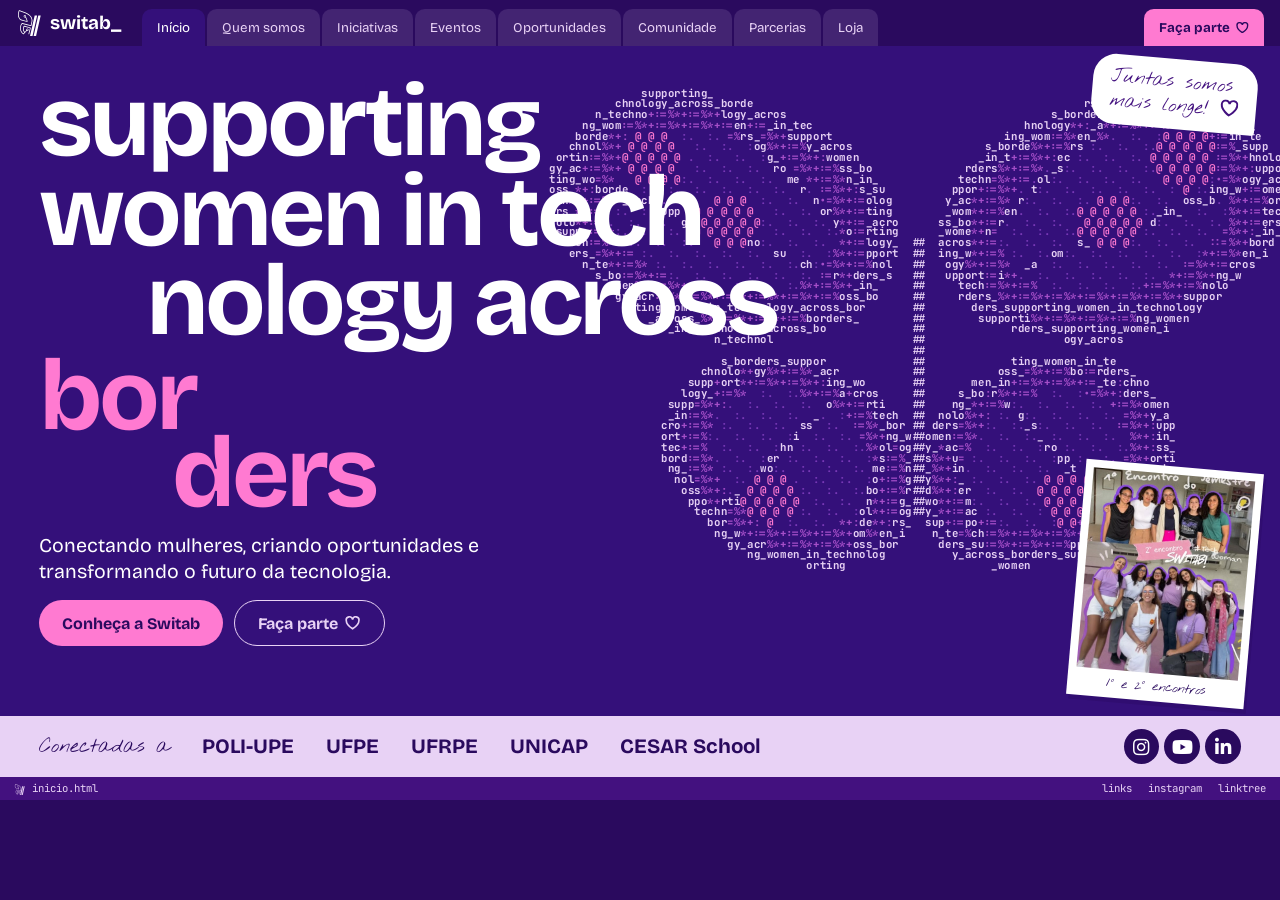
==== index.html @ 82c86a0a "Add files via upload" ====
<!doctype html><html lang="pt-BR"><head><meta charset="utf-8"><meta name="viewport" content="width=device-width,initial-scale=1"><title>SWITAB: Supporting Women in Technology Across Borders</title><meta name="description" content="Conectando mulheres, criando oportunidades e transformando o futuro da tecnologia."><link rel="stylesheet" href="style.css"></head><body><div id="app"><div id="hd" class="hd noite"><nav class="bar" aria-label="Seções do site"><a href="#inicio" class="brand" aria-label="Início"><svg class="lg " width="30" height="30" viewBox="367 392 1078 1244"><path fill="currentColor" fill-rule="evenodd" d="M633.4 1529.0L643.0 1524.0L663.1 1505.0L786.0 1374.3L796.0 1369.8L826.0 1368.9L842.0 1362.6L860.9 1343.0L868.8 1321.0L868.3 1306.0L864.0 1292.0L856.3 1278.0L846.0 1268.3L833.0 1261.2L820.0 1258.3L804.0 1258.8L790.0 1263.3L773.5 1275.0L760.3 1294.0L756.1 1313.0L760.2 1340.0L754.2 1354.0L709.0 1403.5L699.0 1408.1L689.5 1405.0L675.7 1389.0L659.7 1360.0L649.4 1326.0L646.2 1304.0L646.2 1264.0L653.4 1219.0L670.2 1176.0L678.0 1172.3L690.0 1173.7L913.0 1232.0L922.0 1235.8L927.2 1241.0L929.3 1252.0L923.5 1279.0L866.2 1506.0L868.3 1521.0L880.0 1528.8L887.0 1528.2L893.8 1524.0L902.4 1508.0L965.5 1262.0L972.0 1222.0L965.0 1210.9L947.0 1203.5L675.0 1131.8L660.0 1130.4L650.3 1134.0L643.3 1143.0L633.3 1166.0L617.4 1216.0L610.3 1262.0L610.0 1301.0L615.0 1337.0L626.8 1377.0L638.4 1399.0L664.8 1435.0L666.8 1443.0L662.5 1453.0L639.0 1477.3L631.0 1482.4L623.0 1482.3L611.0 1474.6L587.0 1450.4L564.9 1424.0L549.1 1400.0L529.7 1359.0L512.5 1299.0L507.8 1243.0L512.3 1188.0L529.8 1119.0L546.9 1081.0L569.0 1048.8L578.0 1042.5L588.0 1041.2L960.0 1138.4L982.0 1142.2L993.0 1140.3L1000.4 1134.0L1005.1 1122.0L1046.7 917.0L1049.6 879.0L1045.4 834.0L1028.9 773.0L1013.0 734.0L996.9 708.0L956.0 654.8L920.0 620.0L881.9 590.0L804.0 540.6L734.3 509.0L480.1 412.0L451.0 402.8L441.0 402.2L426.4 408.0L416.0 416.5L400.6 452.0L387.8 507.0L381.5 548.0L376.8 600.0L378.9 659.0L383.9 691.0L394.7 728.0L414.2 770.0L449.1 819.0L492.0 858.7L512.0 871.3L545.9 882.0L785.0 945.7L812.0 948.5L819.0 944.8L823.4 937.0L819.5 896.0L805.3 844.0L777.7 773.0L750.5 721.0L750.1 708.0L754.5 686.0L751.1 668.0L740.3 648.0L725.0 635.0L709.0 630.1L693.0 629.1L678.0 632.6L665.6 639.0L653.6 651.0L646.8 663.0L642.7 679.0L643.1 694.0L651.0 714.3L664.0 728.3L687.0 740.1L717.0 743.8L726.5 752.0L756.0 813.0L768.7 847.0L780.4 890.0L779.5 896.0L775.0 900.5L760.0 900.8L529.0 839.5L508.0 825.0L489.0 807.6L458.0 771.5L442.4 747.0L422.2 694.0L414.7 658.0L412.4 625.0L413.7 583.0L423.6 515.0L439.0 452.0L443.5 445.0L451.0 442.1L470.0 445.9L720.0 541.7L811.0 587.1L861.2 620.0L900.8 652.0L932.0 682.0L968.0 728.6L995.2 785.0L1009.2 833.0L1013.2 877.0L1010.8 914.0L974.6 1087.0L967.0 1097.4L956.0 1098.6L932.0 1093.3L579.0 1001.2L563.0 1004.1L548.0 1016.6L531.4 1037.0L512.2 1070.0L496.0 1106.6L483.0 1150.0L473.5 1210.0L473.1 1264.0L483.5 1334.0L493.0 1365.7L507.2 1399.0L542.0 1453.7L561.0 1476.5L591.0 1505.5L618.0 1526.1ZM1034.1 1626.0L1043.0 1623.1L1050.0 1616.7L1057.9 1590.0L1260.3 691.0L1266.4 657.0L1263.8 651.0L1257.0 647.5L1170.0 647.1L1162.0 649.2L1156.2 654.0L1112.4 834.0L938.0 1610.0L941.0 1621.0L950.0 1625.7ZM1174.4 1626.0L1208.0 1624.0L1216.0 1618.0L1220.4 1608.0L1434.3 664.0L1433.9 654.0L1425.0 647.6L1334.0 647.4L1325.3 651.0L1320.6 660.0L1106.2 1608.0L1107.9 1619.0L1117.0 1625.1ZM701.0 713.0L691.0 712.3L682.0 707.5L674.0 698.0L670.2 688.0L671.5 678.0L677.0 667.8L685.0 660.9L695.0 657.4L706.0 658.8L717.0 664.8L722.8 672.0L726.1 683.0L725.0 693.4L720.0 703.0L712.0 709.4ZM819.0 1341.2L809.0 1341.8L799.0 1338.4L791.1 1331.0L786.3 1321.0L785.8 1311.0L789.7 1300.0L796.0 1292.3L805.0 1287.9L816.8 1287.0L827.0 1290.7L834.0 1297.4L839.4 1309.0L840.1 1319.0L836.0 1330.0L829.0 1337.0Z"/></svg><span>switab_</span></a><div class="tabs"><a href="#inicio" class="tab" data-t="inicio">Início</a><a href="#quem" class="tab" data-t="quem">Quem somos</a><a href="#iniciativas" class="tab" data-t="iniciativas">Iniciativas</a><a href="#eventos" class="tab" data-t="eventos">Eventos</a><a href="#oportunidades" class="tab" data-t="oportunidades">Oportunidades</a><a href="#comunidade" class="tab" data-t="comunidade">Comunidade</a><a href="#parcerias" class="tab" data-t="parcerias">Parcerias</a><a href="#loja" class="tab" data-t="loja">Loja</a><a href="#parte" class="tab join" data-t="parte">Faça parte <svg class="hrt" viewBox="0 0 24 22" width=".95em" height=".88em"><path fill="none" stroke="currentColor" stroke-width="2.6" d="M12 20S2 14 2 7a5 5 0 0 1 10-1.6A5 5 0 0 1 22 7c0 7-10 13-10 13z"/></svg></a></div></nav></div><section class="page noite" id="inicio" data-c="noite" hidden>
<main>
<div class="hero-bf"><pre class="bf">                                                                                                                
                                                                                                                
              <b class="a0">s</b><b class="a0">u</b><b class="a0">p</b><b class="a0">p</b><b class="a0">o</b><b class="a0">r</b><b class="a0">t</b><b class="a0">i</b><b class="a0">n</b><b class="a0">g</b><b class="a0">_</b>                                                              <b class="a0">w</b><b class="a0">o</b><b class="a0">m</b><b class="a0">e</b><b class="a0">n</b><b class="a0">_</b><b class="a0">i</b><b class="a0">n</b><b class="a0">_</b><b class="a0">t</b><b class="a0">e</b>              
          <b class="a0">c</b><b class="a0">h</b><b class="a0">n</b><b class="a0">o</b><b class="a0">l</b><b class="a0">o</b><b class="a0">g</b><b class="a0">y</b><b class="a0">_</b><b class="a0">a</b><b class="a0">c</b><b class="a0">r</b><b class="a0">o</b><b class="a0">s</b><b class="a0">s</b><b class="a0">_</b><b class="a0">b</b><b class="a0">o</b><b class="a0">r</b><b class="a0">d</b><b class="a0">e</b>                                                  <b class="a0">r</b><b class="a0">s</b><b class="a0">_</b><b class="a0">s</b><b class="a0">u</b><b class="a0">p</b><b class="a0">p</b><b class="a0">o</b><b class="a0">r</b><b class="a0">t</b><b class="a0">i</b><b class="a0">n</b><b class="a0">g</b><b class="a0">_</b><b class="a0">w</b><b class="a0">o</b><b class="a0">m</b><b class="a0">e</b><b class="a0">n</b><b class="a0">_</b><b class="a0">i</b>          
       <b class="a0">n</b><b class="a0">_</b><b class="a0">t</b><b class="a0">e</b><b class="a0">c</b><b class="a0">h</b><b class="a0">n</b><b class="a0">o</b><b class="a1">+</b><b class="a1">:</b><b class="a1">=</b><b class="a1">%</b><b class="a1">*</b><b class="a1">+</b><b class="a1">:</b><b class="a1">=</b><b class="a1">%</b><b class="a1">*</b><b class="a1">+</b><b class="a0">l</b><b class="a0">o</b><b class="a0">g</b><b class="a0">y</b><b class="a0">_</b><b class="a0">a</b><b class="a0">c</b><b class="a0">r</b><b class="a0">o</b><b class="a0">s</b>                                        <b class="a0">s</b><b class="a0">_</b><b class="a0">b</b><b class="a0">o</b><b class="a0">r</b><b class="a0">d</b><b class="a0">e</b><b class="a0">r</b><b class="a0">s</b><b class="a0">_</b><b class="a1">:</b><b class="a1">=</b><b class="a1">%</b><b class="a1">*</b><b class="a1">+</b><b class="a1">:</b><b class="a1">=</b><b class="a1">%</b><b class="a1">*</b><b class="a1">+</b><b class="a1">:</b><b class="a0">s</b><b class="a0">u</b><b class="a0">p</b><b class="a0">p</b><b class="a0">o</b><b class="a0">r</b><b class="a0">t</b><b class="a0">i</b>       
     <b class="a0">n</b><b class="a0">g</b><b class="a0">_</b><b class="a0">w</b><b class="a0">o</b><b class="a0">m</b><b class="a1">:</b><b class="a1">=</b><b class="a1">%</b><b class="a1">*</b><b class="a1">+</b><b class="a1">:</b><b class="a1">=</b><b class="a1">%</b><b class="a1">*</b><b class="a1">+</b><b class="a1">:</b><b class="a1">=</b><b class="a1">%</b><b class="a1">*</b><b class="a1">+</b><b class="a1">:</b><b class="a1">=</b><b class="a0">e</b><b class="a0">n</b><b class="a1">+</b><b class="a1">:</b><b class="a1">=</b><b class="a0">_</b><b class="a0">i</b><b class="a0">n</b><b class="a0">_</b><b class="a0">t</b><b class="a0">e</b><b class="a0">c</b>                                <b class="a0">h</b><b class="a0">n</b><b class="a0">o</b><b class="a0">l</b><b class="a0">o</b><b class="a0">g</b><b class="a0">y</b><b class="a1">*</b><b class="a1">+</b><b class="a1">:</b><b class="a0">_</b><b class="a0">a</b><b class="a1">*</b><b class="a1">+</b><b class="a1">:</b><b class="a1">=</b><b class="a1">%</b><b class="a1">*</b><b class="a1">+</b><b class="a1">:</b><b class="a1">=</b><b class="a1">%</b><b class="a1">*</b><b class="a1">+</b><b class="a1">:</b><b class="a1">=</b><b class="a1">%</b><b class="a1">*</b><b class="a1">+</b><b class="a0">c</b><b class="a0">r</b><b class="a0">o</b><b class="a0">s</b><b class="a0">s</b><b class="a0">_</b>     
    <b class="a0">b</b><b class="a0">o</b><b class="a0">r</b><b class="a0">d</b><b class="a0">e</b><b class="a1">*</b><b class="a1">+</b><b class="a1">:</b> <b class="a3">@</b> <b class="a3">@</b> <b class="a3">@</b> <b class="a2"> </b><b class="a2">:</b><b class="a2">.</b><b class="a2"> </b><b class="a2"> </b><b class="a2">:</b><b class="a2">.</b><b class="a2"> </b><b class="a1">=</b><b class="a1">%</b><b class="a0">r</b><b class="a0">s</b><b class="a0">_</b><b class="a1">=</b><b class="a1">%</b><b class="a1">*</b><b class="a1">+</b><b class="a0">s</b><b class="a0">u</b><b class="a0">p</b><b class="a0">p</b><b class="a0">o</b><b class="a0">r</b><b class="a0">t</b>                          <b class="a0">i</b><b class="a0">n</b><b class="a0">g</b><b class="a0">_</b><b class="a0">w</b><b class="a0">o</b><b class="a0">m</b><b class="a1">:</b><b class="a1">=</b><b class="a1">%</b><b class="a1">*</b><b class="a0">e</b><b class="a0">n</b><b class="a0">_</b><b class="a1">%</b><b class="a1">*</b><b class="a2">.</b><b class="a2"> </b><b class="a2"> </b><b class="a2">:</b><b class="a2">.</b><b class="a2"> </b><b class="a2"> </b><b class="a2">:</b><b class="a3">@</b> <b class="a3">@</b> <b class="a3">@</b> <b class="a3">@</b><b class="a1">+</b><b class="a1">:</b><b class="a1">=</b><b class="a0">i</b><b class="a0">n</b><b class="a0">_</b><b class="a0">t</b><b class="a0">e</b>    
   <b class="a0">c</b><b class="a0">h</b><b class="a0">n</b><b class="a0">o</b><b class="a0">l</b><b class="a1">%</b><b class="a1">*</b><b class="a1">+</b> <b class="a3">@</b> <b class="a3">@</b> <b class="a3">@</b> <b class="a3">@</b> <b class="a2"> </b><b class="a2"> </b><b class="a2">:</b><b class="a2">.</b><b class="a2"> </b><b class="a2"> </b><b class="a2">:</b><b class="a2">.</b><b class="a2"> </b><b class="a2"> </b><b class="a2">:</b><b class="a0">o</b><b class="a0">g</b><b class="a1">%</b><b class="a1">*</b><b class="a1">+</b><b class="a1">:</b><b class="a1">=</b><b class="a1">%</b><b class="a0">y</b><b class="a0">_</b><b class="a0">a</b><b class="a0">c</b><b class="a0">r</b><b class="a0">o</b><b class="a0">s</b>                    <b class="a0">s</b><b class="a0">_</b><b class="a0">b</b><b class="a0">o</b><b class="a0">r</b><b class="a0">d</b><b class="a0">e</b><b class="a1">%</b><b class="a1">*</b><b class="a1">+</b><b class="a1">:</b><b class="a1">=</b><b class="a1">%</b><b class="a0">r</b><b class="a0">s</b><b class="a2"> </b><b class="a2">:</b><b class="a2">.</b><b class="a2"> </b><b class="a2"> </b><b class="a2">:</b><b class="a2">.</b><b class="a2"> </b><b class="a2"> </b><b class="a2">:</b><b class="a2">.</b><b class="a3">@</b> <b class="a3">@</b> <b class="a3">@</b> <b class="a3">@</b> <b class="a3">@</b><b class="a1">:</b><b class="a1">=</b><b class="a1">%</b><b class="a0">_</b><b class="a0">s</b><b class="a0">u</b><b class="a0">p</b><b class="a0">p</b>   
 <b class="a0">o</b><b class="a0">r</b><b class="a0">t</b><b class="a0">i</b><b class="a0">n</b><b class="a1">:</b><b class="a1">=</b><b class="a1">%</b><b class="a1">*</b><b class="a1">+</b><b class="a3">@</b> <b class="a3">@</b> <b class="a3">@</b> <b class="a3">@</b> <b class="a3">@</b> <b class="a2">.</b><b class="a2"> </b><b class="a2"> </b><b class="a2">:</b><b class="a2">.</b><b class="a2"> </b><b class="a2"> </b><b class="a2">:</b><b class="a2">.</b><b class="a2"> </b><b class="a2"> </b><b class="a2">:</b><b class="a0">g</b><b class="a0">_</b><b class="a1">+</b><b class="a1">:</b><b class="a1">=</b><b class="a1">%</b><b class="a1">*</b><b class="a1">+</b><b class="a1">:</b><b class="a0">w</b><b class="a0">o</b><b class="a0">m</b><b class="a0">e</b><b class="a0">n</b>                  <b class="a0">_</b><b class="a0">i</b><b class="a0">n</b><b class="a0">_</b><b class="a0">t</b><b class="a1">+</b><b class="a1">:</b><b class="a1">=</b><b class="a1">%</b><b class="a1">*</b><b class="a1">+</b><b class="a1">:</b><b class="a0">e</b><b class="a0">c</b><b class="a2"> </b><b class="a2">:</b><b class="a2">.</b><b class="a2"> </b><b class="a2"> </b><b class="a2">:</b><b class="a2">.</b><b class="a2"> </b><b class="a2"> </b><b class="a2">:</b><b class="a2">.</b><b class="a2"> </b><b class="a3">@</b> <b class="a3">@</b> <b class="a3">@</b> <b class="a3">@</b> <b class="a3">@</b> <b class="a1">:</b><b class="a1">=</b><b class="a1">%</b><b class="a1">*</b><b class="a1">+</b><b class="a0">h</b><b class="a0">n</b><b class="a0">o</b><b class="a0">l</b><b class="a0">o</b> 
<b class="a0">g</b><b class="a0">y</b><b class="a0">_</b><b class="a0">a</b><b class="a0">c</b><b class="a1">+</b><b class="a1">:</b><b class="a1">=</b><b class="a1">%</b><b class="a1">*</b><b class="a1">+</b> <b class="a3">@</b> <b class="a3">@</b> <b class="a3">@</b> <b class="a3">@</b> <b class="a2"> </b><b class="a2"> </b><b class="a2">:</b><b class="a2">.</b><b class="a2"> </b><b class="a2"> </b><b class="a2">:</b><b class="a2">.</b><b class="a2"> </b><b class="a2"> </b><b class="a2">:</b><b class="a2">.</b><b class="a2"> </b><b class="a2"> </b><b class="a0">r</b><b class="a0">o</b><b class="a2"> </b><b class="a1">=</b><b class="a1">%</b><b class="a1">*</b><b class="a1">+</b><b class="a1">:</b><b class="a1">=</b><b class="a1">%</b><b class="a0">s</b><b class="a0">s</b><b class="a0">_</b><b class="a0">b</b><b class="a0">o</b>              <b class="a0">r</b><b class="a0">d</b><b class="a0">e</b><b class="a0">r</b><b class="a0">s</b><b class="a1">%</b><b class="a1">*</b><b class="a1">+</b><b class="a1">:</b><b class="a1">=</b><b class="a1">%</b><b class="a1">*</b><b class="a2">.</b><b class="a0">_</b><b class="a0">s</b><b class="a2">:</b><b class="a2">.</b><b class="a2"> </b><b class="a2"> </b><b class="a2">:</b><b class="a2">.</b><b class="a2"> </b><b class="a2"> </b><b class="a2">:</b><b class="a2">.</b><b class="a2"> </b><b class="a2"> </b><b class="a2">:</b><b class="a2">.</b><b class="a3">@</b> <b class="a3">@</b> <b class="a3">@</b> <b class="a3">@</b> <b class="a3">@</b><b class="a1">:</b><b class="a1">=</b><b class="a1">%</b><b class="a1">*</b><b class="a1">+</b><b class="a1">:</b><b class="a0">u</b><b class="a0">p</b><b class="a0">p</b><b class="a0">o</b><b class="a0">r</b>
<b class="a0">t</b><b class="a0">i</b><b class="a0">n</b><b class="a0">g</b><b class="a0">_</b><b class="a0">w</b><b class="a0">o</b><b class="a1">=</b><b class="a1">%</b><b class="a1">*</b><b class="a2"> </b><b class="a2"> </b> <b class="a3">@</b> <b class="a3">@</b> <b class="a3">@</b> <b class="a3">@</b><b class="a2">:</b><b class="a2">.</b><b class="a2"> </b><b class="a2"> </b><b class="a2">:</b><b class="a2">.</b><b class="a2"> </b><b class="a2"> </b><b class="a2">:</b><b class="a2">.</b><b class="a2"> </b><b class="a2"> </b><b class="a2">:</b><b class="a2">.</b><b class="a2"> </b><b class="a2"> </b><b class="a0">m</b><b class="a0">e</b><b class="a2"> </b><b class="a1">*</b><b class="a1">+</b><b class="a1">:</b><b class="a1">=</b><b class="a1">%</b><b class="a1">*</b><b class="a0">n</b><b class="a0">_</b><b class="a0">i</b><b class="a0">n</b><b class="a0">_</b>            <b class="a0">t</b><b class="a0">e</b><b class="a0">c</b><b class="a0">h</b><b class="a0">n</b><b class="a1">=</b><b class="a1">%</b><b class="a1">*</b><b class="a1">+</b><b class="a1">:</b><b class="a1">=</b><b class="a2">.</b><b class="a0">o</b><b class="a0">l</b><b class="a2">:</b><b class="a2">.</b><b class="a2"> </b><b class="a2"> </b><b class="a2">:</b><b class="a2">.</b><b class="a2"> </b><b class="a2"> </b><b class="a2">:</b><b class="a2">.</b><b class="a2"> </b><b class="a2"> </b><b class="a2">:</b><b class="a2">.</b><b class="a2"> </b><b class="a2"> </b> <b class="a3">@</b> <b class="a3">@</b> <b class="a3">@</b> <b class="a3">@</b><b class="a2">:</b><b class="a2">.</b><b class="a1">=</b><b class="a1">%</b><b class="a1">*</b><b class="a0">o</b><b class="a0">g</b><b class="a0">y</b><b class="a0">_</b><b class="a0">a</b><b class="a0">c</b><b class="a0">r</b>
<b class="a0">o</b><b class="a0">s</b><b class="a0">s</b><b class="a0">_</b><b class="a1">*</b><b class="a1">+</b><b class="a1">:</b><b class="a0">b</b><b class="a0">o</b><b class="a0">r</b><b class="a0">d</b><b class="a0">e</b><b class="a2"> </b><b class="a2"> </b><b class="a2">:</b> <b class="a3">@</b><b class="a2"> </b><b class="a2">:</b><b class="a2">.</b><b class="a2"> </b><b class="a2"> </b><b class="a2">:</b><b class="a2">.</b><b class="a2"> </b><b class="a2"> </b><b class="a2">:</b><b class="a2">.</b><b class="a2"> </b><b class="a2"> </b><b class="a2">:</b><b class="a2">.</b><b class="a2"> </b><b class="a2"> </b><b class="a2">:</b><b class="a2">.</b><b class="a2"> </b><b class="a2"> </b><b class="a0">r</b><b class="a2">.</b><b class="a2"> </b><b class="a1">:</b><b class="a1">=</b><b class="a1">%</b><b class="a1">*</b><b class="a1">+</b><b class="a1">:</b><b class="a0">s</b><b class="a0">_</b><b class="a0">s</b><b class="a0">u</b>          <b class="a0">p</b><b class="a0">p</b><b class="a0">o</b><b class="a0">r</b><b class="a1">+</b><b class="a1">:</b><b class="a1">=</b><b class="a1">%</b><b class="a1">*</b><b class="a1">+</b><b class="a2">.</b><b class="a2"> </b><b class="a0">t</b><b class="a2">:</b><b class="a2">.</b><b class="a2"> </b><b class="a2"> </b><b class="a2">:</b><b class="a2">.</b><b class="a2"> </b><b class="a2"> </b><b class="a2">:</b><b class="a2">.</b><b class="a2"> </b><b class="a2"> </b><b class="a2">:</b><b class="a2">.</b><b class="a2"> </b><b class="a2"> </b><b class="a2">:</b><b class="a2">.</b><b class="a2"> </b><b class="a2"> </b><b class="a2">:</b> <b class="a3">@</b><b class="a2"> </b><b class="a2">:</b><b class="a2">.</b><b class="a0">i</b><b class="a0">n</b><b class="a0">g</b><b class="a0">_</b><b class="a0">w</b><b class="a1">+</b><b class="a1">:</b><b class="a1">=</b><b class="a0">o</b><b class="a0">m</b><b class="a0">e</b><b class="a0">n</b>
<b class="a0">_</b><b class="a0">i</b><b class="a0">n</b><b class="a1">%</b><b class="a1">*</b><b class="a1">+</b><b class="a1">:</b><b class="a1">=</b><b class="a1">%</b><b class="a2">.</b><b class="a2"> </b><b class="a0">_</b><b class="a0">t</b><b class="a0">e</b><b class="a0">c</b><b class="a0">h</b><b class="a2">:</b><b class="a2">.</b><b class="a2"> </b><b class="a2"> </b><b class="a2">:</b><b class="a2">.</b><b class="a2"> </b><b class="a2"> </b> <b class="a3">@</b> <b class="a3">@</b> <b class="a3">@</b><b class="a2"> </b><b class="a2"> </b><b class="a2">:</b><b class="a2">.</b><b class="a2"> </b><b class="a2"> </b><b class="a2">:</b><b class="a2">.</b><b class="a2"> </b><b class="a2"> </b><b class="a0">n</b><b class="a2">.</b><b class="a1">=</b><b class="a1">%</b><b class="a1">*</b><b class="a1">+</b><b class="a1">:</b><b class="a1">=</b><b class="a0">o</b><b class="a0">l</b><b class="a0">o</b><b class="a0">g</b>        <b class="a0">y</b><b class="a0">_</b><b class="a0">a</b><b class="a0">c</b><b class="a1">*</b><b class="a1">+</b><b class="a1">:</b><b class="a1">=</b><b class="a1">%</b><b class="a1">*</b><b class="a2"> </b><b class="a0">r</b><b class="a2">:</b><b class="a2">.</b><b class="a2"> </b><b class="a2"> </b><b class="a2">:</b><b class="a2">.</b><b class="a2"> </b><b class="a2"> </b><b class="a2">:</b><b class="a2">.</b> <b class="a3">@</b> <b class="a3">@</b> <b class="a3">@</b><b class="a2">:</b><b class="a2">.</b><b class="a2"> </b><b class="a2"> </b><b class="a2">:</b><b class="a2">.</b><b class="a2"> </b><b class="a2"> </b><b class="a0">o</b><b class="a0">s</b><b class="a0">s</b><b class="a0">_</b><b class="a0">b</b><b class="a2">.</b><b class="a2"> </b><b class="a1">%</b><b class="a1">*</b><b class="a1">+</b><b class="a1">:</b><b class="a1">=</b><b class="a1">%</b><b class="a0">o</b><b class="a0">r</b><b class="a0">d</b>
<b class="a0">e</b><b class="a0">r</b><b class="a0">s</b><b class="a0">_</b><b class="a1">*</b><b class="a1">+</b><b class="a1">:</b><b class="a1">=</b><b class="a1">%</b><b class="a2"> </b><b class="a2">:</b><b class="a2">.</b><b class="a2"> </b><b class="a2"> </b><b class="a2">:</b><b class="a2">.</b><b class="a0">s</b><b class="a0">u</b><b class="a0">p</b><b class="a0">p</b><b class="a2"> </b><b class="a2"> </b><b class="a3">@</b> <b class="a3">@</b> <b class="a3">@</b> <b class="a3">@</b> <b class="a3">@</b> <b class="a2"> </b><b class="a2"> </b><b class="a2">:</b><b class="a2">.</b><b class="a2"> </b><b class="a2"> </b><b class="a2">:</b><b class="a2">.</b><b class="a2"> </b><b class="a0">o</b><b class="a0">r</b><b class="a1">%</b><b class="a1">*</b><b class="a1">+</b><b class="a1">:</b><b class="a1">=</b><b class="a0">t</b><b class="a0">i</b><b class="a0">n</b><b class="a0">g</b>        <b class="a0">_</b><b class="a0">w</b><b class="a0">o</b><b class="a0">m</b><b class="a1">*</b><b class="a1">+</b><b class="a1">:</b><b class="a1">=</b><b class="a1">%</b><b class="a0">e</b><b class="a0">n</b><b class="a2">.</b><b class="a2"> </b><b class="a2"> </b><b class="a2">:</b><b class="a2">.</b><b class="a2"> </b><b class="a2"> </b><b class="a2">:</b><b class="a2">.</b><b class="a3">@</b> <b class="a3">@</b> <b class="a3">@</b> <b class="a3">@</b> <b class="a3">@</b> <b class="a2">:</b><b class="a2">.</b><b class="a0">_</b><b class="a0">i</b><b class="a0">n</b><b class="a0">_</b><b class="a2"> </b><b class="a2"> </b><b class="a2">:</b><b class="a2">.</b><b class="a2"> </b><b class="a2"> </b><b class="a2">:</b><b class="a1">%</b><b class="a1">*</b><b class="a1">+</b><b class="a1">:</b><b class="a1">=</b><b class="a0">t</b><b class="a0">e</b><b class="a0">c</b><b class="a0">h</b>
<b class="a0">n</b><b class="a0">o</b><b class="a0">l</b><b class="a0">o</b><b class="a1">*</b><b class="a1">+</b><b class="a1">:</b><b class="a1">=</b><b class="a1">%</b><b class="a2">.</b><b class="a2"> </b><b class="a2"> </b><b class="a2">:</b><b class="a2">.</b><b class="a2"> </b><b class="a2"> </b><b class="a2">:</b><b class="a2">.</b><b class="a2"> </b><b class="a2"> </b><b class="a0">g</b><b class="a3">@</b> <b class="a3">@</b> <b class="a3">@</b> <b class="a3">@</b> <b class="a3">@</b> <b class="a3">@</b><b class="a2">:</b><b class="a2">.</b><b class="a2"> </b><b class="a2"> </b><b class="a2">:</b><b class="a2">.</b><b class="a2"> </b><b class="a2"> </b><b class="a2">:</b><b class="a2">.</b><b class="a2"> </b><b class="a0">y</b><b class="a1">*</b><b class="a1">+</b><b class="a1">:</b><b class="a1">=</b><b class="a0">_</b><b class="a0">a</b><b class="a0">c</b><b class="a0">r</b><b class="a0">o</b>      <b class="a0">s</b><b class="a0">s</b><b class="a0">_</b><b class="a0">b</b><b class="a0">o</b><b class="a1">*</b><b class="a1">+</b><b class="a1">:</b><b class="a1">=</b><b class="a0">r</b><b class="a2">.</b><b class="a2"> </b><b class="a2"> </b><b class="a2">:</b><b class="a2">.</b><b class="a2"> </b><b class="a2"> </b><b class="a2">:</b><b class="a2">.</b><b class="a2"> </b><b class="a2"> </b> <b class="a3">@</b> <b class="a3">@</b> <b class="a3">@</b> <b class="a3">@</b> <b class="a3">@</b> <b class="a0">d</b><b class="a2">:</b><b class="a2">.</b><b class="a2"> </b><b class="a2"> </b><b class="a2">:</b><b class="a2">.</b><b class="a2"> </b><b class="a2"> </b><b class="a2">:</b><b class="a2">.</b><b class="a2"> </b><b class="a1">%</b><b class="a1">*</b><b class="a1">+</b><b class="a1">:</b><b class="a1">=</b><b class="a0">e</b><b class="a0">r</b><b class="a0">s</b><b class="a0">_</b>
 <b class="a0">s</b><b class="a0">u</b><b class="a0">p</b><b class="a0">p</b><b class="a1">+</b><b class="a1">:</b><b class="a1">=</b><b class="a1">%</b><b class="a1">*</b><b class="a2">:</b><b class="a2">.</b><b class="a2"> </b><b class="a2"> </b><b class="a2">:</b><b class="a2">.</b><b class="a2"> </b><b class="a2"> </b><b class="a2">:</b><b class="a2">.</b><b class="a2"> </b><b class="a2"> </b><b class="a3">@</b> <b class="a3">@</b> <b class="a3">@</b> <b class="a3">@</b> <b class="a3">@</b> <b class="a2"> </b><b class="a2"> </b><b class="a2">:</b><b class="a2">.</b><b class="a2"> </b><b class="a2"> </b><b class="a2">:</b><b class="a2">.</b><b class="a2"> </b><b class="a2"> </b><b class="a2">:</b><b class="a2">.</b><b class="a1">*</b><b class="a0">o</b><b class="a1">:</b><b class="a1">=</b><b class="a0">r</b><b class="a0">t</b><b class="a0">i</b><b class="a0">n</b><b class="a0">g</b>      <b class="a0">_</b><b class="a0">w</b><b class="a0">o</b><b class="a0">m</b><b class="a0">e</b><b class="a1">*</b><b class="a1">+</b><b class="a0">n</b><b class="a1">=</b><b class="a2"> </b><b class="a2"> </b><b class="a2">:</b><b class="a2">.</b><b class="a2"> </b><b class="a2"> </b><b class="a2">:</b><b class="a2">.</b><b class="a2"> </b><b class="a2"> </b><b class="a2">:</b><b class="a2">.</b><b class="a3">@</b> <b class="a3">@</b> <b class="a3">@</b> <b class="a3">@</b> <b class="a3">@</b> <b class="a2">:</b><b class="a2">.</b><b class="a2"> </b><b class="a2"> </b><b class="a2">:</b><b class="a2">.</b><b class="a2"> </b><b class="a2"> </b><b class="a2">:</b><b class="a2">.</b><b class="a2"> </b><b class="a2"> </b><b class="a1">=</b><b class="a1">%</b><b class="a1">*</b><b class="a1">+</b><b class="a1">:</b><b class="a0">_</b><b class="a0">i</b><b class="a0">n</b><b class="a0">_</b> 
  <b class="a0">t</b><b class="a0">e</b><b class="a0">c</b><b class="a0">h</b><b class="a1">:</b><b class="a1">=</b><b class="a1">%</b><b class="a1">*</b><b class="a1">+</b><b class="a2"> </b><b class="a2">:</b><b class="a2">.</b><b class="a2"> </b><b class="a2"> </b><b class="a2">:</b><b class="a2">.</b><b class="a2"> </b><b class="a2"> </b><b class="a2">:</b><b class="a2">.</b><b class="a2"> </b><b class="a2"> </b> <b class="a3">@</b> <b class="a3">@</b> <b class="a3">@</b><b class="a0">n</b><b class="a0">o</b><b class="a2">:</b><b class="a2">.</b><b class="a2"> </b><b class="a2"> </b><b class="a2">:</b><b class="a2">.</b><b class="a2"> </b><b class="a2"> </b><b class="a2">:</b><b class="a2">.</b><b class="a2"> </b><b class="a2"> </b><b class="a1">*</b><b class="a1">+</b><b class="a1">:</b><b class="a1">=</b><b class="a0">l</b><b class="a0">o</b><b class="a0">g</b><b class="a0">y</b><b class="a0">_</b>  <b class="a0">#</b><b class="a0">#</b>  <b class="a0">a</b><b class="a0">c</b><b class="a0">r</b><b class="a0">o</b><b class="a0">s</b><b class="a1">*</b><b class="a1">+</b><b class="a1">:</b><b class="a1">=</b><b class="a2">:</b><b class="a2">.</b><b class="a2"> </b><b class="a2"> </b><b class="a2">:</b><b class="a2">.</b><b class="a2"> </b><b class="a2"> </b><b class="a2">:</b><b class="a2">.</b><b class="a2"> </b><b class="a2"> </b><b class="a0">s</b><b class="a0">_</b> <b class="a3">@</b> <b class="a3">@</b> <b class="a3">@</b><b class="a2">:</b><b class="a2">.</b><b class="a2"> </b><b class="a2"> </b><b class="a2">:</b><b class="a2">.</b><b class="a2"> </b><b class="a2"> </b><b class="a2">:</b><b class="a2">.</b><b class="a2"> </b><b class="a2"> </b><b class="a2">:</b><b class="a1">:</b><b class="a1">=</b><b class="a1">%</b><b class="a1">*</b><b class="a1">+</b><b class="a0">b</b><b class="a0">o</b><b class="a0">r</b><b class="a0">d</b>  
   <b class="a0">e</b><b class="a0">r</b><b class="a0">s</b><b class="a0">_</b><b class="a1">=</b><b class="a1">%</b><b class="a1">*</b><b class="a1">+</b><b class="a1">:</b><b class="a1">=</b><b class="a2"> </b><b class="a2">:</b><b class="a2">.</b><b class="a2"> </b><b class="a2"> </b><b class="a2">:</b><b class="a2">.</b><b class="a2"> </b><b class="a2"> </b><b class="a2">:</b><b class="a2">.</b><b class="a2"> </b><b class="a2"> </b><b class="a2">:</b><b class="a2">.</b><b class="a2"> </b><b class="a2"> </b><b class="a2">:</b><b class="a2">.</b><b class="a2"> </b><b class="a2"> </b><b class="a0">s</b><b class="a0">u</b><b class="a2"> </b><b class="a2"> </b><b class="a2">:</b><b class="a2">.</b><b class="a2"> </b><b class="a2"> </b><b class="a2">:</b><b class="a1">%</b><b class="a1">*</b><b class="a1">+</b><b class="a1">:</b><b class="a1">=</b><b class="a0">p</b><b class="a0">p</b><b class="a0">o</b><b class="a0">r</b><b class="a0">t</b>  <b class="a0">#</b><b class="a0">#</b>  <b class="a0">i</b><b class="a0">n</b><b class="a0">g</b><b class="a0">_</b><b class="a0">w</b><b class="a1">*</b><b class="a1">+</b><b class="a1">:</b><b class="a1">=</b><b class="a1">%</b><b class="a2"> </b><b class="a2">:</b><b class="a2">.</b><b class="a2"> </b><b class="a2"> </b><b class="a2">:</b><b class="a2">.</b><b class="a0">o</b><b class="a0">m</b><b class="a2">:</b><b class="a2">.</b><b class="a2"> </b><b class="a2"> </b><b class="a2">:</b><b class="a2">.</b><b class="a2"> </b><b class="a2"> </b><b class="a2">:</b><b class="a2">.</b><b class="a2"> </b><b class="a2"> </b><b class="a2">:</b><b class="a2">.</b><b class="a2"> </b><b class="a2"> </b><b class="a2">:</b><b class="a2">.</b><b class="a2"> </b><b class="a2"> </b><b class="a2">:</b><b class="a1">*</b><b class="a1">+</b><b class="a1">:</b><b class="a1">=</b><b class="a1">%</b><b class="a1">*</b><b class="a0">e</b><b class="a0">n</b><b class="a0">_</b><b class="a0">i</b>   
     <b class="a0">n</b><b class="a0">_</b><b class="a0">t</b><b class="a0">e</b><b class="a1">*</b><b class="a1">+</b><b class="a1">:</b><b class="a1">=</b><b class="a1">%</b><b class="a1">*</b><b class="a2"> </b><b class="a2">:</b><b class="a2">.</b><b class="a2"> </b><b class="a2"> </b><b class="a2">:</b><b class="a2">.</b><b class="a2"> </b><b class="a2"> </b><b class="a2">:</b><b class="a2">.</b><b class="a2"> </b><b class="a2"> </b><b class="a2">:</b><b class="a2">.</b><b class="a2"> </b><b class="a2"> </b><b class="a2">:</b><b class="a2">.</b><b class="a2"> </b><b class="a2"> </b><b class="a2">:</b><b class="a2">.</b><b class="a0">c</b><b class="a0">h</b><b class="a2">:</b><b class="a2">.</b><b class="a1">=</b><b class="a1">%</b><b class="a1">*</b><b class="a1">+</b><b class="a1">:</b><b class="a1">=</b><b class="a1">%</b><b class="a0">n</b><b class="a0">o</b><b class="a0">l</b>   <b class="a0">#</b><b class="a0">#</b>   <b class="a0">o</b><b class="a0">g</b><b class="a0">y</b><b class="a1">%</b><b class="a1">*</b><b class="a1">+</b><b class="a1">:</b><b class="a1">=</b><b class="a1">%</b><b class="a1">*</b><b class="a2"> </b><b class="a2"> </b><b class="a0">_</b><b class="a0">a</b><b class="a2"> </b><b class="a2"> </b><b class="a2">:</b><b class="a2">.</b><b class="a2"> </b><b class="a2"> </b><b class="a2">:</b><b class="a2">.</b><b class="a2"> </b><b class="a2"> </b><b class="a2">:</b><b class="a2">.</b><b class="a2"> </b><b class="a2"> </b><b class="a2">:</b><b class="a2">.</b><b class="a2"> </b><b class="a2"> </b><b class="a2">:</b><b class="a2">.</b><b class="a2"> </b><b class="a2"> </b><b class="a2">:</b><b class="a1">=</b><b class="a1">%</b><b class="a1">*</b><b class="a1">+</b><b class="a1">:</b><b class="a1">=</b><b class="a0">c</b><b class="a0">r</b><b class="a0">o</b><b class="a0">s</b>     
       <b class="a0">s</b><b class="a0">_</b><b class="a0">b</b><b class="a0">o</b><b class="a1">:</b><b class="a1">=</b><b class="a1">%</b><b class="a1">*</b><b class="a1">+</b><b class="a1">:</b><b class="a1">=</b><b class="a2">:</b><b class="a2">.</b><b class="a2"> </b><b class="a2"> </b><b class="a2">:</b><b class="a2">.</b><b class="a2"> </b><b class="a2"> </b><b class="a2">:</b><b class="a2">.</b><b class="a2"> </b><b class="a2"> </b><b class="a2">:</b><b class="a2">.</b><b class="a2"> </b><b class="a2"> </b><b class="a2">:</b><b class="a2">.</b><b class="a2"> </b><b class="a2"> </b><b class="a2">:</b><b class="a2">.</b><b class="a2"> </b><b class="a1">:</b><b class="a1">=</b><b class="a0">r</b><b class="a1">*</b><b class="a1">+</b><b class="a0">d</b><b class="a0">e</b><b class="a0">r</b><b class="a0">s</b><b class="a0">_</b><b class="a0">s</b>   <b class="a0">#</b><b class="a0">#</b>   <b class="a0">u</b><b class="a0">p</b><b class="a0">p</b><b class="a0">o</b><b class="a0">r</b><b class="a0">t</b><b class="a1">:</b><b class="a1">=</b><b class="a0">i</b><b class="a1">*</b><b class="a1">+</b><b class="a2">.</b><b class="a2"> </b><b class="a2"> </b><b class="a2">:</b><b class="a2">.</b><b class="a2"> </b><b class="a2"> </b><b class="a2">:</b><b class="a2">.</b><b class="a2"> </b><b class="a2"> </b><b class="a2">:</b><b class="a2">.</b><b class="a2"> </b><b class="a2"> </b><b class="a2">:</b><b class="a2">.</b><b class="a2"> </b><b class="a2"> </b><b class="a2">:</b><b class="a2">.</b><b class="a2"> </b><b class="a2"> </b><b class="a1">*</b><b class="a1">+</b><b class="a1">:</b><b class="a1">=</b><b class="a1">%</b><b class="a1">*</b><b class="a1">+</b><b class="a0">n</b><b class="a0">g</b><b class="a0">_</b><b class="a0">w</b>       
         <b class="a0">o</b><b class="a0">m</b><b class="a0">e</b><b class="a0">n</b><b class="a1">%</b><b class="a1">*</b><b class="a1">+</b><b class="a1">:</b><b class="a1">=</b><b class="a1">%</b><b class="a1">*</b><b class="a1">+</b><b class="a1">:</b><b class="a2"> </b><b class="a2"> </b><b class="a2">:</b><b class="a2">.</b><b class="a2"> </b><b class="a2"> </b><b class="a2">:</b><b class="a2">.</b><b class="a2"> </b><b class="a2"> </b><b class="a2">:</b><b class="a2">.</b><b class="a2"> </b><b class="a2"> </b><b class="a2">:</b><b class="a2">.</b><b class="a1">%</b><b class="a1">*</b><b class="a1">+</b><b class="a1">:</b><b class="a1">=</b><b class="a1">%</b><b class="a1">*</b><b class="a1">+</b><b class="a0">_</b><b class="a0">i</b><b class="a0">n</b><b class="a0">_</b>     <b class="a0">#</b><b class="a0">#</b>     <b class="a0">t</b><b class="a0">e</b><b class="a0">c</b><b class="a0">h</b><b class="a1">:</b><b class="a1">=</b><b class="a1">%</b><b class="a1">*</b><b class="a1">+</b><b class="a1">:</b><b class="a1">=</b><b class="a1">%</b><b class="a2"> </b><b class="a2"> </b><b class="a2">:</b><b class="a2">.</b><b class="a2"> </b><b class="a2"> </b><b class="a2">:</b><b class="a2">.</b><b class="a2"> </b><b class="a2"> </b><b class="a2">:</b><b class="a2">.</b><b class="a2"> </b><b class="a2"> </b><b class="a2">:</b><b class="a2">.</b><b class="a1">+</b><b class="a1">:</b><b class="a1">=</b><b class="a1">%</b><b class="a1">*</b><b class="a1">+</b><b class="a1">:</b><b class="a1">=</b><b class="a1">%</b><b class="a0">n</b><b class="a0">o</b><b class="a0">l</b><b class="a0">o</b>         
          <b class="a0">g</b><b class="a0">y</b><b class="a0">_</b><b class="a0">a</b><b class="a0">c</b><b class="a0">r</b><b class="a1">:</b><b class="a1">=</b><b class="a1">%</b><b class="a1">*</b><b class="a1">+</b><b class="a1">:</b><b class="a1">=</b><b class="a1">%</b><b class="a1">*</b><b class="a1">+</b><b class="a1">:</b><b class="a1">=</b><b class="a1">%</b><b class="a1">*</b><b class="a1">+</b><b class="a1">:</b><b class="a1">=</b><b class="a1">%</b><b class="a1">*</b><b class="a1">+</b><b class="a1">:</b><b class="a1">=</b><b class="a1">%</b><b class="a1">*</b><b class="a1">+</b><b class="a1">:</b><b class="a1">=</b><b class="a1">%</b><b class="a0">o</b><b class="a0">s</b><b class="a0">s</b><b class="a0">_</b><b class="a0">b</b><b class="a0">o</b>     <b class="a0">#</b><b class="a0">#</b>     <b class="a0">r</b><b class="a0">d</b><b class="a0">e</b><b class="a0">r</b><b class="a0">s</b><b class="a0">_</b><b class="a1">%</b><b class="a1">*</b><b class="a1">+</b><b class="a1">:</b><b class="a1">=</b><b class="a1">%</b><b class="a1">*</b><b class="a1">+</b><b class="a1">:</b><b class="a1">=</b><b class="a1">%</b><b class="a1">*</b><b class="a1">+</b><b class="a1">:</b><b class="a1">=</b><b class="a1">%</b><b class="a1">*</b><b class="a1">+</b><b class="a1">:</b><b class="a1">=</b><b class="a1">%</b><b class="a1">*</b><b class="a1">+</b><b class="a1">:</b><b class="a1">=</b><b class="a1">%</b><b class="a1">*</b><b class="a1">+</b><b class="a0">s</b><b class="a0">u</b><b class="a0">p</b><b class="a0">p</b><b class="a0">o</b><b class="a0">r</b>          
             <b class="a0">t</b><b class="a0">i</b><b class="a0">n</b><b class="a0">g</b><b class="a0">_</b><b class="a0">w</b><b class="a0">o</b><b class="a0">m</b><b class="a0">e</b><b class="a0">n</b><b class="a0">_</b><b class="a0">i</b><b class="a0">n</b><b class="a0">_</b><b class="a0">t</b><b class="a0">e</b><b class="a0">c</b><b class="a0">h</b><b class="a0">n</b><b class="a0">o</b><b class="a0">l</b><b class="a0">o</b><b class="a0">g</b><b class="a0">y</b><b class="a0">_</b><b class="a0">a</b><b class="a0">c</b><b class="a0">r</b><b class="a0">o</b><b class="a0">s</b><b class="a0">s</b><b class="a0">_</b><b class="a0">b</b><b class="a0">o</b><b class="a0">r</b>       <b class="a0">#</b><b class="a0">#</b>       <b class="a0">d</b><b class="a0">e</b><b class="a0">r</b><b class="a0">s</b><b class="a0">_</b><b class="a0">s</b><b class="a0">u</b><b class="a0">p</b><b class="a0">p</b><b class="a0">o</b><b class="a0">r</b><b class="a0">t</b><b class="a0">i</b><b class="a0">n</b><b class="a0">g</b><b class="a0">_</b><b class="a0">w</b><b class="a0">o</b><b class="a0">m</b><b class="a0">e</b><b class="a0">n</b><b class="a0">_</b><b class="a0">i</b><b class="a0">n</b><b class="a0">_</b><b class="a0">t</b><b class="a0">e</b><b class="a0">c</b><b class="a0">h</b><b class="a0">n</b><b class="a0">o</b><b class="a0">l</b><b class="a0">o</b><b class="a0">g</b><b class="a0">y</b>             
               <b class="a0">_</b><b class="a0">a</b><b class="a0">c</b><b class="a0">r</b><b class="a0">o</b><b class="a0">s</b><b class="a0">s</b><b class="a0">_</b><b class="a1">%</b><b class="a1">*</b><b class="a1">+</b><b class="a1">:</b><b class="a1">=</b><b class="a1">%</b><b class="a1">*</b><b class="a1">+</b><b class="a1">:</b><b class="a1">=</b><b class="a1">%</b><b class="a1">*</b><b class="a1">+</b><b class="a1">:</b><b class="a1">=</b><b class="a1">%</b><b class="a0">b</b><b class="a0">o</b><b class="a0">r</b><b class="a0">d</b><b class="a0">e</b><b class="a0">r</b><b class="a0">s</b><b class="a0">_</b>        <b class="a0">#</b><b class="a0">#</b>        <b class="a0">s</b><b class="a0">u</b><b class="a0">p</b><b class="a0">p</b><b class="a0">o</b><b class="a0">r</b><b class="a0">t</b><b class="a0">i</b><b class="a1">%</b><b class="a1">*</b><b class="a1">+</b><b class="a1">:</b><b class="a1">=</b><b class="a1">%</b><b class="a1">*</b><b class="a1">+</b><b class="a1">:</b><b class="a1">=</b><b class="a1">%</b><b class="a1">*</b><b class="a1">+</b><b class="a1">:</b><b class="a1">=</b><b class="a1">%</b><b class="a0">n</b><b class="a0">g</b><b class="a0">_</b><b class="a0">w</b><b class="a0">o</b><b class="a0">m</b><b class="a0">e</b><b class="a0">n</b>               
                  <b class="a0">_</b><b class="a0">i</b><b class="a0">n</b><b class="a0">_</b><b class="a0">t</b><b class="a0">e</b><b class="a0">c</b><b class="a0">h</b><b class="a0">n</b><b class="a0">o</b><b class="a0">l</b><b class="a0">o</b><b class="a0">g</b><b class="a0">y</b><b class="a0">_</b><b class="a0">a</b><b class="a0">c</b><b class="a0">r</b><b class="a0">o</b><b class="a0">s</b><b class="a0">s</b><b class="a0">_</b><b class="a0">b</b><b class="a0">o</b>             <b class="a0">#</b><b class="a0">#</b>             <b class="a0">r</b><b class="a0">d</b><b class="a0">e</b><b class="a0">r</b><b class="a0">s</b><b class="a0">_</b><b class="a0">s</b><b class="a0">u</b><b class="a0">p</b><b class="a0">p</b><b class="a0">o</b><b class="a0">r</b><b class="a0">t</b><b class="a0">i</b><b class="a0">n</b><b class="a0">g</b><b class="a0">_</b><b class="a0">w</b><b class="a0">o</b><b class="a0">m</b><b class="a0">e</b><b class="a0">n</b><b class="a0">_</b><b class="a0">i</b>                  
                         <b class="a0">n</b><b class="a0">_</b><b class="a0">t</b><b class="a0">e</b><b class="a0">c</b><b class="a0">h</b><b class="a0">n</b><b class="a0">o</b><b class="a0">l</b>                     <b class="a0">#</b><b class="a0">#</b>                     <b class="a0">o</b><b class="a0">g</b><b class="a0">y</b><b class="a0">_</b><b class="a0">a</b><b class="a0">c</b><b class="a0">r</b><b class="a0">o</b><b class="a0">s</b>                         
                                                       <b class="a0">#</b><b class="a0">#</b>                                                       
                          <b class="a0">s</b><b class="a0">_</b><b class="a0">b</b><b class="a0">o</b><b class="a0">r</b><b class="a0">d</b><b class="a0">e</b><b class="a0">r</b><b class="a0">s</b><b class="a0">_</b><b class="a0">s</b><b class="a0">u</b><b class="a0">p</b><b class="a0">p</b><b class="a0">o</b><b class="a0">r</b>             <b class="a0">#</b><b class="a0">#</b>             <b class="a0">t</b><b class="a0">i</b><b class="a0">n</b><b class="a0">g</b><b class="a0">_</b><b class="a0">w</b><b class="a0">o</b><b class="a0">m</b><b class="a0">e</b><b class="a0">n</b><b class="a0">_</b><b class="a0">i</b><b class="a0">n</b><b class="a0">_</b><b class="a0">t</b><b class="a0">e</b>                          
                       <b class="a0">c</b><b class="a0">h</b><b class="a0">n</b><b class="a0">o</b><b class="a0">l</b><b class="a0">o</b><b class="a1">*</b><b class="a1">+</b><b class="a0">g</b><b class="a0">y</b><b class="a1">%</b><b class="a1">*</b><b class="a1">+</b><b class="a1">:</b><b class="a1">=</b><b class="a1">%</b><b class="a1">*</b><b class="a0">_</b><b class="a0">a</b><b class="a0">c</b><b class="a0">r</b>           <b class="a0">#</b><b class="a0">#</b>           <b class="a0">o</b><b class="a0">s</b><b class="a0">s</b><b class="a0">_</b><b class="a1">=</b><b class="a1">%</b><b class="a1">*</b><b class="a1">+</b><b class="a1">:</b><b class="a1">=</b><b class="a1">%</b><b class="a0">b</b><b class="a0">o</b><b class="a1">:</b><b class="a1">=</b><b class="a0">r</b><b class="a0">d</b><b class="a0">e</b><b class="a0">r</b><b class="a0">s</b><b class="a0">_</b>                       
                     <b class="a0">s</b><b class="a0">u</b><b class="a0">p</b><b class="a0">p</b><b class="a1">+</b><b class="a0">o</b><b class="a0">r</b><b class="a0">t</b><b class="a1">*</b><b class="a1">+</b><b class="a1">:</b><b class="a1">=</b><b class="a1">%</b><b class="a1">*</b><b class="a1">+</b><b class="a1">:</b><b class="a1">=</b><b class="a1">%</b><b class="a1">*</b><b class="a1">+</b><b class="a1">:</b><b class="a0">i</b><b class="a0">n</b><b class="a0">g</b><b class="a0">_</b><b class="a0">w</b><b class="a0">o</b>       <b class="a0">#</b><b class="a0">#</b>       <b class="a0">m</b><b class="a0">e</b><b class="a0">n</b><b class="a0">_</b><b class="a0">i</b><b class="a0">n</b><b class="a1">+</b><b class="a1">:</b><b class="a1">=</b><b class="a1">%</b><b class="a1">*</b><b class="a1">+</b><b class="a1">:</b><b class="a1">=</b><b class="a1">%</b><b class="a1">*</b><b class="a1">+</b><b class="a1">:</b><b class="a1">=</b><b class="a0">_</b><b class="a0">t</b><b class="a0">e</b><b class="a1">:</b><b class="a0">c</b><b class="a0">h</b><b class="a0">n</b><b class="a0">o</b>                     
                    <b class="a0">l</b><b class="a0">o</b><b class="a0">g</b><b class="a0">y</b><b class="a0">_</b><b class="a1">+</b><b class="a1">:</b><b class="a1">=</b><b class="a1">%</b><b class="a1">*</b><b class="a2"> </b><b class="a2"> </b><b class="a2">:</b><b class="a2">.</b><b class="a2"> </b><b class="a2"> </b><b class="a2">:</b><b class="a2">.</b><b class="a1">%</b><b class="a1">*</b><b class="a1">+</b><b class="a1">:</b><b class="a1">=</b><b class="a1">%</b><b class="a0">a</b><b class="a1">+</b><b class="a0">c</b><b class="a0">r</b><b class="a0">o</b><b class="a0">s</b>     <b class="a0">#</b><b class="a0">#</b>     <b class="a0">s</b><b class="a0">_</b><b class="a0">b</b><b class="a0">o</b><b class="a1">:</b><b class="a0">r</b><b class="a1">%</b><b class="a1">*</b><b class="a1">+</b><b class="a1">:</b><b class="a1">=</b><b class="a1">%</b><b class="a2"> </b><b class="a2"> </b><b class="a2">:</b><b class="a2">.</b><b class="a2"> </b><b class="a2"> </b><b class="a2">:</b><b class="a2">.</b><b class="a1">=</b><b class="a1">%</b><b class="a1">*</b><b class="a1">+</b><b class="a1">:</b><b class="a0">d</b><b class="a0">e</b><b class="a0">r</b><b class="a0">s</b><b class="a0">_</b>                    
                  <b class="a0">s</b><b class="a0">u</b><b class="a0">p</b><b class="a0">p</b><b class="a1">=</b><b class="a1">%</b><b class="a1">*</b><b class="a1">+</b><b class="a1">:</b><b class="a2">.</b><b class="a2"> </b><b class="a2"> </b><b class="a2">:</b><b class="a2">.</b><b class="a2"> </b><b class="a2"> </b><b class="a2">:</b><b class="a2">.</b><b class="a2"> </b><b class="a2"> </b><b class="a2">:</b><b class="a2">.</b><b class="a2"> </b><b class="a2"> </b><b class="a0">o</b><b class="a1">%</b><b class="a1">*</b><b class="a1">+</b><b class="a1">:</b><b class="a1">=</b><b class="a0">r</b><b class="a0">t</b><b class="a0">i</b>    <b class="a0">#</b><b class="a0">#</b>    <b class="a0">n</b><b class="a0">g</b><b class="a0">_</b><b class="a1">*</b><b class="a1">+</b><b class="a1">:</b><b class="a1">=</b><b class="a1">%</b><b class="a0">w</b><b class="a2">:</b><b class="a2">.</b><b class="a2"> </b><b class="a2"> </b><b class="a2">:</b><b class="a2">.</b><b class="a2"> </b><b class="a2"> </b><b class="a2">:</b><b class="a2">.</b><b class="a2"> </b><b class="a2"> </b><b class="a2">:</b><b class="a2">.</b><b class="a2"> </b><b class="a1">+</b><b class="a1">:</b><b class="a1">=</b><b class="a1">%</b><b class="a1">*</b><b class="a0">o</b><b class="a0">m</b><b class="a0">e</b><b class="a0">n</b>                  
                  <b class="a0">_</b><b class="a0">i</b><b class="a0">n</b><b class="a1">:</b><b class="a1">=</b><b class="a1">%</b><b class="a1">*</b><b class="a2">.</b><b class="a2"> </b><b class="a2"> </b><b class="a2">:</b><b class="a2">.</b><b class="a2"> </b><b class="a2"> </b><b class="a2">:</b><b class="a2">.</b><b class="a2"> </b><b class="a2"> </b><b class="a2">:</b><b class="a2">.</b><b class="a2"> </b><b class="a2"> </b><b class="a0">_</b><b class="a2">.</b><b class="a2"> </b><b class="a2"> </b><b class="a2">:</b><b class="a1">+</b><b class="a1">:</b><b class="a1">=</b><b class="a1">%</b><b class="a0">t</b><b class="a0">e</b><b class="a0">c</b><b class="a0">h</b>  <b class="a0">#</b><b class="a0">#</b>  <b class="a0">n</b><b class="a0">o</b><b class="a0">l</b><b class="a0">o</b><b class="a1">%</b><b class="a1">*</b><b class="a1">+</b><b class="a1">:</b><b class="a2"> </b><b class="a2">:</b><b class="a2">.</b><b class="a2"> </b><b class="a0">g</b><b class="a2">:</b><b class="a2">.</b><b class="a2"> </b><b class="a2"> </b><b class="a2">:</b><b class="a2">.</b><b class="a2"> </b><b class="a2"> </b><b class="a2">:</b><b class="a2">.</b><b class="a2"> </b><b class="a2"> </b><b class="a2">:</b><b class="a2">.</b><b class="a2"> </b><b class="a1">=</b><b class="a1">%</b><b class="a1">*</b><b class="a1">+</b><b class="a0">y</b><b class="a0">_</b><b class="a0">a</b>                  
                 <b class="a0">c</b><b class="a0">r</b><b class="a0">o</b><b class="a1">+</b><b class="a1">:</b><b class="a1">=</b><b class="a1">%</b><b class="a1">*</b><b class="a2"> </b><b class="a2">:</b><b class="a2">.</b><b class="a2"> </b><b class="a2"> </b><b class="a2">:</b><b class="a2">.</b><b class="a2"> </b><b class="a2"> </b><b class="a2">:</b><b class="a2">.</b><b class="a2"> </b><b class="a2"> </b><b class="a0">s</b><b class="a0">s</b><b class="a2"> </b><b class="a2"> </b><b class="a2">:</b><b class="a2">.</b><b class="a2"> </b><b class="a2"> </b><b class="a1">:</b><b class="a1">=</b><b class="a1">%</b><b class="a1">*</b><b class="a0">_</b><b class="a0">b</b><b class="a0">o</b><b class="a0">r</b> <b class="a0">#</b><b class="a0">#</b> <b class="a0">d</b><b class="a0">e</b><b class="a0">r</b><b class="a0">s</b><b class="a1">=</b><b class="a1">%</b><b class="a1">*</b><b class="a1">+</b><b class="a2">:</b><b class="a2">.</b><b class="a2"> </b><b class="a2"> </b><b class="a2">:</b><b class="a2">.</b><b class="a0">_</b><b class="a0">s</b><b class="a2">:</b><b class="a2">.</b><b class="a2"> </b><b class="a2"> </b><b class="a2">:</b><b class="a2">.</b><b class="a2"> </b><b class="a2"> </b><b class="a2">:</b><b class="a2">.</b><b class="a2"> </b><b class="a2"> </b><b class="a2">:</b><b class="a1">=</b><b class="a1">%</b><b class="a1">*</b><b class="a1">+</b><b class="a1">:</b><b class="a0">u</b><b class="a0">p</b><b class="a0">p</b>                 
                 <b class="a0">o</b><b class="a0">r</b><b class="a0">t</b><b class="a1">+</b><b class="a1">:</b><b class="a1">=</b><b class="a1">%</b><b class="a2">:</b><b class="a2">.</b><b class="a2"> </b><b class="a2"> </b><b class="a2">:</b><b class="a2">.</b><b class="a2"> </b><b class="a2"> </b><b class="a2">:</b><b class="a2">.</b><b class="a2"> </b><b class="a2"> </b><b class="a2">:</b><b class="a0">i</b><b class="a2"> </b><b class="a2"> </b><b class="a2">:</b><b class="a2">.</b><b class="a2"> </b><b class="a2"> </b><b class="a2">:</b><b class="a2">.</b><b class="a2"> </b><b class="a1">=</b><b class="a1">%</b><b class="a1">*</b><b class="a1">+</b><b class="a0">n</b><b class="a0">g</b><b class="a0">_</b><b class="a0">w</b><b class="a0">#</b><b class="a0">#</b><b class="a0">o</b><b class="a0">m</b><b class="a0">e</b><b class="a0">n</b><b class="a1">:</b><b class="a1">=</b><b class="a1">%</b><b class="a1">*</b><b class="a2">.</b><b class="a2"> </b><b class="a2"> </b><b class="a2">:</b><b class="a2">.</b><b class="a2"> </b><b class="a2"> </b><b class="a2">:</b><b class="a2">.</b><b class="a0">_</b><b class="a2"> </b><b class="a2">:</b><b class="a2">.</b><b class="a2"> </b><b class="a2"> </b><b class="a2">:</b><b class="a2">.</b><b class="a2"> </b><b class="a2"> </b><b class="a2">:</b><b class="a2">.</b><b class="a2"> </b><b class="a2"> </b><b class="a1">%</b><b class="a1">*</b><b class="a1">+</b><b class="a1">:</b><b class="a0">i</b><b class="a0">n</b><b class="a0">_</b>                 
                 <b class="a0">t</b><b class="a0">e</b><b class="a0">c</b><b class="a1">+</b><b class="a1">:</b><b class="a1">=</b><b class="a1">%</b><b class="a2"> </b><b class="a2"> </b><b class="a2">:</b><b class="a2">.</b><b class="a2"> </b><b class="a2"> </b><b class="a2">:</b><b class="a2">.</b><b class="a2"> </b><b class="a2"> </b><b class="a2">:</b><b class="a0">h</b><b class="a0">n</b><b class="a2"> </b><b class="a2">:</b><b class="a2">.</b><b class="a2"> </b><b class="a2"> </b><b class="a2">:</b><b class="a2">.</b><b class="a2"> </b><b class="a2"> </b><b class="a2">:</b><b class="a2">.</b><b class="a1">%</b><b class="a1">*</b><b class="a0">o</b><b class="a0">l</b><b class="a1">=</b><b class="a0">o</b><b class="a0">g</b><b class="a0">#</b><b class="a0">#</b><b class="a0">y</b><b class="a0">_</b><b class="a1">*</b><b class="a0">a</b><b class="a0">c</b><b class="a1">=</b><b class="a1">%</b><b class="a2"> </b><b class="a2"> </b><b class="a2">:</b><b class="a2">.</b><b class="a2"> </b><b class="a2"> </b><b class="a2">:</b><b class="a2">.</b><b class="a2"> </b><b class="a2"> </b><b class="a2">:</b><b class="a0">r</b><b class="a0">o</b><b class="a2"> </b><b class="a2">:</b><b class="a2">.</b><b class="a2"> </b><b class="a2"> </b><b class="a2">:</b><b class="a2">.</b><b class="a2"> </b><b class="a2"> </b><b class="a2">:</b><b class="a2">.</b><b class="a1">%</b><b class="a1">*</b><b class="a1">+</b><b class="a1">:</b><b class="a0">s</b><b class="a0">s</b><b class="a0">_</b>                 
                 <b class="a0">b</b><b class="a0">o</b><b class="a0">r</b><b class="a0">d</b><b class="a1">:</b><b class="a1">=</b><b class="a1">%</b><b class="a1">*</b><b class="a2">.</b><b class="a2"> </b><b class="a2"> </b><b class="a2">:</b><b class="a2">.</b><b class="a2"> </b><b class="a2"> </b><b class="a2">:</b><b class="a0">e</b><b class="a0">r</b><b class="a2"> </b><b class="a2">:</b><b class="a2">.</b><b class="a2"> </b><b class="a2"> </b><b class="a2">:</b><b class="a2">.</b><b class="a2"> </b><b class="a2"> </b><b class="a2">:</b><b class="a2">.</b><b class="a2"> </b><b class="a2"> </b><b class="a2">:</b><b class="a1">*</b><b class="a0">s</b><b class="a1">:</b><b class="a1">=</b><b class="a1">%</b><b class="a0">_</b><b class="a0">#</b><b class="a0">#</b><b class="a0">s</b><b class="a1">%</b><b class="a1">*</b><b class="a1">+</b><b class="a0">u</b><b class="a1">=</b><b class="a2"> </b><b class="a2">:</b><b class="a2">.</b><b class="a2"> </b><b class="a2"> </b><b class="a2">:</b><b class="a2">.</b><b class="a2"> </b><b class="a2"> </b><b class="a2">:</b><b class="a2">.</b><b class="a2"> </b><b class="a2"> </b><b class="a2">:</b><b class="a0">p</b><b class="a0">p</b><b class="a2"> </b><b class="a2">:</b><b class="a2">.</b><b class="a2"> </b><b class="a2"> </b><b class="a2">:</b><b class="a2">.</b><b class="a2"> </b><b class="a1">=</b><b class="a1">%</b><b class="a1">*</b><b class="a1">+</b><b class="a0">o</b><b class="a0">r</b><b class="a0">t</b><b class="a0">i</b>                 
                  <b class="a0">n</b><b class="a0">g</b><b class="a0">_</b><b class="a1">:</b><b class="a1">=</b><b class="a1">%</b><b class="a1">*</b><b class="a2"> </b><b class="a2">:</b><b class="a2">.</b><b class="a2"> </b><b class="a2"> </b><b class="a2">:</b><b class="a2">.</b><b class="a0">w</b><b class="a0">o</b><b class="a2">:</b><b class="a2">.</b><b class="a2"> </b><b class="a2"> </b><b class="a2">:</b><b class="a2">.</b><b class="a2"> </b><b class="a2"> </b><b class="a2">:</b><b class="a2">.</b><b class="a2"> </b><b class="a2"> </b><b class="a2">:</b><b class="a2">.</b><b class="a2"> </b><b class="a0">m</b><b class="a0">e</b><b class="a1">:</b><b class="a1">=</b><b class="a1">%</b><b class="a0">n</b><b class="a0">#</b><b class="a0">#</b><b class="a0">_</b><b class="a1">%</b><b class="a1">*</b><b class="a1">+</b><b class="a0">i</b><b class="a0">n</b><b class="a2">.</b><b class="a2"> </b><b class="a2"> </b><b class="a2">:</b><b class="a2">.</b><b class="a2"> </b><b class="a2"> </b><b class="a2">:</b><b class="a2">.</b><b class="a2"> </b><b class="a2"> </b><b class="a2">:</b><b class="a2">.</b><b class="a2"> </b><b class="a2"> </b><b class="a0">_</b><b class="a0">t</b><b class="a2"> </b><b class="a2"> </b><b class="a2">:</b><b class="a2">.</b><b class="a2"> </b><b class="a2"> </b><b class="a2">:</b><b class="a1">=</b><b class="a1">%</b><b class="a1">*</b><b class="a1">+</b><b class="a0">e</b><b class="a0">c</b><b class="a0">h</b>                  
                   <b class="a0">n</b><b class="a0">o</b><b class="a0">l</b><b class="a1">=</b><b class="a1">%</b><b class="a1">*</b><b class="a1">+</b><b class="a2"> </b><b class="a2"> </b><b class="a2">:</b><b class="a2">.</b> <b class="a3">@</b> <b class="a3">@</b> <b class="a3">@</b> <b class="a2">.</b><b class="a2"> </b><b class="a2"> </b><b class="a2">:</b><b class="a2">.</b><b class="a2"> </b><b class="a2"> </b><b class="a2">:</b><b class="a2">.</b><b class="a2"> </b><b class="a2"> </b><b class="a2">:</b><b class="a0">o</b><b class="a1">+</b><b class="a1">:</b><b class="a1">=</b><b class="a1">%</b><b class="a0">g</b><b class="a0">#</b><b class="a0">#</b><b class="a0">y</b><b class="a1">%</b><b class="a1">*</b><b class="a1">+</b><b class="a1">:</b><b class="a0">_</b><b class="a2"> </b><b class="a2">:</b><b class="a2">.</b><b class="a2"> </b><b class="a2"> </b><b class="a2">:</b><b class="a2">.</b><b class="a2"> </b><b class="a2"> </b><b class="a2">:</b><b class="a2">.</b><b class="a2"> </b><b class="a3">@</b> <b class="a3">@</b> <b class="a3">@</b> <b class="a3">@</b><b class="a2"> </b><b class="a2"> </b><b class="a2">:</b><b class="a2">.</b><b class="a1">:</b><b class="a1">=</b><b class="a1">%</b><b class="a1">*</b><b class="a0">a</b><b class="a0">c</b><b class="a0">r</b>                   
                    <b class="a0">o</b><b class="a0">s</b><b class="a0">s</b><b class="a1">%</b><b class="a1">*</b><b class="a1">+</b><b class="a1">:</b><b class="a2">.</b><b class="a0">_</b> <b class="a3">@</b> <b class="a3">@</b> <b class="a3">@</b> <b class="a3">@</b> <b class="a2">:</b><b class="a2">.</b><b class="a2"> </b><b class="a2"> </b><b class="a2">:</b><b class="a2">.</b><b class="a2"> </b><b class="a2"> </b><b class="a2">:</b><b class="a2">.</b><b class="a0">b</b><b class="a0">o</b><b class="a1">+</b><b class="a1">:</b><b class="a1">=</b><b class="a1">%</b><b class="a0">r</b><b class="a0">#</b><b class="a0">#</b><b class="a0">d</b><b class="a1">%</b><b class="a1">*</b><b class="a1">+</b><b class="a1">:</b><b class="a0">e</b><b class="a0">r</b><b class="a2"> </b><b class="a2"> </b><b class="a2">:</b><b class="a2">.</b><b class="a2"> </b><b class="a2"> </b><b class="a2">:</b><b class="a2">.</b><b class="a2"> </b><b class="a2"> </b><b class="a3">@</b> <b class="a3">@</b> <b class="a3">@</b> <b class="a3">@</b> <b class="a3">@</b><b class="a0">s</b><b class="a2"> </b><b class="a1">+</b><b class="a1">:</b><b class="a1">=</b><b class="a1">%</b><b class="a0">_</b><b class="a0">s</b><b class="a0">u</b>                    
                     <b class="a0">p</b><b class="a0">p</b><b class="a0">o</b><b class="a1">*</b><b class="a1">+</b><b class="a0">r</b><b class="a0">t</b><b class="a0">i</b><b class="a3">@</b> <b class="a3">@</b> <b class="a3">@</b> <b class="a3">@</b> <b class="a3">@</b><b class="a2"> </b><b class="a2"> </b><b class="a2">:</b><b class="a2">.</b><b class="a2"> </b><b class="a2"> </b><b class="a2">:</b><b class="a2">.</b><b class="a2"> </b><b class="a2"> </b><b class="a0">n</b><b class="a1">*</b><b class="a1">+</b><b class="a1">:</b><b class="a1">=</b><b class="a0">g</b><b class="a0">_</b><b class="a0">#</b><b class="a0">#</b><b class="a0">w</b><b class="a0">o</b><b class="a1">*</b><b class="a1">+</b><b class="a1">:</b><b class="a1">=</b><b class="a0">m</b><b class="a2">:</b><b class="a2">.</b><b class="a2"> </b><b class="a2"> </b><b class="a2">:</b><b class="a2">.</b><b class="a2"> </b><b class="a2"> </b><b class="a2">:</b><b class="a2">.</b> <b class="a3">@</b> <b class="a3">@</b> <b class="a3">@</b> <b class="a3">@</b> <b class="a0">e</b><b class="a0">n</b><b class="a0">_</b><b class="a1">:</b><b class="a1">=</b><b class="a0">i</b><b class="a0">n</b><b class="a0">_</b>                     
                      <b class="a0">t</b><b class="a0">e</b><b class="a0">c</b><b class="a0">h</b><b class="a0">n</b><b class="a1">=</b><b class="a1">%</b><b class="a1">*</b><b class="a3">@</b> <b class="a3">@</b> <b class="a3">@</b> <b class="a3">@</b><b class="a2"> </b><b class="a2">:</b><b class="a2">.</b><b class="a2"> </b><b class="a2"> </b><b class="a2">:</b><b class="a2">.</b><b class="a2"> </b><b class="a2"> </b><b class="a2">:</b><b class="a0">o</b><b class="a0">l</b><b class="a1">*</b><b class="a1">+</b><b class="a1">:</b><b class="a1">=</b><b class="a0">o</b><b class="a0">g</b><b class="a0">#</b><b class="a0">#</b><b class="a0">y</b><b class="a0">_</b><b class="a1">*</b><b class="a1">+</b><b class="a1">:</b><b class="a1">=</b><b class="a0">a</b><b class="a0">c</b><b class="a2"> </b><b class="a2">:</b><b class="a2">.</b><b class="a2"> </b><b class="a2"> </b><b class="a2">:</b><b class="a2">.</b><b class="a2"> </b><b class="a2"> </b><b class="a2">:</b> <b class="a3">@</b> <b class="a3">@</b> <b class="a3">@</b> <b class="a1">=</b><b class="a1">%</b><b class="a1">*</b><b class="a0">r</b><b class="a0">o</b><b class="a0">s</b><b class="a0">s</b><b class="a0">_</b>                      
                        <b class="a0">b</b><b class="a0">o</b><b class="a0">r</b><b class="a1">=</b><b class="a1">%</b><b class="a1">*</b><b class="a1">+</b><b class="a1">:</b> <b class="a3">@</b> <b class="a2"> </b><b class="a2">:</b><b class="a2">.</b><b class="a2"> </b><b class="a2"> </b><b class="a2">:</b><b class="a2">.</b><b class="a2"> </b><b class="a2"> </b><b class="a1">*</b><b class="a1">+</b><b class="a1">:</b><b class="a0">d</b><b class="a0">e</b><b class="a1">*</b><b class="a1">+</b><b class="a1">:</b><b class="a0">r</b><b class="a0">s</b><b class="a0">_</b>  <b class="a0">s</b><b class="a0">u</b><b class="a0">p</b><b class="a1">+</b><b class="a1">:</b><b class="a1">=</b><b class="a0">p</b><b class="a0">o</b><b class="a1">+</b><b class="a1">:</b><b class="a1">=</b><b class="a2">:</b><b class="a2">.</b><b class="a2"> </b><b class="a2"> </b><b class="a2">:</b><b class="a2">.</b><b class="a2"> </b><b class="a2"> </b><b class="a2">:</b><b class="a3">@</b> <b class="a3">@</b><b class="a1">+</b><b class="a1">:</b><b class="a1">=</b><b class="a1">%</b><b class="a1">*</b><b class="a0">r</b><b class="a0">t</b><b class="a0">i</b>                        
                         <b class="a0">n</b><b class="a0">g</b><b class="a0">_</b><b class="a0">w</b><b class="a1">*</b><b class="a1">+</b><b class="a1">:</b><b class="a1">=</b><b class="a1">%</b><b class="a1">*</b><b class="a1">+</b><b class="a1">:</b><b class="a1">=</b><b class="a1">%</b><b class="a1">*</b><b class="a1">+</b><b class="a1">:</b><b class="a1">=</b><b class="a1">%</b><b class="a1">*</b><b class="a1">+</b><b class="a0">o</b><b class="a0">m</b><b class="a1">%</b><b class="a1">*</b><b class="a0">e</b><b class="a0">n</b><b class="a0">_</b><b class="a0">i</b>    <b class="a0">n</b><b class="a0">_</b><b class="a0">t</b><b class="a0">e</b><b class="a1">=</b><b class="a1">%</b><b class="a0">c</b><b class="a0">h</b><b class="a1">:</b><b class="a1">=</b><b class="a1">%</b><b class="a1">*</b><b class="a1">+</b><b class="a1">:</b><b class="a1">=</b><b class="a1">%</b><b class="a1">*</b><b class="a1">+</b><b class="a1">:</b><b class="a1">=</b><b class="a1">%</b><b class="a1">*</b><b class="a1">+</b><b class="a1">:</b><b class="a1">=</b><b class="a0">n</b><b class="a0">o</b><b class="a0">l</b><b class="a0">o</b>                         
                           <b class="a0">g</b><b class="a0">y</b><b class="a0">_</b><b class="a0">a</b><b class="a0">c</b><b class="a0">r</b><b class="a1">%</b><b class="a1">*</b><b class="a1">+</b><b class="a1">:</b><b class="a1">=</b><b class="a1">%</b><b class="a1">*</b><b class="a1">+</b><b class="a1">:</b><b class="a1">=</b><b class="a1">%</b><b class="a1">*</b><b class="a1">+</b><b class="a0">o</b><b class="a0">s</b><b class="a0">s</b><b class="a0">_</b><b class="a0">b</b><b class="a0">o</b><b class="a0">r</b>      <b class="a0">d</b><b class="a0">e</b><b class="a0">r</b><b class="a0">s</b><b class="a0">_</b><b class="a0">s</b><b class="a0">u</b><b class="a1">:</b><b class="a1">=</b><b class="a1">%</b><b class="a1">*</b><b class="a1">+</b><b class="a1">:</b><b class="a1">=</b><b class="a1">%</b><b class="a1">*</b><b class="a1">+</b><b class="a1">:</b><b class="a1">=</b><b class="a1">%</b><b class="a0">p</b><b class="a0">p</b><b class="a0">o</b><b class="a0">r</b><b class="a0">t</b><b class="a0">i</b>                           
                              <b class="a0">n</b><b class="a0">g</b><b class="a0">_</b><b class="a0">w</b><b class="a0">o</b><b class="a0">m</b><b class="a0">e</b><b class="a0">n</b><b class="a0">_</b><b class="a0">i</b><b class="a0">n</b><b class="a0">_</b><b class="a0">t</b><b class="a0">e</b><b class="a0">c</b><b class="a0">h</b><b class="a0">n</b><b class="a0">o</b><b class="a0">l</b><b class="a0">o</b><b class="a0">g</b>          <b class="a0">y</b><b class="a0">_</b><b class="a0">a</b><b class="a0">c</b><b class="a0">r</b><b class="a0">o</b><b class="a0">s</b><b class="a0">s</b><b class="a0">_</b><b class="a0">b</b><b class="a0">o</b><b class="a0">r</b><b class="a0">d</b><b class="a0">e</b><b class="a0">r</b><b class="a0">s</b><b class="a0">_</b><b class="a0">s</b><b class="a0">u</b><b class="a0">p</b><b class="a0">p</b>                              
                                       <b class="a0">o</b><b class="a0">r</b><b class="a0">t</b><b class="a0">i</b><b class="a0">n</b><b class="a0">g</b>                      <b class="a0">_</b><b class="a0">w</b><b class="a0">o</b><b class="a0">m</b><b class="a0">e</b><b class="a0">n</b>                                       
                                                                                                                
                                                                                                                
                                                                                                                
                                                                                                                
                                                                                                                
                                                                                                                
                                                                                                                </pre></div>
<h1 class="tee"><span>supporting</span><span>women in tech</span><span class="indent">nology across</span><span class="bor">bor</span><span class="bor2">ders</span></h1>
<div class="hero-sub"><p>Conectando mulheres, criando oportunidades e transformando o futuro da tecnologia.</p>
<div class="btns"><a class="btn pink" href="#quem">Conheça a Switab</a><a class="btn ghost" href="#parte">Faça parte <svg class="hrt" viewBox="0 0 24 22" width=".95em" height=".88em"><path fill="none" stroke="currentColor" stroke-width="2.6" d="M12 20S2 14 2 7a5 5 0 0 1 10-1.6A5 5 0 0 1 22 7c0 7-10 13-10 13z"/></svg></a></div></div>
<div class="bubble">Juntas somos<br>mais longe! <svg class="hrt" viewBox="0 0 24 22" width=".95em" height=".88em"><path fill="none" stroke="currentColor" stroke-width="2.6" d="M12 20S2 14 2 7a5 5 0 0 1 10-1.6A5 5 0 0 1 22 7c0 7-10 13-10 13z"/></svg></div>
<figure class="pol hero-pol" style=""><img src="img/encontro.jpg"><figcaption>1º e 2º encontros</figcaption></figure>
<div class="unis"><span>Conectadas a</span><b>POLI-UPE</b><b>UFPE</b><b>UFRPE</b><b>UNICAP</b><b>CESAR School</b><span class="ru"><a class="soc" href="https://www.instagram.com/switab_/">&#xf16d;</a><a class="soc" href="https://linktr.ee/switabproject">&#xf167;</a><a class="soc" href="https://linktr.ee/switabproject">&#xf0e1;</a></span></div>
</main>
<footer class="status"><span><svg class="lg " width="13" height="13" viewBox="367 392 1078 1244"><path fill="currentColor" fill-rule="evenodd" d="M633.4 1529.0L643.0 1524.0L663.1 1505.0L786.0 1374.3L796.0 1369.8L826.0 1368.9L842.0 1362.6L860.9 1343.0L868.8 1321.0L868.3 1306.0L864.0 1292.0L856.3 1278.0L846.0 1268.3L833.0 1261.2L820.0 1258.3L804.0 1258.8L790.0 1263.3L773.5 1275.0L760.3 1294.0L756.1 1313.0L760.2 1340.0L754.2 1354.0L709.0 1403.5L699.0 1408.1L689.5 1405.0L675.7 1389.0L659.7 1360.0L649.4 1326.0L646.2 1304.0L646.2 1264.0L653.4 1219.0L670.2 1176.0L678.0 1172.3L690.0 1173.7L913.0 1232.0L922.0 1235.8L927.2 1241.0L929.3 1252.0L923.5 1279.0L866.2 1506.0L868.3 1521.0L880.0 1528.8L887.0 1528.2L893.8 1524.0L902.4 1508.0L965.5 1262.0L972.0 1222.0L965.0 1210.9L947.0 1203.5L675.0 1131.8L660.0 1130.4L650.3 1134.0L643.3 1143.0L633.3 1166.0L617.4 1216.0L610.3 1262.0L610.0 1301.0L615.0 1337.0L626.8 1377.0L638.4 1399.0L664.8 1435.0L666.8 1443.0L662.5 1453.0L639.0 1477.3L631.0 1482.4L623.0 1482.3L611.0 1474.6L587.0 1450.4L564.9 1424.0L549.1 1400.0L529.7 1359.0L512.5 1299.0L507.8 1243.0L512.3 1188.0L529.8 1119.0L546.9 1081.0L569.0 1048.8L578.0 1042.5L588.0 1041.2L960.0 1138.4L982.0 1142.2L993.0 1140.3L1000.4 1134.0L1005.1 1122.0L1046.7 917.0L1049.6 879.0L1045.4 834.0L1028.9 773.0L1013.0 734.0L996.9 708.0L956.0 654.8L920.0 620.0L881.9 590.0L804.0 540.6L734.3 509.0L480.1 412.0L451.0 402.8L441.0 402.2L426.4 408.0L416.0 416.5L400.6 452.0L387.8 507.0L381.5 548.0L376.8 600.0L378.9 659.0L383.9 691.0L394.7 728.0L414.2 770.0L449.1 819.0L492.0 858.7L512.0 871.3L545.9 882.0L785.0 945.7L812.0 948.5L819.0 944.8L823.4 937.0L819.5 896.0L805.3 844.0L777.7 773.0L750.5 721.0L750.1 708.0L754.5 686.0L751.1 668.0L740.3 648.0L725.0 635.0L709.0 630.1L693.0 629.1L678.0 632.6L665.6 639.0L653.6 651.0L646.8 663.0L642.7 679.0L643.1 694.0L651.0 714.3L664.0 728.3L687.0 740.1L717.0 743.8L726.5 752.0L756.0 813.0L768.7 847.0L780.4 890.0L779.5 896.0L775.0 900.5L760.0 900.8L529.0 839.5L508.0 825.0L489.0 807.6L458.0 771.5L442.4 747.0L422.2 694.0L414.7 658.0L412.4 625.0L413.7 583.0L423.6 515.0L439.0 452.0L443.5 445.0L451.0 442.1L470.0 445.9L720.0 541.7L811.0 587.1L861.2 620.0L900.8 652.0L932.0 682.0L968.0 728.6L995.2 785.0L1009.2 833.0L1013.2 877.0L1010.8 914.0L974.6 1087.0L967.0 1097.4L956.0 1098.6L932.0 1093.3L579.0 1001.2L563.0 1004.1L548.0 1016.6L531.4 1037.0L512.2 1070.0L496.0 1106.6L483.0 1150.0L473.5 1210.0L473.1 1264.0L483.5 1334.0L493.0 1365.7L507.2 1399.0L542.0 1453.7L561.0 1476.5L591.0 1505.5L618.0 1526.1ZM1034.1 1626.0L1043.0 1623.1L1050.0 1616.7L1057.9 1590.0L1260.3 691.0L1266.4 657.0L1263.8 651.0L1257.0 647.5L1170.0 647.1L1162.0 649.2L1156.2 654.0L1112.4 834.0L938.0 1610.0L941.0 1621.0L950.0 1625.7ZM1174.4 1626.0L1208.0 1624.0L1216.0 1618.0L1220.4 1608.0L1434.3 664.0L1433.9 654.0L1425.0 647.6L1334.0 647.4L1325.3 651.0L1320.6 660.0L1106.2 1608.0L1107.9 1619.0L1117.0 1625.1ZM701.0 713.0L691.0 712.3L682.0 707.5L674.0 698.0L670.2 688.0L671.5 678.0L677.0 667.8L685.0 660.9L695.0 657.4L706.0 658.8L717.0 664.8L722.8 672.0L726.1 683.0L725.0 693.4L720.0 703.0L712.0 709.4ZM819.0 1341.2L809.0 1341.8L799.0 1338.4L791.1 1331.0L786.3 1321.0L785.8 1311.0L789.7 1300.0L796.0 1292.3L805.0 1287.9L816.8 1287.0L827.0 1290.7L834.0 1297.4L839.4 1309.0L840.1 1319.0L836.0 1330.0L829.0 1337.0Z"/></svg> inicio.html</span><span class="st-r"><a href="#links">links</a><a href="https://www.instagram.com/switab_/">instagram</a><a href="https://linktr.ee/switabproject">linktree</a></span></footer></section><section class="page papel" id="quem" data-c="papel" hidden>
<main>
<div class="q-left"><h2>Uma comunidade que acredita no poder da mulher na tecnologia.</h2>
<p class="lead">A Switab promove conexões, compartilha conhecimento e abre portas para meninas e mulheres na tecnologia, dentro e além das fronteiras universitárias.</p></div>
<div class="editor"><div class="ed-tab"><i></i><i></i><i></i><span>switab.config</span></div>
<ol>
<li><c>// quem a gente é, em poucas linhas</c></li>
<li><k>const</k> switab = {</li>
<li class="in"><v>missao</v>: <s>"Incentivar e apoiar mulheres na tecnologia, criando acesso a experiências e oportunidades."</s>,</li>
<li class="in"><v>valores</v>: [<s>"inclusão"</s>, <s>"inovação"</s>, <s>"colaboração"</s>, <s>"aprendizagem"</s>, <s>"impacto"</s>],</li>
<li class="in"><v>ondeEstamos</v>: [<s>"POLI-UPE"</s>, <s>"UFPE"</s>, <s>"UFRPE"</s>, <s>"UNICAP"</s>, <s>"CESAR School"</s>],</li>
<li class="in"><v>parcerias</v>: <s>"Universidades, instituições, empresas e pessoas que fortalecem a iniciativa."</s>,</li>
<li>};</li>
<li>&nbsp;</li>
<li><c>// da universidade para o mercado</c></li>
<li><f>conectar</f>(); <f>compartilhar</f>(); <f>desenvolver</f>(); <f>inspirar</f>();</li>
</ol></div>
<div class="q-photos">
<figure class="pol " style="transform:rotate(-3deg);width:400px"><img src="img/acc.jpg"><figcaption>na Accenture</figcaption></figure>
<figure class="pol " style="transform:rotate(2deg);width:360px;margin-left:-26px;margin-top:-14px"><img src="img/pitang.jpg"><figcaption>um dia por dentro da Pitang</figcaption></figure>
<div class="q-note">The SWITAB Project: conectar, empoderar, inspirar.</div>
</div>
<div class="q-spk"><svg class="spk" viewBox="0 0 40 40"><path fill="currentColor" d="M20 0c1.5 12 7 18 20 20-13 2-18.500 8-20 20-1.500-12-7-18-20-20C13 18 18.500 12 20 0z"/></svg></div>
</main>
<footer class="status"><span><svg class="lg " width="13" height="13" viewBox="367 392 1078 1244"><path fill="currentColor" fill-rule="evenodd" d="M633.4 1529.0L643.0 1524.0L663.1 1505.0L786.0 1374.3L796.0 1369.8L826.0 1368.9L842.0 1362.6L860.9 1343.0L868.8 1321.0L868.3 1306.0L864.0 1292.0L856.3 1278.0L846.0 1268.3L833.0 1261.2L820.0 1258.3L804.0 1258.8L790.0 1263.3L773.5 1275.0L760.3 1294.0L756.1 1313.0L760.2 1340.0L754.2 1354.0L709.0 1403.5L699.0 1408.1L689.5 1405.0L675.7 1389.0L659.7 1360.0L649.4 1326.0L646.2 1304.0L646.2 1264.0L653.4 1219.0L670.2 1176.0L678.0 1172.3L690.0 1173.7L913.0 1232.0L922.0 1235.8L927.2 1241.0L929.3 1252.0L923.5 1279.0L866.2 1506.0L868.3 1521.0L880.0 1528.8L887.0 1528.2L893.8 1524.0L902.4 1508.0L965.5 1262.0L972.0 1222.0L965.0 1210.9L947.0 1203.5L675.0 1131.8L660.0 1130.4L650.3 1134.0L643.3 1143.0L633.3 1166.0L617.4 1216.0L610.3 1262.0L610.0 1301.0L615.0 1337.0L626.8 1377.0L638.4 1399.0L664.8 1435.0L666.8 1443.0L662.5 1453.0L639.0 1477.3L631.0 1482.4L623.0 1482.3L611.0 1474.6L587.0 1450.4L564.9 1424.0L549.1 1400.0L529.7 1359.0L512.5 1299.0L507.8 1243.0L512.3 1188.0L529.8 1119.0L546.9 1081.0L569.0 1048.8L578.0 1042.5L588.0 1041.2L960.0 1138.4L982.0 1142.2L993.0 1140.3L1000.4 1134.0L1005.1 1122.0L1046.7 917.0L1049.6 879.0L1045.4 834.0L1028.9 773.0L1013.0 734.0L996.9 708.0L956.0 654.8L920.0 620.0L881.9 590.0L804.0 540.6L734.3 509.0L480.1 412.0L451.0 402.8L441.0 402.2L426.4 408.0L416.0 416.5L400.6 452.0L387.8 507.0L381.5 548.0L376.8 600.0L378.9 659.0L383.9 691.0L394.7 728.0L414.2 770.0L449.1 819.0L492.0 858.7L512.0 871.3L545.9 882.0L785.0 945.7L812.0 948.5L819.0 944.8L823.4 937.0L819.5 896.0L805.3 844.0L777.7 773.0L750.5 721.0L750.1 708.0L754.5 686.0L751.1 668.0L740.3 648.0L725.0 635.0L709.0 630.1L693.0 629.1L678.0 632.6L665.6 639.0L653.6 651.0L646.8 663.0L642.7 679.0L643.1 694.0L651.0 714.3L664.0 728.3L687.0 740.1L717.0 743.8L726.5 752.0L756.0 813.0L768.7 847.0L780.4 890.0L779.5 896.0L775.0 900.5L760.0 900.8L529.0 839.5L508.0 825.0L489.0 807.6L458.0 771.5L442.4 747.0L422.2 694.0L414.7 658.0L412.4 625.0L413.7 583.0L423.6 515.0L439.0 452.0L443.5 445.0L451.0 442.1L470.0 445.9L720.0 541.7L811.0 587.1L861.2 620.0L900.8 652.0L932.0 682.0L968.0 728.6L995.2 785.0L1009.2 833.0L1013.2 877.0L1010.8 914.0L974.6 1087.0L967.0 1097.4L956.0 1098.6L932.0 1093.3L579.0 1001.2L563.0 1004.1L548.0 1016.6L531.4 1037.0L512.2 1070.0L496.0 1106.6L483.0 1150.0L473.5 1210.0L473.1 1264.0L483.5 1334.0L493.0 1365.7L507.2 1399.0L542.0 1453.7L561.0 1476.5L591.0 1505.5L618.0 1526.1ZM1034.1 1626.0L1043.0 1623.1L1050.0 1616.7L1057.9 1590.0L1260.3 691.0L1266.4 657.0L1263.8 651.0L1257.0 647.5L1170.0 647.1L1162.0 649.2L1156.2 654.0L1112.4 834.0L938.0 1610.0L941.0 1621.0L950.0 1625.7ZM1174.4 1626.0L1208.0 1624.0L1216.0 1618.0L1220.4 1608.0L1434.3 664.0L1433.9 654.0L1425.0 647.6L1334.0 647.4L1325.3 651.0L1320.6 660.0L1106.2 1608.0L1107.9 1619.0L1117.0 1625.1ZM701.0 713.0L691.0 712.3L682.0 707.5L674.0 698.0L670.2 688.0L671.5 678.0L677.0 667.8L685.0 660.9L695.0 657.4L706.0 658.8L717.0 664.8L722.8 672.0L726.1 683.0L725.0 693.4L720.0 703.0L712.0 709.4ZM819.0 1341.2L809.0 1341.8L799.0 1338.4L791.1 1331.0L786.3 1321.0L785.8 1311.0L789.7 1300.0L796.0 1292.3L805.0 1287.9L816.8 1287.0L827.0 1290.7L834.0 1297.4L839.4 1309.0L840.1 1319.0L836.0 1330.0L829.0 1337.0Z"/></svg> quem-somos.html</span><span class="st-r"><a href="#links">links</a><a href="https://www.instagram.com/switab_/">instagram</a><a href="https://linktr.ee/switabproject">linktree</a></span></footer></section><section class="page lilas" id="iniciativas" data-c="lilas" hidden>
<main>
<header class="i-head"><h2>Projetos que conectam, empoderam e inspiram.</h2><p class="lead">Experiências para aproximar mulheres da tecnologia, fortalecer habilidades e construir redes de apoio.</p></header>
<div class="rows"><a href="#oportunidades" class="row r0"><h3>Mentorias</h3><p>Conexão entre universitárias e profissionais: troca de experiências, orientação e desenvolvimento de carreira.</p><span class="tag">pessoas</span><span class="rlogo"><svg class="lg " width="52" height="52" viewBox="367 392 1078 1244"><path fill="currentColor" fill-rule="evenodd" d="M633.4 1529.0L643.0 1524.0L663.1 1505.0L786.0 1374.3L796.0 1369.8L826.0 1368.9L842.0 1362.6L860.9 1343.0L868.8 1321.0L868.3 1306.0L864.0 1292.0L856.3 1278.0L846.0 1268.3L833.0 1261.2L820.0 1258.3L804.0 1258.8L790.0 1263.3L773.5 1275.0L760.3 1294.0L756.1 1313.0L760.2 1340.0L754.2 1354.0L709.0 1403.5L699.0 1408.1L689.5 1405.0L675.7 1389.0L659.7 1360.0L649.4 1326.0L646.2 1304.0L646.2 1264.0L653.4 1219.0L670.2 1176.0L678.0 1172.3L690.0 1173.7L913.0 1232.0L922.0 1235.8L927.2 1241.0L929.3 1252.0L923.5 1279.0L866.2 1506.0L868.3 1521.0L880.0 1528.8L887.0 1528.2L893.8 1524.0L902.4 1508.0L965.5 1262.0L972.0 1222.0L965.0 1210.9L947.0 1203.5L675.0 1131.8L660.0 1130.4L650.3 1134.0L643.3 1143.0L633.3 1166.0L617.4 1216.0L610.3 1262.0L610.0 1301.0L615.0 1337.0L626.8 1377.0L638.4 1399.0L664.8 1435.0L666.8 1443.0L662.5 1453.0L639.0 1477.3L631.0 1482.4L623.0 1482.3L611.0 1474.6L587.0 1450.4L564.9 1424.0L549.1 1400.0L529.7 1359.0L512.5 1299.0L507.8 1243.0L512.3 1188.0L529.8 1119.0L546.9 1081.0L569.0 1048.8L578.0 1042.5L588.0 1041.2L960.0 1138.4L982.0 1142.2L993.0 1140.3L1000.4 1134.0L1005.1 1122.0L1046.7 917.0L1049.6 879.0L1045.4 834.0L1028.9 773.0L1013.0 734.0L996.9 708.0L956.0 654.8L920.0 620.0L881.9 590.0L804.0 540.6L734.3 509.0L480.1 412.0L451.0 402.8L441.0 402.2L426.4 408.0L416.0 416.5L400.6 452.0L387.8 507.0L381.5 548.0L376.8 600.0L378.9 659.0L383.9 691.0L394.7 728.0L414.2 770.0L449.1 819.0L492.0 858.7L512.0 871.3L545.9 882.0L785.0 945.7L812.0 948.5L819.0 944.8L823.4 937.0L819.5 896.0L805.3 844.0L777.7 773.0L750.5 721.0L750.1 708.0L754.5 686.0L751.1 668.0L740.3 648.0L725.0 635.0L709.0 630.1L693.0 629.1L678.0 632.6L665.6 639.0L653.6 651.0L646.8 663.0L642.7 679.0L643.1 694.0L651.0 714.3L664.0 728.3L687.0 740.1L717.0 743.8L726.5 752.0L756.0 813.0L768.7 847.0L780.4 890.0L779.5 896.0L775.0 900.5L760.0 900.8L529.0 839.5L508.0 825.0L489.0 807.6L458.0 771.5L442.4 747.0L422.2 694.0L414.7 658.0L412.4 625.0L413.7 583.0L423.6 515.0L439.0 452.0L443.5 445.0L451.0 442.1L470.0 445.9L720.0 541.7L811.0 587.1L861.2 620.0L900.8 652.0L932.0 682.0L968.0 728.6L995.2 785.0L1009.2 833.0L1013.2 877.0L1010.8 914.0L974.6 1087.0L967.0 1097.4L956.0 1098.6L932.0 1093.3L579.0 1001.2L563.0 1004.1L548.0 1016.6L531.4 1037.0L512.2 1070.0L496.0 1106.6L483.0 1150.0L473.5 1210.0L473.1 1264.0L483.5 1334.0L493.0 1365.7L507.2 1399.0L542.0 1453.7L561.0 1476.5L591.0 1505.5L618.0 1526.1ZM1034.1 1626.0L1043.0 1623.1L1050.0 1616.7L1057.9 1590.0L1260.3 691.0L1266.4 657.0L1263.8 651.0L1257.0 647.5L1170.0 647.1L1162.0 649.2L1156.2 654.0L1112.4 834.0L938.0 1610.0L941.0 1621.0L950.0 1625.7ZM1174.4 1626.0L1208.0 1624.0L1216.0 1618.0L1220.4 1608.0L1434.3 664.0L1433.9 654.0L1425.0 647.6L1334.0 647.4L1325.3 651.0L1320.6 660.0L1106.2 1608.0L1107.9 1619.0L1117.0 1625.1ZM701.0 713.0L691.0 712.3L682.0 707.5L674.0 698.0L670.2 688.0L671.5 678.0L677.0 667.8L685.0 660.9L695.0 657.4L706.0 658.8L717.0 664.8L722.8 672.0L726.1 683.0L725.0 693.4L720.0 703.0L712.0 709.4ZM819.0 1341.2L809.0 1341.8L799.0 1338.4L791.1 1331.0L786.3 1321.0L785.8 1311.0L789.7 1300.0L796.0 1292.3L805.0 1287.9L816.8 1287.0L827.0 1290.7L834.0 1297.4L839.4 1309.0L840.1 1319.0L836.0 1330.0L829.0 1337.0Z"/></svg></span></a><a href="#oportunidades" class="row r1"><h3>Visitas técnicas</h3><p>Empresas, equipes e ambientes reais de tecnologia, com diferentes trajetórias vistas de perto.</p><span class="tag">já fomos à Pitang</span><img src="img/pitang.jpg"></a><a href="#oportunidades" class="row r2"><h3>Eventos</h3><p>Palestras, encontros, Career Days, rodas de conversa e hackathons para aprender e criar conexões.</p><span class="tag">Career Day e Career Night</span><img src="img/day.jpg"></a><a href="#oportunidades" class="row r3"><h3>Capacitação</h3><p>Workshops, treinamentos e atividades práticas para ampliar conhecimentos e experimentar novas áreas.</p><span class="tag">Treinamento Technovation</span><img src="img/tech.jpg"></a><a href="#oportunidades" class="row r4"><h3>Inclusão tecnológica</h3><p>Ações que incentivam meninas das escolas e universitárias a descobrir possibilidades na tecnologia.</p><span class="tag">futuro</span><span class="rlogo"><svg class="lg " width="52" height="52" viewBox="367 392 1078 1244"><path fill="currentColor" fill-rule="evenodd" d="M633.4 1529.0L643.0 1524.0L663.1 1505.0L786.0 1374.3L796.0 1369.8L826.0 1368.9L842.0 1362.6L860.9 1343.0L868.8 1321.0L868.3 1306.0L864.0 1292.0L856.3 1278.0L846.0 1268.3L833.0 1261.2L820.0 1258.3L804.0 1258.8L790.0 1263.3L773.5 1275.0L760.3 1294.0L756.1 1313.0L760.2 1340.0L754.2 1354.0L709.0 1403.5L699.0 1408.1L689.5 1405.0L675.7 1389.0L659.7 1360.0L649.4 1326.0L646.2 1304.0L646.2 1264.0L653.4 1219.0L670.2 1176.0L678.0 1172.3L690.0 1173.7L913.0 1232.0L922.0 1235.8L927.2 1241.0L929.3 1252.0L923.5 1279.0L866.2 1506.0L868.3 1521.0L880.0 1528.8L887.0 1528.2L893.8 1524.0L902.4 1508.0L965.5 1262.0L972.0 1222.0L965.0 1210.9L947.0 1203.5L675.0 1131.8L660.0 1130.4L650.3 1134.0L643.3 1143.0L633.3 1166.0L617.4 1216.0L610.3 1262.0L610.0 1301.0L615.0 1337.0L626.8 1377.0L638.4 1399.0L664.8 1435.0L666.8 1443.0L662.5 1453.0L639.0 1477.3L631.0 1482.4L623.0 1482.3L611.0 1474.6L587.0 1450.4L564.9 1424.0L549.1 1400.0L529.7 1359.0L512.5 1299.0L507.8 1243.0L512.3 1188.0L529.8 1119.0L546.9 1081.0L569.0 1048.8L578.0 1042.5L588.0 1041.2L960.0 1138.4L982.0 1142.2L993.0 1140.3L1000.4 1134.0L1005.1 1122.0L1046.7 917.0L1049.6 879.0L1045.4 834.0L1028.9 773.0L1013.0 734.0L996.9 708.0L956.0 654.8L920.0 620.0L881.9 590.0L804.0 540.6L734.3 509.0L480.1 412.0L451.0 402.8L441.0 402.2L426.4 408.0L416.0 416.5L400.6 452.0L387.8 507.0L381.5 548.0L376.8 600.0L378.9 659.0L383.9 691.0L394.7 728.0L414.2 770.0L449.1 819.0L492.0 858.7L512.0 871.3L545.9 882.0L785.0 945.7L812.0 948.5L819.0 944.8L823.4 937.0L819.5 896.0L805.3 844.0L777.7 773.0L750.5 721.0L750.1 708.0L754.5 686.0L751.1 668.0L740.3 648.0L725.0 635.0L709.0 630.1L693.0 629.1L678.0 632.6L665.6 639.0L653.6 651.0L646.8 663.0L642.7 679.0L643.1 694.0L651.0 714.3L664.0 728.3L687.0 740.1L717.0 743.8L726.5 752.0L756.0 813.0L768.7 847.0L780.4 890.0L779.5 896.0L775.0 900.5L760.0 900.8L529.0 839.5L508.0 825.0L489.0 807.6L458.0 771.5L442.4 747.0L422.2 694.0L414.7 658.0L412.4 625.0L413.7 583.0L423.6 515.0L439.0 452.0L443.5 445.0L451.0 442.1L470.0 445.9L720.0 541.7L811.0 587.1L861.2 620.0L900.8 652.0L932.0 682.0L968.0 728.6L995.2 785.0L1009.2 833.0L1013.2 877.0L1010.8 914.0L974.6 1087.0L967.0 1097.4L956.0 1098.6L932.0 1093.3L579.0 1001.2L563.0 1004.1L548.0 1016.6L531.4 1037.0L512.2 1070.0L496.0 1106.6L483.0 1150.0L473.5 1210.0L473.1 1264.0L483.5 1334.0L493.0 1365.7L507.2 1399.0L542.0 1453.7L561.0 1476.5L591.0 1505.5L618.0 1526.1ZM1034.1 1626.0L1043.0 1623.1L1050.0 1616.7L1057.9 1590.0L1260.3 691.0L1266.4 657.0L1263.8 651.0L1257.0 647.5L1170.0 647.1L1162.0 649.2L1156.2 654.0L1112.4 834.0L938.0 1610.0L941.0 1621.0L950.0 1625.7ZM1174.4 1626.0L1208.0 1624.0L1216.0 1618.0L1220.4 1608.0L1434.3 664.0L1433.9 654.0L1425.0 647.6L1334.0 647.4L1325.3 651.0L1320.6 660.0L1106.2 1608.0L1107.9 1619.0L1117.0 1625.1ZM701.0 713.0L691.0 712.3L682.0 707.5L674.0 698.0L670.2 688.0L671.5 678.0L677.0 667.8L685.0 660.9L695.0 657.4L706.0 658.8L717.0 664.8L722.8 672.0L726.1 683.0L725.0 693.4L720.0 703.0L712.0 709.4ZM819.0 1341.2L809.0 1341.8L799.0 1338.4L791.1 1331.0L786.3 1321.0L785.8 1311.0L789.7 1300.0L796.0 1292.3L805.0 1287.9L816.8 1287.0L827.0 1290.7L834.0 1297.4L839.4 1309.0L840.1 1319.0L836.0 1330.0L829.0 1337.0Z"/></svg></span></a></div>
<div class="i-cta"><b>Quer participar de uma iniciativa?</b><span>Novas atividades e inscrições aparecem nos canais da Switab.</span><a class="btn dark" href="#oportunidades">Ver oportunidades</a></div>
</main>
<footer class="status"><span><svg class="lg " width="13" height="13" viewBox="367 392 1078 1244"><path fill="currentColor" fill-rule="evenodd" d="M633.4 1529.0L643.0 1524.0L663.1 1505.0L786.0 1374.3L796.0 1369.8L826.0 1368.9L842.0 1362.6L860.9 1343.0L868.8 1321.0L868.3 1306.0L864.0 1292.0L856.3 1278.0L846.0 1268.3L833.0 1261.2L820.0 1258.3L804.0 1258.8L790.0 1263.3L773.5 1275.0L760.3 1294.0L756.1 1313.0L760.2 1340.0L754.2 1354.0L709.0 1403.5L699.0 1408.1L689.5 1405.0L675.7 1389.0L659.7 1360.0L649.4 1326.0L646.2 1304.0L646.2 1264.0L653.4 1219.0L670.2 1176.0L678.0 1172.3L690.0 1173.7L913.0 1232.0L922.0 1235.8L927.2 1241.0L929.3 1252.0L923.5 1279.0L866.2 1506.0L868.3 1521.0L880.0 1528.8L887.0 1528.2L893.8 1524.0L902.4 1508.0L965.5 1262.0L972.0 1222.0L965.0 1210.9L947.0 1203.5L675.0 1131.8L660.0 1130.4L650.3 1134.0L643.3 1143.0L633.3 1166.0L617.4 1216.0L610.3 1262.0L610.0 1301.0L615.0 1337.0L626.8 1377.0L638.4 1399.0L664.8 1435.0L666.8 1443.0L662.5 1453.0L639.0 1477.3L631.0 1482.4L623.0 1482.3L611.0 1474.6L587.0 1450.4L564.9 1424.0L549.1 1400.0L529.7 1359.0L512.5 1299.0L507.8 1243.0L512.3 1188.0L529.8 1119.0L546.9 1081.0L569.0 1048.8L578.0 1042.5L588.0 1041.2L960.0 1138.4L982.0 1142.2L993.0 1140.3L1000.4 1134.0L1005.1 1122.0L1046.7 917.0L1049.6 879.0L1045.4 834.0L1028.9 773.0L1013.0 734.0L996.9 708.0L956.0 654.8L920.0 620.0L881.9 590.0L804.0 540.6L734.3 509.0L480.1 412.0L451.0 402.8L441.0 402.2L426.4 408.0L416.0 416.5L400.6 452.0L387.8 507.0L381.5 548.0L376.8 600.0L378.9 659.0L383.9 691.0L394.7 728.0L414.2 770.0L449.1 819.0L492.0 858.7L512.0 871.3L545.9 882.0L785.0 945.7L812.0 948.5L819.0 944.8L823.4 937.0L819.5 896.0L805.3 844.0L777.7 773.0L750.5 721.0L750.1 708.0L754.5 686.0L751.1 668.0L740.3 648.0L725.0 635.0L709.0 630.1L693.0 629.1L678.0 632.6L665.6 639.0L653.6 651.0L646.8 663.0L642.7 679.0L643.1 694.0L651.0 714.3L664.0 728.3L687.0 740.1L717.0 743.8L726.5 752.0L756.0 813.0L768.7 847.0L780.4 890.0L779.5 896.0L775.0 900.5L760.0 900.8L529.0 839.5L508.0 825.0L489.0 807.6L458.0 771.5L442.4 747.0L422.2 694.0L414.7 658.0L412.4 625.0L413.7 583.0L423.6 515.0L439.0 452.0L443.5 445.0L451.0 442.1L470.0 445.9L720.0 541.7L811.0 587.1L861.2 620.0L900.8 652.0L932.0 682.0L968.0 728.6L995.2 785.0L1009.2 833.0L1013.2 877.0L1010.8 914.0L974.6 1087.0L967.0 1097.4L956.0 1098.6L932.0 1093.3L579.0 1001.2L563.0 1004.1L548.0 1016.6L531.4 1037.0L512.2 1070.0L496.0 1106.6L483.0 1150.0L473.5 1210.0L473.1 1264.0L483.5 1334.0L493.0 1365.7L507.2 1399.0L542.0 1453.7L561.0 1476.5L591.0 1505.5L618.0 1526.1ZM1034.1 1626.0L1043.0 1623.1L1050.0 1616.7L1057.9 1590.0L1260.3 691.0L1266.4 657.0L1263.8 651.0L1257.0 647.5L1170.0 647.1L1162.0 649.2L1156.2 654.0L1112.4 834.0L938.0 1610.0L941.0 1621.0L950.0 1625.7ZM1174.4 1626.0L1208.0 1624.0L1216.0 1618.0L1220.4 1608.0L1434.3 664.0L1433.9 654.0L1425.0 647.6L1334.0 647.4L1325.3 651.0L1320.6 660.0L1106.2 1608.0L1107.9 1619.0L1117.0 1625.1ZM701.0 713.0L691.0 712.3L682.0 707.5L674.0 698.0L670.2 688.0L671.5 678.0L677.0 667.8L685.0 660.9L695.0 657.4L706.0 658.8L717.0 664.8L722.8 672.0L726.1 683.0L725.0 693.4L720.0 703.0L712.0 709.4ZM819.0 1341.2L809.0 1341.8L799.0 1338.4L791.1 1331.0L786.3 1321.0L785.8 1311.0L789.7 1300.0L796.0 1292.3L805.0 1287.9L816.8 1287.0L827.0 1290.7L834.0 1297.4L839.4 1309.0L840.1 1319.0L836.0 1330.0L829.0 1337.0Z"/></svg> iniciativas.html</span><span class="st-r"><a href="#links">links</a><a href="https://www.instagram.com/switab_/">instagram</a><a href="https://linktr.ee/switabproject">linktree</a></span></footer></section><section class="page azul" id="eventos" data-c="azul" hidden>
<main>
<div class="e-left"><h2>Vem viver essa experiência com a gente!</h2>
<div class="hack"><span class="hk-tag">destaque</span><div class="hk-t">Hackathon<br>Switab</div><p>Uma experiência colaborativa para transformar desafios em soluções, desenvolver habilidades e fazer networking.</p><div class="hk-big">IDEIAS EM AÇÃO</div><a class="btn pink sm" href="#oportunidades">Saiba mais</a></div></div>
<div class="agenda"><h4>Próximos encontros <em>datas de exemplo</em></h4>
<div class="ag"><b>17</b><div><strong>Career Day</strong><span>Conversas sobre trajetórias e carreiras em TI.</span></div></div>
<div class="ag"><b>24</b><div><strong>Encontro da comunidade</strong><span>Networking, troca de experiências e integração.</span></div></div></div>
<div class="wall"><h4>Já aconteceu por aqui</h4>
<figure class="pol w1" style=""><img src="img/night.jpg"><figcaption>Career Night</figcaption></figure><figure class="pol w2" style=""><img src="img/day.jpg"><figcaption>Career Day Pitang x Switab</figcaption></figure><figure class="pol w3" style=""><img src="img/pitangpost.jpg"><figcaption>Visita à Pitang</figcaption></figure><figure class="pol w4" style=""><img src="img/tech.jpg"><figcaption>Treinamento Technovation</figcaption></figure>
</div>
</main>
<footer class="status"><span><svg class="lg " width="13" height="13" viewBox="367 392 1078 1244"><path fill="currentColor" fill-rule="evenodd" d="M633.4 1529.0L643.0 1524.0L663.1 1505.0L786.0 1374.3L796.0 1369.8L826.0 1368.9L842.0 1362.6L860.9 1343.0L868.8 1321.0L868.3 1306.0L864.0 1292.0L856.3 1278.0L846.0 1268.3L833.0 1261.2L820.0 1258.3L804.0 1258.8L790.0 1263.3L773.5 1275.0L760.3 1294.0L756.1 1313.0L760.2 1340.0L754.2 1354.0L709.0 1403.5L699.0 1408.1L689.5 1405.0L675.7 1389.0L659.7 1360.0L649.4 1326.0L646.2 1304.0L646.2 1264.0L653.4 1219.0L670.2 1176.0L678.0 1172.3L690.0 1173.7L913.0 1232.0L922.0 1235.8L927.2 1241.0L929.3 1252.0L923.5 1279.0L866.2 1506.0L868.3 1521.0L880.0 1528.8L887.0 1528.2L893.8 1524.0L902.4 1508.0L965.5 1262.0L972.0 1222.0L965.0 1210.9L947.0 1203.5L675.0 1131.8L660.0 1130.4L650.3 1134.0L643.3 1143.0L633.3 1166.0L617.4 1216.0L610.3 1262.0L610.0 1301.0L615.0 1337.0L626.8 1377.0L638.4 1399.0L664.8 1435.0L666.8 1443.0L662.5 1453.0L639.0 1477.3L631.0 1482.4L623.0 1482.3L611.0 1474.6L587.0 1450.4L564.9 1424.0L549.1 1400.0L529.7 1359.0L512.5 1299.0L507.8 1243.0L512.3 1188.0L529.8 1119.0L546.9 1081.0L569.0 1048.8L578.0 1042.5L588.0 1041.2L960.0 1138.4L982.0 1142.2L993.0 1140.3L1000.4 1134.0L1005.1 1122.0L1046.7 917.0L1049.6 879.0L1045.4 834.0L1028.9 773.0L1013.0 734.0L996.9 708.0L956.0 654.8L920.0 620.0L881.9 590.0L804.0 540.6L734.3 509.0L480.1 412.0L451.0 402.8L441.0 402.2L426.4 408.0L416.0 416.5L400.6 452.0L387.8 507.0L381.5 548.0L376.8 600.0L378.9 659.0L383.9 691.0L394.7 728.0L414.2 770.0L449.1 819.0L492.0 858.7L512.0 871.3L545.9 882.0L785.0 945.7L812.0 948.5L819.0 944.8L823.4 937.0L819.5 896.0L805.3 844.0L777.7 773.0L750.5 721.0L750.1 708.0L754.5 686.0L751.1 668.0L740.3 648.0L725.0 635.0L709.0 630.1L693.0 629.1L678.0 632.6L665.6 639.0L653.6 651.0L646.8 663.0L642.7 679.0L643.1 694.0L651.0 714.3L664.0 728.3L687.0 740.1L717.0 743.8L726.5 752.0L756.0 813.0L768.7 847.0L780.4 890.0L779.5 896.0L775.0 900.5L760.0 900.8L529.0 839.5L508.0 825.0L489.0 807.6L458.0 771.5L442.4 747.0L422.2 694.0L414.7 658.0L412.4 625.0L413.7 583.0L423.6 515.0L439.0 452.0L443.5 445.0L451.0 442.1L470.0 445.9L720.0 541.7L811.0 587.1L861.2 620.0L900.8 652.0L932.0 682.0L968.0 728.6L995.2 785.0L1009.2 833.0L1013.2 877.0L1010.8 914.0L974.6 1087.0L967.0 1097.4L956.0 1098.6L932.0 1093.3L579.0 1001.2L563.0 1004.1L548.0 1016.6L531.4 1037.0L512.2 1070.0L496.0 1106.6L483.0 1150.0L473.5 1210.0L473.1 1264.0L483.5 1334.0L493.0 1365.7L507.2 1399.0L542.0 1453.7L561.0 1476.5L591.0 1505.5L618.0 1526.1ZM1034.1 1626.0L1043.0 1623.1L1050.0 1616.7L1057.9 1590.0L1260.3 691.0L1266.4 657.0L1263.8 651.0L1257.0 647.5L1170.0 647.1L1162.0 649.2L1156.2 654.0L1112.4 834.0L938.0 1610.0L941.0 1621.0L950.0 1625.7ZM1174.4 1626.0L1208.0 1624.0L1216.0 1618.0L1220.4 1608.0L1434.3 664.0L1433.9 654.0L1425.0 647.6L1334.0 647.4L1325.3 651.0L1320.6 660.0L1106.2 1608.0L1107.9 1619.0L1117.0 1625.1ZM701.0 713.0L691.0 712.3L682.0 707.5L674.0 698.0L670.2 688.0L671.5 678.0L677.0 667.8L685.0 660.9L695.0 657.4L706.0 658.8L717.0 664.8L722.8 672.0L726.1 683.0L725.0 693.4L720.0 703.0L712.0 709.4ZM819.0 1341.2L809.0 1341.8L799.0 1338.4L791.1 1331.0L786.3 1321.0L785.8 1311.0L789.7 1300.0L796.0 1292.3L805.0 1287.9L816.8 1287.0L827.0 1290.7L834.0 1297.4L839.4 1309.0L840.1 1319.0L836.0 1330.0L829.0 1337.0Z"/></svg> eventos.html</span><span class="st-r"><a href="#links">links</a><a href="https://www.instagram.com/switab_/">instagram</a><a href="https://linktr.ee/switabproject">linktree</a></span></footer></section><section class="page term" id="oportunidades" data-c="term" hidden>
<main>
<div class="prompt">switab@comunidade:~$ <b>oportunidades --filtro todas</b></div>
<div class="o-grid"><div class="o-l"><h2>Explore novas possibilidades!</h2><p class="lead">Experiências, programas e conteúdos que podem impulsionar sua jornada na tecnologia.</p>
<div class="chips"><span class="chl">Filtrar por</span><button type="button" class="chip on" data-f="todas">todas</button><button type="button" class="chip" data-f="eventos">eventos</button><button type="button" class="chip" data-f="cursos">cursos</button><button type="button" class="chip" data-f="bolsas">bolsas</button><button type="button" class="chip" data-f="visitas">visitas</button><button type="button" class="chip" data-f="carreira">carreira</button></div>
<div class="dica">Dica: acompanhe os canais oficiais para não perder prazos e novas divulgações.</div><div class="o-lg"><svg class="lg " width="170" height="170" viewBox="367 392 1078 1244"><path fill="currentColor" fill-rule="evenodd" d="M633.4 1529.0L643.0 1524.0L663.1 1505.0L786.0 1374.3L796.0 1369.8L826.0 1368.9L842.0 1362.6L860.9 1343.0L868.8 1321.0L868.3 1306.0L864.0 1292.0L856.3 1278.0L846.0 1268.3L833.0 1261.2L820.0 1258.3L804.0 1258.8L790.0 1263.3L773.5 1275.0L760.3 1294.0L756.1 1313.0L760.2 1340.0L754.2 1354.0L709.0 1403.5L699.0 1408.1L689.5 1405.0L675.7 1389.0L659.7 1360.0L649.4 1326.0L646.2 1304.0L646.2 1264.0L653.4 1219.0L670.2 1176.0L678.0 1172.3L690.0 1173.7L913.0 1232.0L922.0 1235.8L927.2 1241.0L929.3 1252.0L923.5 1279.0L866.2 1506.0L868.3 1521.0L880.0 1528.8L887.0 1528.2L893.8 1524.0L902.4 1508.0L965.5 1262.0L972.0 1222.0L965.0 1210.9L947.0 1203.5L675.0 1131.8L660.0 1130.4L650.3 1134.0L643.3 1143.0L633.3 1166.0L617.4 1216.0L610.3 1262.0L610.0 1301.0L615.0 1337.0L626.8 1377.0L638.4 1399.0L664.8 1435.0L666.8 1443.0L662.5 1453.0L639.0 1477.3L631.0 1482.4L623.0 1482.3L611.0 1474.6L587.0 1450.4L564.9 1424.0L549.1 1400.0L529.7 1359.0L512.5 1299.0L507.8 1243.0L512.3 1188.0L529.8 1119.0L546.9 1081.0L569.0 1048.8L578.0 1042.5L588.0 1041.2L960.0 1138.4L982.0 1142.2L993.0 1140.3L1000.4 1134.0L1005.1 1122.0L1046.7 917.0L1049.6 879.0L1045.4 834.0L1028.9 773.0L1013.0 734.0L996.9 708.0L956.0 654.8L920.0 620.0L881.9 590.0L804.0 540.6L734.3 509.0L480.1 412.0L451.0 402.8L441.0 402.2L426.4 408.0L416.0 416.5L400.6 452.0L387.8 507.0L381.5 548.0L376.8 600.0L378.9 659.0L383.9 691.0L394.7 728.0L414.2 770.0L449.1 819.0L492.0 858.7L512.0 871.3L545.9 882.0L785.0 945.7L812.0 948.5L819.0 944.8L823.4 937.0L819.5 896.0L805.3 844.0L777.7 773.0L750.5 721.0L750.1 708.0L754.5 686.0L751.1 668.0L740.3 648.0L725.0 635.0L709.0 630.1L693.0 629.1L678.0 632.6L665.6 639.0L653.6 651.0L646.8 663.0L642.7 679.0L643.1 694.0L651.0 714.3L664.0 728.3L687.0 740.1L717.0 743.8L726.5 752.0L756.0 813.0L768.7 847.0L780.4 890.0L779.5 896.0L775.0 900.5L760.0 900.8L529.0 839.5L508.0 825.0L489.0 807.6L458.0 771.5L442.4 747.0L422.2 694.0L414.7 658.0L412.4 625.0L413.7 583.0L423.6 515.0L439.0 452.0L443.5 445.0L451.0 442.1L470.0 445.9L720.0 541.7L811.0 587.1L861.2 620.0L900.8 652.0L932.0 682.0L968.0 728.6L995.2 785.0L1009.2 833.0L1013.2 877.0L1010.8 914.0L974.6 1087.0L967.0 1097.4L956.0 1098.6L932.0 1093.3L579.0 1001.2L563.0 1004.1L548.0 1016.6L531.4 1037.0L512.2 1070.0L496.0 1106.6L483.0 1150.0L473.5 1210.0L473.1 1264.0L483.5 1334.0L493.0 1365.7L507.2 1399.0L542.0 1453.7L561.0 1476.5L591.0 1505.5L618.0 1526.1ZM1034.1 1626.0L1043.0 1623.1L1050.0 1616.7L1057.9 1590.0L1260.3 691.0L1266.4 657.0L1263.8 651.0L1257.0 647.5L1170.0 647.1L1162.0 649.2L1156.2 654.0L1112.4 834.0L938.0 1610.0L941.0 1621.0L950.0 1625.7ZM1174.4 1626.0L1208.0 1624.0L1216.0 1618.0L1220.4 1608.0L1434.3 664.0L1433.9 654.0L1425.0 647.6L1334.0 647.4L1325.3 651.0L1320.6 660.0L1106.2 1608.0L1107.9 1619.0L1117.0 1625.1ZM701.0 713.0L691.0 712.3L682.0 707.5L674.0 698.0L670.2 688.0L671.5 678.0L677.0 667.8L685.0 660.9L695.0 657.4L706.0 658.8L717.0 664.8L722.8 672.0L726.1 683.0L725.0 693.4L720.0 703.0L712.0 709.4ZM819.0 1341.2L809.0 1341.8L799.0 1338.4L791.1 1331.0L786.3 1321.0L785.8 1311.0L789.7 1300.0L796.0 1292.3L805.0 1287.9L816.8 1287.0L827.0 1290.7L834.0 1297.4L839.4 1309.0L840.1 1319.0L836.0 1330.0L829.0 1337.0Z"/></svg></div></div>
<div class="ops"><a href="https://www.instagram.com/switab_/" class="op" data-k="evento"><em class="t-evento">evento</em><div><h3>Eventos gratuitos</h3><p>Encontros, palestras e atividades abertas à comunidade.</p></div><span class="abrir">abrir</span></a><a href="https://www.instagram.com/switab_/" class="op" data-k="bolsa"><em class="t-bolsa">bolsa</em><div><h3>Bolsas e programas</h3><p>Programas de formação e desenvolvimento profissional.</p></div><span class="abrir">abrir</span></a><a href="https://www.instagram.com/switab_/" class="op" data-k="curso"><em class="t-curso">curso</em><div><h3>Cursos e workshops</h3><p>Conteúdos para aprender, praticar e ampliar repertório.</p></div><span class="abrir">abrir</span></a><a href="https://www.instagram.com/switab_/" class="op" data-k="visita"><em class="t-visita">visita</em><div><h3>Visitas a empresas</h3><p>Oportunidades de conhecer ambientes e equipes de tecnologia.</p></div><span class="abrir">abrir</span></a><a href="https://www.instagram.com/switab_/" class="op" data-k="carreira"><em class="t-carreira">carreira</em><div><h3>Processos seletivos</h3><p>Divulgação de oportunidades de entrada e desenvolvimento de carreira.</p></div><span class="abrir">abrir</span></a><a href="https://www.instagram.com/switab_/" class="op" data-k="trilha"><em class="t-trilha">trilha</em><div><h3>Conteúdos e trilhas</h3><p>Materiais e indicações para explorar diferentes áreas de TI.</p></div><span class="abrir">abrir</span></a></div></div>
</main>
<footer class="status"><span><svg class="lg " width="13" height="13" viewBox="367 392 1078 1244"><path fill="currentColor" fill-rule="evenodd" d="M633.4 1529.0L643.0 1524.0L663.1 1505.0L786.0 1374.3L796.0 1369.8L826.0 1368.9L842.0 1362.6L860.9 1343.0L868.8 1321.0L868.3 1306.0L864.0 1292.0L856.3 1278.0L846.0 1268.3L833.0 1261.2L820.0 1258.3L804.0 1258.8L790.0 1263.3L773.5 1275.0L760.3 1294.0L756.1 1313.0L760.2 1340.0L754.2 1354.0L709.0 1403.5L699.0 1408.1L689.5 1405.0L675.7 1389.0L659.7 1360.0L649.4 1326.0L646.2 1304.0L646.2 1264.0L653.4 1219.0L670.2 1176.0L678.0 1172.3L690.0 1173.7L913.0 1232.0L922.0 1235.8L927.2 1241.0L929.3 1252.0L923.5 1279.0L866.2 1506.0L868.3 1521.0L880.0 1528.8L887.0 1528.2L893.8 1524.0L902.4 1508.0L965.5 1262.0L972.0 1222.0L965.0 1210.9L947.0 1203.5L675.0 1131.8L660.0 1130.4L650.3 1134.0L643.3 1143.0L633.3 1166.0L617.4 1216.0L610.3 1262.0L610.0 1301.0L615.0 1337.0L626.8 1377.0L638.4 1399.0L664.8 1435.0L666.8 1443.0L662.5 1453.0L639.0 1477.3L631.0 1482.4L623.0 1482.3L611.0 1474.6L587.0 1450.4L564.9 1424.0L549.1 1400.0L529.7 1359.0L512.5 1299.0L507.8 1243.0L512.3 1188.0L529.8 1119.0L546.9 1081.0L569.0 1048.8L578.0 1042.5L588.0 1041.2L960.0 1138.4L982.0 1142.2L993.0 1140.3L1000.4 1134.0L1005.1 1122.0L1046.7 917.0L1049.6 879.0L1045.4 834.0L1028.9 773.0L1013.0 734.0L996.9 708.0L956.0 654.8L920.0 620.0L881.9 590.0L804.0 540.6L734.3 509.0L480.1 412.0L451.0 402.8L441.0 402.2L426.4 408.0L416.0 416.5L400.6 452.0L387.8 507.0L381.5 548.0L376.8 600.0L378.9 659.0L383.9 691.0L394.7 728.0L414.2 770.0L449.1 819.0L492.0 858.7L512.0 871.3L545.9 882.0L785.0 945.7L812.0 948.5L819.0 944.8L823.4 937.0L819.5 896.0L805.3 844.0L777.7 773.0L750.5 721.0L750.1 708.0L754.5 686.0L751.1 668.0L740.3 648.0L725.0 635.0L709.0 630.1L693.0 629.1L678.0 632.6L665.6 639.0L653.6 651.0L646.8 663.0L642.7 679.0L643.1 694.0L651.0 714.3L664.0 728.3L687.0 740.1L717.0 743.8L726.5 752.0L756.0 813.0L768.7 847.0L780.4 890.0L779.5 896.0L775.0 900.5L760.0 900.8L529.0 839.5L508.0 825.0L489.0 807.6L458.0 771.5L442.4 747.0L422.2 694.0L414.7 658.0L412.4 625.0L413.7 583.0L423.6 515.0L439.0 452.0L443.5 445.0L451.0 442.1L470.0 445.9L720.0 541.7L811.0 587.1L861.2 620.0L900.8 652.0L932.0 682.0L968.0 728.6L995.2 785.0L1009.2 833.0L1013.2 877.0L1010.8 914.0L974.6 1087.0L967.0 1097.4L956.0 1098.6L932.0 1093.3L579.0 1001.2L563.0 1004.1L548.0 1016.6L531.4 1037.0L512.2 1070.0L496.0 1106.6L483.0 1150.0L473.5 1210.0L473.1 1264.0L483.5 1334.0L493.0 1365.7L507.2 1399.0L542.0 1453.7L561.0 1476.5L591.0 1505.5L618.0 1526.1ZM1034.1 1626.0L1043.0 1623.1L1050.0 1616.7L1057.9 1590.0L1260.3 691.0L1266.4 657.0L1263.8 651.0L1257.0 647.5L1170.0 647.1L1162.0 649.2L1156.2 654.0L1112.4 834.0L938.0 1610.0L941.0 1621.0L950.0 1625.7ZM1174.4 1626.0L1208.0 1624.0L1216.0 1618.0L1220.4 1608.0L1434.3 664.0L1433.9 654.0L1425.0 647.6L1334.0 647.4L1325.3 651.0L1320.6 660.0L1106.2 1608.0L1107.9 1619.0L1117.0 1625.1ZM701.0 713.0L691.0 712.3L682.0 707.5L674.0 698.0L670.2 688.0L671.5 678.0L677.0 667.8L685.0 660.9L695.0 657.4L706.0 658.8L717.0 664.8L722.8 672.0L726.1 683.0L725.0 693.4L720.0 703.0L712.0 709.4ZM819.0 1341.2L809.0 1341.8L799.0 1338.4L791.1 1331.0L786.3 1321.0L785.8 1311.0L789.7 1300.0L796.0 1292.3L805.0 1287.9L816.8 1287.0L827.0 1290.7L834.0 1297.4L839.4 1309.0L840.1 1319.0L836.0 1330.0L829.0 1337.0Z"/></svg> oportunidades.html</span><span class="st-r"><a href="#links">links</a><a href="https://www.instagram.com/switab_/">instagram</a><a href="https://linktr.ee/switabproject">linktree</a></span></footer></section><section class="page orq" id="comunidade" data-c="orq" hidden>
<main>
<div class="c-txt"><h2>Por trás de cada oportunidade, existem pessoas.</h2><p class="lead">Estudantes, mentoras, voluntárias e parceiras que acreditam na força da colaboração.</p></div>
<div class="mos">
<figure class="pol m1" style=""><img src="img/encontro.jpg"><figcaption>encontros do semestre</figcaption></figure><figure class="pol m2" style=""><img src="img/acc.jpg"><figcaption>visita à Accenture</figcaption></figure><figure class="pol m3" style=""><img src="img/pitang.jpg"><figcaption>visita à Pitang</figcaption></figure><figure class="pol m4" style=""><img src="img/vlog.jpg"><figcaption>vlog da comunidade</figcaption></figure><figure class="pol m5" style=""><img src="img/person.jpg"><figcaption>a camiseta oficial</figcaption></figure>
</div>
<div class="hedy"><img src="img/hedy.jpg"><div><h3>Você já viu Hedy Lamarr por aqui?</h3><p>O rosto dela está na nossa camiseta. Atriz e inventora, ela coinventou o salto de frequência, técnica que inspirou tecnologias sem fio.</p></div></div>
<blockquote>“A tecnologia também é feita pelas histórias que construímos juntas.”<a class="btn dark sm" href="#parte">Faça parte <svg class="hrt" viewBox="0 0 24 22" width=".95em" height=".88em"><path fill="none" stroke="currentColor" stroke-width="2.6" d="M12 20S2 14 2 7a5 5 0 0 1 10-1.6A5 5 0 0 1 22 7c0 7-10 13-10 13z"/></svg></a></blockquote>
</main>
<footer class="status"><span><svg class="lg " width="13" height="13" viewBox="367 392 1078 1244"><path fill="currentColor" fill-rule="evenodd" d="M633.4 1529.0L643.0 1524.0L663.1 1505.0L786.0 1374.3L796.0 1369.8L826.0 1368.9L842.0 1362.6L860.9 1343.0L868.8 1321.0L868.3 1306.0L864.0 1292.0L856.3 1278.0L846.0 1268.3L833.0 1261.2L820.0 1258.3L804.0 1258.8L790.0 1263.3L773.5 1275.0L760.3 1294.0L756.1 1313.0L760.2 1340.0L754.2 1354.0L709.0 1403.5L699.0 1408.1L689.5 1405.0L675.7 1389.0L659.7 1360.0L649.4 1326.0L646.2 1304.0L646.2 1264.0L653.4 1219.0L670.2 1176.0L678.0 1172.3L690.0 1173.7L913.0 1232.0L922.0 1235.8L927.2 1241.0L929.3 1252.0L923.5 1279.0L866.2 1506.0L868.3 1521.0L880.0 1528.8L887.0 1528.2L893.8 1524.0L902.4 1508.0L965.5 1262.0L972.0 1222.0L965.0 1210.9L947.0 1203.5L675.0 1131.8L660.0 1130.4L650.3 1134.0L643.3 1143.0L633.3 1166.0L617.4 1216.0L610.3 1262.0L610.0 1301.0L615.0 1337.0L626.8 1377.0L638.4 1399.0L664.8 1435.0L666.8 1443.0L662.5 1453.0L639.0 1477.3L631.0 1482.4L623.0 1482.3L611.0 1474.6L587.0 1450.4L564.9 1424.0L549.1 1400.0L529.7 1359.0L512.5 1299.0L507.8 1243.0L512.3 1188.0L529.8 1119.0L546.9 1081.0L569.0 1048.8L578.0 1042.5L588.0 1041.2L960.0 1138.4L982.0 1142.2L993.0 1140.3L1000.4 1134.0L1005.1 1122.0L1046.7 917.0L1049.6 879.0L1045.4 834.0L1028.9 773.0L1013.0 734.0L996.9 708.0L956.0 654.8L920.0 620.0L881.9 590.0L804.0 540.6L734.3 509.0L480.1 412.0L451.0 402.8L441.0 402.2L426.4 408.0L416.0 416.5L400.6 452.0L387.8 507.0L381.5 548.0L376.8 600.0L378.9 659.0L383.9 691.0L394.7 728.0L414.2 770.0L449.1 819.0L492.0 858.7L512.0 871.3L545.9 882.0L785.0 945.7L812.0 948.5L819.0 944.8L823.4 937.0L819.5 896.0L805.3 844.0L777.7 773.0L750.5 721.0L750.1 708.0L754.5 686.0L751.1 668.0L740.3 648.0L725.0 635.0L709.0 630.1L693.0 629.1L678.0 632.6L665.6 639.0L653.6 651.0L646.8 663.0L642.7 679.0L643.1 694.0L651.0 714.3L664.0 728.3L687.0 740.1L717.0 743.8L726.5 752.0L756.0 813.0L768.7 847.0L780.4 890.0L779.5 896.0L775.0 900.5L760.0 900.8L529.0 839.5L508.0 825.0L489.0 807.6L458.0 771.5L442.4 747.0L422.2 694.0L414.7 658.0L412.4 625.0L413.7 583.0L423.6 515.0L439.0 452.0L443.5 445.0L451.0 442.1L470.0 445.9L720.0 541.7L811.0 587.1L861.2 620.0L900.8 652.0L932.0 682.0L968.0 728.6L995.2 785.0L1009.2 833.0L1013.2 877.0L1010.8 914.0L974.6 1087.0L967.0 1097.4L956.0 1098.6L932.0 1093.3L579.0 1001.2L563.0 1004.1L548.0 1016.6L531.4 1037.0L512.2 1070.0L496.0 1106.6L483.0 1150.0L473.5 1210.0L473.1 1264.0L483.5 1334.0L493.0 1365.7L507.2 1399.0L542.0 1453.7L561.0 1476.5L591.0 1505.5L618.0 1526.1ZM1034.1 1626.0L1043.0 1623.1L1050.0 1616.7L1057.9 1590.0L1260.3 691.0L1266.4 657.0L1263.8 651.0L1257.0 647.5L1170.0 647.1L1162.0 649.2L1156.2 654.0L1112.4 834.0L938.0 1610.0L941.0 1621.0L950.0 1625.7ZM1174.4 1626.0L1208.0 1624.0L1216.0 1618.0L1220.4 1608.0L1434.3 664.0L1433.9 654.0L1425.0 647.6L1334.0 647.4L1325.3 651.0L1320.6 660.0L1106.2 1608.0L1107.9 1619.0L1117.0 1625.1ZM701.0 713.0L691.0 712.3L682.0 707.5L674.0 698.0L670.2 688.0L671.5 678.0L677.0 667.8L685.0 660.9L695.0 657.4L706.0 658.8L717.0 664.8L722.8 672.0L726.1 683.0L725.0 693.4L720.0 703.0L712.0 709.4ZM819.0 1341.2L809.0 1341.8L799.0 1338.4L791.1 1331.0L786.3 1321.0L785.8 1311.0L789.7 1300.0L796.0 1292.3L805.0 1287.9L816.8 1287.0L827.0 1290.7L834.0 1297.4L839.4 1309.0L840.1 1319.0L836.0 1330.0L829.0 1337.0Z"/></svg> comunidade.html</span><span class="st-r"><a href="#links">links</a><a href="https://www.instagram.com/switab_/">instagram</a><a href="https://linktr.ee/switabproject">linktree</a></span></footer></section><section class="page papel" id="parcerias" data-c="papel" hidden>
<main>
<div class="pa-l"><h2>Juntos, podemos ir ainda mais longe.</h2><p class="lead">Sua empresa ou instituição pode apoiar nossa missão e ampliar o acesso de meninas e mulheres a experiências na tecnologia.</p>
<h4>Por que apoiar?</h4><ul class="why"><li>Fortalecimento da diversidade no setor</li><li>Visibilidade da marca em ações e eventos</li><li>Conexão com talentos universitários</li><li>Impacto social e educacional</li></ul>
<div class="doors">Já abriram as portas para a gente em encontros e visitas: <b>Pitang</b>, <b>Accenture</b> e <b>Liferay</b>.</div></div>
<div class="pa-r"><h4>Formas de colaborar</h4><div class="fold f0"><span class="ftab">Apoio financeiro</span><p>Patrocínio de eventos, premiações e iniciativas.</p></div><div class="fold f1"><span class="ftab">Apoio institucional</span><p>Divulgação, certificação e fortalecimento da rede.</p></div><div class="fold f2"><span class="ftab">Apoio estrutural</span><p>Espaços, equipamentos, brindes e serviços.</p></div><div class="fold f3"><span class="ftab">Conhecimento</span><p>Mentorias, palestras, oficinas e visitas técnicas.</p></div>
<div class="pa-cta"><div><b>Vamos construir uma parceria?</b><span>Converse com a equipe e descubra como sua organização pode participar.</span></div><a class="btn pink" href="#parte">Quero ser parceiro(a)</a></div></div>
</main>
<footer class="status"><span><svg class="lg " width="13" height="13" viewBox="367 392 1078 1244"><path fill="currentColor" fill-rule="evenodd" d="M633.4 1529.0L643.0 1524.0L663.1 1505.0L786.0 1374.3L796.0 1369.8L826.0 1368.9L842.0 1362.6L860.9 1343.0L868.8 1321.0L868.3 1306.0L864.0 1292.0L856.3 1278.0L846.0 1268.3L833.0 1261.2L820.0 1258.3L804.0 1258.8L790.0 1263.3L773.5 1275.0L760.3 1294.0L756.1 1313.0L760.2 1340.0L754.2 1354.0L709.0 1403.5L699.0 1408.1L689.5 1405.0L675.7 1389.0L659.7 1360.0L649.4 1326.0L646.2 1304.0L646.2 1264.0L653.4 1219.0L670.2 1176.0L678.0 1172.3L690.0 1173.7L913.0 1232.0L922.0 1235.8L927.2 1241.0L929.3 1252.0L923.5 1279.0L866.2 1506.0L868.3 1521.0L880.0 1528.8L887.0 1528.2L893.8 1524.0L902.4 1508.0L965.5 1262.0L972.0 1222.0L965.0 1210.9L947.0 1203.5L675.0 1131.8L660.0 1130.4L650.3 1134.0L643.3 1143.0L633.3 1166.0L617.4 1216.0L610.3 1262.0L610.0 1301.0L615.0 1337.0L626.8 1377.0L638.4 1399.0L664.8 1435.0L666.8 1443.0L662.5 1453.0L639.0 1477.3L631.0 1482.4L623.0 1482.3L611.0 1474.6L587.0 1450.4L564.9 1424.0L549.1 1400.0L529.7 1359.0L512.5 1299.0L507.8 1243.0L512.3 1188.0L529.8 1119.0L546.9 1081.0L569.0 1048.8L578.0 1042.5L588.0 1041.2L960.0 1138.4L982.0 1142.2L993.0 1140.3L1000.4 1134.0L1005.1 1122.0L1046.7 917.0L1049.6 879.0L1045.4 834.0L1028.9 773.0L1013.0 734.0L996.9 708.0L956.0 654.8L920.0 620.0L881.9 590.0L804.0 540.6L734.3 509.0L480.1 412.0L451.0 402.8L441.0 402.2L426.4 408.0L416.0 416.5L400.6 452.0L387.8 507.0L381.5 548.0L376.8 600.0L378.9 659.0L383.9 691.0L394.7 728.0L414.2 770.0L449.1 819.0L492.0 858.7L512.0 871.3L545.9 882.0L785.0 945.7L812.0 948.5L819.0 944.8L823.4 937.0L819.5 896.0L805.3 844.0L777.7 773.0L750.5 721.0L750.1 708.0L754.5 686.0L751.1 668.0L740.3 648.0L725.0 635.0L709.0 630.1L693.0 629.1L678.0 632.6L665.6 639.0L653.6 651.0L646.8 663.0L642.7 679.0L643.1 694.0L651.0 714.3L664.0 728.3L687.0 740.1L717.0 743.8L726.5 752.0L756.0 813.0L768.7 847.0L780.4 890.0L779.5 896.0L775.0 900.5L760.0 900.8L529.0 839.5L508.0 825.0L489.0 807.6L458.0 771.5L442.4 747.0L422.2 694.0L414.7 658.0L412.4 625.0L413.7 583.0L423.6 515.0L439.0 452.0L443.5 445.0L451.0 442.1L470.0 445.9L720.0 541.7L811.0 587.1L861.2 620.0L900.8 652.0L932.0 682.0L968.0 728.6L995.2 785.0L1009.2 833.0L1013.2 877.0L1010.8 914.0L974.6 1087.0L967.0 1097.4L956.0 1098.6L932.0 1093.3L579.0 1001.2L563.0 1004.1L548.0 1016.6L531.4 1037.0L512.2 1070.0L496.0 1106.6L483.0 1150.0L473.5 1210.0L473.1 1264.0L483.5 1334.0L493.0 1365.7L507.2 1399.0L542.0 1453.7L561.0 1476.5L591.0 1505.5L618.0 1526.1ZM1034.1 1626.0L1043.0 1623.1L1050.0 1616.7L1057.9 1590.0L1260.3 691.0L1266.4 657.0L1263.8 651.0L1257.0 647.5L1170.0 647.1L1162.0 649.2L1156.2 654.0L1112.4 834.0L938.0 1610.0L941.0 1621.0L950.0 1625.7ZM1174.4 1626.0L1208.0 1624.0L1216.0 1618.0L1220.4 1608.0L1434.3 664.0L1433.9 654.0L1425.0 647.6L1334.0 647.4L1325.3 651.0L1320.6 660.0L1106.2 1608.0L1107.9 1619.0L1117.0 1625.1ZM701.0 713.0L691.0 712.3L682.0 707.5L674.0 698.0L670.2 688.0L671.5 678.0L677.0 667.8L685.0 660.9L695.0 657.4L706.0 658.8L717.0 664.8L722.8 672.0L726.1 683.0L725.0 693.4L720.0 703.0L712.0 709.4ZM819.0 1341.2L809.0 1341.8L799.0 1338.4L791.1 1331.0L786.3 1321.0L785.8 1311.0L789.7 1300.0L796.0 1292.3L805.0 1287.9L816.8 1287.0L827.0 1290.7L834.0 1297.4L839.4 1309.0L840.1 1319.0L836.0 1330.0L829.0 1337.0Z"/></svg> parcerias.html</span><span class="st-r"><a href="#links">links</a><a href="https://www.instagram.com/switab_/">instagram</a><a href="https://linktr.ee/switabproject">linktree</a></span></footer></section><section class="page loja" id="loja" data-c="loja" hidden>
<main>
<header class="l-h"><h2>Leve a Switab com você.</h2><p class="lead">Produtos oficiais para celebrar a comunidade e apoiar a identidade da iniciativa.</p><div class="price"><span>2º lote</span><b>R$ 45,00</b></div></header>
<div class="shirts"><a class="shirt" href="https://linktr.ee/switabproject" style="background:#A64FC9"><img src="img/b.jpg"><div class="sh-t"><h3>Taking up space in STEM</h3><p>Borboleta feita de caracteres, nas costas.</p></div></a><a class="shirt" href="https://linktr.ee/switabproject" style="background:#3A1180"><img src="img/h.jpg"><div class="sh-t"><h3>Supporting women in technology across borders</h3><p>Hedy Lamarr e as universidades da rede.</p></div></a><a class="shirt" href="https://linktr.ee/switabproject" style="background:#1212E0"><img src="img/t.jpg"><div class="sh-t"><h3>Trust the processor</h3><p>Do not panic: o status atual é provavelmente ok.</p></div></a></div>
<div class="l-f"><a class="btn dark" href="https://linktr.ee/switabproject">Ver camisetas</a><div><b>Acompanhe nossa jornada</b><span>Vídeos, novidades e registros da comunidade.</span></div><div class="socs"><a class="soc" href="https://www.instagram.com/switab_/">&#xf16d;</a><a class="soc" href="https://linktr.ee/switabproject">&#xf167;</a><a class="soc" href="https://linktr.ee/switabproject">&#xf0e1;</a></div></div>
</main>
<footer class="status"><span><svg class="lg " width="13" height="13" viewBox="367 392 1078 1244"><path fill="currentColor" fill-rule="evenodd" d="M633.4 1529.0L643.0 1524.0L663.1 1505.0L786.0 1374.3L796.0 1369.8L826.0 1368.9L842.0 1362.6L860.9 1343.0L868.8 1321.0L868.3 1306.0L864.0 1292.0L856.3 1278.0L846.0 1268.3L833.0 1261.2L820.0 1258.3L804.0 1258.8L790.0 1263.3L773.5 1275.0L760.3 1294.0L756.1 1313.0L760.2 1340.0L754.2 1354.0L709.0 1403.5L699.0 1408.1L689.5 1405.0L675.7 1389.0L659.7 1360.0L649.4 1326.0L646.2 1304.0L646.2 1264.0L653.4 1219.0L670.2 1176.0L678.0 1172.3L690.0 1173.7L913.0 1232.0L922.0 1235.8L927.2 1241.0L929.3 1252.0L923.5 1279.0L866.2 1506.0L868.3 1521.0L880.0 1528.8L887.0 1528.2L893.8 1524.0L902.4 1508.0L965.5 1262.0L972.0 1222.0L965.0 1210.9L947.0 1203.5L675.0 1131.8L660.0 1130.4L650.3 1134.0L643.3 1143.0L633.3 1166.0L617.4 1216.0L610.3 1262.0L610.0 1301.0L615.0 1337.0L626.8 1377.0L638.4 1399.0L664.8 1435.0L666.8 1443.0L662.5 1453.0L639.0 1477.3L631.0 1482.4L623.0 1482.3L611.0 1474.6L587.0 1450.4L564.9 1424.0L549.1 1400.0L529.7 1359.0L512.5 1299.0L507.8 1243.0L512.3 1188.0L529.8 1119.0L546.9 1081.0L569.0 1048.8L578.0 1042.5L588.0 1041.2L960.0 1138.4L982.0 1142.2L993.0 1140.3L1000.4 1134.0L1005.1 1122.0L1046.7 917.0L1049.6 879.0L1045.4 834.0L1028.9 773.0L1013.0 734.0L996.9 708.0L956.0 654.8L920.0 620.0L881.9 590.0L804.0 540.6L734.3 509.0L480.1 412.0L451.0 402.8L441.0 402.2L426.4 408.0L416.0 416.5L400.6 452.0L387.8 507.0L381.5 548.0L376.8 600.0L378.9 659.0L383.9 691.0L394.7 728.0L414.2 770.0L449.1 819.0L492.0 858.7L512.0 871.3L545.9 882.0L785.0 945.7L812.0 948.5L819.0 944.8L823.4 937.0L819.5 896.0L805.3 844.0L777.7 773.0L750.5 721.0L750.1 708.0L754.5 686.0L751.1 668.0L740.3 648.0L725.0 635.0L709.0 630.1L693.0 629.1L678.0 632.6L665.6 639.0L653.6 651.0L646.8 663.0L642.7 679.0L643.1 694.0L651.0 714.3L664.0 728.3L687.0 740.1L717.0 743.8L726.5 752.0L756.0 813.0L768.7 847.0L780.4 890.0L779.5 896.0L775.0 900.5L760.0 900.8L529.0 839.5L508.0 825.0L489.0 807.6L458.0 771.5L442.4 747.0L422.2 694.0L414.7 658.0L412.4 625.0L413.7 583.0L423.6 515.0L439.0 452.0L443.5 445.0L451.0 442.1L470.0 445.9L720.0 541.7L811.0 587.1L861.2 620.0L900.8 652.0L932.0 682.0L968.0 728.6L995.2 785.0L1009.2 833.0L1013.2 877.0L1010.8 914.0L974.6 1087.0L967.0 1097.4L956.0 1098.6L932.0 1093.3L579.0 1001.2L563.0 1004.1L548.0 1016.6L531.4 1037.0L512.2 1070.0L496.0 1106.6L483.0 1150.0L473.5 1210.0L473.1 1264.0L483.5 1334.0L493.0 1365.7L507.2 1399.0L542.0 1453.7L561.0 1476.5L591.0 1505.5L618.0 1526.1ZM1034.1 1626.0L1043.0 1623.1L1050.0 1616.7L1057.9 1590.0L1260.3 691.0L1266.4 657.0L1263.8 651.0L1257.0 647.5L1170.0 647.1L1162.0 649.2L1156.2 654.0L1112.4 834.0L938.0 1610.0L941.0 1621.0L950.0 1625.7ZM1174.4 1626.0L1208.0 1624.0L1216.0 1618.0L1220.4 1608.0L1434.3 664.0L1433.9 654.0L1425.0 647.6L1334.0 647.4L1325.3 651.0L1320.6 660.0L1106.2 1608.0L1107.9 1619.0L1117.0 1625.1ZM701.0 713.0L691.0 712.3L682.0 707.5L674.0 698.0L670.2 688.0L671.5 678.0L677.0 667.8L685.0 660.9L695.0 657.4L706.0 658.8L717.0 664.8L722.8 672.0L726.1 683.0L725.0 693.4L720.0 703.0L712.0 709.4ZM819.0 1341.2L809.0 1341.8L799.0 1338.4L791.1 1331.0L786.3 1321.0L785.8 1311.0L789.7 1300.0L796.0 1292.3L805.0 1287.9L816.8 1287.0L827.0 1290.7L834.0 1297.4L839.4 1309.0L840.1 1319.0L836.0 1330.0L829.0 1337.0Z"/></svg> loja.html</span><span class="st-r"><a href="#links">links</a><a href="https://www.instagram.com/switab_/">instagram</a><a href="https://linktr.ee/switabproject">linktree</a></span></footer></section><section class="page rosa" id="parte" data-c="rosa" hidden>
<main>
<div class="pt-bf"><pre class="bf">                                                                                                                
                                                                                                                
              <b class="a0">s</b><b class="a0">u</b><b class="a0">p</b><b class="a0">p</b><b class="a0">o</b><b class="a0">r</b><b class="a0">t</b><b class="a0">i</b><b class="a0">n</b><b class="a0">g</b><b class="a0">_</b>                                                              <b class="a0">w</b><b class="a0">o</b><b class="a0">m</b><b class="a0">e</b><b class="a0">n</b><b class="a0">_</b><b class="a0">i</b><b class="a0">n</b><b class="a0">_</b><b class="a0">t</b><b class="a0">e</b>              
          <b class="a0">c</b><b class="a0">h</b><b class="a0">n</b><b class="a0">o</b><b class="a0">l</b><b class="a0">o</b><b class="a0">g</b><b class="a0">y</b><b class="a0">_</b><b class="a0">a</b><b class="a0">c</b><b class="a0">r</b><b class="a0">o</b><b class="a0">s</b><b class="a0">s</b><b class="a0">_</b><b class="a0">b</b><b class="a0">o</b><b class="a0">r</b><b class="a0">d</b><b class="a0">e</b>                                                  <b class="a0">r</b><b class="a0">s</b><b class="a0">_</b><b class="a0">s</b><b class="a0">u</b><b class="a0">p</b><b class="a0">p</b><b class="a0">o</b><b class="a0">r</b><b class="a0">t</b><b class="a0">i</b><b class="a0">n</b><b class="a0">g</b><b class="a0">_</b><b class="a0">w</b><b class="a0">o</b><b class="a0">m</b><b class="a0">e</b><b class="a0">n</b><b class="a0">_</b><b class="a0">i</b>          
       <b class="a0">n</b><b class="a0">_</b><b class="a0">t</b><b class="a0">e</b><b class="a0">c</b><b class="a0">h</b><b class="a0">n</b><b class="a0">o</b><b class="a1">+</b><b class="a1">:</b><b class="a1">=</b><b class="a1">%</b><b class="a1">*</b><b class="a1">+</b><b class="a1">:</b><b class="a1">=</b><b class="a1">%</b><b class="a1">*</b><b class="a1">+</b><b class="a0">l</b><b class="a0">o</b><b class="a0">g</b><b class="a0">y</b><b class="a0">_</b><b class="a0">a</b><b class="a0">c</b><b class="a0">r</b><b class="a0">o</b><b class="a0">s</b>                                        <b class="a0">s</b><b class="a0">_</b><b class="a0">b</b><b class="a0">o</b><b class="a0">r</b><b class="a0">d</b><b class="a0">e</b><b class="a0">r</b><b class="a0">s</b><b class="a0">_</b><b class="a1">:</b><b class="a1">=</b><b class="a1">%</b><b class="a1">*</b><b class="a1">+</b><b class="a1">:</b><b class="a1">=</b><b class="a1">%</b><b class="a1">*</b><b class="a1">+</b><b class="a1">:</b><b class="a0">s</b><b class="a0">u</b><b class="a0">p</b><b class="a0">p</b><b class="a0">o</b><b class="a0">r</b><b class="a0">t</b><b class="a0">i</b>       
     <b class="a0">n</b><b class="a0">g</b><b class="a0">_</b><b class="a0">w</b><b class="a0">o</b><b class="a0">m</b><b class="a1">:</b><b class="a1">=</b><b class="a1">%</b><b class="a1">*</b><b class="a1">+</b><b class="a1">:</b><b class="a1">=</b><b class="a1">%</b><b class="a1">*</b><b class="a1">+</b><b class="a1">:</b><b class="a1">=</b><b class="a1">%</b><b class="a1">*</b><b class="a1">+</b><b class="a1">:</b><b class="a1">=</b><b class="a0">e</b><b class="a0">n</b><b class="a1">+</b><b class="a1">:</b><b class="a1">=</b><b class="a0">_</b><b class="a0">i</b><b class="a0">n</b><b class="a0">_</b><b class="a0">t</b><b class="a0">e</b><b class="a0">c</b>                                <b class="a0">h</b><b class="a0">n</b><b class="a0">o</b><b class="a0">l</b><b class="a0">o</b><b class="a0">g</b><b class="a0">y</b><b class="a1">*</b><b class="a1">+</b><b class="a1">:</b><b class="a0">_</b><b class="a0">a</b><b class="a1">*</b><b class="a1">+</b><b class="a1">:</b><b class="a1">=</b><b class="a1">%</b><b class="a1">*</b><b class="a1">+</b><b class="a1">:</b><b class="a1">=</b><b class="a1">%</b><b class="a1">*</b><b class="a1">+</b><b class="a1">:</b><b class="a1">=</b><b class="a1">%</b><b class="a1">*</b><b class="a1">+</b><b class="a0">c</b><b class="a0">r</b><b class="a0">o</b><b class="a0">s</b><b class="a0">s</b><b class="a0">_</b>     
    <b class="a0">b</b><b class="a0">o</b><b class="a0">r</b><b class="a0">d</b><b class="a0">e</b><b class="a1">*</b><b class="a1">+</b><b class="a1">:</b> <b class="a3">@</b> <b class="a3">@</b> <b class="a3">@</b> <b class="a2"> </b><b class="a2">:</b><b class="a2">.</b><b class="a2"> </b><b class="a2"> </b><b class="a2">:</b><b class="a2">.</b><b class="a2"> </b><b class="a1">=</b><b class="a1">%</b><b class="a0">r</b><b class="a0">s</b><b class="a0">_</b><b class="a1">=</b><b class="a1">%</b><b class="a1">*</b><b class="a1">+</b><b class="a0">s</b><b class="a0">u</b><b class="a0">p</b><b class="a0">p</b><b class="a0">o</b><b class="a0">r</b><b class="a0">t</b>                          <b class="a0">i</b><b class="a0">n</b><b class="a0">g</b><b class="a0">_</b><b class="a0">w</b><b class="a0">o</b><b class="a0">m</b><b class="a1">:</b><b class="a1">=</b><b class="a1">%</b><b class="a1">*</b><b class="a0">e</b><b class="a0">n</b><b class="a0">_</b><b class="a1">%</b><b class="a1">*</b><b class="a2">.</b><b class="a2"> </b><b class="a2"> </b><b class="a2">:</b><b class="a2">.</b><b class="a2"> </b><b class="a2"> </b><b class="a2">:</b><b class="a3">@</b> <b class="a3">@</b> <b class="a3">@</b> <b class="a3">@</b><b class="a1">+</b><b class="a1">:</b><b class="a1">=</b><b class="a0">i</b><b class="a0">n</b><b class="a0">_</b><b class="a0">t</b><b class="a0">e</b>    
   <b class="a0">c</b><b class="a0">h</b><b class="a0">n</b><b class="a0">o</b><b class="a0">l</b><b class="a1">%</b><b class="a1">*</b><b class="a1">+</b> <b class="a3">@</b> <b class="a3">@</b> <b class="a3">@</b> <b class="a3">@</b> <b class="a2"> </b><b class="a2"> </b><b class="a2">:</b><b class="a2">.</b><b class="a2"> </b><b class="a2"> </b><b class="a2">:</b><b class="a2">.</b><b class="a2"> </b><b class="a2"> </b><b class="a2">:</b><b class="a0">o</b><b class="a0">g</b><b class="a1">%</b><b class="a1">*</b><b class="a1">+</b><b class="a1">:</b><b class="a1">=</b><b class="a1">%</b><b class="a0">y</b><b class="a0">_</b><b class="a0">a</b><b class="a0">c</b><b class="a0">r</b><b class="a0">o</b><b class="a0">s</b>                    <b class="a0">s</b><b class="a0">_</b><b class="a0">b</b><b class="a0">o</b><b class="a0">r</b><b class="a0">d</b><b class="a0">e</b><b class="a1">%</b><b class="a1">*</b><b class="a1">+</b><b class="a1">:</b><b class="a1">=</b><b class="a1">%</b><b class="a0">r</b><b class="a0">s</b><b class="a2"> </b><b class="a2">:</b><b class="a2">.</b><b class="a2"> </b><b class="a2"> </b><b class="a2">:</b><b class="a2">.</b><b class="a2"> </b><b class="a2"> </b><b class="a2">:</b><b class="a2">.</b><b class="a3">@</b> <b class="a3">@</b> <b class="a3">@</b> <b class="a3">@</b> <b class="a3">@</b><b class="a1">:</b><b class="a1">=</b><b class="a1">%</b><b class="a0">_</b><b class="a0">s</b><b class="a0">u</b><b class="a0">p</b><b class="a0">p</b>   
 <b class="a0">o</b><b class="a0">r</b><b class="a0">t</b><b class="a0">i</b><b class="a0">n</b><b class="a1">:</b><b class="a1">=</b><b class="a1">%</b><b class="a1">*</b><b class="a1">+</b><b class="a3">@</b> <b class="a3">@</b> <b class="a3">@</b> <b class="a3">@</b> <b class="a3">@</b> <b class="a2">.</b><b class="a2"> </b><b class="a2"> </b><b class="a2">:</b><b class="a2">.</b><b class="a2"> </b><b class="a2"> </b><b class="a2">:</b><b class="a2">.</b><b class="a2"> </b><b class="a2"> </b><b class="a2">:</b><b class="a0">g</b><b class="a0">_</b><b class="a1">+</b><b class="a1">:</b><b class="a1">=</b><b class="a1">%</b><b class="a1">*</b><b class="a1">+</b><b class="a1">:</b><b class="a0">w</b><b class="a0">o</b><b class="a0">m</b><b class="a0">e</b><b class="a0">n</b>                  <b class="a0">_</b><b class="a0">i</b><b class="a0">n</b><b class="a0">_</b><b class="a0">t</b><b class="a1">+</b><b class="a1">:</b><b class="a1">=</b><b class="a1">%</b><b class="a1">*</b><b class="a1">+</b><b class="a1">:</b><b class="a0">e</b><b class="a0">c</b><b class="a2"> </b><b class="a2">:</b><b class="a2">.</b><b class="a2"> </b><b class="a2"> </b><b class="a2">:</b><b class="a2">.</b><b class="a2"> </b><b class="a2"> </b><b class="a2">:</b><b class="a2">.</b><b class="a2"> </b><b class="a3">@</b> <b class="a3">@</b> <b class="a3">@</b> <b class="a3">@</b> <b class="a3">@</b> <b class="a1">:</b><b class="a1">=</b><b class="a1">%</b><b class="a1">*</b><b class="a1">+</b><b class="a0">h</b><b class="a0">n</b><b class="a0">o</b><b class="a0">l</b><b class="a0">o</b> 
<b class="a0">g</b><b class="a0">y</b><b class="a0">_</b><b class="a0">a</b><b class="a0">c</b><b class="a1">+</b><b class="a1">:</b><b class="a1">=</b><b class="a1">%</b><b class="a1">*</b><b class="a1">+</b> <b class="a3">@</b> <b class="a3">@</b> <b class="a3">@</b> <b class="a3">@</b> <b class="a2"> </b><b class="a2"> </b><b class="a2">:</b><b class="a2">.</b><b class="a2"> </b><b class="a2"> </b><b class="a2">:</b><b class="a2">.</b><b class="a2"> </b><b class="a2"> </b><b class="a2">:</b><b class="a2">.</b><b class="a2"> </b><b class="a2"> </b><b class="a0">r</b><b class="a0">o</b><b class="a2"> </b><b class="a1">=</b><b class="a1">%</b><b class="a1">*</b><b class="a1">+</b><b class="a1">:</b><b class="a1">=</b><b class="a1">%</b><b class="a0">s</b><b class="a0">s</b><b class="a0">_</b><b class="a0">b</b><b class="a0">o</b>              <b class="a0">r</b><b class="a0">d</b><b class="a0">e</b><b class="a0">r</b><b class="a0">s</b><b class="a1">%</b><b class="a1">*</b><b class="a1">+</b><b class="a1">:</b><b class="a1">=</b><b class="a1">%</b><b class="a1">*</b><b class="a2">.</b><b class="a0">_</b><b class="a0">s</b><b class="a2">:</b><b class="a2">.</b><b class="a2"> </b><b class="a2"> </b><b class="a2">:</b><b class="a2">.</b><b class="a2"> </b><b class="a2"> </b><b class="a2">:</b><b class="a2">.</b><b class="a2"> </b><b class="a2"> </b><b class="a2">:</b><b class="a2">.</b><b class="a3">@</b> <b class="a3">@</b> <b class="a3">@</b> <b class="a3">@</b> <b class="a3">@</b><b class="a1">:</b><b class="a1">=</b><b class="a1">%</b><b class="a1">*</b><b class="a1">+</b><b class="a1">:</b><b class="a0">u</b><b class="a0">p</b><b class="a0">p</b><b class="a0">o</b><b class="a0">r</b>
<b class="a0">t</b><b class="a0">i</b><b class="a0">n</b><b class="a0">g</b><b class="a0">_</b><b class="a0">w</b><b class="a0">o</b><b class="a1">=</b><b class="a1">%</b><b class="a1">*</b><b class="a2"> </b><b class="a2"> </b> <b class="a3">@</b> <b class="a3">@</b> <b class="a3">@</b> <b class="a3">@</b><b class="a2">:</b><b class="a2">.</b><b class="a2"> </b><b class="a2"> </b><b class="a2">:</b><b class="a2">.</b><b class="a2"> </b><b class="a2"> </b><b class="a2">:</b><b class="a2">.</b><b class="a2"> </b><b class="a2"> </b><b class="a2">:</b><b class="a2">.</b><b class="a2"> </b><b class="a2"> </b><b class="a0">m</b><b class="a0">e</b><b class="a2"> </b><b class="a1">*</b><b class="a1">+</b><b class="a1">:</b><b class="a1">=</b><b class="a1">%</b><b class="a1">*</b><b class="a0">n</b><b class="a0">_</b><b class="a0">i</b><b class="a0">n</b><b class="a0">_</b>            <b class="a0">t</b><b class="a0">e</b><b class="a0">c</b><b class="a0">h</b><b class="a0">n</b><b class="a1">=</b><b class="a1">%</b><b class="a1">*</b><b class="a1">+</b><b class="a1">:</b><b class="a1">=</b><b class="a2">.</b><b class="a0">o</b><b class="a0">l</b><b class="a2">:</b><b class="a2">.</b><b class="a2"> </b><b class="a2"> </b><b class="a2">:</b><b class="a2">.</b><b class="a2"> </b><b class="a2"> </b><b class="a2">:</b><b class="a2">.</b><b class="a2"> </b><b class="a2"> </b><b class="a2">:</b><b class="a2">.</b><b class="a2"> </b><b class="a2"> </b> <b class="a3">@</b> <b class="a3">@</b> <b class="a3">@</b> <b class="a3">@</b><b class="a2">:</b><b class="a2">.</b><b class="a1">=</b><b class="a1">%</b><b class="a1">*</b><b class="a0">o</b><b class="a0">g</b><b class="a0">y</b><b class="a0">_</b><b class="a0">a</b><b class="a0">c</b><b class="a0">r</b>
<b class="a0">o</b><b class="a0">s</b><b class="a0">s</b><b class="a0">_</b><b class="a1">*</b><b class="a1">+</b><b class="a1">:</b><b class="a0">b</b><b class="a0">o</b><b class="a0">r</b><b class="a0">d</b><b class="a0">e</b><b class="a2"> </b><b class="a2"> </b><b class="a2">:</b> <b class="a3">@</b><b class="a2"> </b><b class="a2">:</b><b class="a2">.</b><b class="a2"> </b><b class="a2"> </b><b class="a2">:</b><b class="a2">.</b><b class="a2"> </b><b class="a2"> </b><b class="a2">:</b><b class="a2">.</b><b class="a2"> </b><b class="a2"> </b><b class="a2">:</b><b class="a2">.</b><b class="a2"> </b><b class="a2"> </b><b class="a2">:</b><b class="a2">.</b><b class="a2"> </b><b class="a2"> </b><b class="a0">r</b><b class="a2">.</b><b class="a2"> </b><b class="a1">:</b><b class="a1">=</b><b class="a1">%</b><b class="a1">*</b><b class="a1">+</b><b class="a1">:</b><b class="a0">s</b><b class="a0">_</b><b class="a0">s</b><b class="a0">u</b>          <b class="a0">p</b><b class="a0">p</b><b class="a0">o</b><b class="a0">r</b><b class="a1">+</b><b class="a1">:</b><b class="a1">=</b><b class="a1">%</b><b class="a1">*</b><b class="a1">+</b><b class="a2">.</b><b class="a2"> </b><b class="a0">t</b><b class="a2">:</b><b class="a2">.</b><b class="a2"> </b><b class="a2"> </b><b class="a2">:</b><b class="a2">.</b><b class="a2"> </b><b class="a2"> </b><b class="a2">:</b><b class="a2">.</b><b class="a2"> </b><b class="a2"> </b><b class="a2">:</b><b class="a2">.</b><b class="a2"> </b><b class="a2"> </b><b class="a2">:</b><b class="a2">.</b><b class="a2"> </b><b class="a2"> </b><b class="a2">:</b> <b class="a3">@</b><b class="a2"> </b><b class="a2">:</b><b class="a2">.</b><b class="a0">i</b><b class="a0">n</b><b class="a0">g</b><b class="a0">_</b><b class="a0">w</b><b class="a1">+</b><b class="a1">:</b><b class="a1">=</b><b class="a0">o</b><b class="a0">m</b><b class="a0">e</b><b class="a0">n</b>
<b class="a0">_</b><b class="a0">i</b><b class="a0">n</b><b class="a1">%</b><b class="a1">*</b><b class="a1">+</b><b class="a1">:</b><b class="a1">=</b><b class="a1">%</b><b class="a2">.</b><b class="a2"> </b><b class="a0">_</b><b class="a0">t</b><b class="a0">e</b><b class="a0">c</b><b class="a0">h</b><b class="a2">:</b><b class="a2">.</b><b class="a2"> </b><b class="a2"> </b><b class="a2">:</b><b class="a2">.</b><b class="a2"> </b><b class="a2"> </b> <b class="a3">@</b> <b class="a3">@</b> <b class="a3">@</b><b class="a2"> </b><b class="a2"> </b><b class="a2">:</b><b class="a2">.</b><b class="a2"> </b><b class="a2"> </b><b class="a2">:</b><b class="a2">.</b><b class="a2"> </b><b class="a2"> </b><b class="a0">n</b><b class="a2">.</b><b class="a1">=</b><b class="a1">%</b><b class="a1">*</b><b class="a1">+</b><b class="a1">:</b><b class="a1">=</b><b class="a0">o</b><b class="a0">l</b><b class="a0">o</b><b class="a0">g</b>        <b class="a0">y</b><b class="a0">_</b><b class="a0">a</b><b class="a0">c</b><b class="a1">*</b><b class="a1">+</b><b class="a1">:</b><b class="a1">=</b><b class="a1">%</b><b class="a1">*</b><b class="a2"> </b><b class="a0">r</b><b class="a2">:</b><b class="a2">.</b><b class="a2"> </b><b class="a2"> </b><b class="a2">:</b><b class="a2">.</b><b class="a2"> </b><b class="a2"> </b><b class="a2">:</b><b class="a2">.</b> <b class="a3">@</b> <b class="a3">@</b> <b class="a3">@</b><b class="a2">:</b><b class="a2">.</b><b class="a2"> </b><b class="a2"> </b><b class="a2">:</b><b class="a2">.</b><b class="a2"> </b><b class="a2"> </b><b class="a0">o</b><b class="a0">s</b><b class="a0">s</b><b class="a0">_</b><b class="a0">b</b><b class="a2">.</b><b class="a2"> </b><b class="a1">%</b><b class="a1">*</b><b class="a1">+</b><b class="a1">:</b><b class="a1">=</b><b class="a1">%</b><b class="a0">o</b><b class="a0">r</b><b class="a0">d</b>
<b class="a0">e</b><b class="a0">r</b><b class="a0">s</b><b class="a0">_</b><b class="a1">*</b><b class="a1">+</b><b class="a1">:</b><b class="a1">=</b><b class="a1">%</b><b class="a2"> </b><b class="a2">:</b><b class="a2">.</b><b class="a2"> </b><b class="a2"> </b><b class="a2">:</b><b class="a2">.</b><b class="a0">s</b><b class="a0">u</b><b class="a0">p</b><b class="a0">p</b><b class="a2"> </b><b class="a2"> </b><b class="a3">@</b> <b class="a3">@</b> <b class="a3">@</b> <b class="a3">@</b> <b class="a3">@</b> <b class="a2"> </b><b class="a2"> </b><b class="a2">:</b><b class="a2">.</b><b class="a2"> </b><b class="a2"> </b><b class="a2">:</b><b class="a2">.</b><b class="a2"> </b><b class="a0">o</b><b class="a0">r</b><b class="a1">%</b><b class="a1">*</b><b class="a1">+</b><b class="a1">:</b><b class="a1">=</b><b class="a0">t</b><b class="a0">i</b><b class="a0">n</b><b class="a0">g</b>        <b class="a0">_</b><b class="a0">w</b><b class="a0">o</b><b class="a0">m</b><b class="a1">*</b><b class="a1">+</b><b class="a1">:</b><b class="a1">=</b><b class="a1">%</b><b class="a0">e</b><b class="a0">n</b><b class="a2">.</b><b class="a2"> </b><b class="a2"> </b><b class="a2">:</b><b class="a2">.</b><b class="a2"> </b><b class="a2"> </b><b class="a2">:</b><b class="a2">.</b><b class="a3">@</b> <b class="a3">@</b> <b class="a3">@</b> <b class="a3">@</b> <b class="a3">@</b> <b class="a2">:</b><b class="a2">.</b><b class="a0">_</b><b class="a0">i</b><b class="a0">n</b><b class="a0">_</b><b class="a2"> </b><b class="a2"> </b><b class="a2">:</b><b class="a2">.</b><b class="a2"> </b><b class="a2"> </b><b class="a2">:</b><b class="a1">%</b><b class="a1">*</b><b class="a1">+</b><b class="a1">:</b><b class="a1">=</b><b class="a0">t</b><b class="a0">e</b><b class="a0">c</b><b class="a0">h</b>
<b class="a0">n</b><b class="a0">o</b><b class="a0">l</b><b class="a0">o</b><b class="a1">*</b><b class="a1">+</b><b class="a1">:</b><b class="a1">=</b><b class="a1">%</b><b class="a2">.</b><b class="a2"> </b><b class="a2"> </b><b class="a2">:</b><b class="a2">.</b><b class="a2"> </b><b class="a2"> </b><b class="a2">:</b><b class="a2">.</b><b class="a2"> </b><b class="a2"> </b><b class="a0">g</b><b class="a3">@</b> <b class="a3">@</b> <b class="a3">@</b> <b class="a3">@</b> <b class="a3">@</b> <b class="a3">@</b><b class="a2">:</b><b class="a2">.</b><b class="a2"> </b><b class="a2"> </b><b class="a2">:</b><b class="a2">.</b><b class="a2"> </b><b class="a2"> </b><b class="a2">:</b><b class="a2">.</b><b class="a2"> </b><b class="a0">y</b><b class="a1">*</b><b class="a1">+</b><b class="a1">:</b><b class="a1">=</b><b class="a0">_</b><b class="a0">a</b><b class="a0">c</b><b class="a0">r</b><b class="a0">o</b>      <b class="a0">s</b><b class="a0">s</b><b class="a0">_</b><b class="a0">b</b><b class="a0">o</b><b class="a1">*</b><b class="a1">+</b><b class="a1">:</b><b class="a1">=</b><b class="a0">r</b><b class="a2">.</b><b class="a2"> </b><b class="a2"> </b><b class="a2">:</b><b class="a2">.</b><b class="a2"> </b><b class="a2"> </b><b class="a2">:</b><b class="a2">.</b><b class="a2"> </b><b class="a2"> </b> <b class="a3">@</b> <b class="a3">@</b> <b class="a3">@</b> <b class="a3">@</b> <b class="a3">@</b> <b class="a0">d</b><b class="a2">:</b><b class="a2">.</b><b class="a2"> </b><b class="a2"> </b><b class="a2">:</b><b class="a2">.</b><b class="a2"> </b><b class="a2"> </b><b class="a2">:</b><b class="a2">.</b><b class="a2"> </b><b class="a1">%</b><b class="a1">*</b><b class="a1">+</b><b class="a1">:</b><b class="a1">=</b><b class="a0">e</b><b class="a0">r</b><b class="a0">s</b><b class="a0">_</b>
 <b class="a0">s</b><b class="a0">u</b><b class="a0">p</b><b class="a0">p</b><b class="a1">+</b><b class="a1">:</b><b class="a1">=</b><b class="a1">%</b><b class="a1">*</b><b class="a2">:</b><b class="a2">.</b><b class="a2"> </b><b class="a2"> </b><b class="a2">:</b><b class="a2">.</b><b class="a2"> </b><b class="a2"> </b><b class="a2">:</b><b class="a2">.</b><b class="a2"> </b><b class="a2"> </b><b class="a3">@</b> <b class="a3">@</b> <b class="a3">@</b> <b class="a3">@</b> <b class="a3">@</b> <b class="a2"> </b><b class="a2"> </b><b class="a2">:</b><b class="a2">.</b><b class="a2"> </b><b class="a2"> </b><b class="a2">:</b><b class="a2">.</b><b class="a2"> </b><b class="a2"> </b><b class="a2">:</b><b class="a2">.</b><b class="a1">*</b><b class="a0">o</b><b class="a1">:</b><b class="a1">=</b><b class="a0">r</b><b class="a0">t</b><b class="a0">i</b><b class="a0">n</b><b class="a0">g</b>      <b class="a0">_</b><b class="a0">w</b><b class="a0">o</b><b class="a0">m</b><b class="a0">e</b><b class="a1">*</b><b class="a1">+</b><b class="a0">n</b><b class="a1">=</b><b class="a2"> </b><b class="a2"> </b><b class="a2">:</b><b class="a2">.</b><b class="a2"> </b><b class="a2"> </b><b class="a2">:</b><b class="a2">.</b><b class="a2"> </b><b class="a2"> </b><b class="a2">:</b><b class="a2">.</b><b class="a3">@</b> <b class="a3">@</b> <b class="a3">@</b> <b class="a3">@</b> <b class="a3">@</b> <b class="a2">:</b><b class="a2">.</b><b class="a2"> </b><b class="a2"> </b><b class="a2">:</b><b class="a2">.</b><b class="a2"> </b><b class="a2"> </b><b class="a2">:</b><b class="a2">.</b><b class="a2"> </b><b class="a2"> </b><b class="a1">=</b><b class="a1">%</b><b class="a1">*</b><b class="a1">+</b><b class="a1">:</b><b class="a0">_</b><b class="a0">i</b><b class="a0">n</b><b class="a0">_</b> 
  <b class="a0">t</b><b class="a0">e</b><b class="a0">c</b><b class="a0">h</b><b class="a1">:</b><b class="a1">=</b><b class="a1">%</b><b class="a1">*</b><b class="a1">+</b><b class="a2"> </b><b class="a2">:</b><b class="a2">.</b><b class="a2"> </b><b class="a2"> </b><b class="a2">:</b><b class="a2">.</b><b class="a2"> </b><b class="a2"> </b><b class="a2">:</b><b class="a2">.</b><b class="a2"> </b><b class="a2"> </b> <b class="a3">@</b> <b class="a3">@</b> <b class="a3">@</b><b class="a0">n</b><b class="a0">o</b><b class="a2">:</b><b class="a2">.</b><b class="a2"> </b><b class="a2"> </b><b class="a2">:</b><b class="a2">.</b><b class="a2"> </b><b class="a2"> </b><b class="a2">:</b><b class="a2">.</b><b class="a2"> </b><b class="a2"> </b><b class="a1">*</b><b class="a1">+</b><b class="a1">:</b><b class="a1">=</b><b class="a0">l</b><b class="a0">o</b><b class="a0">g</b><b class="a0">y</b><b class="a0">_</b>  <b class="a0">#</b><b class="a0">#</b>  <b class="a0">a</b><b class="a0">c</b><b class="a0">r</b><b class="a0">o</b><b class="a0">s</b><b class="a1">*</b><b class="a1">+</b><b class="a1">:</b><b class="a1">=</b><b class="a2">:</b><b class="a2">.</b><b class="a2"> </b><b class="a2"> </b><b class="a2">:</b><b class="a2">.</b><b class="a2"> </b><b class="a2"> </b><b class="a2">:</b><b class="a2">.</b><b class="a2"> </b><b class="a2"> </b><b class="a0">s</b><b class="a0">_</b> <b class="a3">@</b> <b class="a3">@</b> <b class="a3">@</b><b class="a2">:</b><b class="a2">.</b><b class="a2"> </b><b class="a2"> </b><b class="a2">:</b><b class="a2">.</b><b class="a2"> </b><b class="a2"> </b><b class="a2">:</b><b class="a2">.</b><b class="a2"> </b><b class="a2"> </b><b class="a2">:</b><b class="a1">:</b><b class="a1">=</b><b class="a1">%</b><b class="a1">*</b><b class="a1">+</b><b class="a0">b</b><b class="a0">o</b><b class="a0">r</b><b class="a0">d</b>  
   <b class="a0">e</b><b class="a0">r</b><b class="a0">s</b><b class="a0">_</b><b class="a1">=</b><b class="a1">%</b><b class="a1">*</b><b class="a1">+</b><b class="a1">:</b><b class="a1">=</b><b class="a2"> </b><b class="a2">:</b><b class="a2">.</b><b class="a2"> </b><b class="a2"> </b><b class="a2">:</b><b class="a2">.</b><b class="a2"> </b><b class="a2"> </b><b class="a2">:</b><b class="a2">.</b><b class="a2"> </b><b class="a2"> </b><b class="a2">:</b><b class="a2">.</b><b class="a2"> </b><b class="a2"> </b><b class="a2">:</b><b class="a2">.</b><b class="a2"> </b><b class="a2"> </b><b class="a0">s</b><b class="a0">u</b><b class="a2"> </b><b class="a2"> </b><b class="a2">:</b><b class="a2">.</b><b class="a2"> </b><b class="a2"> </b><b class="a2">:</b><b class="a1">%</b><b class="a1">*</b><b class="a1">+</b><b class="a1">:</b><b class="a1">=</b><b class="a0">p</b><b class="a0">p</b><b class="a0">o</b><b class="a0">r</b><b class="a0">t</b>  <b class="a0">#</b><b class="a0">#</b>  <b class="a0">i</b><b class="a0">n</b><b class="a0">g</b><b class="a0">_</b><b class="a0">w</b><b class="a1">*</b><b class="a1">+</b><b class="a1">:</b><b class="a1">=</b><b class="a1">%</b><b class="a2"> </b><b class="a2">:</b><b class="a2">.</b><b class="a2"> </b><b class="a2"> </b><b class="a2">:</b><b class="a2">.</b><b class="a0">o</b><b class="a0">m</b><b class="a2">:</b><b class="a2">.</b><b class="a2"> </b><b class="a2"> </b><b class="a2">:</b><b class="a2">.</b><b class="a2"> </b><b class="a2"> </b><b class="a2">:</b><b class="a2">.</b><b class="a2"> </b><b class="a2"> </b><b class="a2">:</b><b class="a2">.</b><b class="a2"> </b><b class="a2"> </b><b class="a2">:</b><b class="a2">.</b><b class="a2"> </b><b class="a2"> </b><b class="a2">:</b><b class="a1">*</b><b class="a1">+</b><b class="a1">:</b><b class="a1">=</b><b class="a1">%</b><b class="a1">*</b><b class="a0">e</b><b class="a0">n</b><b class="a0">_</b><b class="a0">i</b>   
     <b class="a0">n</b><b class="a0">_</b><b class="a0">t</b><b class="a0">e</b><b class="a1">*</b><b class="a1">+</b><b class="a1">:</b><b class="a1">=</b><b class="a1">%</b><b class="a1">*</b><b class="a2"> </b><b class="a2">:</b><b class="a2">.</b><b class="a2"> </b><b class="a2"> </b><b class="a2">:</b><b class="a2">.</b><b class="a2"> </b><b class="a2"> </b><b class="a2">:</b><b class="a2">.</b><b class="a2"> </b><b class="a2"> </b><b class="a2">:</b><b class="a2">.</b><b class="a2"> </b><b class="a2"> </b><b class="a2">:</b><b class="a2">.</b><b class="a2"> </b><b class="a2"> </b><b class="a2">:</b><b class="a2">.</b><b class="a0">c</b><b class="a0">h</b><b class="a2">:</b><b class="a2">.</b><b class="a1">=</b><b class="a1">%</b><b class="a1">*</b><b class="a1">+</b><b class="a1">:</b><b class="a1">=</b><b class="a1">%</b><b class="a0">n</b><b class="a0">o</b><b class="a0">l</b>   <b class="a0">#</b><b class="a0">#</b>   <b class="a0">o</b><b class="a0">g</b><b class="a0">y</b><b class="a1">%</b><b class="a1">*</b><b class="a1">+</b><b class="a1">:</b><b class="a1">=</b><b class="a1">%</b><b class="a1">*</b><b class="a2"> </b><b class="a2"> </b><b class="a0">_</b><b class="a0">a</b><b class="a2"> </b><b class="a2"> </b><b class="a2">:</b><b class="a2">.</b><b class="a2"> </b><b class="a2"> </b><b class="a2">:</b><b class="a2">.</b><b class="a2"> </b><b class="a2"> </b><b class="a2">:</b><b class="a2">.</b><b class="a2"> </b><b class="a2"> </b><b class="a2">:</b><b class="a2">.</b><b class="a2"> </b><b class="a2"> </b><b class="a2">:</b><b class="a2">.</b><b class="a2"> </b><b class="a2"> </b><b class="a2">:</b><b class="a1">=</b><b class="a1">%</b><b class="a1">*</b><b class="a1">+</b><b class="a1">:</b><b class="a1">=</b><b class="a0">c</b><b class="a0">r</b><b class="a0">o</b><b class="a0">s</b>     
       <b class="a0">s</b><b class="a0">_</b><b class="a0">b</b><b class="a0">o</b><b class="a1">:</b><b class="a1">=</b><b class="a1">%</b><b class="a1">*</b><b class="a1">+</b><b class="a1">:</b><b class="a1">=</b><b class="a2">:</b><b class="a2">.</b><b class="a2"> </b><b class="a2"> </b><b class="a2">:</b><b class="a2">.</b><b class="a2"> </b><b class="a2"> </b><b class="a2">:</b><b class="a2">.</b><b class="a2"> </b><b class="a2"> </b><b class="a2">:</b><b class="a2">.</b><b class="a2"> </b><b class="a2"> </b><b class="a2">:</b><b class="a2">.</b><b class="a2"> </b><b class="a2"> </b><b class="a2">:</b><b class="a2">.</b><b class="a2"> </b><b class="a1">:</b><b class="a1">=</b><b class="a0">r</b><b class="a1">*</b><b class="a1">+</b><b class="a0">d</b><b class="a0">e</b><b class="a0">r</b><b class="a0">s</b><b class="a0">_</b><b class="a0">s</b>   <b class="a0">#</b><b class="a0">#</b>   <b class="a0">u</b><b class="a0">p</b><b class="a0">p</b><b class="a0">o</b><b class="a0">r</b><b class="a0">t</b><b class="a1">:</b><b class="a1">=</b><b class="a0">i</b><b class="a1">*</b><b class="a1">+</b><b class="a2">.</b><b class="a2"> </b><b class="a2"> </b><b class="a2">:</b><b class="a2">.</b><b class="a2"> </b><b class="a2"> </b><b class="a2">:</b><b class="a2">.</b><b class="a2"> </b><b class="a2"> </b><b class="a2">:</b><b class="a2">.</b><b class="a2"> </b><b class="a2"> </b><b class="a2">:</b><b class="a2">.</b><b class="a2"> </b><b class="a2"> </b><b class="a2">:</b><b class="a2">.</b><b class="a2"> </b><b class="a2"> </b><b class="a1">*</b><b class="a1">+</b><b class="a1">:</b><b class="a1">=</b><b class="a1">%</b><b class="a1">*</b><b class="a1">+</b><b class="a0">n</b><b class="a0">g</b><b class="a0">_</b><b class="a0">w</b>       
         <b class="a0">o</b><b class="a0">m</b><b class="a0">e</b><b class="a0">n</b><b class="a1">%</b><b class="a1">*</b><b class="a1">+</b><b class="a1">:</b><b class="a1">=</b><b class="a1">%</b><b class="a1">*</b><b class="a1">+</b><b class="a1">:</b><b class="a2"> </b><b class="a2"> </b><b class="a2">:</b><b class="a2">.</b><b class="a2"> </b><b class="a2"> </b><b class="a2">:</b><b class="a2">.</b><b class="a2"> </b><b class="a2"> </b><b class="a2">:</b><b class="a2">.</b><b class="a2"> </b><b class="a2"> </b><b class="a2">:</b><b class="a2">.</b><b class="a1">%</b><b class="a1">*</b><b class="a1">+</b><b class="a1">:</b><b class="a1">=</b><b class="a1">%</b><b class="a1">*</b><b class="a1">+</b><b class="a0">_</b><b class="a0">i</b><b class="a0">n</b><b class="a0">_</b>     <b class="a0">#</b><b class="a0">#</b>     <b class="a0">t</b><b class="a0">e</b><b class="a0">c</b><b class="a0">h</b><b class="a1">:</b><b class="a1">=</b><b class="a1">%</b><b class="a1">*</b><b class="a1">+</b><b class="a1">:</b><b class="a1">=</b><b class="a1">%</b><b class="a2"> </b><b class="a2"> </b><b class="a2">:</b><b class="a2">.</b><b class="a2"> </b><b class="a2"> </b><b class="a2">:</b><b class="a2">.</b><b class="a2"> </b><b class="a2"> </b><b class="a2">:</b><b class="a2">.</b><b class="a2"> </b><b class="a2"> </b><b class="a2">:</b><b class="a2">.</b><b class="a1">+</b><b class="a1">:</b><b class="a1">=</b><b class="a1">%</b><b class="a1">*</b><b class="a1">+</b><b class="a1">:</b><b class="a1">=</b><b class="a1">%</b><b class="a0">n</b><b class="a0">o</b><b class="a0">l</b><b class="a0">o</b>         
          <b class="a0">g</b><b class="a0">y</b><b class="a0">_</b><b class="a0">a</b><b class="a0">c</b><b class="a0">r</b><b class="a1">:</b><b class="a1">=</b><b class="a1">%</b><b class="a1">*</b><b class="a1">+</b><b class="a1">:</b><b class="a1">=</b><b class="a1">%</b><b class="a1">*</b><b class="a1">+</b><b class="a1">:</b><b class="a1">=</b><b class="a1">%</b><b class="a1">*</b><b class="a1">+</b><b class="a1">:</b><b class="a1">=</b><b class="a1">%</b><b class="a1">*</b><b class="a1">+</b><b class="a1">:</b><b class="a1">=</b><b class="a1">%</b><b class="a1">*</b><b class="a1">+</b><b class="a1">:</b><b class="a1">=</b><b class="a1">%</b><b class="a0">o</b><b class="a0">s</b><b class="a0">s</b><b class="a0">_</b><b class="a0">b</b><b class="a0">o</b>     <b class="a0">#</b><b class="a0">#</b>     <b class="a0">r</b><b class="a0">d</b><b class="a0">e</b><b class="a0">r</b><b class="a0">s</b><b class="a0">_</b><b class="a1">%</b><b class="a1">*</b><b class="a1">+</b><b class="a1">:</b><b class="a1">=</b><b class="a1">%</b><b class="a1">*</b><b class="a1">+</b><b class="a1">:</b><b class="a1">=</b><b class="a1">%</b><b class="a1">*</b><b class="a1">+</b><b class="a1">:</b><b class="a1">=</b><b class="a1">%</b><b class="a1">*</b><b class="a1">+</b><b class="a1">:</b><b class="a1">=</b><b class="a1">%</b><b class="a1">*</b><b class="a1">+</b><b class="a1">:</b><b class="a1">=</b><b class="a1">%</b><b class="a1">*</b><b class="a1">+</b><b class="a0">s</b><b class="a0">u</b><b class="a0">p</b><b class="a0">p</b><b class="a0">o</b><b class="a0">r</b>          
             <b class="a0">t</b><b class="a0">i</b><b class="a0">n</b><b class="a0">g</b><b class="a0">_</b><b class="a0">w</b><b class="a0">o</b><b class="a0">m</b><b class="a0">e</b><b class="a0">n</b><b class="a0">_</b><b class="a0">i</b><b class="a0">n</b><b class="a0">_</b><b class="a0">t</b><b class="a0">e</b><b class="a0">c</b><b class="a0">h</b><b class="a0">n</b><b class="a0">o</b><b class="a0">l</b><b class="a0">o</b><b class="a0">g</b><b class="a0">y</b><b class="a0">_</b><b class="a0">a</b><b class="a0">c</b><b class="a0">r</b><b class="a0">o</b><b class="a0">s</b><b class="a0">s</b><b class="a0">_</b><b class="a0">b</b><b class="a0">o</b><b class="a0">r</b>       <b class="a0">#</b><b class="a0">#</b>       <b class="a0">d</b><b class="a0">e</b><b class="a0">r</b><b class="a0">s</b><b class="a0">_</b><b class="a0">s</b><b class="a0">u</b><b class="a0">p</b><b class="a0">p</b><b class="a0">o</b><b class="a0">r</b><b class="a0">t</b><b class="a0">i</b><b class="a0">n</b><b class="a0">g</b><b class="a0">_</b><b class="a0">w</b><b class="a0">o</b><b class="a0">m</b><b class="a0">e</b><b class="a0">n</b><b class="a0">_</b><b class="a0">i</b><b class="a0">n</b><b class="a0">_</b><b class="a0">t</b><b class="a0">e</b><b class="a0">c</b><b class="a0">h</b><b class="a0">n</b><b class="a0">o</b><b class="a0">l</b><b class="a0">o</b><b class="a0">g</b><b class="a0">y</b>             
               <b class="a0">_</b><b class="a0">a</b><b class="a0">c</b><b class="a0">r</b><b class="a0">o</b><b class="a0">s</b><b class="a0">s</b><b class="a0">_</b><b class="a1">%</b><b class="a1">*</b><b class="a1">+</b><b class="a1">:</b><b class="a1">=</b><b class="a1">%</b><b class="a1">*</b><b class="a1">+</b><b class="a1">:</b><b class="a1">=</b><b class="a1">%</b><b class="a1">*</b><b class="a1">+</b><b class="a1">:</b><b class="a1">=</b><b class="a1">%</b><b class="a0">b</b><b class="a0">o</b><b class="a0">r</b><b class="a0">d</b><b class="a0">e</b><b class="a0">r</b><b class="a0">s</b><b class="a0">_</b>        <b class="a0">#</b><b class="a0">#</b>        <b class="a0">s</b><b class="a0">u</b><b class="a0">p</b><b class="a0">p</b><b class="a0">o</b><b class="a0">r</b><b class="a0">t</b><b class="a0">i</b><b class="a1">%</b><b class="a1">*</b><b class="a1">+</b><b class="a1">:</b><b class="a1">=</b><b class="a1">%</b><b class="a1">*</b><b class="a1">+</b><b class="a1">:</b><b class="a1">=</b><b class="a1">%</b><b class="a1">*</b><b class="a1">+</b><b class="a1">:</b><b class="a1">=</b><b class="a1">%</b><b class="a0">n</b><b class="a0">g</b><b class="a0">_</b><b class="a0">w</b><b class="a0">o</b><b class="a0">m</b><b class="a0">e</b><b class="a0">n</b>               
                  <b class="a0">_</b><b class="a0">i</b><b class="a0">n</b><b class="a0">_</b><b class="a0">t</b><b class="a0">e</b><b class="a0">c</b><b class="a0">h</b><b class="a0">n</b><b class="a0">o</b><b class="a0">l</b><b class="a0">o</b><b class="a0">g</b><b class="a0">y</b><b class="a0">_</b><b class="a0">a</b><b class="a0">c</b><b class="a0">r</b><b class="a0">o</b><b class="a0">s</b><b class="a0">s</b><b class="a0">_</b><b class="a0">b</b><b class="a0">o</b>             <b class="a0">#</b><b class="a0">#</b>             <b class="a0">r</b><b class="a0">d</b><b class="a0">e</b><b class="a0">r</b><b class="a0">s</b><b class="a0">_</b><b class="a0">s</b><b class="a0">u</b><b class="a0">p</b><b class="a0">p</b><b class="a0">o</b><b class="a0">r</b><b class="a0">t</b><b class="a0">i</b><b class="a0">n</b><b class="a0">g</b><b class="a0">_</b><b class="a0">w</b><b class="a0">o</b><b class="a0">m</b><b class="a0">e</b><b class="a0">n</b><b class="a0">_</b><b class="a0">i</b>                  
                         <b class="a0">n</b><b class="a0">_</b><b class="a0">t</b><b class="a0">e</b><b class="a0">c</b><b class="a0">h</b><b class="a0">n</b><b class="a0">o</b><b class="a0">l</b>                     <b class="a0">#</b><b class="a0">#</b>                     <b class="a0">o</b><b class="a0">g</b><b class="a0">y</b><b class="a0">_</b><b class="a0">a</b><b class="a0">c</b><b class="a0">r</b><b class="a0">o</b><b class="a0">s</b>                         
                                                       <b class="a0">#</b><b class="a0">#</b>                                                       
                          <b class="a0">s</b><b class="a0">_</b><b class="a0">b</b><b class="a0">o</b><b class="a0">r</b><b class="a0">d</b><b class="a0">e</b><b class="a0">r</b><b class="a0">s</b><b class="a0">_</b><b class="a0">s</b><b class="a0">u</b><b class="a0">p</b><b class="a0">p</b><b class="a0">o</b><b class="a0">r</b>             <b class="a0">#</b><b class="a0">#</b>             <b class="a0">t</b><b class="a0">i</b><b class="a0">n</b><b class="a0">g</b><b class="a0">_</b><b class="a0">w</b><b class="a0">o</b><b class="a0">m</b><b class="a0">e</b><b class="a0">n</b><b class="a0">_</b><b class="a0">i</b><b class="a0">n</b><b class="a0">_</b><b class="a0">t</b><b class="a0">e</b>                          
                       <b class="a0">c</b><b class="a0">h</b><b class="a0">n</b><b class="a0">o</b><b class="a0">l</b><b class="a0">o</b><b class="a1">*</b><b class="a1">+</b><b class="a0">g</b><b class="a0">y</b><b class="a1">%</b><b class="a1">*</b><b class="a1">+</b><b class="a1">:</b><b class="a1">=</b><b class="a1">%</b><b class="a1">*</b><b class="a0">_</b><b class="a0">a</b><b class="a0">c</b><b class="a0">r</b>           <b class="a0">#</b><b class="a0">#</b>           <b class="a0">o</b><b class="a0">s</b><b class="a0">s</b><b class="a0">_</b><b class="a1">=</b><b class="a1">%</b><b class="a1">*</b><b class="a1">+</b><b class="a1">:</b><b class="a1">=</b><b class="a1">%</b><b class="a0">b</b><b class="a0">o</b><b class="a1">:</b><b class="a1">=</b><b class="a0">r</b><b class="a0">d</b><b class="a0">e</b><b class="a0">r</b><b class="a0">s</b><b class="a0">_</b>                       
                     <b class="a0">s</b><b class="a0">u</b><b class="a0">p</b><b class="a0">p</b><b class="a1">+</b><b class="a0">o</b><b class="a0">r</b><b class="a0">t</b><b class="a1">*</b><b class="a1">+</b><b class="a1">:</b><b class="a1">=</b><b class="a1">%</b><b class="a1">*</b><b class="a1">+</b><b class="a1">:</b><b class="a1">=</b><b class="a1">%</b><b class="a1">*</b><b class="a1">+</b><b class="a1">:</b><b class="a0">i</b><b class="a0">n</b><b class="a0">g</b><b class="a0">_</b><b class="a0">w</b><b class="a0">o</b>       <b class="a0">#</b><b class="a0">#</b>       <b class="a0">m</b><b class="a0">e</b><b class="a0">n</b><b class="a0">_</b><b class="a0">i</b><b class="a0">n</b><b class="a1">+</b><b class="a1">:</b><b class="a1">=</b><b class="a1">%</b><b class="a1">*</b><b class="a1">+</b><b class="a1">:</b><b class="a1">=</b><b class="a1">%</b><b class="a1">*</b><b class="a1">+</b><b class="a1">:</b><b class="a1">=</b><b class="a0">_</b><b class="a0">t</b><b class="a0">e</b><b class="a1">:</b><b class="a0">c</b><b class="a0">h</b><b class="a0">n</b><b class="a0">o</b>                     
                    <b class="a0">l</b><b class="a0">o</b><b class="a0">g</b><b class="a0">y</b><b class="a0">_</b><b class="a1">+</b><b class="a1">:</b><b class="a1">=</b><b class="a1">%</b><b class="a1">*</b><b class="a2"> </b><b class="a2"> </b><b class="a2">:</b><b class="a2">.</b><b class="a2"> </b><b class="a2"> </b><b class="a2">:</b><b class="a2">.</b><b class="a1">%</b><b class="a1">*</b><b class="a1">+</b><b class="a1">:</b><b class="a1">=</b><b class="a1">%</b><b class="a0">a</b><b class="a1">+</b><b class="a0">c</b><b class="a0">r</b><b class="a0">o</b><b class="a0">s</b>     <b class="a0">#</b><b class="a0">#</b>     <b class="a0">s</b><b class="a0">_</b><b class="a0">b</b><b class="a0">o</b><b class="a1">:</b><b class="a0">r</b><b class="a1">%</b><b class="a1">*</b><b class="a1">+</b><b class="a1">:</b><b class="a1">=</b><b class="a1">%</b><b class="a2"> </b><b class="a2"> </b><b class="a2">:</b><b class="a2">.</b><b class="a2"> </b><b class="a2"> </b><b class="a2">:</b><b class="a2">.</b><b class="a1">=</b><b class="a1">%</b><b class="a1">*</b><b class="a1">+</b><b class="a1">:</b><b class="a0">d</b><b class="a0">e</b><b class="a0">r</b><b class="a0">s</b><b class="a0">_</b>                    
                  <b class="a0">s</b><b class="a0">u</b><b class="a0">p</b><b class="a0">p</b><b class="a1">=</b><b class="a1">%</b><b class="a1">*</b><b class="a1">+</b><b class="a1">:</b><b class="a2">.</b><b class="a2"> </b><b class="a2"> </b><b class="a2">:</b><b class="a2">.</b><b class="a2"> </b><b class="a2"> </b><b class="a2">:</b><b class="a2">.</b><b class="a2"> </b><b class="a2"> </b><b class="a2">:</b><b class="a2">.</b><b class="a2"> </b><b class="a2"> </b><b class="a0">o</b><b class="a1">%</b><b class="a1">*</b><b class="a1">+</b><b class="a1">:</b><b class="a1">=</b><b class="a0">r</b><b class="a0">t</b><b class="a0">i</b>    <b class="a0">#</b><b class="a0">#</b>    <b class="a0">n</b><b class="a0">g</b><b class="a0">_</b><b class="a1">*</b><b class="a1">+</b><b class="a1">:</b><b class="a1">=</b><b class="a1">%</b><b class="a0">w</b><b class="a2">:</b><b class="a2">.</b><b class="a2"> </b><b class="a2"> </b><b class="a2">:</b><b class="a2">.</b><b class="a2"> </b><b class="a2"> </b><b class="a2">:</b><b class="a2">.</b><b class="a2"> </b><b class="a2"> </b><b class="a2">:</b><b class="a2">.</b><b class="a2"> </b><b class="a1">+</b><b class="a1">:</b><b class="a1">=</b><b class="a1">%</b><b class="a1">*</b><b class="a0">o</b><b class="a0">m</b><b class="a0">e</b><b class="a0">n</b>                  
                  <b class="a0">_</b><b class="a0">i</b><b class="a0">n</b><b class="a1">:</b><b class="a1">=</b><b class="a1">%</b><b class="a1">*</b><b class="a2">.</b><b class="a2"> </b><b class="a2"> </b><b class="a2">:</b><b class="a2">.</b><b class="a2"> </b><b class="a2"> </b><b class="a2">:</b><b class="a2">.</b><b class="a2"> </b><b class="a2"> </b><b class="a2">:</b><b class="a2">.</b><b class="a2"> </b><b class="a2"> </b><b class="a0">_</b><b class="a2">.</b><b class="a2"> </b><b class="a2"> </b><b class="a2">:</b><b class="a1">+</b><b class="a1">:</b><b class="a1">=</b><b class="a1">%</b><b class="a0">t</b><b class="a0">e</b><b class="a0">c</b><b class="a0">h</b>  <b class="a0">#</b><b class="a0">#</b>  <b class="a0">n</b><b class="a0">o</b><b class="a0">l</b><b class="a0">o</b><b class="a1">%</b><b class="a1">*</b><b class="a1">+</b><b class="a1">:</b><b class="a2"> </b><b class="a2">:</b><b class="a2">.</b><b class="a2"> </b><b class="a0">g</b><b class="a2">:</b><b class="a2">.</b><b class="a2"> </b><b class="a2"> </b><b class="a2">:</b><b class="a2">.</b><b class="a2"> </b><b class="a2"> </b><b class="a2">:</b><b class="a2">.</b><b class="a2"> </b><b class="a2"> </b><b class="a2">:</b><b class="a2">.</b><b class="a2"> </b><b class="a1">=</b><b class="a1">%</b><b class="a1">*</b><b class="a1">+</b><b class="a0">y</b><b class="a0">_</b><b class="a0">a</b>                  
                 <b class="a0">c</b><b class="a0">r</b><b class="a0">o</b><b class="a1">+</b><b class="a1">:</b><b class="a1">=</b><b class="a1">%</b><b class="a1">*</b><b class="a2"> </b><b class="a2">:</b><b class="a2">.</b><b class="a2"> </b><b class="a2"> </b><b class="a2">:</b><b class="a2">.</b><b class="a2"> </b><b class="a2"> </b><b class="a2">:</b><b class="a2">.</b><b class="a2"> </b><b class="a2"> </b><b class="a0">s</b><b class="a0">s</b><b class="a2"> </b><b class="a2"> </b><b class="a2">:</b><b class="a2">.</b><b class="a2"> </b><b class="a2"> </b><b class="a1">:</b><b class="a1">=</b><b class="a1">%</b><b class="a1">*</b><b class="a0">_</b><b class="a0">b</b><b class="a0">o</b><b class="a0">r</b> <b class="a0">#</b><b class="a0">#</b> <b class="a0">d</b><b class="a0">e</b><b class="a0">r</b><b class="a0">s</b><b class="a1">=</b><b class="a1">%</b><b class="a1">*</b><b class="a1">+</b><b class="a2">:</b><b class="a2">.</b><b class="a2"> </b><b class="a2"> </b><b class="a2">:</b><b class="a2">.</b><b class="a0">_</b><b class="a0">s</b><b class="a2">:</b><b class="a2">.</b><b class="a2"> </b><b class="a2"> </b><b class="a2">:</b><b class="a2">.</b><b class="a2"> </b><b class="a2"> </b><b class="a2">:</b><b class="a2">.</b><b class="a2"> </b><b class="a2"> </b><b class="a2">:</b><b class="a1">=</b><b class="a1">%</b><b class="a1">*</b><b class="a1">+</b><b class="a1">:</b><b class="a0">u</b><b class="a0">p</b><b class="a0">p</b>                 
                 <b class="a0">o</b><b class="a0">r</b><b class="a0">t</b><b class="a1">+</b><b class="a1">:</b><b class="a1">=</b><b class="a1">%</b><b class="a2">:</b><b class="a2">.</b><b class="a2"> </b><b class="a2"> </b><b class="a2">:</b><b class="a2">.</b><b class="a2"> </b><b class="a2"> </b><b class="a2">:</b><b class="a2">.</b><b class="a2"> </b><b class="a2"> </b><b class="a2">:</b><b class="a0">i</b><b class="a2"> </b><b class="a2"> </b><b class="a2">:</b><b class="a2">.</b><b class="a2"> </b><b class="a2"> </b><b class="a2">:</b><b class="a2">.</b><b class="a2"> </b><b class="a1">=</b><b class="a1">%</b><b class="a1">*</b><b class="a1">+</b><b class="a0">n</b><b class="a0">g</b><b class="a0">_</b><b class="a0">w</b><b class="a0">#</b><b class="a0">#</b><b class="a0">o</b><b class="a0">m</b><b class="a0">e</b><b class="a0">n</b><b class="a1">:</b><b class="a1">=</b><b class="a1">%</b><b class="a1">*</b><b class="a2">.</b><b class="a2"> </b><b class="a2"> </b><b class="a2">:</b><b class="a2">.</b><b class="a2"> </b><b class="a2"> </b><b class="a2">:</b><b class="a2">.</b><b class="a0">_</b><b class="a2"> </b><b class="a2">:</b><b class="a2">.</b><b class="a2"> </b><b class="a2"> </b><b class="a2">:</b><b class="a2">.</b><b class="a2"> </b><b class="a2"> </b><b class="a2">:</b><b class="a2">.</b><b class="a2"> </b><b class="a2"> </b><b class="a1">%</b><b class="a1">*</b><b class="a1">+</b><b class="a1">:</b><b class="a0">i</b><b class="a0">n</b><b class="a0">_</b>                 
                 <b class="a0">t</b><b class="a0">e</b><b class="a0">c</b><b class="a1">+</b><b class="a1">:</b><b class="a1">=</b><b class="a1">%</b><b class="a2"> </b><b class="a2"> </b><b class="a2">:</b><b class="a2">.</b><b class="a2"> </b><b class="a2"> </b><b class="a2">:</b><b class="a2">.</b><b class="a2"> </b><b class="a2"> </b><b class="a2">:</b><b class="a0">h</b><b class="a0">n</b><b class="a2"> </b><b class="a2">:</b><b class="a2">.</b><b class="a2"> </b><b class="a2"> </b><b class="a2">:</b><b class="a2">.</b><b class="a2"> </b><b class="a2"> </b><b class="a2">:</b><b class="a2">.</b><b class="a1">%</b><b class="a1">*</b><b class="a0">o</b><b class="a0">l</b><b class="a1">=</b><b class="a0">o</b><b class="a0">g</b><b class="a0">#</b><b class="a0">#</b><b class="a0">y</b><b class="a0">_</b><b class="a1">*</b><b class="a0">a</b><b class="a0">c</b><b class="a1">=</b><b class="a1">%</b><b class="a2"> </b><b class="a2"> </b><b class="a2">:</b><b class="a2">.</b><b class="a2"> </b><b class="a2"> </b><b class="a2">:</b><b class="a2">.</b><b class="a2"> </b><b class="a2"> </b><b class="a2">:</b><b class="a0">r</b><b class="a0">o</b><b class="a2"> </b><b class="a2">:</b><b class="a2">.</b><b class="a2"> </b><b class="a2"> </b><b class="a2">:</b><b class="a2">.</b><b class="a2"> </b><b class="a2"> </b><b class="a2">:</b><b class="a2">.</b><b class="a1">%</b><b class="a1">*</b><b class="a1">+</b><b class="a1">:</b><b class="a0">s</b><b class="a0">s</b><b class="a0">_</b>                 
                 <b class="a0">b</b><b class="a0">o</b><b class="a0">r</b><b class="a0">d</b><b class="a1">:</b><b class="a1">=</b><b class="a1">%</b><b class="a1">*</b><b class="a2">.</b><b class="a2"> </b><b class="a2"> </b><b class="a2">:</b><b class="a2">.</b><b class="a2"> </b><b class="a2"> </b><b class="a2">:</b><b class="a0">e</b><b class="a0">r</b><b class="a2"> </b><b class="a2">:</b><b class="a2">.</b><b class="a2"> </b><b class="a2"> </b><b class="a2">:</b><b class="a2">.</b><b class="a2"> </b><b class="a2"> </b><b class="a2">:</b><b class="a2">.</b><b class="a2"> </b><b class="a2"> </b><b class="a2">:</b><b class="a1">*</b><b class="a0">s</b><b class="a1">:</b><b class="a1">=</b><b class="a1">%</b><b class="a0">_</b><b class="a0">#</b><b class="a0">#</b><b class="a0">s</b><b class="a1">%</b><b class="a1">*</b><b class="a1">+</b><b class="a0">u</b><b class="a1">=</b><b class="a2"> </b><b class="a2">:</b><b class="a2">.</b><b class="a2"> </b><b class="a2"> </b><b class="a2">:</b><b class="a2">.</b><b class="a2"> </b><b class="a2"> </b><b class="a2">:</b><b class="a2">.</b><b class="a2"> </b><b class="a2"> </b><b class="a2">:</b><b class="a0">p</b><b class="a0">p</b><b class="a2"> </b><b class="a2">:</b><b class="a2">.</b><b class="a2"> </b><b class="a2"> </b><b class="a2">:</b><b class="a2">.</b><b class="a2"> </b><b class="a1">=</b><b class="a1">%</b><b class="a1">*</b><b class="a1">+</b><b class="a0">o</b><b class="a0">r</b><b class="a0">t</b><b class="a0">i</b>                 
                  <b class="a0">n</b><b class="a0">g</b><b class="a0">_</b><b class="a1">:</b><b class="a1">=</b><b class="a1">%</b><b class="a1">*</b><b class="a2"> </b><b class="a2">:</b><b class="a2">.</b><b class="a2"> </b><b class="a2"> </b><b class="a2">:</b><b class="a2">.</b><b class="a0">w</b><b class="a0">o</b><b class="a2">:</b><b class="a2">.</b><b class="a2"> </b><b class="a2"> </b><b class="a2">:</b><b class="a2">.</b><b class="a2"> </b><b class="a2"> </b><b class="a2">:</b><b class="a2">.</b><b class="a2"> </b><b class="a2"> </b><b class="a2">:</b><b class="a2">.</b><b class="a2"> </b><b class="a0">m</b><b class="a0">e</b><b class="a1">:</b><b class="a1">=</b><b class="a1">%</b><b class="a0">n</b><b class="a0">#</b><b class="a0">#</b><b class="a0">_</b><b class="a1">%</b><b class="a1">*</b><b class="a1">+</b><b class="a0">i</b><b class="a0">n</b><b class="a2">.</b><b class="a2"> </b><b class="a2"> </b><b class="a2">:</b><b class="a2">.</b><b class="a2"> </b><b class="a2"> </b><b class="a2">:</b><b class="a2">.</b><b class="a2"> </b><b class="a2"> </b><b class="a2">:</b><b class="a2">.</b><b class="a2"> </b><b class="a2"> </b><b class="a0">_</b><b class="a0">t</b><b class="a2"> </b><b class="a2"> </b><b class="a2">:</b><b class="a2">.</b><b class="a2"> </b><b class="a2"> </b><b class="a2">:</b><b class="a1">=</b><b class="a1">%</b><b class="a1">*</b><b class="a1">+</b><b class="a0">e</b><b class="a0">c</b><b class="a0">h</b>                  
                   <b class="a0">n</b><b class="a0">o</b><b class="a0">l</b><b class="a1">=</b><b class="a1">%</b><b class="a1">*</b><b class="a1">+</b><b class="a2"> </b><b class="a2"> </b><b class="a2">:</b><b class="a2">.</b> <b class="a3">@</b> <b class="a3">@</b> <b class="a3">@</b> <b class="a2">.</b><b class="a2"> </b><b class="a2"> </b><b class="a2">:</b><b class="a2">.</b><b class="a2"> </b><b class="a2"> </b><b class="a2">:</b><b class="a2">.</b><b class="a2"> </b><b class="a2"> </b><b class="a2">:</b><b class="a0">o</b><b class="a1">+</b><b class="a1">:</b><b class="a1">=</b><b class="a1">%</b><b class="a0">g</b><b class="a0">#</b><b class="a0">#</b><b class="a0">y</b><b class="a1">%</b><b class="a1">*</b><b class="a1">+</b><b class="a1">:</b><b class="a0">_</b><b class="a2"> </b><b class="a2">:</b><b class="a2">.</b><b class="a2"> </b><b class="a2"> </b><b class="a2">:</b><b class="a2">.</b><b class="a2"> </b><b class="a2"> </b><b class="a2">:</b><b class="a2">.</b><b class="a2"> </b><b class="a3">@</b> <b class="a3">@</b> <b class="a3">@</b> <b class="a3">@</b><b class="a2"> </b><b class="a2"> </b><b class="a2">:</b><b class="a2">.</b><b class="a1">:</b><b class="a1">=</b><b class="a1">%</b><b class="a1">*</b><b class="a0">a</b><b class="a0">c</b><b class="a0">r</b>                   
                    <b class="a0">o</b><b class="a0">s</b><b class="a0">s</b><b class="a1">%</b><b class="a1">*</b><b class="a1">+</b><b class="a1">:</b><b class="a2">.</b><b class="a0">_</b> <b class="a3">@</b> <b class="a3">@</b> <b class="a3">@</b> <b class="a3">@</b> <b class="a2">:</b><b class="a2">.</b><b class="a2"> </b><b class="a2"> </b><b class="a2">:</b><b class="a2">.</b><b class="a2"> </b><b class="a2"> </b><b class="a2">:</b><b class="a2">.</b><b class="a0">b</b><b class="a0">o</b><b class="a1">+</b><b class="a1">:</b><b class="a1">=</b><b class="a1">%</b><b class="a0">r</b><b class="a0">#</b><b class="a0">#</b><b class="a0">d</b><b class="a1">%</b><b class="a1">*</b><b class="a1">+</b><b class="a1">:</b><b class="a0">e</b><b class="a0">r</b><b class="a2"> </b><b class="a2"> </b><b class="a2">:</b><b class="a2">.</b><b class="a2"> </b><b class="a2"> </b><b class="a2">:</b><b class="a2">.</b><b class="a2"> </b><b class="a2"> </b><b class="a3">@</b> <b class="a3">@</b> <b class="a3">@</b> <b class="a3">@</b> <b class="a3">@</b><b class="a0">s</b><b class="a2"> </b><b class="a1">+</b><b class="a1">:</b><b class="a1">=</b><b class="a1">%</b><b class="a0">_</b><b class="a0">s</b><b class="a0">u</b>                    
                     <b class="a0">p</b><b class="a0">p</b><b class="a0">o</b><b class="a1">*</b><b class="a1">+</b><b class="a0">r</b><b class="a0">t</b><b class="a0">i</b><b class="a3">@</b> <b class="a3">@</b> <b class="a3">@</b> <b class="a3">@</b> <b class="a3">@</b><b class="a2"> </b><b class="a2"> </b><b class="a2">:</b><b class="a2">.</b><b class="a2"> </b><b class="a2"> </b><b class="a2">:</b><b class="a2">.</b><b class="a2"> </b><b class="a2"> </b><b class="a0">n</b><b class="a1">*</b><b class="a1">+</b><b class="a1">:</b><b class="a1">=</b><b class="a0">g</b><b class="a0">_</b><b class="a0">#</b><b class="a0">#</b><b class="a0">w</b><b class="a0">o</b><b class="a1">*</b><b class="a1">+</b><b class="a1">:</b><b class="a1">=</b><b class="a0">m</b><b class="a2">:</b><b class="a2">.</b><b class="a2"> </b><b class="a2"> </b><b class="a2">:</b><b class="a2">.</b><b class="a2"> </b><b class="a2"> </b><b class="a2">:</b><b class="a2">.</b> <b class="a3">@</b> <b class="a3">@</b> <b class="a3">@</b> <b class="a3">@</b> <b class="a0">e</b><b class="a0">n</b><b class="a0">_</b><b class="a1">:</b><b class="a1">=</b><b class="a0">i</b><b class="a0">n</b><b class="a0">_</b>                     
                      <b class="a0">t</b><b class="a0">e</b><b class="a0">c</b><b class="a0">h</b><b class="a0">n</b><b class="a1">=</b><b class="a1">%</b><b class="a1">*</b><b class="a3">@</b> <b class="a3">@</b> <b class="a3">@</b> <b class="a3">@</b><b class="a2"> </b><b class="a2">:</b><b class="a2">.</b><b class="a2"> </b><b class="a2"> </b><b class="a2">:</b><b class="a2">.</b><b class="a2"> </b><b class="a2"> </b><b class="a2">:</b><b class="a0">o</b><b class="a0">l</b><b class="a1">*</b><b class="a1">+</b><b class="a1">:</b><b class="a1">=</b><b class="a0">o</b><b class="a0">g</b><b class="a0">#</b><b class="a0">#</b><b class="a0">y</b><b class="a0">_</b><b class="a1">*</b><b class="a1">+</b><b class="a1">:</b><b class="a1">=</b><b class="a0">a</b><b class="a0">c</b><b class="a2"> </b><b class="a2">:</b><b class="a2">.</b><b class="a2"> </b><b class="a2"> </b><b class="a2">:</b><b class="a2">.</b><b class="a2"> </b><b class="a2"> </b><b class="a2">:</b> <b class="a3">@</b> <b class="a3">@</b> <b class="a3">@</b> <b class="a1">=</b><b class="a1">%</b><b class="a1">*</b><b class="a0">r</b><b class="a0">o</b><b class="a0">s</b><b class="a0">s</b><b class="a0">_</b>                      
                        <b class="a0">b</b><b class="a0">o</b><b class="a0">r</b><b class="a1">=</b><b class="a1">%</b><b class="a1">*</b><b class="a1">+</b><b class="a1">:</b> <b class="a3">@</b> <b class="a2"> </b><b class="a2">:</b><b class="a2">.</b><b class="a2"> </b><b class="a2"> </b><b class="a2">:</b><b class="a2">.</b><b class="a2"> </b><b class="a2"> </b><b class="a1">*</b><b class="a1">+</b><b class="a1">:</b><b class="a0">d</b><b class="a0">e</b><b class="a1">*</b><b class="a1">+</b><b class="a1">:</b><b class="a0">r</b><b class="a0">s</b><b class="a0">_</b>  <b class="a0">s</b><b class="a0">u</b><b class="a0">p</b><b class="a1">+</b><b class="a1">:</b><b class="a1">=</b><b class="a0">p</b><b class="a0">o</b><b class="a1">+</b><b class="a1">:</b><b class="a1">=</b><b class="a2">:</b><b class="a2">.</b><b class="a2"> </b><b class="a2"> </b><b class="a2">:</b><b class="a2">.</b><b class="a2"> </b><b class="a2"> </b><b class="a2">:</b><b class="a3">@</b> <b class="a3">@</b><b class="a1">+</b><b class="a1">:</b><b class="a1">=</b><b class="a1">%</b><b class="a1">*</b><b class="a0">r</b><b class="a0">t</b><b class="a0">i</b>                        
                         <b class="a0">n</b><b class="a0">g</b><b class="a0">_</b><b class="a0">w</b><b class="a1">*</b><b class="a1">+</b><b class="a1">:</b><b class="a1">=</b><b class="a1">%</b><b class="a1">*</b><b class="a1">+</b><b class="a1">:</b><b class="a1">=</b><b class="a1">%</b><b class="a1">*</b><b class="a1">+</b><b class="a1">:</b><b class="a1">=</b><b class="a1">%</b><b class="a1">*</b><b class="a1">+</b><b class="a0">o</b><b class="a0">m</b><b class="a1">%</b><b class="a1">*</b><b class="a0">e</b><b class="a0">n</b><b class="a0">_</b><b class="a0">i</b>    <b class="a0">n</b><b class="a0">_</b><b class="a0">t</b><b class="a0">e</b><b class="a1">=</b><b class="a1">%</b><b class="a0">c</b><b class="a0">h</b><b class="a1">:</b><b class="a1">=</b><b class="a1">%</b><b class="a1">*</b><b class="a1">+</b><b class="a1">:</b><b class="a1">=</b><b class="a1">%</b><b class="a1">*</b><b class="a1">+</b><b class="a1">:</b><b class="a1">=</b><b class="a1">%</b><b class="a1">*</b><b class="a1">+</b><b class="a1">:</b><b class="a1">=</b><b class="a0">n</b><b class="a0">o</b><b class="a0">l</b><b class="a0">o</b>                         
                           <b class="a0">g</b><b class="a0">y</b><b class="a0">_</b><b class="a0">a</b><b class="a0">c</b><b class="a0">r</b><b class="a1">%</b><b class="a1">*</b><b class="a1">+</b><b class="a1">:</b><b class="a1">=</b><b class="a1">%</b><b class="a1">*</b><b class="a1">+</b><b class="a1">:</b><b class="a1">=</b><b class="a1">%</b><b class="a1">*</b><b class="a1">+</b><b class="a0">o</b><b class="a0">s</b><b class="a0">s</b><b class="a0">_</b><b class="a0">b</b><b class="a0">o</b><b class="a0">r</b>      <b class="a0">d</b><b class="a0">e</b><b class="a0">r</b><b class="a0">s</b><b class="a0">_</b><b class="a0">s</b><b class="a0">u</b><b class="a1">:</b><b class="a1">=</b><b class="a1">%</b><b class="a1">*</b><b class="a1">+</b><b class="a1">:</b><b class="a1">=</b><b class="a1">%</b><b class="a1">*</b><b class="a1">+</b><b class="a1">:</b><b class="a1">=</b><b class="a1">%</b><b class="a0">p</b><b class="a0">p</b><b class="a0">o</b><b class="a0">r</b><b class="a0">t</b><b class="a0">i</b>                           
                              <b class="a0">n</b><b class="a0">g</b><b class="a0">_</b><b class="a0">w</b><b class="a0">o</b><b class="a0">m</b><b class="a0">e</b><b class="a0">n</b><b class="a0">_</b><b class="a0">i</b><b class="a0">n</b><b class="a0">_</b><b class="a0">t</b><b class="a0">e</b><b class="a0">c</b><b class="a0">h</b><b class="a0">n</b><b class="a0">o</b><b class="a0">l</b><b class="a0">o</b><b class="a0">g</b>          <b class="a0">y</b><b class="a0">_</b><b class="a0">a</b><b class="a0">c</b><b class="a0">r</b><b class="a0">o</b><b class="a0">s</b><b class="a0">s</b><b class="a0">_</b><b class="a0">b</b><b class="a0">o</b><b class="a0">r</b><b class="a0">d</b><b class="a0">e</b><b class="a0">r</b><b class="a0">s</b><b class="a0">_</b><b class="a0">s</b><b class="a0">u</b><b class="a0">p</b><b class="a0">p</b>                              
                                       <b class="a0">o</b><b class="a0">r</b><b class="a0">t</b><b class="a0">i</b><b class="a0">n</b><b class="a0">g</b>                      <b class="a0">_</b><b class="a0">w</b><b class="a0">o</b><b class="a0">m</b><b class="a0">e</b><b class="a0">n</b>                                       
                                                                                                                
                                                                                                                
                                                                                                                
                                                                                                                
                                                                                                                
                                                                                                                
                                                                                                                </pre></div>
<h2 class="pt-h">Vamos construir juntas?</h2>
<p class="lead pt-l">Se você é estudante, profissional, instituição ou empresa, existe um jeito de se conectar com a Switab.</p>
<div class="doors3"><a class="door d0" href="#oportunidades"><span class="dt">Estudantes</span><h3>Quero participar</h3><p>Acompanhe atividades, oportunidades e chamadas abertas à comunidade.</p><u>Ver oportunidades</u></a><a class="door d1" href="#parcerias"><span class="dt">Empresas</span><h3>Quero apoiar</h3><p>Conheça as possibilidades de parceria e colaboração com a Switab.</p><u>Ver parcerias</u></a><a class="door d2" href="https://www.instagram.com/switab_/"><span class="dt">Redes</span><h3>Quero acompanhar</h3><p>Siga nossos canais e fique por dentro de novidades, eventos e histórias.</p><u>Seguir a Switab</u></a></div>
<div class="foot"><svg class="lg " width="58" height="58" viewBox="367 392 1078 1244"><path fill="currentColor" fill-rule="evenodd" d="M633.4 1529.0L643.0 1524.0L663.1 1505.0L786.0 1374.3L796.0 1369.8L826.0 1368.9L842.0 1362.6L860.9 1343.0L868.8 1321.0L868.3 1306.0L864.0 1292.0L856.3 1278.0L846.0 1268.3L833.0 1261.2L820.0 1258.3L804.0 1258.8L790.0 1263.3L773.5 1275.0L760.3 1294.0L756.1 1313.0L760.2 1340.0L754.2 1354.0L709.0 1403.5L699.0 1408.1L689.5 1405.0L675.7 1389.0L659.7 1360.0L649.4 1326.0L646.2 1304.0L646.2 1264.0L653.4 1219.0L670.2 1176.0L678.0 1172.3L690.0 1173.7L913.0 1232.0L922.0 1235.8L927.2 1241.0L929.3 1252.0L923.5 1279.0L866.2 1506.0L868.3 1521.0L880.0 1528.8L887.0 1528.2L893.8 1524.0L902.4 1508.0L965.5 1262.0L972.0 1222.0L965.0 1210.9L947.0 1203.5L675.0 1131.8L660.0 1130.4L650.3 1134.0L643.3 1143.0L633.3 1166.0L617.4 1216.0L610.3 1262.0L610.0 1301.0L615.0 1337.0L626.8 1377.0L638.4 1399.0L664.8 1435.0L666.8 1443.0L662.5 1453.0L639.0 1477.3L631.0 1482.4L623.0 1482.3L611.0 1474.6L587.0 1450.4L564.9 1424.0L549.1 1400.0L529.7 1359.0L512.5 1299.0L507.8 1243.0L512.3 1188.0L529.8 1119.0L546.9 1081.0L569.0 1048.8L578.0 1042.5L588.0 1041.2L960.0 1138.4L982.0 1142.2L993.0 1140.3L1000.4 1134.0L1005.1 1122.0L1046.7 917.0L1049.6 879.0L1045.4 834.0L1028.9 773.0L1013.0 734.0L996.9 708.0L956.0 654.8L920.0 620.0L881.9 590.0L804.0 540.6L734.3 509.0L480.1 412.0L451.0 402.8L441.0 402.2L426.4 408.0L416.0 416.5L400.6 452.0L387.8 507.0L381.5 548.0L376.8 600.0L378.9 659.0L383.9 691.0L394.7 728.0L414.2 770.0L449.1 819.0L492.0 858.7L512.0 871.3L545.9 882.0L785.0 945.7L812.0 948.5L819.0 944.8L823.4 937.0L819.5 896.0L805.3 844.0L777.7 773.0L750.5 721.0L750.1 708.0L754.5 686.0L751.1 668.0L740.3 648.0L725.0 635.0L709.0 630.1L693.0 629.1L678.0 632.6L665.6 639.0L653.6 651.0L646.8 663.0L642.7 679.0L643.1 694.0L651.0 714.3L664.0 728.3L687.0 740.1L717.0 743.8L726.5 752.0L756.0 813.0L768.7 847.0L780.4 890.0L779.5 896.0L775.0 900.5L760.0 900.8L529.0 839.5L508.0 825.0L489.0 807.6L458.0 771.5L442.4 747.0L422.2 694.0L414.7 658.0L412.4 625.0L413.7 583.0L423.6 515.0L439.0 452.0L443.5 445.0L451.0 442.1L470.0 445.9L720.0 541.7L811.0 587.1L861.2 620.0L900.8 652.0L932.0 682.0L968.0 728.6L995.2 785.0L1009.2 833.0L1013.2 877.0L1010.8 914.0L974.6 1087.0L967.0 1097.4L956.0 1098.6L932.0 1093.3L579.0 1001.2L563.0 1004.1L548.0 1016.6L531.4 1037.0L512.2 1070.0L496.0 1106.6L483.0 1150.0L473.5 1210.0L473.1 1264.0L483.5 1334.0L493.0 1365.7L507.2 1399.0L542.0 1453.7L561.0 1476.5L591.0 1505.5L618.0 1526.1ZM1034.1 1626.0L1043.0 1623.1L1050.0 1616.7L1057.9 1590.0L1260.3 691.0L1266.4 657.0L1263.8 651.0L1257.0 647.5L1170.0 647.1L1162.0 649.2L1156.2 654.0L1112.4 834.0L938.0 1610.0L941.0 1621.0L950.0 1625.7ZM1174.4 1626.0L1208.0 1624.0L1216.0 1618.0L1220.4 1608.0L1434.3 664.0L1433.9 654.0L1425.0 647.6L1334.0 647.4L1325.3 651.0L1320.6 660.0L1106.2 1608.0L1107.9 1619.0L1117.0 1625.1ZM701.0 713.0L691.0 712.3L682.0 707.5L674.0 698.0L670.2 688.0L671.5 678.0L677.0 667.8L685.0 660.9L695.0 657.4L706.0 658.8L717.0 664.8L722.8 672.0L726.1 683.0L725.0 693.4L720.0 703.0L712.0 709.4ZM819.0 1341.2L809.0 1341.8L799.0 1338.4L791.1 1331.0L786.3 1321.0L785.8 1311.0L789.7 1300.0L796.0 1292.3L805.0 1287.9L816.8 1287.0L827.0 1290.7L834.0 1297.4L839.4 1309.0L840.1 1319.0L836.0 1330.0L829.0 1337.0Z"/></svg><div><b>switab_</b><span>Supporting Women in Technology Across Borders.</span></div>
<div class="f-c"><span>Instagram: @switab_</span><span>linktr.ee/switabproject</span></div><div class="socs"><a class="soc" href="https://www.instagram.com/switab_/">&#xf16d;</a><a class="soc" href="https://linktr.ee/switabproject">&#xf167;</a><a class="soc" href="https://linktr.ee/switabproject">&#xf0e1;</a></div><a class="btn pink" href="https://www.instagram.com/switab_/">Fale com a equipe</a></div>
</main>
<footer class="status"><span><svg class="lg " width="13" height="13" viewBox="367 392 1078 1244"><path fill="currentColor" fill-rule="evenodd" d="M633.4 1529.0L643.0 1524.0L663.1 1505.0L786.0 1374.3L796.0 1369.8L826.0 1368.9L842.0 1362.6L860.9 1343.0L868.8 1321.0L868.3 1306.0L864.0 1292.0L856.3 1278.0L846.0 1268.3L833.0 1261.2L820.0 1258.3L804.0 1258.8L790.0 1263.3L773.5 1275.0L760.3 1294.0L756.1 1313.0L760.2 1340.0L754.2 1354.0L709.0 1403.5L699.0 1408.1L689.5 1405.0L675.7 1389.0L659.7 1360.0L649.4 1326.0L646.2 1304.0L646.2 1264.0L653.4 1219.0L670.2 1176.0L678.0 1172.3L690.0 1173.7L913.0 1232.0L922.0 1235.8L927.2 1241.0L929.3 1252.0L923.5 1279.0L866.2 1506.0L868.3 1521.0L880.0 1528.8L887.0 1528.2L893.8 1524.0L902.4 1508.0L965.5 1262.0L972.0 1222.0L965.0 1210.9L947.0 1203.5L675.0 1131.8L660.0 1130.4L650.3 1134.0L643.3 1143.0L633.3 1166.0L617.4 1216.0L610.3 1262.0L610.0 1301.0L615.0 1337.0L626.8 1377.0L638.4 1399.0L664.8 1435.0L666.8 1443.0L662.5 1453.0L639.0 1477.3L631.0 1482.4L623.0 1482.3L611.0 1474.6L587.0 1450.4L564.9 1424.0L549.1 1400.0L529.7 1359.0L512.5 1299.0L507.8 1243.0L512.3 1188.0L529.8 1119.0L546.9 1081.0L569.0 1048.8L578.0 1042.5L588.0 1041.2L960.0 1138.4L982.0 1142.2L993.0 1140.3L1000.4 1134.0L1005.1 1122.0L1046.7 917.0L1049.6 879.0L1045.4 834.0L1028.9 773.0L1013.0 734.0L996.9 708.0L956.0 654.8L920.0 620.0L881.9 590.0L804.0 540.6L734.3 509.0L480.1 412.0L451.0 402.8L441.0 402.2L426.4 408.0L416.0 416.5L400.6 452.0L387.8 507.0L381.5 548.0L376.8 600.0L378.9 659.0L383.9 691.0L394.7 728.0L414.2 770.0L449.1 819.0L492.0 858.7L512.0 871.3L545.9 882.0L785.0 945.7L812.0 948.5L819.0 944.8L823.4 937.0L819.5 896.0L805.3 844.0L777.7 773.0L750.5 721.0L750.1 708.0L754.5 686.0L751.1 668.0L740.3 648.0L725.0 635.0L709.0 630.1L693.0 629.1L678.0 632.6L665.6 639.0L653.6 651.0L646.8 663.0L642.7 679.0L643.1 694.0L651.0 714.3L664.0 728.3L687.0 740.1L717.0 743.8L726.5 752.0L756.0 813.0L768.7 847.0L780.4 890.0L779.5 896.0L775.0 900.5L760.0 900.8L529.0 839.5L508.0 825.0L489.0 807.6L458.0 771.5L442.4 747.0L422.2 694.0L414.7 658.0L412.4 625.0L413.7 583.0L423.6 515.0L439.0 452.0L443.5 445.0L451.0 442.1L470.0 445.9L720.0 541.7L811.0 587.1L861.2 620.0L900.8 652.0L932.0 682.0L968.0 728.6L995.2 785.0L1009.2 833.0L1013.2 877.0L1010.8 914.0L974.6 1087.0L967.0 1097.4L956.0 1098.6L932.0 1093.3L579.0 1001.2L563.0 1004.1L548.0 1016.6L531.4 1037.0L512.2 1070.0L496.0 1106.6L483.0 1150.0L473.5 1210.0L473.1 1264.0L483.5 1334.0L493.0 1365.7L507.2 1399.0L542.0 1453.7L561.0 1476.5L591.0 1505.5L618.0 1526.1ZM1034.1 1626.0L1043.0 1623.1L1050.0 1616.7L1057.9 1590.0L1260.3 691.0L1266.4 657.0L1263.8 651.0L1257.0 647.5L1170.0 647.1L1162.0 649.2L1156.2 654.0L1112.4 834.0L938.0 1610.0L941.0 1621.0L950.0 1625.7ZM1174.4 1626.0L1208.0 1624.0L1216.0 1618.0L1220.4 1608.0L1434.3 664.0L1433.9 654.0L1425.0 647.6L1334.0 647.4L1325.3 651.0L1320.6 660.0L1106.2 1608.0L1107.9 1619.0L1117.0 1625.1ZM701.0 713.0L691.0 712.3L682.0 707.5L674.0 698.0L670.2 688.0L671.5 678.0L677.0 667.8L685.0 660.9L695.0 657.4L706.0 658.8L717.0 664.8L722.8 672.0L726.1 683.0L725.0 693.4L720.0 703.0L712.0 709.4ZM819.0 1341.2L809.0 1341.8L799.0 1338.4L791.1 1331.0L786.3 1321.0L785.8 1311.0L789.7 1300.0L796.0 1292.3L805.0 1287.9L816.8 1287.0L827.0 1290.7L834.0 1297.4L839.4 1309.0L840.1 1319.0L836.0 1330.0L829.0 1337.0Z"/></svg> faca-parte.html</span><span class="st-r"><a href="#links">links</a><a href="https://www.instagram.com/switab_/">instagram</a><a href="https://linktr.ee/switabproject">linktree</a></span></footer></section><section class="page lil-p" id="links" data-c="lil-p" hidden>
<main><div class="lk"><div class="m-av"><svg class="lg " width="70" height="70" viewBox="367 392 1078 1244"><path fill="currentColor" fill-rule="evenodd" d="M633.4 1529.0L643.0 1524.0L663.1 1505.0L786.0 1374.3L796.0 1369.8L826.0 1368.9L842.0 1362.6L860.9 1343.0L868.8 1321.0L868.3 1306.0L864.0 1292.0L856.3 1278.0L846.0 1268.3L833.0 1261.2L820.0 1258.3L804.0 1258.8L790.0 1263.3L773.5 1275.0L760.3 1294.0L756.1 1313.0L760.2 1340.0L754.2 1354.0L709.0 1403.5L699.0 1408.1L689.5 1405.0L675.7 1389.0L659.7 1360.0L649.4 1326.0L646.2 1304.0L646.2 1264.0L653.4 1219.0L670.2 1176.0L678.0 1172.3L690.0 1173.7L913.0 1232.0L922.0 1235.8L927.2 1241.0L929.3 1252.0L923.5 1279.0L866.2 1506.0L868.3 1521.0L880.0 1528.8L887.0 1528.2L893.8 1524.0L902.4 1508.0L965.5 1262.0L972.0 1222.0L965.0 1210.9L947.0 1203.5L675.0 1131.8L660.0 1130.4L650.3 1134.0L643.3 1143.0L633.3 1166.0L617.4 1216.0L610.3 1262.0L610.0 1301.0L615.0 1337.0L626.8 1377.0L638.4 1399.0L664.8 1435.0L666.8 1443.0L662.5 1453.0L639.0 1477.3L631.0 1482.4L623.0 1482.3L611.0 1474.6L587.0 1450.4L564.9 1424.0L549.1 1400.0L529.7 1359.0L512.5 1299.0L507.8 1243.0L512.3 1188.0L529.8 1119.0L546.9 1081.0L569.0 1048.8L578.0 1042.5L588.0 1041.2L960.0 1138.4L982.0 1142.2L993.0 1140.3L1000.4 1134.0L1005.1 1122.0L1046.7 917.0L1049.6 879.0L1045.4 834.0L1028.9 773.0L1013.0 734.0L996.9 708.0L956.0 654.8L920.0 620.0L881.9 590.0L804.0 540.6L734.3 509.0L480.1 412.0L451.0 402.8L441.0 402.2L426.4 408.0L416.0 416.5L400.6 452.0L387.8 507.0L381.5 548.0L376.8 600.0L378.9 659.0L383.9 691.0L394.7 728.0L414.2 770.0L449.1 819.0L492.0 858.7L512.0 871.3L545.9 882.0L785.0 945.7L812.0 948.5L819.0 944.8L823.4 937.0L819.5 896.0L805.3 844.0L777.7 773.0L750.5 721.0L750.1 708.0L754.5 686.0L751.1 668.0L740.3 648.0L725.0 635.0L709.0 630.1L693.0 629.1L678.0 632.6L665.6 639.0L653.6 651.0L646.8 663.0L642.7 679.0L643.1 694.0L651.0 714.3L664.0 728.3L687.0 740.1L717.0 743.8L726.5 752.0L756.0 813.0L768.7 847.0L780.4 890.0L779.5 896.0L775.0 900.5L760.0 900.8L529.0 839.5L508.0 825.0L489.0 807.6L458.0 771.5L442.4 747.0L422.2 694.0L414.7 658.0L412.4 625.0L413.7 583.0L423.6 515.0L439.0 452.0L443.5 445.0L451.0 442.1L470.0 445.9L720.0 541.7L811.0 587.1L861.2 620.0L900.8 652.0L932.0 682.0L968.0 728.6L995.2 785.0L1009.2 833.0L1013.2 877.0L1010.8 914.0L974.6 1087.0L967.0 1097.4L956.0 1098.6L932.0 1093.3L579.0 1001.2L563.0 1004.1L548.0 1016.6L531.4 1037.0L512.2 1070.0L496.0 1106.6L483.0 1150.0L473.5 1210.0L473.1 1264.0L483.5 1334.0L493.0 1365.7L507.2 1399.0L542.0 1453.7L561.0 1476.5L591.0 1505.5L618.0 1526.1ZM1034.1 1626.0L1043.0 1623.1L1050.0 1616.7L1057.9 1590.0L1260.3 691.0L1266.4 657.0L1263.8 651.0L1257.0 647.5L1170.0 647.1L1162.0 649.2L1156.2 654.0L1112.4 834.0L938.0 1610.0L941.0 1621.0L950.0 1625.7ZM1174.4 1626.0L1208.0 1624.0L1216.0 1618.0L1220.4 1608.0L1434.3 664.0L1433.9 654.0L1425.0 647.6L1334.0 647.4L1325.3 651.0L1320.6 660.0L1106.2 1608.0L1107.9 1619.0L1117.0 1625.1ZM701.0 713.0L691.0 712.3L682.0 707.5L674.0 698.0L670.2 688.0L671.5 678.0L677.0 667.8L685.0 660.9L695.0 657.4L706.0 658.8L717.0 664.8L722.8 672.0L726.1 683.0L725.0 693.4L720.0 703.0L712.0 709.4ZM819.0 1341.2L809.0 1341.8L799.0 1338.4L791.1 1331.0L786.3 1321.0L785.8 1311.0L789.7 1300.0L796.0 1292.3L805.0 1287.9L816.8 1287.0L827.0 1290.7L834.0 1297.4L839.4 1309.0L840.1 1319.0L836.0 1330.0L829.0 1337.0Z"/></svg></div><h2>switab</h2><p class="lead">Conectando mulheres na área de tecnologia.</p><a class="m-l" href="#loja">2º lote de camisetas</a><a class="m-l" href="https://www.instagram.com/switab_/">Instagram</a><a class="m-l" href="https://linktr.ee/switabproject">YouTube</a><a class="m-l" href="https://linktr.ee/switabproject">LinkedIn</a><a class="m-l" href="#oportunidades">Oportunidades</a></div></main>
<footer class="status"><span><svg class="lg " width="13" height="13" viewBox="367 392 1078 1244"><path fill="currentColor" fill-rule="evenodd" d="M633.4 1529.0L643.0 1524.0L663.1 1505.0L786.0 1374.3L796.0 1369.8L826.0 1368.9L842.0 1362.6L860.9 1343.0L868.8 1321.0L868.3 1306.0L864.0 1292.0L856.3 1278.0L846.0 1268.3L833.0 1261.2L820.0 1258.3L804.0 1258.8L790.0 1263.3L773.5 1275.0L760.3 1294.0L756.1 1313.0L760.2 1340.0L754.2 1354.0L709.0 1403.5L699.0 1408.1L689.5 1405.0L675.7 1389.0L659.7 1360.0L649.4 1326.0L646.2 1304.0L646.2 1264.0L653.4 1219.0L670.2 1176.0L678.0 1172.3L690.0 1173.7L913.0 1232.0L922.0 1235.8L927.2 1241.0L929.3 1252.0L923.5 1279.0L866.2 1506.0L868.3 1521.0L880.0 1528.8L887.0 1528.2L893.8 1524.0L902.4 1508.0L965.5 1262.0L972.0 1222.0L965.0 1210.9L947.0 1203.5L675.0 1131.8L660.0 1130.4L650.3 1134.0L643.3 1143.0L633.3 1166.0L617.4 1216.0L610.3 1262.0L610.0 1301.0L615.0 1337.0L626.8 1377.0L638.4 1399.0L664.8 1435.0L666.8 1443.0L662.5 1453.0L639.0 1477.3L631.0 1482.4L623.0 1482.3L611.0 1474.6L587.0 1450.4L564.9 1424.0L549.1 1400.0L529.7 1359.0L512.5 1299.0L507.8 1243.0L512.3 1188.0L529.8 1119.0L546.9 1081.0L569.0 1048.8L578.0 1042.5L588.0 1041.2L960.0 1138.4L982.0 1142.2L993.0 1140.3L1000.4 1134.0L1005.1 1122.0L1046.7 917.0L1049.6 879.0L1045.4 834.0L1028.9 773.0L1013.0 734.0L996.9 708.0L956.0 654.8L920.0 620.0L881.9 590.0L804.0 540.6L734.3 509.0L480.1 412.0L451.0 402.8L441.0 402.2L426.4 408.0L416.0 416.5L400.6 452.0L387.8 507.0L381.5 548.0L376.8 600.0L378.9 659.0L383.9 691.0L394.7 728.0L414.2 770.0L449.1 819.0L492.0 858.7L512.0 871.3L545.9 882.0L785.0 945.7L812.0 948.5L819.0 944.8L823.4 937.0L819.5 896.0L805.3 844.0L777.7 773.0L750.5 721.0L750.1 708.0L754.5 686.0L751.1 668.0L740.3 648.0L725.0 635.0L709.0 630.1L693.0 629.1L678.0 632.6L665.6 639.0L653.6 651.0L646.8 663.0L642.7 679.0L643.1 694.0L651.0 714.3L664.0 728.3L687.0 740.1L717.0 743.8L726.5 752.0L756.0 813.0L768.7 847.0L780.4 890.0L779.5 896.0L775.0 900.5L760.0 900.8L529.0 839.5L508.0 825.0L489.0 807.6L458.0 771.5L442.4 747.0L422.2 694.0L414.7 658.0L412.4 625.0L413.7 583.0L423.6 515.0L439.0 452.0L443.5 445.0L451.0 442.1L470.0 445.9L720.0 541.7L811.0 587.1L861.2 620.0L900.8 652.0L932.0 682.0L968.0 728.6L995.2 785.0L1009.2 833.0L1013.2 877.0L1010.8 914.0L974.6 1087.0L967.0 1097.4L956.0 1098.6L932.0 1093.3L579.0 1001.2L563.0 1004.1L548.0 1016.6L531.4 1037.0L512.2 1070.0L496.0 1106.6L483.0 1150.0L473.5 1210.0L473.1 1264.0L483.5 1334.0L493.0 1365.7L507.2 1399.0L542.0 1453.7L561.0 1476.5L591.0 1505.5L618.0 1526.1ZM1034.1 1626.0L1043.0 1623.1L1050.0 1616.7L1057.9 1590.0L1260.3 691.0L1266.4 657.0L1263.8 651.0L1257.0 647.5L1170.0 647.1L1162.0 649.2L1156.2 654.0L1112.4 834.0L938.0 1610.0L941.0 1621.0L950.0 1625.7ZM1174.4 1626.0L1208.0 1624.0L1216.0 1618.0L1220.4 1608.0L1434.3 664.0L1433.9 654.0L1425.0 647.6L1334.0 647.4L1325.3 651.0L1320.6 660.0L1106.2 1608.0L1107.9 1619.0L1117.0 1625.1ZM701.0 713.0L691.0 712.3L682.0 707.5L674.0 698.0L670.2 688.0L671.5 678.0L677.0 667.8L685.0 660.9L695.0 657.4L706.0 658.8L717.0 664.8L722.8 672.0L726.1 683.0L725.0 693.4L720.0 703.0L712.0 709.4ZM819.0 1341.2L809.0 1341.8L799.0 1338.4L791.1 1331.0L786.3 1321.0L785.8 1311.0L789.7 1300.0L796.0 1292.3L805.0 1287.9L816.8 1287.0L827.0 1290.7L834.0 1297.4L839.4 1309.0L840.1 1319.0L836.0 1330.0L829.0 1337.0Z"/></svg> links.html</span><span class="st-r"><a href="#links">links</a><a href="https://www.instagram.com/switab_/">instagram</a><a href="https://linktr.ee/switabproject">linktree</a></span></footer></section></div><script src="script.js"></script></body></html>
---- style.css ----
@font-face{font-family:Bric;src:url(fonts/BricolageGrotesque-Regular.ttf);font-weight:400}
@font-face{font-family:Bric;src:url(fonts/BricolageGrotesque-Bold.ttf);font-weight:700}
@font-face{font-family:JB;src:url(fonts/JetBrainsMono-Regular.ttf);font-weight:400}
@font-face{font-family:JB;src:url(fonts/JetBrainsMono-Bold.ttf);font-weight:700}
@font-face{font-family:Hand;src:url(fonts/NothingYouCouldDo-Regular.ttf)}
@font-face{font-family:Pix;src:url(fonts/PixelifySans-Medium.ttf)}
@font-face{font-family:Tek;src:url(fonts/Tektur-Medium.ttf)}
@font-face{font-family:FAB;src:url(fonts/fa-brands-400.woff2)}
:root{--noite:#2A0A5E;--vio:#43117F;--orq:#A64FC9;--lil:#E8D2F5;--pap:#FBF7FF;--azul:#1212E0;--rosa:#FF7AD1;--ama:#FFE14D}
*{box-sizing:border-box;margin:0;padding:0}
html,body{background:var(--noite);-webkit-print-color-adjust:exact;print-color-adjust:exact}
body{font:400 18px/1.45 Bric,sans-serif;color:var(--noite)}
a{color:inherit;text-decoration:none}
.page{width:1440px;height:900px;position:relative;overflow:hidden;break-after:page;display:flex;flex-direction:column}
.page:last-child{break-after:auto}
main{flex:1;position:relative;min-height:0}
.lg{display:inline-block;vertical-align:middle}
.hrt{vertical-align:-.08em}
h2{font:700 62px/1.0 Bric;letter-spacing:-.025em}
h3{font-weight:700}
.lead{font-size:20px;line-height:1.4}
/* barra de abas */
.bar{height:52px;background:var(--noite);display:flex;align-items:flex-end;padding:0 18px;color:var(--lil);flex:none;gap:14px}
.brand{display:flex;align-items:center;gap:8px;font:700 21px Bric;height:100%;margin-right:10px;color:#fff}
.tabs{display:flex;flex:1;gap:2px}
.tab{height:42px;padding:0 17px;display:flex;align-items:center;font:400 15px Bric;border-radius:11px 11px 0 0;background:rgba(232,210,245,.13);color:var(--lil);white-space:nowrap}
.tab.join{background:var(--rosa);color:var(--noite);font-weight:700;gap:7px}
.noite .tab.on{background:#34107A;color:#fff}.papel .tab.on{background:var(--pap);color:var(--noite)}.lilas .tab.on{background:var(--lil);color:var(--noite)}.azul .tab.on{background:var(--azul);color:#fff}.term .tab.on{background:#160533;color:var(--rosa)}.orq .tab.on{background:var(--orq);color:#fff}.loja .tab.on{background:#fff;color:var(--noite)}
.status{height:26px;flex:none;background:var(--vio);color:var(--lil);font:400 12px JB;display:flex;justify-content:space-between;align-items:center;padding:0 16px}
.btn{display:inline-flex;align-items:center;gap:8px;padding:14px 26px;border-radius:999px;font:700 18px Bric;white-space:nowrap}
.btn.sm{padding:9px 18px;font-size:15px}
.pink{background:var(--rosa);color:var(--noite)}.dark{background:var(--noite);color:#fff}.ghost{border:2px solid var(--lil);color:var(--lil)}
.pol{background:#fff;padding:9px 9px 6px;box-shadow:3px 5px 0 rgba(42,10,94,.35)}
.pol img{display:block;width:100%}
.pol figcaption{font:400 15px/1.3 Hand;color:var(--noite);padding-top:6px;text-align:center}
.soc{font:400 21px FAB;display:inline-flex;width:40px;height:40px;align-items:center;justify-content:center;border-radius:50%;background:var(--noite);color:#fff;margin-left:6px}
/* borboleta */
.bf{font:700 11px/11px JB;letter-spacing:0;white-space:pre}
.bf b{font-weight:700}
/* 1 inicio */
.noite{background:#34107A;color:#fff}
.hero-bf{position:absolute;left:640px;top:8px;transform:scale(1.04);transform-origin:top left}
.hero-bf .a0{color:var(--lil)}.hero-bf .a1{color:var(--orq)}.hero-bf .a2{color:#7A3BB8}.hero-bf .a3{color:var(--rosa)}
.tee{position:absolute;left:44px;top:36px;font:700 112px/.9 Bric;letter-spacing:-.04em;color:#fff}
.tee span{display:block}.tee .indent{margin-left:120px}.tee .bor{color:var(--rosa);margin-top:6px}.tee .bor2{color:var(--rosa);margin-left:150px;margin-top:-14px}
.hero-sub{position:absolute;left:400px;top:388px;width:300px;font-size:20px;line-height:1.3}
.hero-sub .btns{display:none}
.btnrow{position:absolute}
.bubble{position:absolute;right:42px;top:30px;background:#fff;color:var(--vio);font:400 25px/1.25 Hand;padding:16px 24px;border-radius:26px 26px 4px 26px;transform:rotate(5deg)}
.hero-pol{position:absolute;right:60px;bottom:96px;width:238px;transform:rotate(5deg)}
.unis{position:absolute;left:0;right:0;bottom:0;height:68px;background:var(--lil);color:var(--noite);display:flex;align-items:center;gap:36px;padding:0 44px;font-size:22px}
.unis b{font:700 23px Bric}.unis>span:first-child{font:400 22px Hand}.unis .ru{margin-left:auto}
/* 2 quem */
.papel{background:var(--pap)}
.q-left{position:absolute;left:44px;top:42px;width:610px}
.q-left h2{font-size:58px;margin-bottom:22px}
.editor{position:absolute;right:44px;top:42px;width:690px;background:var(--noite);color:#F3E9FB;border-radius:14px;overflow:hidden;font:400 16px/1.5 JB;box-shadow:12px 12px 0 var(--rosa)}
.ed-tab{background:#1D0645;height:38px;display:flex;align-items:center;padding:0 14px;gap:6px}
.ed-tab i{width:11px;height:11px;border-radius:50%;background:var(--orq)}.ed-tab span{margin-left:12px;color:var(--lil);font-size:13px}
.editor ol{list-style:none;counter-reset:l;padding:14px 18px 18px 0}
.editor li{counter-increment:l;position:relative;padding-left:52px}
.editor li:before{content:counter(l);position:absolute;left:0;width:36px;text-align:right;color:#7E5AB0}
.editor li.in{padding-left:76px}
.editor c{color:#B79AD6}.editor k{color:var(--rosa)}.editor v{color:#fff;font-weight:700}.editor s{text-decoration:none;color:#D9B4F5}.editor f{color:var(--ama)}
.q-photos{position:absolute;left:44px;bottom:30px;display:flex;align-items:flex-end}
.q-note{position:absolute;left:800px;width:560px;bottom:30px;font:400 25px/1.3 Hand;color:var(--vio)}
.q-spk{position:absolute;left:850px;bottom:150px;width:60px;color:var(--rosa)}
/* 3 iniciativas */
.lilas{background:var(--lil)}
.i-head{display:grid;grid-template-columns:790px 1fr;gap:40px;padding:30px 44px 22px;align-items:end}
.i-head h2{font-size:56px}
.rows{display:flex;flex-direction:column}
.row{height:92px;display:grid;grid-template-columns:420px 1fr 230px 120px;align-items:center;gap:24px;padding:0 44px;overflow:hidden}
.row h3{font:700 36px/1 Bric;letter-spacing:-.02em}.row p{font-size:17px;line-height:1.28}
.row img{width:120px;height:92px;object-fit:cover;justify-self:end;transform:scale(1)}
.rlogo{justify-self:center}
.tag{font:400 21px/1.15 Hand}
.r0{background:#F4E8FB;color:var(--noite)}.r1{background:#D4A9EC;color:var(--noite)}.r2{background:var(--orq);color:#fff}.r3{background:#6C26AB;color:#fff}.r4{background:var(--noite);color:#fff}
.i-cta{position:absolute;left:44px;right:44px;bottom:16px;display:flex;align-items:center;gap:22px;font-size:18px}
.i-cta b{font-size:24px}.i-cta .btn{margin-left:auto}
/* 4 eventos */
.azul{background-color:var(--azul);color:#fff;background-image:url("data:image/svg+xml,%3Csvg xmlns='http://www.w3.org/2000/svg' width='26' height='26'%3E%3Ccircle cx='13' cy='13' r='2.2' fill='%23ffffff' opacity='.28'/%3E%3C/svg%3E")}
.e-left{position:absolute;left:44px;top:26px;width:800px}
.e-left h2{font-size:56px;margin-bottom:18px;width:760px}
.hack{background:#fff;color:var(--azul);padding:22px 26px;position:relative;height:262px;box-shadow:9px 9px 0 var(--rosa)}
.hk-tag{font:400 22px Hand;color:var(--vio)}
.hk-t{font:400 52px/1 Tek;margin-top:4px}
.hack p{width:395px;margin-top:10px;font-size:16px;line-height:1.3;color:var(--noite)}
.hk-big{position:absolute;right:20px;top:16px;width:300px;font:400 64px/.95 Pix;text-align:right;color:var(--orq)}
.hack .btn{position:absolute;right:24px;bottom:20px}
.agenda{position:absolute;right:44px;top:30px;width:480px;background:var(--noite);padding:20px 24px;border-radius:14px}
h4{font:700 22px Bric}
h4 em{font:400 17px Hand;color:var(--rosa);margin-left:8px}
.ag{display:flex;gap:18px;align-items:center;margin-top:12px}
.ag b{font:400 56px/1 Tek;color:var(--ama);width:76px}.ag strong{display:block;font-size:20px}.ag span{font-size:16px;line-height:1.25;display:block}
.wall{position:absolute;left:44px;right:44px;bottom:18px;height:330px}
.wall h4{font-size:26px;position:absolute;top:0;left:0;width:170px;line-height:1.1}
.wall .pol{position:absolute;width:262px;bottom:0;overflow:hidden}
.w1{left:190px;transform:rotate(-2deg)}.w2{left:478px;transform:rotate(1.500deg)}.w3{left:764px;transform:rotate(-1deg)}.w4{left:1056px;transform:rotate(2deg)}
/* 5 oportunidades */
.term{background:#160533;color:#F3E9FB}
.prompt{font:400 18px JB;padding:24px 44px 0;color:var(--orq)}.prompt b{color:var(--ama)}
.o-grid{display:grid;grid-template-columns:510px 1fr;gap:50px;padding:24px 44px}
.o-l h2{font-size:72px;margin-bottom:18px;color:#fff}
.chips{margin-top:26px;display:flex;flex-wrap:wrap;gap:8px;align-items:center}
.chl{font:400 14px JB;width:100%;color:var(--lil)}
.chip{font:400 15px JB;padding:6px 13px;border:1.500px solid var(--orq);border-radius:6px}.chip.on{background:var(--rosa);border-color:var(--rosa);color:var(--noite);font-weight:700}
.dica{margin-top:30px;font:400 21px/1.35 Hand;color:var(--ama)}
.op{display:grid;grid-template-columns:96px 1fr 56px;gap:16px;padding:18px 0;border-top:1.500px solid #4A2A7E;align-items:center}
.op:last-child{border-bottom:1.500px solid #4A2A7E}
.op em{font:400 14px JB;font-style:normal;color:var(--noite);padding:4px 8px;border-radius:4px;text-align:center}
.t-evento{background:var(--rosa)}.t-bolsa{background:var(--ama)}.t-curso{background:#B9B9FF}.t-visita{background:var(--lil)}.t-carreira{background:#FFA6E0}.t-trilha{background:#D9B4F5}
.op h3{font:700 30px/1.1 Bric;color:#fff}.op p{font-size:17px;line-height:1.3;margin-top:3px}
.abrir{font:400 13px JB;color:var(--orq);text-align:right}
/* 6 comunidade */
.orq{background:var(--orq);color:#fff}
.c-txt{position:absolute;left:44px;top:30px;width:560px}.c-txt h2{font-size:54px;margin-bottom:16px}
.mos .pol{position:absolute}
.m1{left:646px;top:24px;width:270px;transform:rotate(-2deg)}.m2{left:940px;top:30px;width:430px;transform:rotate(1.500deg)}.m3{left:930px;top:228px;width:300px;transform:rotate(-1.500deg)}.m4{left:1190px;top:250px;width:210px;transform:rotate(3deg)}.m5{left:640px;top:405px;width:260px;transform:rotate(1deg)}
.hedy{position:absolute;left:44px;top:292px;width:560px;background:#fff;color:var(--noite);display:grid;grid-template-columns:190px 1fr;gap:16px;padding:14px;box-shadow:8px 8px 0 var(--noite)}
.hedy img{width:100%;height:190px;object-fit:cover;object-position:top}.hedy h3{font-size:26px;line-height:1.05;margin-bottom:8px}.hedy p{font-size:16px;line-height:1.3}
blockquote{position:absolute;left:44px;right:44px;bottom:26px;font:700 38px/1.1 Bric;letter-spacing:-.015em;display:flex;align-items:center;gap:30px;justify-content:space-between}
blockquote .btn{flex:none;font-size:18px;padding:13px 24px}
/* 7 parcerias */
.pa-l{position:absolute;left:44px;top:34px;width:640px}.pa-l h2{font-size:66px;margin-bottom:18px}
.pa-l h4{margin-top:24px;font-size:24px}
.why{list-style:none;margin-top:8px}.why li{padding:7px 0 7px 34px;font-size:20px;position:relative;border-bottom:1.500px solid var(--lil)}
.why li:before{content:"//";position:absolute;left:0;font:700 19px JB;color:var(--orq)}
.doors{margin-top:18px;font-size:18px;color:var(--vio)}
.pa-r{position:absolute;left:740px;right:44px;top:34px;bottom:24px}
.pa-r h4{font-size:24px;margin-bottom:16px}
.fold{position:relative;padding:44px 26px 34px;margin-top:-22px;border-radius:0 14px 0 0}
.ftab{position:absolute;top:-1px;left:0;font:700 25px Bric;padding-top:10px;padding-left:26px}
.fold p{font-size:19px;padding-top:8px}
.f0{background:var(--lil);margin-top:0}.f1{background:#D4A9EC}.f2{background:var(--orq);color:#fff}.f3{background:var(--vio);color:#fff}
.pa-cta{position:absolute;left:0;right:0;bottom:0;background:var(--noite);color:#fff;padding:18px 24px;display:flex;gap:18px;align-items:center;justify-content:space-between}
.pa-cta b{display:block;font-size:22px}.pa-cta span{font-size:15px;line-height:1.25;display:block}
/* 8 loja */
.loja{background:#fff}
.l-h{display:flex;align-items:center;gap:34px;padding:22px 44px}
.l-h h2{font-size:52px;flex:none}.l-h .lead{font-size:18px}
.price{flex:none;background:var(--noite);color:#fff;padding:7px 18px;transform:rotate(-3deg);text-align:center}
.price span{font:400 14px Tek;display:block}.price b{font:400 34px/1 Tek}
.shirts{display:grid;grid-template-columns:repeat(3,1fr);height:570px}
.shirt{display:flex;flex-direction:column;color:#fff;overflow:hidden}
.shirt img{width:100%;height:488px;object-fit:cover;object-position:top}
.sh-t{padding:9px 44px 0 24px}.sh-t h3{font-size:21px;line-height:1.1}.sh-t p{font-size:14px;line-height:1.25;margin-top:2px}
.l-f{position:absolute;left:44px;right:44px;bottom:11px;display:flex;align-items:center;gap:26px}
.l-f b{display:block;font-size:20px}.l-f span{font-size:15px;line-height:1.2;display:block}.socs{margin-left:auto;display:flex}
.l-f .btn{padding:10px 22px}
/* 9 parte */
.rosa{background:var(--rosa)}
.rosa .tab.on{background:var(--rosa);color:var(--noite)}
.pt-bf{position:absolute;right:-30px;top:-14px;transform:scale(.92);transform-origin:top right}
.pt-bf .a0{color:var(--vio)}.pt-bf .a1{color:#C944A6}.pt-bf .a2{color:#E95FBE}.pt-bf .a3{color:#fff}
.pt-h{position:absolute;left:44px;top:32px;width:760px;font-size:128px;line-height:.9;letter-spacing:-.04em}
.pt-l{position:absolute;left:44px;top:290px;width:600px;font-size:22px}
.doors3{position:absolute;left:44px;right:44px;top:396px;display:grid;grid-template-columns:repeat(3,1fr);gap:18px}
.door{background:var(--pap);padding:18px 26px 24px;height:238px;position:relative;border-radius:0 18px 0 0}
.d1{background:var(--noite);color:#fff}.d2{background:var(--ama)}
.dt{font:400 22px Hand}.door h3{font:700 44px/1 Bric;letter-spacing:-.02em;margin:8px 0}.door p{font-size:18px;line-height:1.3}
.foot{position:absolute;left:0;right:0;bottom:0;height:150px;background:var(--noite);color:#fff;display:flex;align-items:center;gap:18px;padding:0 44px}
.foot b{font-size:26px;display:block}.foot span{font-size:15px;display:block}
.foot .lg{color:var(--lil)}
.f-c{margin-left:30px}mark{background:var(--ama);color:var(--noite);padding:0 6px}
.foot .socs{margin-left:auto}.foot .soc{background:var(--lil);color:var(--noite)}
/* 10 celular */
.m-txt{position:absolute;left:44px;top:50px;width:470px}.m-txt h2{font-size:58px;margin-bottom:20px}
.m-cap{display:none}
.phones{position:absolute;left:540px;right:30px;top:26px;display:flex;gap:26px;justify-content:center}
.ph{width:266px;height:560px;background:#120428;border-radius:36px;padding:10px;position:relative;margin-top:0}
.ph:nth-child(2){margin-top:190px;height:600px}
.ph:nth-child(3){margin-top:60px}
.ph-s{height:100%;border-radius:27px;background:#fff;overflow:hidden;color:var(--noite);font-size:14px;line-height:1.3;position:relative}
.m-top{display:flex;align-items:center;gap:6px;padding:14px 16px 8px;font-size:15px;color:#fff}.m-top.dk{color:var(--noite)}.m-b{margin-left:auto;font-size:19px}
.noite2{background:#34107A;color:#fff}
.m-bf{height:190px;overflow:hidden;position:relative}.m-bf .bf{transform:scale(.33);transform-origin:top left;position:absolute;left:18px;top:2px}
.m-bf .a0{color:var(--lil)}.m-bf .a1{color:var(--orq)}.m-bf .a2{color:#7A3BB8}.m-bf .a3{color:var(--rosa)}
.m-h{font:700 34px/.95 Bric;letter-spacing:-.03em;padding:4px 16px 10px}
.noite2 p{padding:0 16px 12px;font-size:14px}.noite2 .btn{margin-left:16px}
.m-t2{font:700 25px/1 Bric;padding:4px 16px 10px}
.ph-s>img{display:block;width:100%}
.lil{background:var(--lil);text-align:center;padding:26px 16px}
.m-av{width:80px;height:80px;border-radius:50%;background:#fff;color:var(--vio);margin:0 auto 8px;display:flex;align-items:center;justify-content:center}
.m-n{font-size:21px}.lil p{margin:4px 0 16px}
.m-l{display:block;background:#fff;padding:13px;border-radius:12px;margin-bottom:9px;font-weight:700;font-size:15px}
/* ajustes */
.hero-bf{left:618px;top:22px;transform:scale(1.1)}
.hero-sub{left:44px;top:548px;width:600px;font-size:22px}
.hero-sub .btns{display:flex;gap:12px;margin-top:18px}
.bubble{right:26px;top:14px;font-size:22px;padding:12px 20px}
.hero-pol{width:200px;right:30px;bottom:84px}
.row{height:110px;grid-template-columns:420px 1fr 230px 170px}
.row img{width:170px;height:110px;object-position:center 30%}
.op{padding:27px 0}
.abrir{color:#D9B4F5}
.o-lg{margin-top:34px;color:var(--orq)}
.hedy{top:300px;grid-template-columns:230px 1fr}.hedy img{height:250px}.hedy h3{font-size:30px}.hedy p{font-size:18px}
.m1{width:290px}.m3{top:250px;width:330px}.m4{top:300px;left:1215px}.m5{top:445px;width:280px;left:640px}
blockquote{font-size:44px;bottom:20px}
.fold{height:166px;padding:58px 26px 0}.ftab{font-size:30px;padding-top:14px}.fold p{font-size:21px;padding-top:6px}
.why li{padding:11px 0 11px 34px;font-size:21px}.doors{font-size:20px;margin-top:22px}
.shirts{height:606px}.shirt img{height:517px}
.pt-h{font-size:112px;width:880px;top:28px}
.pt-l{top:262px;width:680px}
.pt-bf{right:22px;top:6px;transform:scale(.62)}
.door h3{font-size:39px;white-space:nowrap}
.door u{position:absolute;left:26px;bottom:20px;font:700 18px Bric}
.ph:nth-child(1){height:640px}
.m-bf{height:165px}.m-h{font-size:31px}
.m-pol{position:absolute;left:60px;top:460px;width:300px;transform:rotate(-3deg)}
.m-note{position:absolute;left:60px;top:660px;font:400 24px Hand;color:var(--lil)}
.pa-l h2{font-size:78px}.pa-l .lead{font-size:22px}.pa-l h4{margin-top:34px}.why li{padding:15px 0 15px 34px;font-size:22px}.doors{margin-top:30px}
.ph:nth-child(1){height:590px}
/* === site de verdade === */
html{scroll-behavior:auto}
body{background:var(--noite);overflow-x:hidden}
#app{width:1440px;transform-origin:0 0}
.hd{position:sticky;top:0;z-index:50}
.bar .tabs{display:flex;flex:1;gap:2px}
.bar .tab.join{margin-left:auto}
.page{height:848px;break-after:auto}
.page[hidden]{display:none}
.status a{color:inherit}.st-r{display:flex;gap:18px}.st-r a:hover{color:#fff;text-decoration:underline}
.chip{background:none;color:inherit;cursor:pointer}
.op.off{display:none}
a:focus-visible,button:focus-visible{outline:3px solid var(--ama);outline-offset:2px}
.btn,.tab,.m-l,.door,.shirt,.row{transition:filter .15s}
.btn:hover,.tab:hover,.m-l:hover,.door:hover,.shirt:hover,.row:hover{filter:brightness(1.1)}
.lil-p{background:var(--lil)}
.lil-p .tab.on{background:var(--lil);color:var(--noite)}
.lk{width:520px;max-width:100%;margin:0 auto;padding:44px 16px;text-align:center}
.lk h2{font-size:44px;margin-top:8px}.lk .lead{margin:8px 0 22px}
.m-av{width:112px;height:112px}
.m-l{font-size:19px;padding:17px}
/* borboleta bate as asas e a chegada de cada aba */
@keyframes flap{0%,100%{transform:scaleX(1)}50%{transform:scaleX(.9)}}
@keyframes rise{from{opacity:0;translate:0 26px}to{opacity:1;translate:0 0}}
.bf{animation:flap 4.5s ease-in-out infinite;transform-origin:center}
.in h1 span,.in h2,.in .pol,.in .editor,.in .row,.in .op,.in .door,.in .shirt,.in .fold{animation:rise .55s cubic-bezier(.2,.8,.3,1) both}
.in h1 span:nth-child(2),.in .row:nth-child(2),.in .op:nth-child(2),.in .door:nth-child(2),.in .shirt:nth-child(2),.in .fold:nth-of-type(2),.in .pol:nth-child(2){animation-delay:.08s}
.in h1 span:nth-child(3),.in .row:nth-child(3),.in .op:nth-child(3),.in .door:nth-child(3),.in .shirt:nth-child(3),.in .fold:nth-of-type(3),.in .pol:nth-child(3){animation-delay:.16s}
.in h1 span:nth-child(4),.in .row:nth-child(4),.in .op:nth-child(4),.in .fold:nth-of-type(4),.in .pol:nth-child(4){animation-delay:.24s}
.in h1 span:nth-child(5),.in .row:nth-child(5),.in .op:nth-child(5),.in .pol:nth-child(5){animation-delay:.32s}
.in .op:nth-child(6){animation-delay:.4s}
@media (prefers-reduced-motion:reduce){.bf,.in *{animation:none!important}}
/* === celular e tablet === */
@media (max-width:999px){
#app{width:100%}
body{font-size:17px}
h2,.q-left h2,.i-head h2,.e-left h2,.c-txt h2,.pa-l h2,.o-l h2,.l-h h2{font-size:38px;line-height:1.05}
.lead,.pa-l .lead,.pt-l{font-size:18px}
.bar{height:50px;padding:0 0 0 10px;gap:6px;overflow:hidden}
.brand{font-size:0;margin-right:0;gap:0;flex:none}
.bar .tabs{overflow-x:auto;scrollbar-width:none;min-width:0}.bar .tabs::-webkit-scrollbar{display:none}
.tab{flex:none;padding:0 13px;font-size:14px}
.bar .tab.join{margin-left:0}
.page{height:auto;min-height:calc(100vh - 50px);display:flex}
main{padding:24px 16px 32px;overflow:hidden}
main>*,.mos .pol,.wall .pol,.q-photos,.q-note,.q-spk{position:static!important}
.status{height:auto;padding:8px 16px}
.status>span:first-child{font-size:0}.status>span:first-child .lg{width:16px;height:16px}
/* 1 */
#inicio main{display:flex;flex-direction:column;padding-bottom:0}
.tee{font-size:15vw;order:1}.tee .indent{margin-left:0}.tee .bor2{margin-left:12vw;margin-top:-1vw}
.hero-bf{order:2;height:62vw;margin:14px -16px 0;position:relative!important;overflow:hidden}
.hero-bf .bf,.pt-bf .bf{position:absolute;left:50%;top:0;width:739px;margin-left:-369px;transform-origin:top center}
.hero-bf,.pt-bf{transform:none!important;left:auto!important;top:auto!important}

.hero-sub{order:3;width:auto;margin-top:12px}.hero-sub .btns{flex-wrap:wrap}
.bubble{order:4;align-self:flex-end;margin:18px 0 0}
.hero-pol{order:5;width:64%;align-self:center;margin:18px 0 22px}
.unis{order:6;height:auto;margin:0 -16px;padding:16px;flex-wrap:wrap;gap:8px 18px;font-size:18px}
.unis b{font-size:18px}.unis>span:first-child{width:100%}.unis .ru{margin-left:0;width:100%}
/* 2 */
#quem main{display:flex;flex-direction:column;gap:22px}
.q-left,.editor{width:auto}.editor{font-size:12.5px;box-shadow:6px 6px 0 var(--rosa)}
.editor li.in{padding-left:44px}.editor li{padding-left:30px}.editor li:before{width:22px}
.q-photos{flex-direction:column;align-items:stretch;gap:16px}.q-photos .pol{width:100%!important;margin:0!important}
.q-note{width:auto;font-size:22px}.q-spk{display:none}
/* 3 */
#iniciativas main{padding:24px 0 0}
.i-head{grid-template-columns:1fr;gap:12px;padding:0 16px 20px}
.row{height:auto;grid-template-columns:1fr 92px;padding:16px;gap:6px 14px}
.row h3{font-size:27px;grid-column:1}.row p{grid-column:1;font-size:15px}.row .tag{grid-column:1;font-size:19px}
.row img,.rlogo{grid-column:2;grid-row:1/4;width:92px;height:92px}.rlogo .lg{width:48px;height:48px}
.i-cta{flex-wrap:wrap;padding:20px 16px;gap:8px}.i-cta .btn{margin-left:0}
/* 4 */
#eventos main{display:flex;flex-direction:column;gap:24px}
.e-left,.agenda{width:auto}.hack{height:auto;box-shadow:6px 6px 0 var(--rosa);padding:18px}
.hk-t{font-size:40px}.hack p{width:auto}.hk-big{position:static;width:auto;text-align:left;font-size:42px;margin-top:10px}.hack .btn{position:static;margin-top:12px}
.wall{height:auto;display:grid;grid-template-columns:1fr 1fr;gap:14px}
.wall h4{position:static;grid-column:1/3;width:auto}.wall .pol{width:auto}
/* 5 */
.prompt{padding:20px 16px 0;font-size:13px}
.o-grid{grid-template-columns:minmax(0,1fr);gap:24px;padding:18px 16px 28px}
#oportunidades main{padding:0}
.o-lg{display:none}
.op{grid-template-columns:minmax(0,1fr);gap:6px;padding:16px 0}.op em{justify-self:start}.op h3{font-size:25px}.abrir{display:none}
/* 6 */
#comunidade main{display:flex;flex-direction:column;gap:22px}
.c-txt{width:auto}
.mos{display:grid;grid-template-columns:1fr 1fr;gap:12px}.mos .pol{width:auto!important}.m1{grid-row:span 2}
.hedy{width:auto;grid-template-columns:1fr;box-shadow:6px 6px 0 var(--noite)}.hedy img{height:auto}
blockquote{flex-direction:column;align-items:flex-start;font-size:29px;gap:16px}
/* 7 */
#parcerias main{display:flex;flex-direction:column;gap:30px}
.pa-l,.pa-r{width:auto}.why li{font-size:18px;padding:10px 0 10px 30px}.doors{font-size:17px}
.fold{height:auto;padding:52px 18px 40px}.ftab{font-size:24px;padding-left:18px}.fold p{font-size:17px}
.pa-cta{position:static;flex-direction:column;align-items:flex-start;margin-top:-10px;position:relative!important}
/* 8 */
#loja main{padding:0}
.l-h{flex-wrap:wrap;gap:12px;padding:22px 16px}
.shirts{grid-template-columns:1fr;height:auto}.shirt img{height:auto}.sh-t{padding:12px 16px 18px}
.l-f{flex-wrap:wrap;padding:20px 16px;gap:14px}.socs{margin-left:0}
/* 9 */
#parte main{display:flex;flex-direction:column;gap:16px;padding-bottom:0}
.pt-h{width:auto;font-size:56px;order:1}.pt-l{width:auto;order:2}
.pt-bf{order:3;height:62vw;margin:0 -16px;position:relative!important;overflow:hidden}
.doors3{grid-template-columns:1fr;order:4}.door{height:auto;padding-bottom:58px}.door h3{white-space:normal;font-size:34px}
.foot{order:5;height:auto;flex-wrap:wrap;margin:8px -16px 0;padding:22px 16px}.f-c{margin-left:0;width:100%}.foot .socs{margin-left:0}
}
@media (max-width:999px){.hero-bf .bf,.pt-bf .bf{zoom:.52}}
@media (max-width:999px) and (min-width:600px){.hero-bf .bf,.pt-bf .bf{zoom:.9}.hero-bf,.pt-bf{height:58vw}}
@media (max-width:999px){.page{width:100%;max-width:100vw}}
@media (max-width:999px){.e-left h2{width:auto}.l-h h2{flex:1 1 100%}.l-h .lead{flex:1 1 100%}}
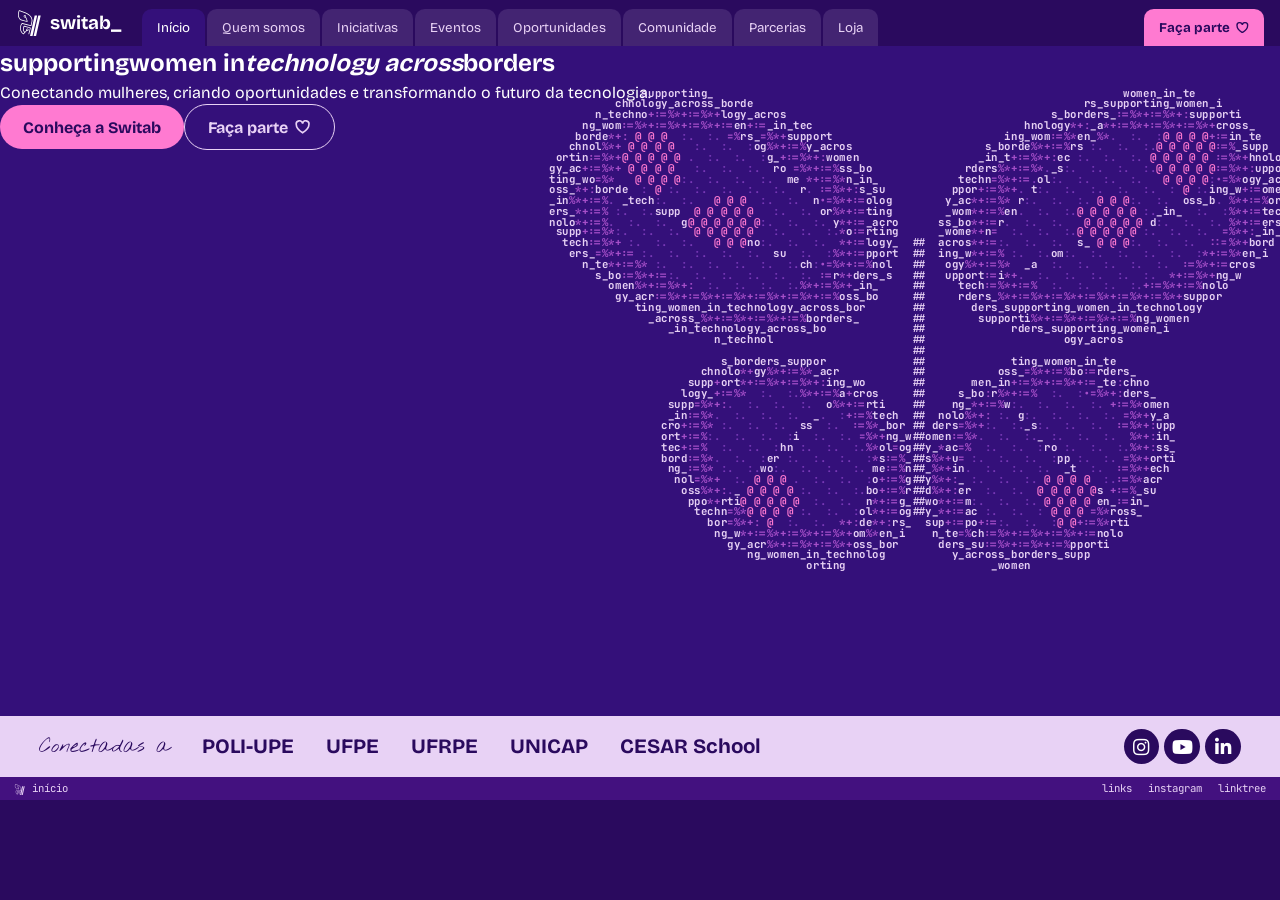
==== commit 409bb658: "Rename index (1).html to index.html" ====
--- a/index.html
+++ b/index.html
@@ -54,14 +54,12 @@
                                                                                                                 
                                                                                                                 
                                                                                                                 </pre></div>
-<h1 class="tee"><span>supporting</span><span>women in tech</span><span class="indent">nology across</span><span class="bor">bor</span><span class="bor2">ders</span></h1>
-<div class="hero-sub"><p>Conectando mulheres, criando oportunidades e transformando o futuro da tecnologia.</p>
+<h1 class="tee2"><span class="s1">supporting</span><span class="s2">women in</span><span class="neon" aria-label="technology across"><i style="--d:0.00s">t</i><i style="--d:0.11s">e</i><i style="--d:0.22s">c</i><i style="--d:0.33s">h</i><i style="--d:0.44s">n</i><i style="--d:0.55s">o</i><i style="--d:0.66s">l</i><i style="--d:0.77s">o</i><i style="--d:0.88s">g</i><i style="--d:0.99s">y</i><i style="--d:1.10s">&nbsp;</i><i style="--d:1.21s">a</i><i style="--d:1.32s">c</i><i style="--d:1.43s">r</i><i style="--d:1.54s">o</i><i style="--d:1.65s">s</i><i style="--d:1.76s">s</i></span><span class="s3">bor</span><span class="s4">ders</span></h1>
+<div class="hero-sub2"><p>Conectando mulheres, criando oportunidades e transformando o futuro da tecnologia.</p>
 <div class="btns"><a class="btn pink" href="#quem">Conheça a Switab</a><a class="btn ghost" href="#parte">Faça parte <svg class="hrt" viewBox="0 0 24 22" width=".95em" height=".88em"><path fill="none" stroke="currentColor" stroke-width="2.6" d="M12 20S2 14 2 7a5 5 0 0 1 10-1.6A5 5 0 0 1 22 7c0 7-10 13-10 13z"/></svg></a></div></div>
-<div class="bubble">Juntas somos<br>mais longe! <svg class="hrt" viewBox="0 0 24 22" width=".95em" height=".88em"><path fill="none" stroke="currentColor" stroke-width="2.6" d="M12 20S2 14 2 7a5 5 0 0 1 10-1.6A5 5 0 0 1 22 7c0 7-10 13-10 13z"/></svg></div>
-<figure class="pol hero-pol" style=""><img src="img/encontro.jpg"><figcaption>1º e 2º encontros</figcaption></figure>
 <div class="unis"><span>Conectadas a</span><b>POLI-UPE</b><b>UFPE</b><b>UFRPE</b><b>UNICAP</b><b>CESAR School</b><span class="ru"><a class="soc" href="https://www.instagram.com/switab_/">&#xf16d;</a><a class="soc" href="https://linktr.ee/switabproject">&#xf167;</a><a class="soc" href="https://linktr.ee/switabproject">&#xf0e1;</a></span></div>
 </main>
-<footer class="status"><span><svg class="lg " width="13" height="13" viewBox="367 392 1078 1244"><path fill="currentColor" fill-rule="evenodd" d="M633.4 1529.0L643.0 1524.0L663.1 1505.0L786.0 1374.3L796.0 1369.8L826.0 1368.9L842.0 1362.6L860.9 1343.0L868.8 1321.0L868.3 1306.0L864.0 1292.0L856.3 1278.0L846.0 1268.3L833.0 1261.2L820.0 1258.3L804.0 1258.8L790.0 1263.3L773.5 1275.0L760.3 1294.0L756.1 1313.0L760.2 1340.0L754.2 1354.0L709.0 1403.5L699.0 1408.1L689.5 1405.0L675.7 1389.0L659.7 1360.0L649.4 1326.0L646.2 1304.0L646.2 1264.0L653.4 1219.0L670.2 1176.0L678.0 1172.3L690.0 1173.7L913.0 1232.0L922.0 1235.8L927.2 1241.0L929.3 1252.0L923.5 1279.0L866.2 1506.0L868.3 1521.0L880.0 1528.8L887.0 1528.2L893.8 1524.0L902.4 1508.0L965.5 1262.0L972.0 1222.0L965.0 1210.9L947.0 1203.5L675.0 1131.8L660.0 1130.4L650.3 1134.0L643.3 1143.0L633.3 1166.0L617.4 1216.0L610.3 1262.0L610.0 1301.0L615.0 1337.0L626.8 1377.0L638.4 1399.0L664.8 1435.0L666.8 1443.0L662.5 1453.0L639.0 1477.3L631.0 1482.4L623.0 1482.3L611.0 1474.6L587.0 1450.4L564.9 1424.0L549.1 1400.0L529.7 1359.0L512.5 1299.0L507.8 1243.0L512.3 1188.0L529.8 1119.0L546.9 1081.0L569.0 1048.8L578.0 1042.5L588.0 1041.2L960.0 1138.4L982.0 1142.2L993.0 1140.3L1000.4 1134.0L1005.1 1122.0L1046.7 917.0L1049.6 879.0L1045.4 834.0L1028.9 773.0L1013.0 734.0L996.9 708.0L956.0 654.8L920.0 620.0L881.9 590.0L804.0 540.6L734.3 509.0L480.1 412.0L451.0 402.8L441.0 402.2L426.4 408.0L416.0 416.5L400.6 452.0L387.8 507.0L381.5 548.0L376.8 600.0L378.9 659.0L383.9 691.0L394.7 728.0L414.2 770.0L449.1 819.0L492.0 858.7L512.0 871.3L545.9 882.0L785.0 945.7L812.0 948.5L819.0 944.8L823.4 937.0L819.5 896.0L805.3 844.0L777.7 773.0L750.5 721.0L750.1 708.0L754.5 686.0L751.1 668.0L740.3 648.0L725.0 635.0L709.0 630.1L693.0 629.1L678.0 632.6L665.6 639.0L653.6 651.0L646.8 663.0L642.7 679.0L643.1 694.0L651.0 714.3L664.0 728.3L687.0 740.1L717.0 743.8L726.5 752.0L756.0 813.0L768.7 847.0L780.4 890.0L779.5 896.0L775.0 900.5L760.0 900.8L529.0 839.5L508.0 825.0L489.0 807.6L458.0 771.5L442.4 747.0L422.2 694.0L414.7 658.0L412.4 625.0L413.7 583.0L423.6 515.0L439.0 452.0L443.5 445.0L451.0 442.1L470.0 445.9L720.0 541.7L811.0 587.1L861.2 620.0L900.8 652.0L932.0 682.0L968.0 728.6L995.2 785.0L1009.2 833.0L1013.2 877.0L1010.8 914.0L974.6 1087.0L967.0 1097.4L956.0 1098.6L932.0 1093.3L579.0 1001.2L563.0 1004.1L548.0 1016.6L531.4 1037.0L512.2 1070.0L496.0 1106.6L483.0 1150.0L473.5 1210.0L473.1 1264.0L483.5 1334.0L493.0 1365.7L507.2 1399.0L542.0 1453.7L561.0 1476.5L591.0 1505.5L618.0 1526.1ZM1034.1 1626.0L1043.0 1623.1L1050.0 1616.7L1057.9 1590.0L1260.3 691.0L1266.4 657.0L1263.8 651.0L1257.0 647.5L1170.0 647.1L1162.0 649.2L1156.2 654.0L1112.4 834.0L938.0 1610.0L941.0 1621.0L950.0 1625.7ZM1174.4 1626.0L1208.0 1624.0L1216.0 1618.0L1220.4 1608.0L1434.3 664.0L1433.9 654.0L1425.0 647.6L1334.0 647.4L1325.3 651.0L1320.6 660.0L1106.2 1608.0L1107.9 1619.0L1117.0 1625.1ZM701.0 713.0L691.0 712.3L682.0 707.5L674.0 698.0L670.2 688.0L671.5 678.0L677.0 667.8L685.0 660.9L695.0 657.4L706.0 658.8L717.0 664.8L722.8 672.0L726.1 683.0L725.0 693.4L720.0 703.0L712.0 709.4ZM819.0 1341.2L809.0 1341.8L799.0 1338.4L791.1 1331.0L786.3 1321.0L785.8 1311.0L789.7 1300.0L796.0 1292.3L805.0 1287.9L816.8 1287.0L827.0 1290.7L834.0 1297.4L839.4 1309.0L840.1 1319.0L836.0 1330.0L829.0 1337.0Z"/></svg> inicio.html</span><span class="st-r"><a href="#links">links</a><a href="https://www.instagram.com/switab_/">instagram</a><a href="https://linktr.ee/switabproject">linktree</a></span></footer></section><section class="page papel" id="quem" data-c="papel" hidden>
+<footer class="status"><span><svg class="lg " width="13" height="13" viewBox="367 392 1078 1244"><path fill="currentColor" fill-rule="evenodd" d="M633.4 1529.0L643.0 1524.0L663.1 1505.0L786.0 1374.3L796.0 1369.8L826.0 1368.9L842.0 1362.6L860.9 1343.0L868.8 1321.0L868.3 1306.0L864.0 1292.0L856.3 1278.0L846.0 1268.3L833.0 1261.2L820.0 1258.3L804.0 1258.8L790.0 1263.3L773.5 1275.0L760.3 1294.0L756.1 1313.0L760.2 1340.0L754.2 1354.0L709.0 1403.5L699.0 1408.1L689.5 1405.0L675.7 1389.0L659.7 1360.0L649.4 1326.0L646.2 1304.0L646.2 1264.0L653.4 1219.0L670.2 1176.0L678.0 1172.3L690.0 1173.7L913.0 1232.0L922.0 1235.8L927.2 1241.0L929.3 1252.0L923.5 1279.0L866.2 1506.0L868.3 1521.0L880.0 1528.8L887.0 1528.2L893.8 1524.0L902.4 1508.0L965.5 1262.0L972.0 1222.0L965.0 1210.9L947.0 1203.5L675.0 1131.8L660.0 1130.4L650.3 1134.0L643.3 1143.0L633.3 1166.0L617.4 1216.0L610.3 1262.0L610.0 1301.0L615.0 1337.0L626.8 1377.0L638.4 1399.0L664.8 1435.0L666.8 1443.0L662.5 1453.0L639.0 1477.3L631.0 1482.4L623.0 1482.3L611.0 1474.6L587.0 1450.4L564.9 1424.0L549.1 1400.0L529.7 1359.0L512.5 1299.0L507.8 1243.0L512.3 1188.0L529.8 1119.0L546.9 1081.0L569.0 1048.8L578.0 1042.5L588.0 1041.2L960.0 1138.4L982.0 1142.2L993.0 1140.3L1000.4 1134.0L1005.1 1122.0L1046.7 917.0L1049.6 879.0L1045.4 834.0L1028.9 773.0L1013.0 734.0L996.9 708.0L956.0 654.8L920.0 620.0L881.9 590.0L804.0 540.6L734.3 509.0L480.1 412.0L451.0 402.8L441.0 402.2L426.4 408.0L416.0 416.5L400.6 452.0L387.8 507.0L381.5 548.0L376.8 600.0L378.9 659.0L383.9 691.0L394.7 728.0L414.2 770.0L449.1 819.0L492.0 858.7L512.0 871.3L545.9 882.0L785.0 945.7L812.0 948.5L819.0 944.8L823.4 937.0L819.5 896.0L805.3 844.0L777.7 773.0L750.5 721.0L750.1 708.0L754.5 686.0L751.1 668.0L740.3 648.0L725.0 635.0L709.0 630.1L693.0 629.1L678.0 632.6L665.6 639.0L653.6 651.0L646.8 663.0L642.7 679.0L643.1 694.0L651.0 714.3L664.0 728.3L687.0 740.1L717.0 743.8L726.5 752.0L756.0 813.0L768.7 847.0L780.4 890.0L779.5 896.0L775.0 900.5L760.0 900.8L529.0 839.5L508.0 825.0L489.0 807.6L458.0 771.5L442.4 747.0L422.2 694.0L414.7 658.0L412.4 625.0L413.7 583.0L423.6 515.0L439.0 452.0L443.5 445.0L451.0 442.1L470.0 445.9L720.0 541.7L811.0 587.1L861.2 620.0L900.8 652.0L932.0 682.0L968.0 728.6L995.2 785.0L1009.2 833.0L1013.2 877.0L1010.8 914.0L974.6 1087.0L967.0 1097.4L956.0 1098.6L932.0 1093.3L579.0 1001.2L563.0 1004.1L548.0 1016.6L531.4 1037.0L512.2 1070.0L496.0 1106.6L483.0 1150.0L473.5 1210.0L473.1 1264.0L483.5 1334.0L493.0 1365.7L507.2 1399.0L542.0 1453.7L561.0 1476.5L591.0 1505.5L618.0 1526.1ZM1034.1 1626.0L1043.0 1623.1L1050.0 1616.7L1057.9 1590.0L1260.3 691.0L1266.4 657.0L1263.8 651.0L1257.0 647.5L1170.0 647.1L1162.0 649.2L1156.2 654.0L1112.4 834.0L938.0 1610.0L941.0 1621.0L950.0 1625.7ZM1174.4 1626.0L1208.0 1624.0L1216.0 1618.0L1220.4 1608.0L1434.3 664.0L1433.9 654.0L1425.0 647.6L1334.0 647.4L1325.3 651.0L1320.6 660.0L1106.2 1608.0L1107.9 1619.0L1117.0 1625.1ZM701.0 713.0L691.0 712.3L682.0 707.5L674.0 698.0L670.2 688.0L671.5 678.0L677.0 667.8L685.0 660.9L695.0 657.4L706.0 658.8L717.0 664.8L722.8 672.0L726.1 683.0L725.0 693.4L720.0 703.0L712.0 709.4ZM819.0 1341.2L809.0 1341.8L799.0 1338.4L791.1 1331.0L786.3 1321.0L785.8 1311.0L789.7 1300.0L796.0 1292.3L805.0 1287.9L816.8 1287.0L827.0 1290.7L834.0 1297.4L839.4 1309.0L840.1 1319.0L836.0 1330.0L829.0 1337.0Z"/></svg> início</span><span class="st-r"><a href="#links">links</a><a href="https://www.instagram.com/switab_/">instagram</a><a href="https://linktr.ee/switabproject">linktree</a></span></footer></section><section class="page papel" id="quem" data-c="papel" hidden>
 <main>
 <div class="q-left"><h2>Uma comunidade que acredita no poder da mulher na tecnologia.</h2>
 <p class="lead">A Switab promove conexões, compartilha conhecimento e abre portas para meninas e mulheres na tecnologia, dentro e além das fronteiras universitárias.</p></div>
@@ -85,13 +83,14 @@
 </div>
 <div class="q-spk"><svg class="spk" viewBox="0 0 40 40"><path fill="currentColor" d="M20 0c1.5 12 7 18 20 20-13 2-18.500 8-20 20-1.500-12-7-18-20-20C13 18 18.500 12 20 0z"/></svg></div>
 </main>
-<footer class="status"><span><svg class="lg " width="13" height="13" viewBox="367 392 1078 1244"><path fill="currentColor" fill-rule="evenodd" d="M633.4 1529.0L643.0 1524.0L663.1 1505.0L786.0 1374.3L796.0 1369.8L826.0 1368.9L842.0 1362.6L860.9 1343.0L868.8 1321.0L868.3 1306.0L864.0 1292.0L856.3 1278.0L846.0 1268.3L833.0 1261.2L820.0 1258.3L804.0 1258.8L790.0 1263.3L773.5 1275.0L760.3 1294.0L756.1 1313.0L760.2 1340.0L754.2 1354.0L709.0 1403.5L699.0 1408.1L689.5 1405.0L675.7 1389.0L659.7 1360.0L649.4 1326.0L646.2 1304.0L646.2 1264.0L653.4 1219.0L670.2 1176.0L678.0 1172.3L690.0 1173.7L913.0 1232.0L922.0 1235.8L927.2 1241.0L929.3 1252.0L923.5 1279.0L866.2 1506.0L868.3 1521.0L880.0 1528.8L887.0 1528.2L893.8 1524.0L902.4 1508.0L965.5 1262.0L972.0 1222.0L965.0 1210.9L947.0 1203.5L675.0 1131.8L660.0 1130.4L650.3 1134.0L643.3 1143.0L633.3 1166.0L617.4 1216.0L610.3 1262.0L610.0 1301.0L615.0 1337.0L626.8 1377.0L638.4 1399.0L664.8 1435.0L666.8 1443.0L662.5 1453.0L639.0 1477.3L631.0 1482.4L623.0 1482.3L611.0 1474.6L587.0 1450.4L564.9 1424.0L549.1 1400.0L529.7 1359.0L512.5 1299.0L507.8 1243.0L512.3 1188.0L529.8 1119.0L546.9 1081.0L569.0 1048.8L578.0 1042.5L588.0 1041.2L960.0 1138.4L982.0 1142.2L993.0 1140.3L1000.4 1134.0L1005.1 1122.0L1046.7 917.0L1049.6 879.0L1045.4 834.0L1028.9 773.0L1013.0 734.0L996.9 708.0L956.0 654.8L920.0 620.0L881.9 590.0L804.0 540.6L734.3 509.0L480.1 412.0L451.0 402.8L441.0 402.2L426.4 408.0L416.0 416.5L400.6 452.0L387.8 507.0L381.5 548.0L376.8 600.0L378.9 659.0L383.9 691.0L394.7 728.0L414.2 770.0L449.1 819.0L492.0 858.7L512.0 871.3L545.9 882.0L785.0 945.7L812.0 948.5L819.0 944.8L823.4 937.0L819.5 896.0L805.3 844.0L777.7 773.0L750.5 721.0L750.1 708.0L754.5 686.0L751.1 668.0L740.3 648.0L725.0 635.0L709.0 630.1L693.0 629.1L678.0 632.6L665.6 639.0L653.6 651.0L646.8 663.0L642.7 679.0L643.1 694.0L651.0 714.3L664.0 728.3L687.0 740.1L717.0 743.8L726.5 752.0L756.0 813.0L768.7 847.0L780.4 890.0L779.5 896.0L775.0 900.5L760.0 900.8L529.0 839.5L508.0 825.0L489.0 807.6L458.0 771.5L442.4 747.0L422.2 694.0L414.7 658.0L412.4 625.0L413.7 583.0L423.6 515.0L439.0 452.0L443.5 445.0L451.0 442.1L470.0 445.9L720.0 541.7L811.0 587.1L861.2 620.0L900.8 652.0L932.0 682.0L968.0 728.6L995.2 785.0L1009.2 833.0L1013.2 877.0L1010.8 914.0L974.6 1087.0L967.0 1097.4L956.0 1098.6L932.0 1093.3L579.0 1001.2L563.0 1004.1L548.0 1016.6L531.4 1037.0L512.2 1070.0L496.0 1106.6L483.0 1150.0L473.5 1210.0L473.1 1264.0L483.5 1334.0L493.0 1365.7L507.2 1399.0L542.0 1453.7L561.0 1476.5L591.0 1505.5L618.0 1526.1ZM1034.1 1626.0L1043.0 1623.1L1050.0 1616.7L1057.9 1590.0L1260.3 691.0L1266.4 657.0L1263.8 651.0L1257.0 647.5L1170.0 647.1L1162.0 649.2L1156.2 654.0L1112.4 834.0L938.0 1610.0L941.0 1621.0L950.0 1625.7ZM1174.4 1626.0L1208.0 1624.0L1216.0 1618.0L1220.4 1608.0L1434.3 664.0L1433.9 654.0L1425.0 647.6L1334.0 647.4L1325.3 651.0L1320.6 660.0L1106.2 1608.0L1107.9 1619.0L1117.0 1625.1ZM701.0 713.0L691.0 712.3L682.0 707.5L674.0 698.0L670.2 688.0L671.5 678.0L677.0 667.8L685.0 660.9L695.0 657.4L706.0 658.8L717.0 664.8L722.8 672.0L726.1 683.0L725.0 693.4L720.0 703.0L712.0 709.4ZM819.0 1341.2L809.0 1341.8L799.0 1338.4L791.1 1331.0L786.3 1321.0L785.8 1311.0L789.7 1300.0L796.0 1292.3L805.0 1287.9L816.8 1287.0L827.0 1290.7L834.0 1297.4L839.4 1309.0L840.1 1319.0L836.0 1330.0L829.0 1337.0Z"/></svg> quem-somos.html</span><span class="st-r"><a href="#links">links</a><a href="https://www.instagram.com/switab_/">instagram</a><a href="https://linktr.ee/switabproject">linktree</a></span></footer></section><section class="page lilas" id="iniciativas" data-c="lilas" hidden>
+<footer class="status"><span><svg class="lg " width="13" height="13" viewBox="367 392 1078 1244"><path fill="currentColor" fill-rule="evenodd" d="M633.4 1529.0L643.0 1524.0L663.1 1505.0L786.0 1374.3L796.0 1369.8L826.0 1368.9L842.0 1362.6L860.9 1343.0L868.8 1321.0L868.3 1306.0L864.0 1292.0L856.3 1278.0L846.0 1268.3L833.0 1261.2L820.0 1258.3L804.0 1258.8L790.0 1263.3L773.5 1275.0L760.3 1294.0L756.1 1313.0L760.2 1340.0L754.2 1354.0L709.0 1403.5L699.0 1408.1L689.5 1405.0L675.7 1389.0L659.7 1360.0L649.4 1326.0L646.2 1304.0L646.2 1264.0L653.4 1219.0L670.2 1176.0L678.0 1172.3L690.0 1173.7L913.0 1232.0L922.0 1235.8L927.2 1241.0L929.3 1252.0L923.5 1279.0L866.2 1506.0L868.3 1521.0L880.0 1528.8L887.0 1528.2L893.8 1524.0L902.4 1508.0L965.5 1262.0L972.0 1222.0L965.0 1210.9L947.0 1203.5L675.0 1131.8L660.0 1130.4L650.3 1134.0L643.3 1143.0L633.3 1166.0L617.4 1216.0L610.3 1262.0L610.0 1301.0L615.0 1337.0L626.8 1377.0L638.4 1399.0L664.8 1435.0L666.8 1443.0L662.5 1453.0L639.0 1477.3L631.0 1482.4L623.0 1482.3L611.0 1474.6L587.0 1450.4L564.9 1424.0L549.1 1400.0L529.7 1359.0L512.5 1299.0L507.8 1243.0L512.3 1188.0L529.8 1119.0L546.9 1081.0L569.0 1048.8L578.0 1042.5L588.0 1041.2L960.0 1138.4L982.0 1142.2L993.0 1140.3L1000.4 1134.0L1005.1 1122.0L1046.7 917.0L1049.6 879.0L1045.4 834.0L1028.9 773.0L1013.0 734.0L996.9 708.0L956.0 654.8L920.0 620.0L881.9 590.0L804.0 540.6L734.3 509.0L480.1 412.0L451.0 402.8L441.0 402.2L426.4 408.0L416.0 416.5L400.6 452.0L387.8 507.0L381.5 548.0L376.8 600.0L378.9 659.0L383.9 691.0L394.7 728.0L414.2 770.0L449.1 819.0L492.0 858.7L512.0 871.3L545.9 882.0L785.0 945.7L812.0 948.5L819.0 944.8L823.4 937.0L819.5 896.0L805.3 844.0L777.7 773.0L750.5 721.0L750.1 708.0L754.5 686.0L751.1 668.0L740.3 648.0L725.0 635.0L709.0 630.1L693.0 629.1L678.0 632.6L665.6 639.0L653.6 651.0L646.8 663.0L642.7 679.0L643.1 694.0L651.0 714.3L664.0 728.3L687.0 740.1L717.0 743.8L726.5 752.0L756.0 813.0L768.7 847.0L780.4 890.0L779.5 896.0L775.0 900.5L760.0 900.8L529.0 839.5L508.0 825.0L489.0 807.6L458.0 771.5L442.4 747.0L422.2 694.0L414.7 658.0L412.4 625.0L413.7 583.0L423.6 515.0L439.0 452.0L443.5 445.0L451.0 442.1L470.0 445.9L720.0 541.7L811.0 587.1L861.2 620.0L900.8 652.0L932.0 682.0L968.0 728.6L995.2 785.0L1009.2 833.0L1013.2 877.0L1010.8 914.0L974.6 1087.0L967.0 1097.4L956.0 1098.6L932.0 1093.3L579.0 1001.2L563.0 1004.1L548.0 1016.6L531.4 1037.0L512.2 1070.0L496.0 1106.6L483.0 1150.0L473.5 1210.0L473.1 1264.0L483.5 1334.0L493.0 1365.7L507.2 1399.0L542.0 1453.7L561.0 1476.5L591.0 1505.5L618.0 1526.1ZM1034.1 1626.0L1043.0 1623.1L1050.0 1616.7L1057.9 1590.0L1260.3 691.0L1266.4 657.0L1263.8 651.0L1257.0 647.5L1170.0 647.1L1162.0 649.2L1156.2 654.0L1112.4 834.0L938.0 1610.0L941.0 1621.0L950.0 1625.7ZM1174.4 1626.0L1208.0 1624.0L1216.0 1618.0L1220.4 1608.0L1434.3 664.0L1433.9 654.0L1425.0 647.6L1334.0 647.4L1325.3 651.0L1320.6 660.0L1106.2 1608.0L1107.9 1619.0L1117.0 1625.1ZM701.0 713.0L691.0 712.3L682.0 707.5L674.0 698.0L670.2 688.0L671.5 678.0L677.0 667.8L685.0 660.9L695.0 657.4L706.0 658.8L717.0 664.8L722.8 672.0L726.1 683.0L725.0 693.4L720.0 703.0L712.0 709.4ZM819.0 1341.2L809.0 1341.8L799.0 1338.4L791.1 1331.0L786.3 1321.0L785.8 1311.0L789.7 1300.0L796.0 1292.3L805.0 1287.9L816.8 1287.0L827.0 1290.7L834.0 1297.4L839.4 1309.0L840.1 1319.0L836.0 1330.0L829.0 1337.0Z"/></svg> quem somos</span><span class="st-r"><a href="#links">links</a><a href="https://www.instagram.com/switab_/">instagram</a><a href="https://linktr.ee/switabproject">linktree</a></span></footer></section><section class="page papel ini" id="iniciativas" data-c="papel ini" hidden>
 <main>
-<header class="i-head"><h2>Projetos que conectam, empoderam e inspiram.</h2><p class="lead">Experiências para aproximar mulheres da tecnologia, fortalecer habilidades e construir redes de apoio.</p></header>
-<div class="rows"><a href="#oportunidades" class="row r0"><h3>Mentorias</h3><p>Conexão entre universitárias e profissionais: troca de experiências, orientação e desenvolvimento de carreira.</p><span class="tag">pessoas</span><span class="rlogo"><svg class="lg " width="52" height="52" viewBox="367 392 1078 1244"><path fill="currentColor" fill-rule="evenodd" d="M633.4 1529.0L643.0 1524.0L663.1 1505.0L786.0 1374.3L796.0 1369.8L826.0 1368.9L842.0 1362.6L860.9 1343.0L868.8 1321.0L868.3 1306.0L864.0 1292.0L856.3 1278.0L846.0 1268.3L833.0 1261.2L820.0 1258.3L804.0 1258.8L790.0 1263.3L773.5 1275.0L760.3 1294.0L756.1 1313.0L760.2 1340.0L754.2 1354.0L709.0 1403.5L699.0 1408.1L689.5 1405.0L675.7 1389.0L659.7 1360.0L649.4 1326.0L646.2 1304.0L646.2 1264.0L653.4 1219.0L670.2 1176.0L678.0 1172.3L690.0 1173.7L913.0 1232.0L922.0 1235.8L927.2 1241.0L929.3 1252.0L923.5 1279.0L866.2 1506.0L868.3 1521.0L880.0 1528.8L887.0 1528.2L893.8 1524.0L902.4 1508.0L965.5 1262.0L972.0 1222.0L965.0 1210.9L947.0 1203.5L675.0 1131.8L660.0 1130.4L650.3 1134.0L643.3 1143.0L633.3 1166.0L617.4 1216.0L610.3 1262.0L610.0 1301.0L615.0 1337.0L626.8 1377.0L638.4 1399.0L664.8 1435.0L666.8 1443.0L662.5 1453.0L639.0 1477.3L631.0 1482.4L623.0 1482.3L611.0 1474.6L587.0 1450.4L564.9 1424.0L549.1 1400.0L529.7 1359.0L512.5 1299.0L507.8 1243.0L512.3 1188.0L529.8 1119.0L546.9 1081.0L569.0 1048.8L578.0 1042.5L588.0 1041.2L960.0 1138.4L982.0 1142.2L993.0 1140.3L1000.4 1134.0L1005.1 1122.0L1046.7 917.0L1049.6 879.0L1045.4 834.0L1028.9 773.0L1013.0 734.0L996.9 708.0L956.0 654.8L920.0 620.0L881.9 590.0L804.0 540.6L734.3 509.0L480.1 412.0L451.0 402.8L441.0 402.2L426.4 408.0L416.0 416.5L400.6 452.0L387.8 507.0L381.5 548.0L376.8 600.0L378.9 659.0L383.9 691.0L394.7 728.0L414.2 770.0L449.1 819.0L492.0 858.7L512.0 871.3L545.9 882.0L785.0 945.7L812.0 948.5L819.0 944.8L823.4 937.0L819.5 896.0L805.3 844.0L777.7 773.0L750.5 721.0L750.1 708.0L754.5 686.0L751.1 668.0L740.3 648.0L725.0 635.0L709.0 630.1L693.0 629.1L678.0 632.6L665.6 639.0L653.6 651.0L646.8 663.0L642.7 679.0L643.1 694.0L651.0 714.3L664.0 728.3L687.0 740.1L717.0 743.8L726.5 752.0L756.0 813.0L768.7 847.0L780.4 890.0L779.5 896.0L775.0 900.5L760.0 900.8L529.0 839.5L508.0 825.0L489.0 807.6L458.0 771.5L442.4 747.0L422.2 694.0L414.7 658.0L412.4 625.0L413.7 583.0L423.6 515.0L439.0 452.0L443.5 445.0L451.0 442.1L470.0 445.9L720.0 541.7L811.0 587.1L861.2 620.0L900.8 652.0L932.0 682.0L968.0 728.6L995.2 785.0L1009.2 833.0L1013.2 877.0L1010.8 914.0L974.6 1087.0L967.0 1097.4L956.0 1098.6L932.0 1093.3L579.0 1001.2L563.0 1004.1L548.0 1016.6L531.4 1037.0L512.2 1070.0L496.0 1106.6L483.0 1150.0L473.5 1210.0L473.1 1264.0L483.5 1334.0L493.0 1365.7L507.2 1399.0L542.0 1453.7L561.0 1476.5L591.0 1505.5L618.0 1526.1ZM1034.1 1626.0L1043.0 1623.1L1050.0 1616.7L1057.9 1590.0L1260.3 691.0L1266.4 657.0L1263.8 651.0L1257.0 647.5L1170.0 647.1L1162.0 649.2L1156.2 654.0L1112.4 834.0L938.0 1610.0L941.0 1621.0L950.0 1625.7ZM1174.4 1626.0L1208.0 1624.0L1216.0 1618.0L1220.4 1608.0L1434.3 664.0L1433.9 654.0L1425.0 647.6L1334.0 647.4L1325.3 651.0L1320.6 660.0L1106.2 1608.0L1107.9 1619.0L1117.0 1625.1ZM701.0 713.0L691.0 712.3L682.0 707.5L674.0 698.0L670.2 688.0L671.5 678.0L677.0 667.8L685.0 660.9L695.0 657.4L706.0 658.8L717.0 664.8L722.8 672.0L726.1 683.0L725.0 693.4L720.0 703.0L712.0 709.4ZM819.0 1341.2L809.0 1341.8L799.0 1338.4L791.1 1331.0L786.3 1321.0L785.8 1311.0L789.7 1300.0L796.0 1292.3L805.0 1287.9L816.8 1287.0L827.0 1290.7L834.0 1297.4L839.4 1309.0L840.1 1319.0L836.0 1330.0L829.0 1337.0Z"/></svg></span></a><a href="#oportunidades" class="row r1"><h3>Visitas técnicas</h3><p>Empresas, equipes e ambientes reais de tecnologia, com diferentes trajetórias vistas de perto.</p><span class="tag">já fomos à Pitang</span><img src="img/pitang.jpg"></a><a href="#oportunidades" class="row r2"><h3>Eventos</h3><p>Palestras, encontros, Career Days, rodas de conversa e hackathons para aprender e criar conexões.</p><span class="tag">Career Day e Career Night</span><img src="img/day.jpg"></a><a href="#oportunidades" class="row r3"><h3>Capacitação</h3><p>Workshops, treinamentos e atividades práticas para ampliar conhecimentos e experimentar novas áreas.</p><span class="tag">Treinamento Technovation</span><img src="img/tech.jpg"></a><a href="#oportunidades" class="row r4"><h3>Inclusão tecnológica</h3><p>Ações que incentivam meninas das escolas e universitárias a descobrir possibilidades na tecnologia.</p><span class="tag">futuro</span><span class="rlogo"><svg class="lg " width="52" height="52" viewBox="367 392 1078 1244"><path fill="currentColor" fill-rule="evenodd" d="M633.4 1529.0L643.0 1524.0L663.1 1505.0L786.0 1374.3L796.0 1369.8L826.0 1368.9L842.0 1362.6L860.9 1343.0L868.8 1321.0L868.3 1306.0L864.0 1292.0L856.3 1278.0L846.0 1268.3L833.0 1261.2L820.0 1258.3L804.0 1258.8L790.0 1263.3L773.5 1275.0L760.3 1294.0L756.1 1313.0L760.2 1340.0L754.2 1354.0L709.0 1403.5L699.0 1408.1L689.5 1405.0L675.7 1389.0L659.7 1360.0L649.4 1326.0L646.2 1304.0L646.2 1264.0L653.4 1219.0L670.2 1176.0L678.0 1172.3L690.0 1173.7L913.0 1232.0L922.0 1235.8L927.2 1241.0L929.3 1252.0L923.5 1279.0L866.2 1506.0L868.3 1521.0L880.0 1528.8L887.0 1528.2L893.8 1524.0L902.4 1508.0L965.5 1262.0L972.0 1222.0L965.0 1210.9L947.0 1203.5L675.0 1131.8L660.0 1130.4L650.3 1134.0L643.3 1143.0L633.3 1166.0L617.4 1216.0L610.3 1262.0L610.0 1301.0L615.0 1337.0L626.8 1377.0L638.4 1399.0L664.8 1435.0L666.8 1443.0L662.5 1453.0L639.0 1477.3L631.0 1482.4L623.0 1482.3L611.0 1474.6L587.0 1450.4L564.9 1424.0L549.1 1400.0L529.7 1359.0L512.5 1299.0L507.8 1243.0L512.3 1188.0L529.8 1119.0L546.9 1081.0L569.0 1048.8L578.0 1042.5L588.0 1041.2L960.0 1138.4L982.0 1142.2L993.0 1140.3L1000.4 1134.0L1005.1 1122.0L1046.7 917.0L1049.6 879.0L1045.4 834.0L1028.9 773.0L1013.0 734.0L996.9 708.0L956.0 654.8L920.0 620.0L881.9 590.0L804.0 540.6L734.3 509.0L480.1 412.0L451.0 402.8L441.0 402.2L426.4 408.0L416.0 416.5L400.6 452.0L387.8 507.0L381.5 548.0L376.8 600.0L378.9 659.0L383.9 691.0L394.7 728.0L414.2 770.0L449.1 819.0L492.0 858.7L512.0 871.3L545.9 882.0L785.0 945.7L812.0 948.5L819.0 944.8L823.4 937.0L819.5 896.0L805.3 844.0L777.7 773.0L750.5 721.0L750.1 708.0L754.5 686.0L751.1 668.0L740.3 648.0L725.0 635.0L709.0 630.1L693.0 629.1L678.0 632.6L665.6 639.0L653.6 651.0L646.8 663.0L642.7 679.0L643.1 694.0L651.0 714.3L664.0 728.3L687.0 740.1L717.0 743.8L726.5 752.0L756.0 813.0L768.7 847.0L780.4 890.0L779.5 896.0L775.0 900.5L760.0 900.8L529.0 839.5L508.0 825.0L489.0 807.6L458.0 771.5L442.4 747.0L422.2 694.0L414.7 658.0L412.4 625.0L413.7 583.0L423.6 515.0L439.0 452.0L443.5 445.0L451.0 442.1L470.0 445.9L720.0 541.7L811.0 587.1L861.2 620.0L900.8 652.0L932.0 682.0L968.0 728.6L995.2 785.0L1009.2 833.0L1013.2 877.0L1010.8 914.0L974.6 1087.0L967.0 1097.4L956.0 1098.6L932.0 1093.3L579.0 1001.2L563.0 1004.1L548.0 1016.6L531.4 1037.0L512.2 1070.0L496.0 1106.6L483.0 1150.0L473.5 1210.0L473.1 1264.0L483.5 1334.0L493.0 1365.7L507.2 1399.0L542.0 1453.7L561.0 1476.5L591.0 1505.5L618.0 1526.1ZM1034.1 1626.0L1043.0 1623.1L1050.0 1616.7L1057.9 1590.0L1260.3 691.0L1266.4 657.0L1263.8 651.0L1257.0 647.5L1170.0 647.1L1162.0 649.2L1156.2 654.0L1112.4 834.0L938.0 1610.0L941.0 1621.0L950.0 1625.7ZM1174.4 1626.0L1208.0 1624.0L1216.0 1618.0L1220.4 1608.0L1434.3 664.0L1433.9 654.0L1425.0 647.6L1334.0 647.4L1325.3 651.0L1320.6 660.0L1106.2 1608.0L1107.9 1619.0L1117.0 1625.1ZM701.0 713.0L691.0 712.3L682.0 707.5L674.0 698.0L670.2 688.0L671.5 678.0L677.0 667.8L685.0 660.9L695.0 657.4L706.0 658.8L717.0 664.8L722.8 672.0L726.1 683.0L725.0 693.4L720.0 703.0L712.0 709.4ZM819.0 1341.2L809.0 1341.8L799.0 1338.4L791.1 1331.0L786.3 1321.0L785.8 1311.0L789.7 1300.0L796.0 1292.3L805.0 1287.9L816.8 1287.0L827.0 1290.7L834.0 1297.4L839.4 1309.0L840.1 1319.0L836.0 1330.0L829.0 1337.0Z"/></svg></span></a></div>
-<div class="i-cta"><b>Quer participar de uma iniciativa?</b><span>Novas atividades e inscrições aparecem nos canais da Switab.</span><a class="btn dark" href="#oportunidades">Ver oportunidades</a></div>
+<div class="ini-bg"></div>
+<header class="ini-h"><span class="ini-k">Nossas iniciativas</span><h2>Projetos que conectam, empoderam e inspiram.</h2><p class="lead">Experiências para aproximar mulheres da tecnologia, fortalecer habilidades e construir redes de apoio.</p></header>
+<div class="cards"><a href="#oportunidades" class="card c0"><span class="ci"><svg class="spk" viewBox="0 0 40 40"><path fill="currentColor" d="M20 0c1.5 12 7 18 20 20-13 2-18.500 8-20 20-1.500-12-7-18-20-20C13 18 18.500 12 20 0z"/></svg></span><h3>Mentorias</h3><p>Conexão entre universitárias e profissionais. Troca de experiências, orientação e desenvolvimento de carreira.</p><span class="pill">pessoas</span><span class="cstar">★</span></a><a href="#oportunidades" class="card c1"><span class="ci"><svg class="spk" viewBox="0 0 40 40"><path fill="currentColor" d="M20 0c1.5 12 7 18 20 20-13 2-18.500 8-20 20-1.500-12-7-18-20-20C13 18 18.500 12 20 0z"/></svg></span><h3>Visitas técnicas</h3><p>Conheça empresas, equipes e ambientes reais de tecnologia. Veja de perto diferentes trajetórias profissionais.</p><span class="pill">mercado</span><span class="cstar">★</span></a><a href="#oportunidades" class="card c2"><span class="ci"><svg class="spk" viewBox="0 0 40 40"><path fill="currentColor" d="M20 0c1.5 12 7 18 20 20-13 2-18.500 8-20 20-1.500-12-7-18-20-20C13 18 18.500 12 20 0z"/></svg></span><h3>Eventos</h3><p>Palestras, encontros, Career Days, rodas de conversa e hackathons para aprender e criar conexões.</p><span class="pill">comunidade</span><span class="cstar">★</span></a><a href="#oportunidades" class="card c3"><span class="ci"><svg class="spk" viewBox="0 0 40 40"><path fill="currentColor" d="M20 0c1.5 12 7 18 20 20-13 2-18.500 8-20 20-1.500-12-7-18-20-20C13 18 18.500 12 20 0z"/></svg></span><h3>Capacitação</h3><p>Workshops, treinamentos e atividades práticas para ampliar conhecimentos e experimentar novas áreas.</p><span class="pill">aprendizado</span><span class="cstar">★</span></a><a href="#oportunidades" class="card c4"><span class="ci"><svg class="spk" viewBox="0 0 40 40"><path fill="currentColor" d="M20 0c1.5 12 7 18 20 20-13 2-18.500 8-20 20-1.500-12-7-18-20-20C13 18 18.500 12 20 0z"/></svg></span><h3>Inclusão tecnológica</h3><p>Ações que incentivam meninas das escolas e universitárias a descobrir possibilidades na tecnologia.</p><span class="pill">futuro</span><span class="cstar">★</span></a></div>
+<div class="ini-cta"><div><b>Quer participar de uma iniciativa?</b><span>Acompanhe os canais da Switab para saber quando novas atividades e inscrições estiverem disponíveis.</span></div><a class="btn dark" href="#oportunidades">Ver oportunidades</a></div>
 </main>
-<footer class="status"><span><svg class="lg " width="13" height="13" viewBox="367 392 1078 1244"><path fill="currentColor" fill-rule="evenodd" d="M633.4 1529.0L643.0 1524.0L663.1 1505.0L786.0 1374.3L796.0 1369.8L826.0 1368.9L842.0 1362.6L860.9 1343.0L868.8 1321.0L868.3 1306.0L864.0 1292.0L856.3 1278.0L846.0 1268.3L833.0 1261.2L820.0 1258.3L804.0 1258.8L790.0 1263.3L773.5 1275.0L760.3 1294.0L756.1 1313.0L760.2 1340.0L754.2 1354.0L709.0 1403.5L699.0 1408.1L689.5 1405.0L675.7 1389.0L659.7 1360.0L649.4 1326.0L646.2 1304.0L646.2 1264.0L653.4 1219.0L670.2 1176.0L678.0 1172.3L690.0 1173.7L913.0 1232.0L922.0 1235.8L927.2 1241.0L929.3 1252.0L923.5 1279.0L866.2 1506.0L868.3 1521.0L880.0 1528.8L887.0 1528.2L893.8 1524.0L902.4 1508.0L965.5 1262.0L972.0 1222.0L965.0 1210.9L947.0 1203.5L675.0 1131.8L660.0 1130.4L650.3 1134.0L643.3 1143.0L633.3 1166.0L617.4 1216.0L610.3 1262.0L610.0 1301.0L615.0 1337.0L626.8 1377.0L638.4 1399.0L664.8 1435.0L666.8 1443.0L662.5 1453.0L639.0 1477.3L631.0 1482.4L623.0 1482.3L611.0 1474.6L587.0 1450.4L564.9 1424.0L549.1 1400.0L529.7 1359.0L512.5 1299.0L507.8 1243.0L512.3 1188.0L529.8 1119.0L546.9 1081.0L569.0 1048.8L578.0 1042.5L588.0 1041.2L960.0 1138.4L982.0 1142.2L993.0 1140.3L1000.4 1134.0L1005.1 1122.0L1046.7 917.0L1049.6 879.0L1045.4 834.0L1028.9 773.0L1013.0 734.0L996.9 708.0L956.0 654.8L920.0 620.0L881.9 590.0L804.0 540.6L734.3 509.0L480.1 412.0L451.0 402.8L441.0 402.2L426.4 408.0L416.0 416.5L400.6 452.0L387.8 507.0L381.5 548.0L376.8 600.0L378.9 659.0L383.9 691.0L394.7 728.0L414.2 770.0L449.1 819.0L492.0 858.7L512.0 871.3L545.9 882.0L785.0 945.7L812.0 948.5L819.0 944.8L823.4 937.0L819.5 896.0L805.3 844.0L777.7 773.0L750.5 721.0L750.1 708.0L754.5 686.0L751.1 668.0L740.3 648.0L725.0 635.0L709.0 630.1L693.0 629.1L678.0 632.6L665.6 639.0L653.6 651.0L646.8 663.0L642.7 679.0L643.1 694.0L651.0 714.3L664.0 728.3L687.0 740.1L717.0 743.8L726.5 752.0L756.0 813.0L768.7 847.0L780.4 890.0L779.5 896.0L775.0 900.5L760.0 900.8L529.0 839.5L508.0 825.0L489.0 807.6L458.0 771.5L442.4 747.0L422.2 694.0L414.7 658.0L412.4 625.0L413.7 583.0L423.6 515.0L439.0 452.0L443.5 445.0L451.0 442.1L470.0 445.9L720.0 541.7L811.0 587.1L861.2 620.0L900.8 652.0L932.0 682.0L968.0 728.6L995.2 785.0L1009.2 833.0L1013.2 877.0L1010.8 914.0L974.6 1087.0L967.0 1097.4L956.0 1098.6L932.0 1093.3L579.0 1001.2L563.0 1004.1L548.0 1016.6L531.4 1037.0L512.2 1070.0L496.0 1106.6L483.0 1150.0L473.5 1210.0L473.1 1264.0L483.5 1334.0L493.0 1365.7L507.2 1399.0L542.0 1453.7L561.0 1476.5L591.0 1505.5L618.0 1526.1ZM1034.1 1626.0L1043.0 1623.1L1050.0 1616.7L1057.9 1590.0L1260.3 691.0L1266.4 657.0L1263.8 651.0L1257.0 647.5L1170.0 647.1L1162.0 649.2L1156.2 654.0L1112.4 834.0L938.0 1610.0L941.0 1621.0L950.0 1625.7ZM1174.4 1626.0L1208.0 1624.0L1216.0 1618.0L1220.4 1608.0L1434.3 664.0L1433.9 654.0L1425.0 647.6L1334.0 647.4L1325.3 651.0L1320.6 660.0L1106.2 1608.0L1107.9 1619.0L1117.0 1625.1ZM701.0 713.0L691.0 712.3L682.0 707.5L674.0 698.0L670.2 688.0L671.5 678.0L677.0 667.8L685.0 660.9L695.0 657.4L706.0 658.8L717.0 664.8L722.8 672.0L726.1 683.0L725.0 693.4L720.0 703.0L712.0 709.4ZM819.0 1341.2L809.0 1341.8L799.0 1338.4L791.1 1331.0L786.3 1321.0L785.8 1311.0L789.7 1300.0L796.0 1292.3L805.0 1287.9L816.8 1287.0L827.0 1290.7L834.0 1297.4L839.4 1309.0L840.1 1319.0L836.0 1330.0L829.0 1337.0Z"/></svg> iniciativas.html</span><span class="st-r"><a href="#links">links</a><a href="https://www.instagram.com/switab_/">instagram</a><a href="https://linktr.ee/switabproject">linktree</a></span></footer></section><section class="page azul" id="eventos" data-c="azul" hidden>
+<footer class="status"><span><svg class="lg " width="13" height="13" viewBox="367 392 1078 1244"><path fill="currentColor" fill-rule="evenodd" d="M633.4 1529.0L643.0 1524.0L663.1 1505.0L786.0 1374.3L796.0 1369.8L826.0 1368.9L842.0 1362.6L860.9 1343.0L868.8 1321.0L868.3 1306.0L864.0 1292.0L856.3 1278.0L846.0 1268.3L833.0 1261.2L820.0 1258.3L804.0 1258.8L790.0 1263.3L773.5 1275.0L760.3 1294.0L756.1 1313.0L760.2 1340.0L754.2 1354.0L709.0 1403.5L699.0 1408.1L689.5 1405.0L675.7 1389.0L659.7 1360.0L649.4 1326.0L646.2 1304.0L646.2 1264.0L653.4 1219.0L670.2 1176.0L678.0 1172.3L690.0 1173.7L913.0 1232.0L922.0 1235.8L927.2 1241.0L929.3 1252.0L923.5 1279.0L866.2 1506.0L868.3 1521.0L880.0 1528.8L887.0 1528.2L893.8 1524.0L902.4 1508.0L965.5 1262.0L972.0 1222.0L965.0 1210.9L947.0 1203.5L675.0 1131.8L660.0 1130.4L650.3 1134.0L643.3 1143.0L633.3 1166.0L617.4 1216.0L610.3 1262.0L610.0 1301.0L615.0 1337.0L626.8 1377.0L638.4 1399.0L664.8 1435.0L666.8 1443.0L662.5 1453.0L639.0 1477.3L631.0 1482.4L623.0 1482.3L611.0 1474.6L587.0 1450.4L564.9 1424.0L549.1 1400.0L529.7 1359.0L512.5 1299.0L507.8 1243.0L512.3 1188.0L529.8 1119.0L546.9 1081.0L569.0 1048.8L578.0 1042.5L588.0 1041.2L960.0 1138.4L982.0 1142.2L993.0 1140.3L1000.4 1134.0L1005.1 1122.0L1046.7 917.0L1049.6 879.0L1045.4 834.0L1028.9 773.0L1013.0 734.0L996.9 708.0L956.0 654.8L920.0 620.0L881.9 590.0L804.0 540.6L734.3 509.0L480.1 412.0L451.0 402.8L441.0 402.2L426.4 408.0L416.0 416.5L400.6 452.0L387.8 507.0L381.5 548.0L376.8 600.0L378.9 659.0L383.9 691.0L394.7 728.0L414.2 770.0L449.1 819.0L492.0 858.7L512.0 871.3L545.9 882.0L785.0 945.7L812.0 948.5L819.0 944.8L823.4 937.0L819.5 896.0L805.3 844.0L777.7 773.0L750.5 721.0L750.1 708.0L754.5 686.0L751.1 668.0L740.3 648.0L725.0 635.0L709.0 630.1L693.0 629.1L678.0 632.6L665.6 639.0L653.6 651.0L646.8 663.0L642.7 679.0L643.1 694.0L651.0 714.3L664.0 728.3L687.0 740.1L717.0 743.8L726.5 752.0L756.0 813.0L768.7 847.0L780.4 890.0L779.5 896.0L775.0 900.5L760.0 900.8L529.0 839.5L508.0 825.0L489.0 807.6L458.0 771.5L442.4 747.0L422.2 694.0L414.7 658.0L412.4 625.0L413.7 583.0L423.6 515.0L439.0 452.0L443.5 445.0L451.0 442.1L470.0 445.9L720.0 541.7L811.0 587.1L861.2 620.0L900.8 652.0L932.0 682.0L968.0 728.6L995.2 785.0L1009.2 833.0L1013.2 877.0L1010.8 914.0L974.6 1087.0L967.0 1097.4L956.0 1098.6L932.0 1093.3L579.0 1001.2L563.0 1004.1L548.0 1016.6L531.4 1037.0L512.2 1070.0L496.0 1106.6L483.0 1150.0L473.5 1210.0L473.1 1264.0L483.5 1334.0L493.0 1365.7L507.2 1399.0L542.0 1453.7L561.0 1476.5L591.0 1505.5L618.0 1526.1ZM1034.1 1626.0L1043.0 1623.1L1050.0 1616.7L1057.9 1590.0L1260.3 691.0L1266.4 657.0L1263.8 651.0L1257.0 647.5L1170.0 647.1L1162.0 649.2L1156.2 654.0L1112.4 834.0L938.0 1610.0L941.0 1621.0L950.0 1625.7ZM1174.4 1626.0L1208.0 1624.0L1216.0 1618.0L1220.4 1608.0L1434.3 664.0L1433.9 654.0L1425.0 647.6L1334.0 647.4L1325.3 651.0L1320.6 660.0L1106.2 1608.0L1107.9 1619.0L1117.0 1625.1ZM701.0 713.0L691.0 712.3L682.0 707.5L674.0 698.0L670.2 688.0L671.5 678.0L677.0 667.8L685.0 660.9L695.0 657.4L706.0 658.8L717.0 664.8L722.8 672.0L726.1 683.0L725.0 693.4L720.0 703.0L712.0 709.4ZM819.0 1341.2L809.0 1341.8L799.0 1338.4L791.1 1331.0L786.3 1321.0L785.8 1311.0L789.7 1300.0L796.0 1292.3L805.0 1287.9L816.8 1287.0L827.0 1290.7L834.0 1297.4L839.4 1309.0L840.1 1319.0L836.0 1330.0L829.0 1337.0Z"/></svg> iniciativas</span><span class="st-r"><a href="#links">links</a><a href="https://www.instagram.com/switab_/">instagram</a><a href="https://linktr.ee/switabproject">linktree</a></span></footer></section><section class="page azul" id="eventos" data-c="azul" hidden>
 <main>
 <div class="e-left"><h2>Vem viver essa experiência com a gente!</h2>
 <div class="hack"><span class="hk-tag">destaque</span><div class="hk-t">Hackathon<br>Switab</div><p>Uma experiência colaborativa para transformar desafios em soluções, desenvolver habilidades e fazer networking.</p><div class="hk-big">IDEIAS EM AÇÃO</div><a class="btn pink sm" href="#oportunidades">Saiba mais</a></div></div>
@@ -102,7 +101,7 @@
 <figure class="pol w1" style=""><img src="img/night.jpg"><figcaption>Career Night</figcaption></figure><figure class="pol w2" style=""><img src="img/day.jpg"><figcaption>Career Day Pitang x Switab</figcaption></figure><figure class="pol w3" style=""><img src="img/pitangpost.jpg"><figcaption>Visita à Pitang</figcaption></figure><figure class="pol w4" style=""><img src="img/tech.jpg"><figcaption>Treinamento Technovation</figcaption></figure>
 </div>
 </main>
-<footer class="status"><span><svg class="lg " width="13" height="13" viewBox="367 392 1078 1244"><path fill="currentColor" fill-rule="evenodd" d="M633.4 1529.0L643.0 1524.0L663.1 1505.0L786.0 1374.3L796.0 1369.8L826.0 1368.9L842.0 1362.6L860.9 1343.0L868.8 1321.0L868.3 1306.0L864.0 1292.0L856.3 1278.0L846.0 1268.3L833.0 1261.2L820.0 1258.3L804.0 1258.8L790.0 1263.3L773.5 1275.0L760.3 1294.0L756.1 1313.0L760.2 1340.0L754.2 1354.0L709.0 1403.5L699.0 1408.1L689.5 1405.0L675.7 1389.0L659.7 1360.0L649.4 1326.0L646.2 1304.0L646.2 1264.0L653.4 1219.0L670.2 1176.0L678.0 1172.3L690.0 1173.7L913.0 1232.0L922.0 1235.8L927.2 1241.0L929.3 1252.0L923.5 1279.0L866.2 1506.0L868.3 1521.0L880.0 1528.8L887.0 1528.2L893.8 1524.0L902.4 1508.0L965.5 1262.0L972.0 1222.0L965.0 1210.9L947.0 1203.5L675.0 1131.8L660.0 1130.4L650.3 1134.0L643.3 1143.0L633.3 1166.0L617.4 1216.0L610.3 1262.0L610.0 1301.0L615.0 1337.0L626.8 1377.0L638.4 1399.0L664.8 1435.0L666.8 1443.0L662.5 1453.0L639.0 1477.3L631.0 1482.4L623.0 1482.3L611.0 1474.6L587.0 1450.4L564.9 1424.0L549.1 1400.0L529.7 1359.0L512.5 1299.0L507.8 1243.0L512.3 1188.0L529.8 1119.0L546.9 1081.0L569.0 1048.8L578.0 1042.5L588.0 1041.2L960.0 1138.4L982.0 1142.2L993.0 1140.3L1000.4 1134.0L1005.1 1122.0L1046.7 917.0L1049.6 879.0L1045.4 834.0L1028.9 773.0L1013.0 734.0L996.9 708.0L956.0 654.8L920.0 620.0L881.9 590.0L804.0 540.6L734.3 509.0L480.1 412.0L451.0 402.8L441.0 402.2L426.4 408.0L416.0 416.5L400.6 452.0L387.8 507.0L381.5 548.0L376.8 600.0L378.9 659.0L383.9 691.0L394.7 728.0L414.2 770.0L449.1 819.0L492.0 858.7L512.0 871.3L545.9 882.0L785.0 945.7L812.0 948.5L819.0 944.8L823.4 937.0L819.5 896.0L805.3 844.0L777.7 773.0L750.5 721.0L750.1 708.0L754.5 686.0L751.1 668.0L740.3 648.0L725.0 635.0L709.0 630.1L693.0 629.1L678.0 632.6L665.6 639.0L653.6 651.0L646.8 663.0L642.7 679.0L643.1 694.0L651.0 714.3L664.0 728.3L687.0 740.1L717.0 743.8L726.5 752.0L756.0 813.0L768.7 847.0L780.4 890.0L779.5 896.0L775.0 900.5L760.0 900.8L529.0 839.5L508.0 825.0L489.0 807.6L458.0 771.5L442.4 747.0L422.2 694.0L414.7 658.0L412.4 625.0L413.7 583.0L423.6 515.0L439.0 452.0L443.5 445.0L451.0 442.1L470.0 445.9L720.0 541.7L811.0 587.1L861.2 620.0L900.8 652.0L932.0 682.0L968.0 728.6L995.2 785.0L1009.2 833.0L1013.2 877.0L1010.8 914.0L974.6 1087.0L967.0 1097.4L956.0 1098.6L932.0 1093.3L579.0 1001.2L563.0 1004.1L548.0 1016.6L531.4 1037.0L512.2 1070.0L496.0 1106.6L483.0 1150.0L473.5 1210.0L473.1 1264.0L483.5 1334.0L493.0 1365.7L507.2 1399.0L542.0 1453.7L561.0 1476.5L591.0 1505.5L618.0 1526.1ZM1034.1 1626.0L1043.0 1623.1L1050.0 1616.7L1057.9 1590.0L1260.3 691.0L1266.4 657.0L1263.8 651.0L1257.0 647.5L1170.0 647.1L1162.0 649.2L1156.2 654.0L1112.4 834.0L938.0 1610.0L941.0 1621.0L950.0 1625.7ZM1174.4 1626.0L1208.0 1624.0L1216.0 1618.0L1220.4 1608.0L1434.3 664.0L1433.9 654.0L1425.0 647.6L1334.0 647.4L1325.3 651.0L1320.6 660.0L1106.2 1608.0L1107.9 1619.0L1117.0 1625.1ZM701.0 713.0L691.0 712.3L682.0 707.5L674.0 698.0L670.2 688.0L671.5 678.0L677.0 667.8L685.0 660.9L695.0 657.4L706.0 658.8L717.0 664.8L722.8 672.0L726.1 683.0L725.0 693.4L720.0 703.0L712.0 709.4ZM819.0 1341.2L809.0 1341.8L799.0 1338.4L791.1 1331.0L786.3 1321.0L785.8 1311.0L789.7 1300.0L796.0 1292.3L805.0 1287.9L816.8 1287.0L827.0 1290.7L834.0 1297.4L839.4 1309.0L840.1 1319.0L836.0 1330.0L829.0 1337.0Z"/></svg> eventos.html</span><span class="st-r"><a href="#links">links</a><a href="https://www.instagram.com/switab_/">instagram</a><a href="https://linktr.ee/switabproject">linktree</a></span></footer></section><section class="page term" id="oportunidades" data-c="term" hidden>
+<footer class="status"><span><svg class="lg " width="13" height="13" viewBox="367 392 1078 1244"><path fill="currentColor" fill-rule="evenodd" d="M633.4 1529.0L643.0 1524.0L663.1 1505.0L786.0 1374.3L796.0 1369.8L826.0 1368.9L842.0 1362.6L860.9 1343.0L868.8 1321.0L868.3 1306.0L864.0 1292.0L856.3 1278.0L846.0 1268.3L833.0 1261.2L820.0 1258.3L804.0 1258.8L790.0 1263.3L773.5 1275.0L760.3 1294.0L756.1 1313.0L760.2 1340.0L754.2 1354.0L709.0 1403.5L699.0 1408.1L689.5 1405.0L675.7 1389.0L659.7 1360.0L649.4 1326.0L646.2 1304.0L646.2 1264.0L653.4 1219.0L670.2 1176.0L678.0 1172.3L690.0 1173.7L913.0 1232.0L922.0 1235.8L927.2 1241.0L929.3 1252.0L923.5 1279.0L866.2 1506.0L868.3 1521.0L880.0 1528.8L887.0 1528.2L893.8 1524.0L902.4 1508.0L965.5 1262.0L972.0 1222.0L965.0 1210.9L947.0 1203.5L675.0 1131.8L660.0 1130.4L650.3 1134.0L643.3 1143.0L633.3 1166.0L617.4 1216.0L610.3 1262.0L610.0 1301.0L615.0 1337.0L626.8 1377.0L638.4 1399.0L664.8 1435.0L666.8 1443.0L662.5 1453.0L639.0 1477.3L631.0 1482.4L623.0 1482.3L611.0 1474.6L587.0 1450.4L564.9 1424.0L549.1 1400.0L529.7 1359.0L512.5 1299.0L507.8 1243.0L512.3 1188.0L529.8 1119.0L546.9 1081.0L569.0 1048.8L578.0 1042.5L588.0 1041.2L960.0 1138.4L982.0 1142.2L993.0 1140.3L1000.4 1134.0L1005.1 1122.0L1046.7 917.0L1049.6 879.0L1045.4 834.0L1028.9 773.0L1013.0 734.0L996.9 708.0L956.0 654.8L920.0 620.0L881.9 590.0L804.0 540.6L734.3 509.0L480.1 412.0L451.0 402.8L441.0 402.2L426.4 408.0L416.0 416.5L400.6 452.0L387.8 507.0L381.5 548.0L376.8 600.0L378.9 659.0L383.9 691.0L394.7 728.0L414.2 770.0L449.1 819.0L492.0 858.7L512.0 871.3L545.9 882.0L785.0 945.7L812.0 948.5L819.0 944.8L823.4 937.0L819.5 896.0L805.3 844.0L777.7 773.0L750.5 721.0L750.1 708.0L754.5 686.0L751.1 668.0L740.3 648.0L725.0 635.0L709.0 630.1L693.0 629.1L678.0 632.6L665.6 639.0L653.6 651.0L646.8 663.0L642.7 679.0L643.1 694.0L651.0 714.3L664.0 728.3L687.0 740.1L717.0 743.8L726.5 752.0L756.0 813.0L768.7 847.0L780.4 890.0L779.5 896.0L775.0 900.5L760.0 900.8L529.0 839.5L508.0 825.0L489.0 807.6L458.0 771.5L442.4 747.0L422.2 694.0L414.7 658.0L412.4 625.0L413.7 583.0L423.6 515.0L439.0 452.0L443.5 445.0L451.0 442.1L470.0 445.9L720.0 541.7L811.0 587.1L861.2 620.0L900.8 652.0L932.0 682.0L968.0 728.6L995.2 785.0L1009.2 833.0L1013.2 877.0L1010.8 914.0L974.6 1087.0L967.0 1097.4L956.0 1098.6L932.0 1093.3L579.0 1001.2L563.0 1004.1L548.0 1016.6L531.4 1037.0L512.2 1070.0L496.0 1106.6L483.0 1150.0L473.5 1210.0L473.1 1264.0L483.5 1334.0L493.0 1365.7L507.2 1399.0L542.0 1453.7L561.0 1476.5L591.0 1505.5L618.0 1526.1ZM1034.1 1626.0L1043.0 1623.1L1050.0 1616.7L1057.9 1590.0L1260.3 691.0L1266.4 657.0L1263.8 651.0L1257.0 647.5L1170.0 647.1L1162.0 649.2L1156.2 654.0L1112.4 834.0L938.0 1610.0L941.0 1621.0L950.0 1625.7ZM1174.4 1626.0L1208.0 1624.0L1216.0 1618.0L1220.4 1608.0L1434.3 664.0L1433.9 654.0L1425.0 647.6L1334.0 647.4L1325.3 651.0L1320.6 660.0L1106.2 1608.0L1107.9 1619.0L1117.0 1625.1ZM701.0 713.0L691.0 712.3L682.0 707.5L674.0 698.0L670.2 688.0L671.5 678.0L677.0 667.8L685.0 660.9L695.0 657.4L706.0 658.8L717.0 664.8L722.8 672.0L726.1 683.0L725.0 693.4L720.0 703.0L712.0 709.4ZM819.0 1341.2L809.0 1341.8L799.0 1338.4L791.1 1331.0L786.3 1321.0L785.8 1311.0L789.7 1300.0L796.0 1292.3L805.0 1287.9L816.8 1287.0L827.0 1290.7L834.0 1297.4L839.4 1309.0L840.1 1319.0L836.0 1330.0L829.0 1337.0Z"/></svg> eventos</span><span class="st-r"><a href="#links">links</a><a href="https://www.instagram.com/switab_/">instagram</a><a href="https://linktr.ee/switabproject">linktree</a></span></footer></section><section class="page term" id="oportunidades" data-c="term" hidden>
 <main>
 <div class="prompt">switab@comunidade:~$ <b>oportunidades --filtro todas</b></div>
 <div class="o-grid"><div class="o-l"><h2>Explore novas possibilidades!</h2><p class="lead">Experiências, programas e conteúdos que podem impulsionar sua jornada na tecnologia.</p>
@@ -110,7 +109,7 @@
 <div class="dica">Dica: acompanhe os canais oficiais para não perder prazos e novas divulgações.</div><div class="o-lg"><svg class="lg " width="170" height="170" viewBox="367 392 1078 1244"><path fill="currentColor" fill-rule="evenodd" d="M633.4 1529.0L643.0 1524.0L663.1 1505.0L786.0 1374.3L796.0 1369.8L826.0 1368.9L842.0 1362.6L860.9 1343.0L868.8 1321.0L868.3 1306.0L864.0 1292.0L856.3 1278.0L846.0 1268.3L833.0 1261.2L820.0 1258.3L804.0 1258.8L790.0 1263.3L773.5 1275.0L760.3 1294.0L756.1 1313.0L760.2 1340.0L754.2 1354.0L709.0 1403.5L699.0 1408.1L689.5 1405.0L675.7 1389.0L659.7 1360.0L649.4 1326.0L646.2 1304.0L646.2 1264.0L653.4 1219.0L670.2 1176.0L678.0 1172.3L690.0 1173.7L913.0 1232.0L922.0 1235.8L927.2 1241.0L929.3 1252.0L923.5 1279.0L866.2 1506.0L868.3 1521.0L880.0 1528.8L887.0 1528.2L893.8 1524.0L902.4 1508.0L965.5 1262.0L972.0 1222.0L965.0 1210.9L947.0 1203.5L675.0 1131.8L660.0 1130.4L650.3 1134.0L643.3 1143.0L633.3 1166.0L617.4 1216.0L610.3 1262.0L610.0 1301.0L615.0 1337.0L626.8 1377.0L638.4 1399.0L664.8 1435.0L666.8 1443.0L662.5 1453.0L639.0 1477.3L631.0 1482.4L623.0 1482.3L611.0 1474.6L587.0 1450.4L564.9 1424.0L549.1 1400.0L529.7 1359.0L512.5 1299.0L507.8 1243.0L512.3 1188.0L529.8 1119.0L546.9 1081.0L569.0 1048.8L578.0 1042.5L588.0 1041.2L960.0 1138.4L982.0 1142.2L993.0 1140.3L1000.4 1134.0L1005.1 1122.0L1046.7 917.0L1049.6 879.0L1045.4 834.0L1028.9 773.0L1013.0 734.0L996.9 708.0L956.0 654.8L920.0 620.0L881.9 590.0L804.0 540.6L734.3 509.0L480.1 412.0L451.0 402.8L441.0 402.2L426.4 408.0L416.0 416.5L400.6 452.0L387.8 507.0L381.5 548.0L376.8 600.0L378.9 659.0L383.9 691.0L394.7 728.0L414.2 770.0L449.1 819.0L492.0 858.7L512.0 871.3L545.9 882.0L785.0 945.7L812.0 948.5L819.0 944.8L823.4 937.0L819.5 896.0L805.3 844.0L777.7 773.0L750.5 721.0L750.1 708.0L754.5 686.0L751.1 668.0L740.3 648.0L725.0 635.0L709.0 630.1L693.0 629.1L678.0 632.6L665.6 639.0L653.6 651.0L646.8 663.0L642.7 679.0L643.1 694.0L651.0 714.3L664.0 728.3L687.0 740.1L717.0 743.8L726.5 752.0L756.0 813.0L768.7 847.0L780.4 890.0L779.5 896.0L775.0 900.5L760.0 900.8L529.0 839.5L508.0 825.0L489.0 807.6L458.0 771.5L442.4 747.0L422.2 694.0L414.7 658.0L412.4 625.0L413.7 583.0L423.6 515.0L439.0 452.0L443.5 445.0L451.0 442.1L470.0 445.9L720.0 541.7L811.0 587.1L861.2 620.0L900.8 652.0L932.0 682.0L968.0 728.6L995.2 785.0L1009.2 833.0L1013.2 877.0L1010.8 914.0L974.6 1087.0L967.0 1097.4L956.0 1098.6L932.0 1093.3L579.0 1001.2L563.0 1004.1L548.0 1016.6L531.4 1037.0L512.2 1070.0L496.0 1106.6L483.0 1150.0L473.5 1210.0L473.1 1264.0L483.5 1334.0L493.0 1365.7L507.2 1399.0L542.0 1453.7L561.0 1476.5L591.0 1505.5L618.0 1526.1ZM1034.1 1626.0L1043.0 1623.1L1050.0 1616.7L1057.9 1590.0L1260.3 691.0L1266.4 657.0L1263.8 651.0L1257.0 647.5L1170.0 647.1L1162.0 649.2L1156.2 654.0L1112.4 834.0L938.0 1610.0L941.0 1621.0L950.0 1625.7ZM1174.4 1626.0L1208.0 1624.0L1216.0 1618.0L1220.4 1608.0L1434.3 664.0L1433.9 654.0L1425.0 647.6L1334.0 647.4L1325.3 651.0L1320.6 660.0L1106.2 1608.0L1107.9 1619.0L1117.0 1625.1ZM701.0 713.0L691.0 712.3L682.0 707.5L674.0 698.0L670.2 688.0L671.5 678.0L677.0 667.8L685.0 660.9L695.0 657.4L706.0 658.8L717.0 664.8L722.8 672.0L726.1 683.0L725.0 693.4L720.0 703.0L712.0 709.4ZM819.0 1341.2L809.0 1341.8L799.0 1338.4L791.1 1331.0L786.3 1321.0L785.8 1311.0L789.7 1300.0L796.0 1292.3L805.0 1287.9L816.8 1287.0L827.0 1290.7L834.0 1297.4L839.4 1309.0L840.1 1319.0L836.0 1330.0L829.0 1337.0Z"/></svg></div></div>
 <div class="ops"><a href="https://www.instagram.com/switab_/" class="op" data-k="evento"><em class="t-evento">evento</em><div><h3>Eventos gratuitos</h3><p>Encontros, palestras e atividades abertas à comunidade.</p></div><span class="abrir">abrir</span></a><a href="https://www.instagram.com/switab_/" class="op" data-k="bolsa"><em class="t-bolsa">bolsa</em><div><h3>Bolsas e programas</h3><p>Programas de formação e desenvolvimento profissional.</p></div><span class="abrir">abrir</span></a><a href="https://www.instagram.com/switab_/" class="op" data-k="curso"><em class="t-curso">curso</em><div><h3>Cursos e workshops</h3><p>Conteúdos para aprender, praticar e ampliar repertório.</p></div><span class="abrir">abrir</span></a><a href="https://www.instagram.com/switab_/" class="op" data-k="visita"><em class="t-visita">visita</em><div><h3>Visitas a empresas</h3><p>Oportunidades de conhecer ambientes e equipes de tecnologia.</p></div><span class="abrir">abrir</span></a><a href="https://www.instagram.com/switab_/" class="op" data-k="carreira"><em class="t-carreira">carreira</em><div><h3>Processos seletivos</h3><p>Divulgação de oportunidades de entrada e desenvolvimento de carreira.</p></div><span class="abrir">abrir</span></a><a href="https://www.instagram.com/switab_/" class="op" data-k="trilha"><em class="t-trilha">trilha</em><div><h3>Conteúdos e trilhas</h3><p>Materiais e indicações para explorar diferentes áreas de TI.</p></div><span class="abrir">abrir</span></a></div></div>
 </main>
-<footer class="status"><span><svg class="lg " width="13" height="13" viewBox="367 392 1078 1244"><path fill="currentColor" fill-rule="evenodd" d="M633.4 1529.0L643.0 1524.0L663.1 1505.0L786.0 1374.3L796.0 1369.8L826.0 1368.9L842.0 1362.6L860.9 1343.0L868.8 1321.0L868.3 1306.0L864.0 1292.0L856.3 1278.0L846.0 1268.3L833.0 1261.2L820.0 1258.3L804.0 1258.8L790.0 1263.3L773.5 1275.0L760.3 1294.0L756.1 1313.0L760.2 1340.0L754.2 1354.0L709.0 1403.5L699.0 1408.1L689.5 1405.0L675.7 1389.0L659.7 1360.0L649.4 1326.0L646.2 1304.0L646.2 1264.0L653.4 1219.0L670.2 1176.0L678.0 1172.3L690.0 1173.7L913.0 1232.0L922.0 1235.8L927.2 1241.0L929.3 1252.0L923.5 1279.0L866.2 1506.0L868.3 1521.0L880.0 1528.8L887.0 1528.2L893.8 1524.0L902.4 1508.0L965.5 1262.0L972.0 1222.0L965.0 1210.9L947.0 1203.5L675.0 1131.8L660.0 1130.4L650.3 1134.0L643.3 1143.0L633.3 1166.0L617.4 1216.0L610.3 1262.0L610.0 1301.0L615.0 1337.0L626.8 1377.0L638.4 1399.0L664.8 1435.0L666.8 1443.0L662.5 1453.0L639.0 1477.3L631.0 1482.4L623.0 1482.3L611.0 1474.6L587.0 1450.4L564.9 1424.0L549.1 1400.0L529.7 1359.0L512.5 1299.0L507.8 1243.0L512.3 1188.0L529.8 1119.0L546.9 1081.0L569.0 1048.8L578.0 1042.5L588.0 1041.2L960.0 1138.4L982.0 1142.2L993.0 1140.3L1000.4 1134.0L1005.1 1122.0L1046.7 917.0L1049.6 879.0L1045.4 834.0L1028.9 773.0L1013.0 734.0L996.9 708.0L956.0 654.8L920.0 620.0L881.9 590.0L804.0 540.6L734.3 509.0L480.1 412.0L451.0 402.8L441.0 402.2L426.4 408.0L416.0 416.5L400.6 452.0L387.8 507.0L381.5 548.0L376.8 600.0L378.9 659.0L383.9 691.0L394.7 728.0L414.2 770.0L449.1 819.0L492.0 858.7L512.0 871.3L545.9 882.0L785.0 945.7L812.0 948.5L819.0 944.8L823.4 937.0L819.5 896.0L805.3 844.0L777.7 773.0L750.5 721.0L750.1 708.0L754.5 686.0L751.1 668.0L740.3 648.0L725.0 635.0L709.0 630.1L693.0 629.1L678.0 632.6L665.6 639.0L653.6 651.0L646.8 663.0L642.7 679.0L643.1 694.0L651.0 714.3L664.0 728.3L687.0 740.1L717.0 743.8L726.5 752.0L756.0 813.0L768.7 847.0L780.4 890.0L779.5 896.0L775.0 900.5L760.0 900.8L529.0 839.5L508.0 825.0L489.0 807.6L458.0 771.5L442.4 747.0L422.2 694.0L414.7 658.0L412.4 625.0L413.7 583.0L423.6 515.0L439.0 452.0L443.5 445.0L451.0 442.1L470.0 445.9L720.0 541.7L811.0 587.1L861.2 620.0L900.8 652.0L932.0 682.0L968.0 728.6L995.2 785.0L1009.2 833.0L1013.2 877.0L1010.8 914.0L974.6 1087.0L967.0 1097.4L956.0 1098.6L932.0 1093.3L579.0 1001.2L563.0 1004.1L548.0 1016.6L531.4 1037.0L512.2 1070.0L496.0 1106.6L483.0 1150.0L473.5 1210.0L473.1 1264.0L483.5 1334.0L493.0 1365.7L507.2 1399.0L542.0 1453.7L561.0 1476.5L591.0 1505.5L618.0 1526.1ZM1034.1 1626.0L1043.0 1623.1L1050.0 1616.7L1057.9 1590.0L1260.3 691.0L1266.4 657.0L1263.8 651.0L1257.0 647.5L1170.0 647.1L1162.0 649.2L1156.2 654.0L1112.4 834.0L938.0 1610.0L941.0 1621.0L950.0 1625.7ZM1174.4 1626.0L1208.0 1624.0L1216.0 1618.0L1220.4 1608.0L1434.3 664.0L1433.9 654.0L1425.0 647.6L1334.0 647.4L1325.3 651.0L1320.6 660.0L1106.2 1608.0L1107.9 1619.0L1117.0 1625.1ZM701.0 713.0L691.0 712.3L682.0 707.5L674.0 698.0L670.2 688.0L671.5 678.0L677.0 667.8L685.0 660.9L695.0 657.4L706.0 658.8L717.0 664.8L722.8 672.0L726.1 683.0L725.0 693.4L720.0 703.0L712.0 709.4ZM819.0 1341.2L809.0 1341.8L799.0 1338.4L791.1 1331.0L786.3 1321.0L785.8 1311.0L789.7 1300.0L796.0 1292.3L805.0 1287.9L816.8 1287.0L827.0 1290.7L834.0 1297.4L839.4 1309.0L840.1 1319.0L836.0 1330.0L829.0 1337.0Z"/></svg> oportunidades.html</span><span class="st-r"><a href="#links">links</a><a href="https://www.instagram.com/switab_/">instagram</a><a href="https://linktr.ee/switabproject">linktree</a></span></footer></section><section class="page orq" id="comunidade" data-c="orq" hidden>
+<footer class="status"><span><svg class="lg " width="13" height="13" viewBox="367 392 1078 1244"><path fill="currentColor" fill-rule="evenodd" d="M633.4 1529.0L643.0 1524.0L663.1 1505.0L786.0 1374.3L796.0 1369.8L826.0 1368.9L842.0 1362.6L860.9 1343.0L868.8 1321.0L868.3 1306.0L864.0 1292.0L856.3 1278.0L846.0 1268.3L833.0 1261.2L820.0 1258.3L804.0 1258.8L790.0 1263.3L773.5 1275.0L760.3 1294.0L756.1 1313.0L760.2 1340.0L754.2 1354.0L709.0 1403.5L699.0 1408.1L689.5 1405.0L675.7 1389.0L659.7 1360.0L649.4 1326.0L646.2 1304.0L646.2 1264.0L653.4 1219.0L670.2 1176.0L678.0 1172.3L690.0 1173.7L913.0 1232.0L922.0 1235.8L927.2 1241.0L929.3 1252.0L923.5 1279.0L866.2 1506.0L868.3 1521.0L880.0 1528.8L887.0 1528.2L893.8 1524.0L902.4 1508.0L965.5 1262.0L972.0 1222.0L965.0 1210.9L947.0 1203.5L675.0 1131.8L660.0 1130.4L650.3 1134.0L643.3 1143.0L633.3 1166.0L617.4 1216.0L610.3 1262.0L610.0 1301.0L615.0 1337.0L626.8 1377.0L638.4 1399.0L664.8 1435.0L666.8 1443.0L662.5 1453.0L639.0 1477.3L631.0 1482.4L623.0 1482.3L611.0 1474.6L587.0 1450.4L564.9 1424.0L549.1 1400.0L529.7 1359.0L512.5 1299.0L507.8 1243.0L512.3 1188.0L529.8 1119.0L546.9 1081.0L569.0 1048.8L578.0 1042.5L588.0 1041.2L960.0 1138.4L982.0 1142.2L993.0 1140.3L1000.4 1134.0L1005.1 1122.0L1046.7 917.0L1049.6 879.0L1045.4 834.0L1028.9 773.0L1013.0 734.0L996.9 708.0L956.0 654.8L920.0 620.0L881.9 590.0L804.0 540.6L734.3 509.0L480.1 412.0L451.0 402.8L441.0 402.2L426.4 408.0L416.0 416.5L400.6 452.0L387.8 507.0L381.5 548.0L376.8 600.0L378.9 659.0L383.9 691.0L394.7 728.0L414.2 770.0L449.1 819.0L492.0 858.7L512.0 871.3L545.9 882.0L785.0 945.7L812.0 948.5L819.0 944.8L823.4 937.0L819.5 896.0L805.3 844.0L777.7 773.0L750.5 721.0L750.1 708.0L754.5 686.0L751.1 668.0L740.3 648.0L725.0 635.0L709.0 630.1L693.0 629.1L678.0 632.6L665.6 639.0L653.6 651.0L646.8 663.0L642.7 679.0L643.1 694.0L651.0 714.3L664.0 728.3L687.0 740.1L717.0 743.8L726.5 752.0L756.0 813.0L768.7 847.0L780.4 890.0L779.5 896.0L775.0 900.5L760.0 900.8L529.0 839.5L508.0 825.0L489.0 807.6L458.0 771.5L442.4 747.0L422.2 694.0L414.7 658.0L412.4 625.0L413.7 583.0L423.6 515.0L439.0 452.0L443.5 445.0L451.0 442.1L470.0 445.9L720.0 541.7L811.0 587.1L861.2 620.0L900.8 652.0L932.0 682.0L968.0 728.6L995.2 785.0L1009.2 833.0L1013.2 877.0L1010.8 914.0L974.6 1087.0L967.0 1097.4L956.0 1098.6L932.0 1093.3L579.0 1001.2L563.0 1004.1L548.0 1016.6L531.4 1037.0L512.2 1070.0L496.0 1106.6L483.0 1150.0L473.5 1210.0L473.1 1264.0L483.5 1334.0L493.0 1365.7L507.2 1399.0L542.0 1453.7L561.0 1476.5L591.0 1505.5L618.0 1526.1ZM1034.1 1626.0L1043.0 1623.1L1050.0 1616.7L1057.9 1590.0L1260.3 691.0L1266.4 657.0L1263.8 651.0L1257.0 647.5L1170.0 647.1L1162.0 649.2L1156.2 654.0L1112.4 834.0L938.0 1610.0L941.0 1621.0L950.0 1625.7ZM1174.4 1626.0L1208.0 1624.0L1216.0 1618.0L1220.4 1608.0L1434.3 664.0L1433.9 654.0L1425.0 647.6L1334.0 647.4L1325.3 651.0L1320.6 660.0L1106.2 1608.0L1107.9 1619.0L1117.0 1625.1ZM701.0 713.0L691.0 712.3L682.0 707.5L674.0 698.0L670.2 688.0L671.5 678.0L677.0 667.8L685.0 660.9L695.0 657.4L706.0 658.8L717.0 664.8L722.8 672.0L726.1 683.0L725.0 693.4L720.0 703.0L712.0 709.4ZM819.0 1341.2L809.0 1341.8L799.0 1338.4L791.1 1331.0L786.3 1321.0L785.8 1311.0L789.7 1300.0L796.0 1292.3L805.0 1287.9L816.8 1287.0L827.0 1290.7L834.0 1297.4L839.4 1309.0L840.1 1319.0L836.0 1330.0L829.0 1337.0Z"/></svg> oportunidades</span><span class="st-r"><a href="#links">links</a><a href="https://www.instagram.com/switab_/">instagram</a><a href="https://linktr.ee/switabproject">linktree</a></span></footer></section><section class="page orq" id="comunidade" data-c="orq" hidden>
 <main>
 <div class="c-txt"><h2>Por trás de cada oportunidade, existem pessoas.</h2><p class="lead">Estudantes, mentoras, voluntárias e parceiras que acreditam na força da colaboração.</p></div>
 <div class="mos">
@@ -119,7 +118,7 @@
 <div class="hedy"><img src="img/hedy.jpg"><div><h3>Você já viu Hedy Lamarr por aqui?</h3><p>O rosto dela está na nossa camiseta. Atriz e inventora, ela coinventou o salto de frequência, técnica que inspirou tecnologias sem fio.</p></div></div>
 <blockquote>“A tecnologia também é feita pelas histórias que construímos juntas.”<a class="btn dark sm" href="#parte">Faça parte <svg class="hrt" viewBox="0 0 24 22" width=".95em" height=".88em"><path fill="none" stroke="currentColor" stroke-width="2.6" d="M12 20S2 14 2 7a5 5 0 0 1 10-1.6A5 5 0 0 1 22 7c0 7-10 13-10 13z"/></svg></a></blockquote>
 </main>
-<footer class="status"><span><svg class="lg " width="13" height="13" viewBox="367 392 1078 1244"><path fill="currentColor" fill-rule="evenodd" d="M633.4 1529.0L643.0 1524.0L663.1 1505.0L786.0 1374.3L796.0 1369.8L826.0 1368.9L842.0 1362.6L860.9 1343.0L868.8 1321.0L868.3 1306.0L864.0 1292.0L856.3 1278.0L846.0 1268.3L833.0 1261.2L820.0 1258.3L804.0 1258.8L790.0 1263.3L773.5 1275.0L760.3 1294.0L756.1 1313.0L760.2 1340.0L754.2 1354.0L709.0 1403.5L699.0 1408.1L689.5 1405.0L675.7 1389.0L659.7 1360.0L649.4 1326.0L646.2 1304.0L646.2 1264.0L653.4 1219.0L670.2 1176.0L678.0 1172.3L690.0 1173.7L913.0 1232.0L922.0 1235.8L927.2 1241.0L929.3 1252.0L923.5 1279.0L866.2 1506.0L868.3 1521.0L880.0 1528.8L887.0 1528.2L893.8 1524.0L902.4 1508.0L965.5 1262.0L972.0 1222.0L965.0 1210.9L947.0 1203.5L675.0 1131.8L660.0 1130.4L650.3 1134.0L643.3 1143.0L633.3 1166.0L617.4 1216.0L610.3 1262.0L610.0 1301.0L615.0 1337.0L626.8 1377.0L638.4 1399.0L664.8 1435.0L666.8 1443.0L662.5 1453.0L639.0 1477.3L631.0 1482.4L623.0 1482.3L611.0 1474.6L587.0 1450.4L564.9 1424.0L549.1 1400.0L529.7 1359.0L512.5 1299.0L507.8 1243.0L512.3 1188.0L529.8 1119.0L546.9 1081.0L569.0 1048.8L578.0 1042.5L588.0 1041.2L960.0 1138.4L982.0 1142.2L993.0 1140.3L1000.4 1134.0L1005.1 1122.0L1046.7 917.0L1049.6 879.0L1045.4 834.0L1028.9 773.0L1013.0 734.0L996.9 708.0L956.0 654.8L920.0 620.0L881.9 590.0L804.0 540.6L734.3 509.0L480.1 412.0L451.0 402.8L441.0 402.2L426.4 408.0L416.0 416.5L400.6 452.0L387.8 507.0L381.5 548.0L376.8 600.0L378.9 659.0L383.9 691.0L394.7 728.0L414.2 770.0L449.1 819.0L492.0 858.7L512.0 871.3L545.9 882.0L785.0 945.7L812.0 948.5L819.0 944.8L823.4 937.0L819.5 896.0L805.3 844.0L777.7 773.0L750.5 721.0L750.1 708.0L754.5 686.0L751.1 668.0L740.3 648.0L725.0 635.0L709.0 630.1L693.0 629.1L678.0 632.6L665.6 639.0L653.6 651.0L646.8 663.0L642.7 679.0L643.1 694.0L651.0 714.3L664.0 728.3L687.0 740.1L717.0 743.8L726.5 752.0L756.0 813.0L768.7 847.0L780.4 890.0L779.5 896.0L775.0 900.5L760.0 900.8L529.0 839.5L508.0 825.0L489.0 807.6L458.0 771.5L442.4 747.0L422.2 694.0L414.7 658.0L412.4 625.0L413.7 583.0L423.6 515.0L439.0 452.0L443.5 445.0L451.0 442.1L470.0 445.9L720.0 541.7L811.0 587.1L861.2 620.0L900.8 652.0L932.0 682.0L968.0 728.6L995.2 785.0L1009.2 833.0L1013.2 877.0L1010.8 914.0L974.6 1087.0L967.0 1097.4L956.0 1098.6L932.0 1093.3L579.0 1001.2L563.0 1004.1L548.0 1016.6L531.4 1037.0L512.2 1070.0L496.0 1106.6L483.0 1150.0L473.5 1210.0L473.1 1264.0L483.5 1334.0L493.0 1365.7L507.2 1399.0L542.0 1453.7L561.0 1476.5L591.0 1505.5L618.0 1526.1ZM1034.1 1626.0L1043.0 1623.1L1050.0 1616.7L1057.9 1590.0L1260.3 691.0L1266.4 657.0L1263.8 651.0L1257.0 647.5L1170.0 647.1L1162.0 649.2L1156.2 654.0L1112.4 834.0L938.0 1610.0L941.0 1621.0L950.0 1625.7ZM1174.4 1626.0L1208.0 1624.0L1216.0 1618.0L1220.4 1608.0L1434.3 664.0L1433.9 654.0L1425.0 647.6L1334.0 647.4L1325.3 651.0L1320.6 660.0L1106.2 1608.0L1107.9 1619.0L1117.0 1625.1ZM701.0 713.0L691.0 712.3L682.0 707.5L674.0 698.0L670.2 688.0L671.5 678.0L677.0 667.8L685.0 660.9L695.0 657.4L706.0 658.8L717.0 664.8L722.8 672.0L726.1 683.0L725.0 693.4L720.0 703.0L712.0 709.4ZM819.0 1341.2L809.0 1341.8L799.0 1338.4L791.1 1331.0L786.3 1321.0L785.8 1311.0L789.7 1300.0L796.0 1292.3L805.0 1287.9L816.8 1287.0L827.0 1290.7L834.0 1297.4L839.4 1309.0L840.1 1319.0L836.0 1330.0L829.0 1337.0Z"/></svg> comunidade.html</span><span class="st-r"><a href="#links">links</a><a href="https://www.instagram.com/switab_/">instagram</a><a href="https://linktr.ee/switabproject">linktree</a></span></footer></section><section class="page papel" id="parcerias" data-c="papel" hidden>
+<footer class="status"><span><svg class="lg " width="13" height="13" viewBox="367 392 1078 1244"><path fill="currentColor" fill-rule="evenodd" d="M633.4 1529.0L643.0 1524.0L663.1 1505.0L786.0 1374.3L796.0 1369.8L826.0 1368.9L842.0 1362.6L860.9 1343.0L868.8 1321.0L868.3 1306.0L864.0 1292.0L856.3 1278.0L846.0 1268.3L833.0 1261.2L820.0 1258.3L804.0 1258.8L790.0 1263.3L773.5 1275.0L760.3 1294.0L756.1 1313.0L760.2 1340.0L754.2 1354.0L709.0 1403.5L699.0 1408.1L689.5 1405.0L675.7 1389.0L659.7 1360.0L649.4 1326.0L646.2 1304.0L646.2 1264.0L653.4 1219.0L670.2 1176.0L678.0 1172.3L690.0 1173.7L913.0 1232.0L922.0 1235.8L927.2 1241.0L929.3 1252.0L923.5 1279.0L866.2 1506.0L868.3 1521.0L880.0 1528.8L887.0 1528.2L893.8 1524.0L902.4 1508.0L965.5 1262.0L972.0 1222.0L965.0 1210.9L947.0 1203.5L675.0 1131.8L660.0 1130.4L650.3 1134.0L643.3 1143.0L633.3 1166.0L617.4 1216.0L610.3 1262.0L610.0 1301.0L615.0 1337.0L626.8 1377.0L638.4 1399.0L664.8 1435.0L666.8 1443.0L662.5 1453.0L639.0 1477.3L631.0 1482.4L623.0 1482.3L611.0 1474.6L587.0 1450.4L564.9 1424.0L549.1 1400.0L529.7 1359.0L512.5 1299.0L507.8 1243.0L512.3 1188.0L529.8 1119.0L546.9 1081.0L569.0 1048.8L578.0 1042.5L588.0 1041.2L960.0 1138.4L982.0 1142.2L993.0 1140.3L1000.4 1134.0L1005.1 1122.0L1046.7 917.0L1049.6 879.0L1045.4 834.0L1028.9 773.0L1013.0 734.0L996.9 708.0L956.0 654.8L920.0 620.0L881.9 590.0L804.0 540.6L734.3 509.0L480.1 412.0L451.0 402.8L441.0 402.2L426.4 408.0L416.0 416.5L400.6 452.0L387.8 507.0L381.5 548.0L376.8 600.0L378.9 659.0L383.9 691.0L394.7 728.0L414.2 770.0L449.1 819.0L492.0 858.7L512.0 871.3L545.9 882.0L785.0 945.7L812.0 948.5L819.0 944.8L823.4 937.0L819.5 896.0L805.3 844.0L777.7 773.0L750.5 721.0L750.1 708.0L754.5 686.0L751.1 668.0L740.3 648.0L725.0 635.0L709.0 630.1L693.0 629.1L678.0 632.6L665.6 639.0L653.6 651.0L646.8 663.0L642.7 679.0L643.1 694.0L651.0 714.3L664.0 728.3L687.0 740.1L717.0 743.8L726.5 752.0L756.0 813.0L768.7 847.0L780.4 890.0L779.5 896.0L775.0 900.5L760.0 900.8L529.0 839.5L508.0 825.0L489.0 807.6L458.0 771.5L442.4 747.0L422.2 694.0L414.7 658.0L412.4 625.0L413.7 583.0L423.6 515.0L439.0 452.0L443.5 445.0L451.0 442.1L470.0 445.9L720.0 541.7L811.0 587.1L861.2 620.0L900.8 652.0L932.0 682.0L968.0 728.6L995.2 785.0L1009.2 833.0L1013.2 877.0L1010.8 914.0L974.6 1087.0L967.0 1097.4L956.0 1098.6L932.0 1093.3L579.0 1001.2L563.0 1004.1L548.0 1016.6L531.4 1037.0L512.2 1070.0L496.0 1106.6L483.0 1150.0L473.5 1210.0L473.1 1264.0L483.5 1334.0L493.0 1365.7L507.2 1399.0L542.0 1453.7L561.0 1476.5L591.0 1505.5L618.0 1526.1ZM1034.1 1626.0L1043.0 1623.1L1050.0 1616.7L1057.9 1590.0L1260.3 691.0L1266.4 657.0L1263.8 651.0L1257.0 647.5L1170.0 647.1L1162.0 649.2L1156.2 654.0L1112.4 834.0L938.0 1610.0L941.0 1621.0L950.0 1625.7ZM1174.4 1626.0L1208.0 1624.0L1216.0 1618.0L1220.4 1608.0L1434.3 664.0L1433.9 654.0L1425.0 647.6L1334.0 647.4L1325.3 651.0L1320.6 660.0L1106.2 1608.0L1107.9 1619.0L1117.0 1625.1ZM701.0 713.0L691.0 712.3L682.0 707.5L674.0 698.0L670.2 688.0L671.5 678.0L677.0 667.8L685.0 660.9L695.0 657.4L706.0 658.8L717.0 664.8L722.8 672.0L726.1 683.0L725.0 693.4L720.0 703.0L712.0 709.4ZM819.0 1341.2L809.0 1341.8L799.0 1338.4L791.1 1331.0L786.3 1321.0L785.8 1311.0L789.7 1300.0L796.0 1292.3L805.0 1287.9L816.8 1287.0L827.0 1290.7L834.0 1297.4L839.4 1309.0L840.1 1319.0L836.0 1330.0L829.0 1337.0Z"/></svg> comunidade</span><span class="st-r"><a href="#links">links</a><a href="https://www.instagram.com/switab_/">instagram</a><a href="https://linktr.ee/switabproject">linktree</a></span></footer></section><section class="page papel" id="parcerias" data-c="papel" hidden>
 <main>
 <div class="pa-l"><h2>Juntos, podemos ir ainda mais longe.</h2><p class="lead">Sua empresa ou instituição pode apoiar nossa missão e ampliar o acesso de meninas e mulheres a experiências na tecnologia.</p>
 <h4>Por que apoiar?</h4><ul class="why"><li>Fortalecimento da diversidade no setor</li><li>Visibilidade da marca em ações e eventos</li><li>Conexão com talentos universitários</li><li>Impacto social e educacional</li></ul>
@@ -127,13 +126,13 @@
 <div class="pa-r"><h4>Formas de colaborar</h4><div class="fold f0"><span class="ftab">Apoio financeiro</span><p>Patrocínio de eventos, premiações e iniciativas.</p></div><div class="fold f1"><span class="ftab">Apoio institucional</span><p>Divulgação, certificação e fortalecimento da rede.</p></div><div class="fold f2"><span class="ftab">Apoio estrutural</span><p>Espaços, equipamentos, brindes e serviços.</p></div><div class="fold f3"><span class="ftab">Conhecimento</span><p>Mentorias, palestras, oficinas e visitas técnicas.</p></div>
 <div class="pa-cta"><div><b>Vamos construir uma parceria?</b><span>Converse com a equipe e descubra como sua organização pode participar.</span></div><a class="btn pink" href="#parte">Quero ser parceiro(a)</a></div></div>
 </main>
-<footer class="status"><span><svg class="lg " width="13" height="13" viewBox="367 392 1078 1244"><path fill="currentColor" fill-rule="evenodd" d="M633.4 1529.0L643.0 1524.0L663.1 1505.0L786.0 1374.3L796.0 1369.8L826.0 1368.9L842.0 1362.6L860.9 1343.0L868.8 1321.0L868.3 1306.0L864.0 1292.0L856.3 1278.0L846.0 1268.3L833.0 1261.2L820.0 1258.3L804.0 1258.8L790.0 1263.3L773.5 1275.0L760.3 1294.0L756.1 1313.0L760.2 1340.0L754.2 1354.0L709.0 1403.5L699.0 1408.1L689.5 1405.0L675.7 1389.0L659.7 1360.0L649.4 1326.0L646.2 1304.0L646.2 1264.0L653.4 1219.0L670.2 1176.0L678.0 1172.3L690.0 1173.7L913.0 1232.0L922.0 1235.8L927.2 1241.0L929.3 1252.0L923.5 1279.0L866.2 1506.0L868.3 1521.0L880.0 1528.8L887.0 1528.2L893.8 1524.0L902.4 1508.0L965.5 1262.0L972.0 1222.0L965.0 1210.9L947.0 1203.5L675.0 1131.8L660.0 1130.4L650.3 1134.0L643.3 1143.0L633.3 1166.0L617.4 1216.0L610.3 1262.0L610.0 1301.0L615.0 1337.0L626.8 1377.0L638.4 1399.0L664.8 1435.0L666.8 1443.0L662.5 1453.0L639.0 1477.3L631.0 1482.4L623.0 1482.3L611.0 1474.6L587.0 1450.4L564.9 1424.0L549.1 1400.0L529.7 1359.0L512.5 1299.0L507.8 1243.0L512.3 1188.0L529.8 1119.0L546.9 1081.0L569.0 1048.8L578.0 1042.5L588.0 1041.2L960.0 1138.4L982.0 1142.2L993.0 1140.3L1000.4 1134.0L1005.1 1122.0L1046.7 917.0L1049.6 879.0L1045.4 834.0L1028.9 773.0L1013.0 734.0L996.9 708.0L956.0 654.8L920.0 620.0L881.9 590.0L804.0 540.6L734.3 509.0L480.1 412.0L451.0 402.8L441.0 402.2L426.4 408.0L416.0 416.5L400.6 452.0L387.8 507.0L381.5 548.0L376.8 600.0L378.9 659.0L383.9 691.0L394.7 728.0L414.2 770.0L449.1 819.0L492.0 858.7L512.0 871.3L545.9 882.0L785.0 945.7L812.0 948.5L819.0 944.8L823.4 937.0L819.5 896.0L805.3 844.0L777.7 773.0L750.5 721.0L750.1 708.0L754.5 686.0L751.1 668.0L740.3 648.0L725.0 635.0L709.0 630.1L693.0 629.1L678.0 632.6L665.6 639.0L653.6 651.0L646.8 663.0L642.7 679.0L643.1 694.0L651.0 714.3L664.0 728.3L687.0 740.1L717.0 743.8L726.5 752.0L756.0 813.0L768.7 847.0L780.4 890.0L779.5 896.0L775.0 900.5L760.0 900.8L529.0 839.5L508.0 825.0L489.0 807.6L458.0 771.5L442.4 747.0L422.2 694.0L414.7 658.0L412.4 625.0L413.7 583.0L423.6 515.0L439.0 452.0L443.5 445.0L451.0 442.1L470.0 445.9L720.0 541.7L811.0 587.1L861.2 620.0L900.8 652.0L932.0 682.0L968.0 728.6L995.2 785.0L1009.2 833.0L1013.2 877.0L1010.8 914.0L974.6 1087.0L967.0 1097.4L956.0 1098.6L932.0 1093.3L579.0 1001.2L563.0 1004.1L548.0 1016.6L531.4 1037.0L512.2 1070.0L496.0 1106.6L483.0 1150.0L473.5 1210.0L473.1 1264.0L483.5 1334.0L493.0 1365.7L507.2 1399.0L542.0 1453.7L561.0 1476.5L591.0 1505.5L618.0 1526.1ZM1034.1 1626.0L1043.0 1623.1L1050.0 1616.7L1057.9 1590.0L1260.3 691.0L1266.4 657.0L1263.8 651.0L1257.0 647.5L1170.0 647.1L1162.0 649.2L1156.2 654.0L1112.4 834.0L938.0 1610.0L941.0 1621.0L950.0 1625.7ZM1174.4 1626.0L1208.0 1624.0L1216.0 1618.0L1220.4 1608.0L1434.3 664.0L1433.9 654.0L1425.0 647.6L1334.0 647.4L1325.3 651.0L1320.6 660.0L1106.2 1608.0L1107.9 1619.0L1117.0 1625.1ZM701.0 713.0L691.0 712.3L682.0 707.5L674.0 698.0L670.2 688.0L671.5 678.0L677.0 667.8L685.0 660.9L695.0 657.4L706.0 658.8L717.0 664.8L722.8 672.0L726.1 683.0L725.0 693.4L720.0 703.0L712.0 709.4ZM819.0 1341.2L809.0 1341.8L799.0 1338.4L791.1 1331.0L786.3 1321.0L785.8 1311.0L789.7 1300.0L796.0 1292.3L805.0 1287.9L816.8 1287.0L827.0 1290.7L834.0 1297.4L839.4 1309.0L840.1 1319.0L836.0 1330.0L829.0 1337.0Z"/></svg> parcerias.html</span><span class="st-r"><a href="#links">links</a><a href="https://www.instagram.com/switab_/">instagram</a><a href="https://linktr.ee/switabproject">linktree</a></span></footer></section><section class="page loja" id="loja" data-c="loja" hidden>
+<footer class="status"><span><svg class="lg " width="13" height="13" viewBox="367 392 1078 1244"><path fill="currentColor" fill-rule="evenodd" d="M633.4 1529.0L643.0 1524.0L663.1 1505.0L786.0 1374.3L796.0 1369.8L826.0 1368.9L842.0 1362.6L860.9 1343.0L868.8 1321.0L868.3 1306.0L864.0 1292.0L856.3 1278.0L846.0 1268.3L833.0 1261.2L820.0 1258.3L804.0 1258.8L790.0 1263.3L773.5 1275.0L760.3 1294.0L756.1 1313.0L760.2 1340.0L754.2 1354.0L709.0 1403.5L699.0 1408.1L689.5 1405.0L675.7 1389.0L659.7 1360.0L649.4 1326.0L646.2 1304.0L646.2 1264.0L653.4 1219.0L670.2 1176.0L678.0 1172.3L690.0 1173.7L913.0 1232.0L922.0 1235.8L927.2 1241.0L929.3 1252.0L923.5 1279.0L866.2 1506.0L868.3 1521.0L880.0 1528.8L887.0 1528.2L893.8 1524.0L902.4 1508.0L965.5 1262.0L972.0 1222.0L965.0 1210.9L947.0 1203.5L675.0 1131.8L660.0 1130.4L650.3 1134.0L643.3 1143.0L633.3 1166.0L617.4 1216.0L610.3 1262.0L610.0 1301.0L615.0 1337.0L626.8 1377.0L638.4 1399.0L664.8 1435.0L666.8 1443.0L662.5 1453.0L639.0 1477.3L631.0 1482.4L623.0 1482.3L611.0 1474.6L587.0 1450.4L564.9 1424.0L549.1 1400.0L529.7 1359.0L512.5 1299.0L507.8 1243.0L512.3 1188.0L529.8 1119.0L546.9 1081.0L569.0 1048.8L578.0 1042.5L588.0 1041.2L960.0 1138.4L982.0 1142.2L993.0 1140.3L1000.4 1134.0L1005.1 1122.0L1046.7 917.0L1049.6 879.0L1045.4 834.0L1028.9 773.0L1013.0 734.0L996.9 708.0L956.0 654.8L920.0 620.0L881.9 590.0L804.0 540.6L734.3 509.0L480.1 412.0L451.0 402.8L441.0 402.2L426.4 408.0L416.0 416.5L400.6 452.0L387.8 507.0L381.5 548.0L376.8 600.0L378.9 659.0L383.9 691.0L394.7 728.0L414.2 770.0L449.1 819.0L492.0 858.7L512.0 871.3L545.9 882.0L785.0 945.7L812.0 948.5L819.0 944.8L823.4 937.0L819.5 896.0L805.3 844.0L777.7 773.0L750.5 721.0L750.1 708.0L754.5 686.0L751.1 668.0L740.3 648.0L725.0 635.0L709.0 630.1L693.0 629.1L678.0 632.6L665.6 639.0L653.6 651.0L646.8 663.0L642.7 679.0L643.1 694.0L651.0 714.3L664.0 728.3L687.0 740.1L717.0 743.8L726.5 752.0L756.0 813.0L768.7 847.0L780.4 890.0L779.5 896.0L775.0 900.5L760.0 900.8L529.0 839.5L508.0 825.0L489.0 807.6L458.0 771.5L442.4 747.0L422.2 694.0L414.7 658.0L412.4 625.0L413.7 583.0L423.6 515.0L439.0 452.0L443.5 445.0L451.0 442.1L470.0 445.9L720.0 541.7L811.0 587.1L861.2 620.0L900.8 652.0L932.0 682.0L968.0 728.6L995.2 785.0L1009.2 833.0L1013.2 877.0L1010.8 914.0L974.6 1087.0L967.0 1097.4L956.0 1098.6L932.0 1093.3L579.0 1001.2L563.0 1004.1L548.0 1016.6L531.4 1037.0L512.2 1070.0L496.0 1106.6L483.0 1150.0L473.5 1210.0L473.1 1264.0L483.5 1334.0L493.0 1365.7L507.2 1399.0L542.0 1453.7L561.0 1476.5L591.0 1505.5L618.0 1526.1ZM1034.1 1626.0L1043.0 1623.1L1050.0 1616.7L1057.9 1590.0L1260.3 691.0L1266.4 657.0L1263.8 651.0L1257.0 647.5L1170.0 647.1L1162.0 649.2L1156.2 654.0L1112.4 834.0L938.0 1610.0L941.0 1621.0L950.0 1625.7ZM1174.4 1626.0L1208.0 1624.0L1216.0 1618.0L1220.4 1608.0L1434.3 664.0L1433.9 654.0L1425.0 647.6L1334.0 647.4L1325.3 651.0L1320.6 660.0L1106.2 1608.0L1107.9 1619.0L1117.0 1625.1ZM701.0 713.0L691.0 712.3L682.0 707.5L674.0 698.0L670.2 688.0L671.5 678.0L677.0 667.8L685.0 660.9L695.0 657.4L706.0 658.8L717.0 664.8L722.8 672.0L726.1 683.0L725.0 693.4L720.0 703.0L712.0 709.4ZM819.0 1341.2L809.0 1341.8L799.0 1338.4L791.1 1331.0L786.3 1321.0L785.8 1311.0L789.7 1300.0L796.0 1292.3L805.0 1287.9L816.8 1287.0L827.0 1290.7L834.0 1297.4L839.4 1309.0L840.1 1319.0L836.0 1330.0L829.0 1337.0Z"/></svg> parcerias</span><span class="st-r"><a href="#links">links</a><a href="https://www.instagram.com/switab_/">instagram</a><a href="https://linktr.ee/switabproject">linktree</a></span></footer></section><section class="page loja" id="loja" data-c="loja" hidden>
 <main>
 <header class="l-h"><h2>Leve a Switab com você.</h2><p class="lead">Produtos oficiais para celebrar a comunidade e apoiar a identidade da iniciativa.</p><div class="price"><span>2º lote</span><b>R$ 45,00</b></div></header>
 <div class="shirts"><a class="shirt" href="https://linktr.ee/switabproject" style="background:#A64FC9"><img src="img/b.jpg"><div class="sh-t"><h3>Taking up space in STEM</h3><p>Borboleta feita de caracteres, nas costas.</p></div></a><a class="shirt" href="https://linktr.ee/switabproject" style="background:#3A1180"><img src="img/h.jpg"><div class="sh-t"><h3>Supporting women in technology across borders</h3><p>Hedy Lamarr e as universidades da rede.</p></div></a><a class="shirt" href="https://linktr.ee/switabproject" style="background:#1212E0"><img src="img/t.jpg"><div class="sh-t"><h3>Trust the processor</h3><p>Do not panic: o status atual é provavelmente ok.</p></div></a></div>
 <div class="l-f"><a class="btn dark" href="https://linktr.ee/switabproject">Ver camisetas</a><div><b>Acompanhe nossa jornada</b><span>Vídeos, novidades e registros da comunidade.</span></div><div class="socs"><a class="soc" href="https://www.instagram.com/switab_/">&#xf16d;</a><a class="soc" href="https://linktr.ee/switabproject">&#xf167;</a><a class="soc" href="https://linktr.ee/switabproject">&#xf0e1;</a></div></div>
 </main>
-<footer class="status"><span><svg class="lg " width="13" height="13" viewBox="367 392 1078 1244"><path fill="currentColor" fill-rule="evenodd" d="M633.4 1529.0L643.0 1524.0L663.1 1505.0L786.0 1374.3L796.0 1369.8L826.0 1368.9L842.0 1362.6L860.9 1343.0L868.8 1321.0L868.3 1306.0L864.0 1292.0L856.3 1278.0L846.0 1268.3L833.0 1261.2L820.0 1258.3L804.0 1258.8L790.0 1263.3L773.5 1275.0L760.3 1294.0L756.1 1313.0L760.2 1340.0L754.2 1354.0L709.0 1403.5L699.0 1408.1L689.5 1405.0L675.7 1389.0L659.7 1360.0L649.4 1326.0L646.2 1304.0L646.2 1264.0L653.4 1219.0L670.2 1176.0L678.0 1172.3L690.0 1173.7L913.0 1232.0L922.0 1235.8L927.2 1241.0L929.3 1252.0L923.5 1279.0L866.2 1506.0L868.3 1521.0L880.0 1528.8L887.0 1528.2L893.8 1524.0L902.4 1508.0L965.5 1262.0L972.0 1222.0L965.0 1210.9L947.0 1203.5L675.0 1131.8L660.0 1130.4L650.3 1134.0L643.3 1143.0L633.3 1166.0L617.4 1216.0L610.3 1262.0L610.0 1301.0L615.0 1337.0L626.8 1377.0L638.4 1399.0L664.8 1435.0L666.8 1443.0L662.5 1453.0L639.0 1477.3L631.0 1482.4L623.0 1482.3L611.0 1474.6L587.0 1450.4L564.9 1424.0L549.1 1400.0L529.7 1359.0L512.5 1299.0L507.8 1243.0L512.3 1188.0L529.8 1119.0L546.9 1081.0L569.0 1048.8L578.0 1042.5L588.0 1041.2L960.0 1138.4L982.0 1142.2L993.0 1140.3L1000.4 1134.0L1005.1 1122.0L1046.7 917.0L1049.6 879.0L1045.4 834.0L1028.9 773.0L1013.0 734.0L996.9 708.0L956.0 654.8L920.0 620.0L881.9 590.0L804.0 540.6L734.3 509.0L480.1 412.0L451.0 402.8L441.0 402.2L426.4 408.0L416.0 416.5L400.6 452.0L387.8 507.0L381.5 548.0L376.8 600.0L378.9 659.0L383.9 691.0L394.7 728.0L414.2 770.0L449.1 819.0L492.0 858.7L512.0 871.3L545.9 882.0L785.0 945.7L812.0 948.5L819.0 944.8L823.4 937.0L819.5 896.0L805.3 844.0L777.7 773.0L750.5 721.0L750.1 708.0L754.5 686.0L751.1 668.0L740.3 648.0L725.0 635.0L709.0 630.1L693.0 629.1L678.0 632.6L665.6 639.0L653.6 651.0L646.8 663.0L642.7 679.0L643.1 694.0L651.0 714.3L664.0 728.3L687.0 740.1L717.0 743.8L726.5 752.0L756.0 813.0L768.7 847.0L780.4 890.0L779.5 896.0L775.0 900.5L760.0 900.8L529.0 839.5L508.0 825.0L489.0 807.6L458.0 771.5L442.4 747.0L422.2 694.0L414.7 658.0L412.4 625.0L413.7 583.0L423.6 515.0L439.0 452.0L443.5 445.0L451.0 442.1L470.0 445.9L720.0 541.7L811.0 587.1L861.2 620.0L900.8 652.0L932.0 682.0L968.0 728.6L995.2 785.0L1009.2 833.0L1013.2 877.0L1010.8 914.0L974.6 1087.0L967.0 1097.4L956.0 1098.6L932.0 1093.3L579.0 1001.2L563.0 1004.1L548.0 1016.6L531.4 1037.0L512.2 1070.0L496.0 1106.6L483.0 1150.0L473.5 1210.0L473.1 1264.0L483.5 1334.0L493.0 1365.7L507.2 1399.0L542.0 1453.7L561.0 1476.5L591.0 1505.5L618.0 1526.1ZM1034.1 1626.0L1043.0 1623.1L1050.0 1616.7L1057.9 1590.0L1260.3 691.0L1266.4 657.0L1263.8 651.0L1257.0 647.5L1170.0 647.1L1162.0 649.2L1156.2 654.0L1112.4 834.0L938.0 1610.0L941.0 1621.0L950.0 1625.7ZM1174.4 1626.0L1208.0 1624.0L1216.0 1618.0L1220.4 1608.0L1434.3 664.0L1433.9 654.0L1425.0 647.6L1334.0 647.4L1325.3 651.0L1320.6 660.0L1106.2 1608.0L1107.9 1619.0L1117.0 1625.1ZM701.0 713.0L691.0 712.3L682.0 707.5L674.0 698.0L670.2 688.0L671.5 678.0L677.0 667.8L685.0 660.9L695.0 657.4L706.0 658.8L717.0 664.8L722.8 672.0L726.1 683.0L725.0 693.4L720.0 703.0L712.0 709.4ZM819.0 1341.2L809.0 1341.8L799.0 1338.4L791.1 1331.0L786.3 1321.0L785.8 1311.0L789.7 1300.0L796.0 1292.3L805.0 1287.9L816.8 1287.0L827.0 1290.7L834.0 1297.4L839.4 1309.0L840.1 1319.0L836.0 1330.0L829.0 1337.0Z"/></svg> loja.html</span><span class="st-r"><a href="#links">links</a><a href="https://www.instagram.com/switab_/">instagram</a><a href="https://linktr.ee/switabproject">linktree</a></span></footer></section><section class="page rosa" id="parte" data-c="rosa" hidden>
+<footer class="status"><span><svg class="lg " width="13" height="13" viewBox="367 392 1078 1244"><path fill="currentColor" fill-rule="evenodd" d="M633.4 1529.0L643.0 1524.0L663.1 1505.0L786.0 1374.3L796.0 1369.8L826.0 1368.9L842.0 1362.6L860.9 1343.0L868.8 1321.0L868.3 1306.0L864.0 1292.0L856.3 1278.0L846.0 1268.3L833.0 1261.2L820.0 1258.3L804.0 1258.8L790.0 1263.3L773.5 1275.0L760.3 1294.0L756.1 1313.0L760.2 1340.0L754.2 1354.0L709.0 1403.5L699.0 1408.1L689.5 1405.0L675.7 1389.0L659.7 1360.0L649.4 1326.0L646.2 1304.0L646.2 1264.0L653.4 1219.0L670.2 1176.0L678.0 1172.3L690.0 1173.7L913.0 1232.0L922.0 1235.8L927.2 1241.0L929.3 1252.0L923.5 1279.0L866.2 1506.0L868.3 1521.0L880.0 1528.8L887.0 1528.2L893.8 1524.0L902.4 1508.0L965.5 1262.0L972.0 1222.0L965.0 1210.9L947.0 1203.5L675.0 1131.8L660.0 1130.4L650.3 1134.0L643.3 1143.0L633.3 1166.0L617.4 1216.0L610.3 1262.0L610.0 1301.0L615.0 1337.0L626.8 1377.0L638.4 1399.0L664.8 1435.0L666.8 1443.0L662.5 1453.0L639.0 1477.3L631.0 1482.4L623.0 1482.3L611.0 1474.6L587.0 1450.4L564.9 1424.0L549.1 1400.0L529.7 1359.0L512.5 1299.0L507.8 1243.0L512.3 1188.0L529.8 1119.0L546.9 1081.0L569.0 1048.8L578.0 1042.5L588.0 1041.2L960.0 1138.4L982.0 1142.2L993.0 1140.3L1000.4 1134.0L1005.1 1122.0L1046.7 917.0L1049.6 879.0L1045.4 834.0L1028.9 773.0L1013.0 734.0L996.9 708.0L956.0 654.8L920.0 620.0L881.9 590.0L804.0 540.6L734.3 509.0L480.1 412.0L451.0 402.8L441.0 402.2L426.4 408.0L416.0 416.5L400.6 452.0L387.8 507.0L381.5 548.0L376.8 600.0L378.9 659.0L383.9 691.0L394.7 728.0L414.2 770.0L449.1 819.0L492.0 858.7L512.0 871.3L545.9 882.0L785.0 945.7L812.0 948.5L819.0 944.8L823.4 937.0L819.5 896.0L805.3 844.0L777.7 773.0L750.5 721.0L750.1 708.0L754.5 686.0L751.1 668.0L740.3 648.0L725.0 635.0L709.0 630.1L693.0 629.1L678.0 632.6L665.6 639.0L653.6 651.0L646.8 663.0L642.7 679.0L643.1 694.0L651.0 714.3L664.0 728.3L687.0 740.1L717.0 743.8L726.5 752.0L756.0 813.0L768.7 847.0L780.4 890.0L779.5 896.0L775.0 900.5L760.0 900.8L529.0 839.5L508.0 825.0L489.0 807.6L458.0 771.5L442.4 747.0L422.2 694.0L414.7 658.0L412.4 625.0L413.7 583.0L423.6 515.0L439.0 452.0L443.5 445.0L451.0 442.1L470.0 445.9L720.0 541.7L811.0 587.1L861.2 620.0L900.8 652.0L932.0 682.0L968.0 728.6L995.2 785.0L1009.2 833.0L1013.2 877.0L1010.8 914.0L974.6 1087.0L967.0 1097.4L956.0 1098.6L932.0 1093.3L579.0 1001.2L563.0 1004.1L548.0 1016.6L531.4 1037.0L512.2 1070.0L496.0 1106.6L483.0 1150.0L473.5 1210.0L473.1 1264.0L483.5 1334.0L493.0 1365.7L507.2 1399.0L542.0 1453.7L561.0 1476.5L591.0 1505.5L618.0 1526.1ZM1034.1 1626.0L1043.0 1623.1L1050.0 1616.7L1057.9 1590.0L1260.3 691.0L1266.4 657.0L1263.8 651.0L1257.0 647.5L1170.0 647.1L1162.0 649.2L1156.2 654.0L1112.4 834.0L938.0 1610.0L941.0 1621.0L950.0 1625.7ZM1174.4 1626.0L1208.0 1624.0L1216.0 1618.0L1220.4 1608.0L1434.3 664.0L1433.9 654.0L1425.0 647.6L1334.0 647.4L1325.3 651.0L1320.6 660.0L1106.2 1608.0L1107.9 1619.0L1117.0 1625.1ZM701.0 713.0L691.0 712.3L682.0 707.5L674.0 698.0L670.2 688.0L671.5 678.0L677.0 667.8L685.0 660.9L695.0 657.4L706.0 658.8L717.0 664.8L722.8 672.0L726.1 683.0L725.0 693.4L720.0 703.0L712.0 709.4ZM819.0 1341.2L809.0 1341.8L799.0 1338.4L791.1 1331.0L786.3 1321.0L785.8 1311.0L789.7 1300.0L796.0 1292.3L805.0 1287.9L816.8 1287.0L827.0 1290.7L834.0 1297.4L839.4 1309.0L840.1 1319.0L836.0 1330.0L829.0 1337.0Z"/></svg> loja</span><span class="st-r"><a href="#links">links</a><a href="https://www.instagram.com/switab_/">instagram</a><a href="https://linktr.ee/switabproject">linktree</a></span></footer></section><section class="page rosa" id="parte" data-c="rosa" hidden>
 <main>
 <div class="pt-bf"><pre class="bf">                                                                                                                
                                                                                                                 
@@ -195,6 +194,6 @@
 <div class="foot"><svg class="lg " width="58" height="58" viewBox="367 392 1078 1244"><path fill="currentColor" fill-rule="evenodd" d="M633.4 1529.0L643.0 1524.0L663.1 1505.0L786.0 1374.3L796.0 1369.8L826.0 1368.9L842.0 1362.6L860.9 1343.0L868.8 1321.0L868.3 1306.0L864.0 1292.0L856.3 1278.0L846.0 1268.3L833.0 1261.2L820.0 1258.3L804.0 1258.8L790.0 1263.3L773.5 1275.0L760.3 1294.0L756.1 1313.0L760.2 1340.0L754.2 1354.0L709.0 1403.5L699.0 1408.1L689.5 1405.0L675.7 1389.0L659.7 1360.0L649.4 1326.0L646.2 1304.0L646.2 1264.0L653.4 1219.0L670.2 1176.0L678.0 1172.3L690.0 1173.7L913.0 1232.0L922.0 1235.8L927.2 1241.0L929.3 1252.0L923.5 1279.0L866.2 1506.0L868.3 1521.0L880.0 1528.8L887.0 1528.2L893.8 1524.0L902.4 1508.0L965.5 1262.0L972.0 1222.0L965.0 1210.9L947.0 1203.5L675.0 1131.8L660.0 1130.4L650.3 1134.0L643.3 1143.0L633.3 1166.0L617.4 1216.0L610.3 1262.0L610.0 1301.0L615.0 1337.0L626.8 1377.0L638.4 1399.0L664.8 1435.0L666.8 1443.0L662.5 1453.0L639.0 1477.3L631.0 1482.4L623.0 1482.3L611.0 1474.6L587.0 1450.4L564.9 1424.0L549.1 1400.0L529.7 1359.0L512.5 1299.0L507.8 1243.0L512.3 1188.0L529.8 1119.0L546.9 1081.0L569.0 1048.8L578.0 1042.5L588.0 1041.2L960.0 1138.4L982.0 1142.2L993.0 1140.3L1000.4 1134.0L1005.1 1122.0L1046.7 917.0L1049.6 879.0L1045.4 834.0L1028.9 773.0L1013.0 734.0L996.9 708.0L956.0 654.8L920.0 620.0L881.9 590.0L804.0 540.6L734.3 509.0L480.1 412.0L451.0 402.8L441.0 402.2L426.4 408.0L416.0 416.5L400.6 452.0L387.8 507.0L381.5 548.0L376.8 600.0L378.9 659.0L383.9 691.0L394.7 728.0L414.2 770.0L449.1 819.0L492.0 858.7L512.0 871.3L545.9 882.0L785.0 945.7L812.0 948.5L819.0 944.8L823.4 937.0L819.5 896.0L805.3 844.0L777.7 773.0L750.5 721.0L750.1 708.0L754.5 686.0L751.1 668.0L740.3 648.0L725.0 635.0L709.0 630.1L693.0 629.1L678.0 632.6L665.6 639.0L653.6 651.0L646.8 663.0L642.7 679.0L643.1 694.0L651.0 714.3L664.0 728.3L687.0 740.1L717.0 743.8L726.5 752.0L756.0 813.0L768.7 847.0L780.4 890.0L779.5 896.0L775.0 900.5L760.0 900.8L529.0 839.5L508.0 825.0L489.0 807.6L458.0 771.5L442.4 747.0L422.2 694.0L414.7 658.0L412.4 625.0L413.7 583.0L423.6 515.0L439.0 452.0L443.5 445.0L451.0 442.1L470.0 445.9L720.0 541.7L811.0 587.1L861.2 620.0L900.8 652.0L932.0 682.0L968.0 728.6L995.2 785.0L1009.2 833.0L1013.2 877.0L1010.8 914.0L974.6 1087.0L967.0 1097.4L956.0 1098.6L932.0 1093.3L579.0 1001.2L563.0 1004.1L548.0 1016.6L531.4 1037.0L512.2 1070.0L496.0 1106.6L483.0 1150.0L473.5 1210.0L473.1 1264.0L483.5 1334.0L493.0 1365.7L507.2 1399.0L542.0 1453.7L561.0 1476.5L591.0 1505.5L618.0 1526.1ZM1034.1 1626.0L1043.0 1623.1L1050.0 1616.7L1057.9 1590.0L1260.3 691.0L1266.4 657.0L1263.8 651.0L1257.0 647.5L1170.0 647.1L1162.0 649.2L1156.2 654.0L1112.4 834.0L938.0 1610.0L941.0 1621.0L950.0 1625.7ZM1174.4 1626.0L1208.0 1624.0L1216.0 1618.0L1220.4 1608.0L1434.3 664.0L1433.9 654.0L1425.0 647.6L1334.0 647.4L1325.3 651.0L1320.6 660.0L1106.2 1608.0L1107.9 1619.0L1117.0 1625.1ZM701.0 713.0L691.0 712.3L682.0 707.5L674.0 698.0L670.2 688.0L671.5 678.0L677.0 667.8L685.0 660.9L695.0 657.4L706.0 658.8L717.0 664.8L722.8 672.0L726.1 683.0L725.0 693.4L720.0 703.0L712.0 709.4ZM819.0 1341.2L809.0 1341.8L799.0 1338.4L791.1 1331.0L786.3 1321.0L785.8 1311.0L789.7 1300.0L796.0 1292.3L805.0 1287.9L816.8 1287.0L827.0 1290.7L834.0 1297.4L839.4 1309.0L840.1 1319.0L836.0 1330.0L829.0 1337.0Z"/></svg><div><b>switab_</b><span>Supporting Women in Technology Across Borders.</span></div>
 <div class="f-c"><span>Instagram: @switab_</span><span>linktr.ee/switabproject</span></div><div class="socs"><a class="soc" href="https://www.instagram.com/switab_/">&#xf16d;</a><a class="soc" href="https://linktr.ee/switabproject">&#xf167;</a><a class="soc" href="https://linktr.ee/switabproject">&#xf0e1;</a></div><a class="btn pink" href="https://www.instagram.com/switab_/">Fale com a equipe</a></div>
 </main>
-<footer class="status"><span><svg class="lg " width="13" height="13" viewBox="367 392 1078 1244"><path fill="currentColor" fill-rule="evenodd" d="M633.4 1529.0L643.0 1524.0L663.1 1505.0L786.0 1374.3L796.0 1369.8L826.0 1368.9L842.0 1362.6L860.9 1343.0L868.8 1321.0L868.3 1306.0L864.0 1292.0L856.3 1278.0L846.0 1268.3L833.0 1261.2L820.0 1258.3L804.0 1258.8L790.0 1263.3L773.5 1275.0L760.3 1294.0L756.1 1313.0L760.2 1340.0L754.2 1354.0L709.0 1403.5L699.0 1408.1L689.5 1405.0L675.7 1389.0L659.7 1360.0L649.4 1326.0L646.2 1304.0L646.2 1264.0L653.4 1219.0L670.2 1176.0L678.0 1172.3L690.0 1173.7L913.0 1232.0L922.0 1235.8L927.2 1241.0L929.3 1252.0L923.5 1279.0L866.2 1506.0L868.3 1521.0L880.0 1528.8L887.0 1528.2L893.8 1524.0L902.4 1508.0L965.5 1262.0L972.0 1222.0L965.0 1210.9L947.0 1203.5L675.0 1131.8L660.0 1130.4L650.3 1134.0L643.3 1143.0L633.3 1166.0L617.4 1216.0L610.3 1262.0L610.0 1301.0L615.0 1337.0L626.8 1377.0L638.4 1399.0L664.8 1435.0L666.8 1443.0L662.5 1453.0L639.0 1477.3L631.0 1482.4L623.0 1482.3L611.0 1474.6L587.0 1450.4L564.9 1424.0L549.1 1400.0L529.7 1359.0L512.5 1299.0L507.8 1243.0L512.3 1188.0L529.8 1119.0L546.9 1081.0L569.0 1048.8L578.0 1042.5L588.0 1041.2L960.0 1138.4L982.0 1142.2L993.0 1140.3L1000.4 1134.0L1005.1 1122.0L1046.7 917.0L1049.6 879.0L1045.4 834.0L1028.9 773.0L1013.0 734.0L996.9 708.0L956.0 654.8L920.0 620.0L881.9 590.0L804.0 540.6L734.3 509.0L480.1 412.0L451.0 402.8L441.0 402.2L426.4 408.0L416.0 416.5L400.6 452.0L387.8 507.0L381.5 548.0L376.8 600.0L378.9 659.0L383.9 691.0L394.7 728.0L414.2 770.0L449.1 819.0L492.0 858.7L512.0 871.3L545.9 882.0L785.0 945.7L812.0 948.5L819.0 944.8L823.4 937.0L819.5 896.0L805.3 844.0L777.7 773.0L750.5 721.0L750.1 708.0L754.5 686.0L751.1 668.0L740.3 648.0L725.0 635.0L709.0 630.1L693.0 629.1L678.0 632.6L665.6 639.0L653.6 651.0L646.8 663.0L642.7 679.0L643.1 694.0L651.0 714.3L664.0 728.3L687.0 740.1L717.0 743.8L726.5 752.0L756.0 813.0L768.7 847.0L780.4 890.0L779.5 896.0L775.0 900.5L760.0 900.8L529.0 839.5L508.0 825.0L489.0 807.6L458.0 771.5L442.4 747.0L422.2 694.0L414.7 658.0L412.4 625.0L413.7 583.0L423.6 515.0L439.0 452.0L443.5 445.0L451.0 442.1L470.0 445.9L720.0 541.7L811.0 587.1L861.2 620.0L900.8 652.0L932.0 682.0L968.0 728.6L995.2 785.0L1009.2 833.0L1013.2 877.0L1010.8 914.0L974.6 1087.0L967.0 1097.4L956.0 1098.6L932.0 1093.3L579.0 1001.2L563.0 1004.1L548.0 1016.6L531.4 1037.0L512.2 1070.0L496.0 1106.6L483.0 1150.0L473.5 1210.0L473.1 1264.0L483.5 1334.0L493.0 1365.7L507.2 1399.0L542.0 1453.7L561.0 1476.5L591.0 1505.5L618.0 1526.1ZM1034.1 1626.0L1043.0 1623.1L1050.0 1616.7L1057.9 1590.0L1260.3 691.0L1266.4 657.0L1263.8 651.0L1257.0 647.5L1170.0 647.1L1162.0 649.2L1156.2 654.0L1112.4 834.0L938.0 1610.0L941.0 1621.0L950.0 1625.7ZM1174.4 1626.0L1208.0 1624.0L1216.0 1618.0L1220.4 1608.0L1434.3 664.0L1433.9 654.0L1425.0 647.6L1334.0 647.4L1325.3 651.0L1320.6 660.0L1106.2 1608.0L1107.9 1619.0L1117.0 1625.1ZM701.0 713.0L691.0 712.3L682.0 707.5L674.0 698.0L670.2 688.0L671.5 678.0L677.0 667.8L685.0 660.9L695.0 657.4L706.0 658.8L717.0 664.8L722.8 672.0L726.1 683.0L725.0 693.4L720.0 703.0L712.0 709.4ZM819.0 1341.2L809.0 1341.8L799.0 1338.4L791.1 1331.0L786.3 1321.0L785.8 1311.0L789.7 1300.0L796.0 1292.3L805.0 1287.9L816.8 1287.0L827.0 1290.7L834.0 1297.4L839.4 1309.0L840.1 1319.0L836.0 1330.0L829.0 1337.0Z"/></svg> faca-parte.html</span><span class="st-r"><a href="#links">links</a><a href="https://www.instagram.com/switab_/">instagram</a><a href="https://linktr.ee/switabproject">linktree</a></span></footer></section><section class="page lil-p" id="links" data-c="lil-p" hidden>
+<footer class="status"><span><svg class="lg " width="13" height="13" viewBox="367 392 1078 1244"><path fill="currentColor" fill-rule="evenodd" d="M633.4 1529.0L643.0 1524.0L663.1 1505.0L786.0 1374.3L796.0 1369.8L826.0 1368.9L842.0 1362.6L860.9 1343.0L868.8 1321.0L868.3 1306.0L864.0 1292.0L856.3 1278.0L846.0 1268.3L833.0 1261.2L820.0 1258.3L804.0 1258.8L790.0 1263.3L773.5 1275.0L760.3 1294.0L756.1 1313.0L760.2 1340.0L754.2 1354.0L709.0 1403.5L699.0 1408.1L689.5 1405.0L675.7 1389.0L659.7 1360.0L649.4 1326.0L646.2 1304.0L646.2 1264.0L653.4 1219.0L670.2 1176.0L678.0 1172.3L690.0 1173.7L913.0 1232.0L922.0 1235.8L927.2 1241.0L929.3 1252.0L923.5 1279.0L866.2 1506.0L868.3 1521.0L880.0 1528.8L887.0 1528.2L893.8 1524.0L902.4 1508.0L965.5 1262.0L972.0 1222.0L965.0 1210.9L947.0 1203.5L675.0 1131.8L660.0 1130.4L650.3 1134.0L643.3 1143.0L633.3 1166.0L617.4 1216.0L610.3 1262.0L610.0 1301.0L615.0 1337.0L626.8 1377.0L638.4 1399.0L664.8 1435.0L666.8 1443.0L662.5 1453.0L639.0 1477.3L631.0 1482.4L623.0 1482.3L611.0 1474.6L587.0 1450.4L564.9 1424.0L549.1 1400.0L529.7 1359.0L512.5 1299.0L507.8 1243.0L512.3 1188.0L529.8 1119.0L546.9 1081.0L569.0 1048.8L578.0 1042.5L588.0 1041.2L960.0 1138.4L982.0 1142.2L993.0 1140.3L1000.4 1134.0L1005.1 1122.0L1046.7 917.0L1049.6 879.0L1045.4 834.0L1028.9 773.0L1013.0 734.0L996.9 708.0L956.0 654.8L920.0 620.0L881.9 590.0L804.0 540.6L734.3 509.0L480.1 412.0L451.0 402.8L441.0 402.2L426.4 408.0L416.0 416.5L400.6 452.0L387.8 507.0L381.5 548.0L376.8 600.0L378.9 659.0L383.9 691.0L394.7 728.0L414.2 770.0L449.1 819.0L492.0 858.7L512.0 871.3L545.9 882.0L785.0 945.7L812.0 948.5L819.0 944.8L823.4 937.0L819.5 896.0L805.3 844.0L777.7 773.0L750.5 721.0L750.1 708.0L754.5 686.0L751.1 668.0L740.3 648.0L725.0 635.0L709.0 630.1L693.0 629.1L678.0 632.6L665.6 639.0L653.6 651.0L646.8 663.0L642.7 679.0L643.1 694.0L651.0 714.3L664.0 728.3L687.0 740.1L717.0 743.8L726.5 752.0L756.0 813.0L768.7 847.0L780.4 890.0L779.5 896.0L775.0 900.5L760.0 900.8L529.0 839.5L508.0 825.0L489.0 807.6L458.0 771.5L442.4 747.0L422.2 694.0L414.7 658.0L412.4 625.0L413.7 583.0L423.6 515.0L439.0 452.0L443.5 445.0L451.0 442.1L470.0 445.9L720.0 541.7L811.0 587.1L861.2 620.0L900.8 652.0L932.0 682.0L968.0 728.6L995.2 785.0L1009.2 833.0L1013.2 877.0L1010.8 914.0L974.6 1087.0L967.0 1097.4L956.0 1098.6L932.0 1093.3L579.0 1001.2L563.0 1004.1L548.0 1016.6L531.4 1037.0L512.2 1070.0L496.0 1106.6L483.0 1150.0L473.5 1210.0L473.1 1264.0L483.5 1334.0L493.0 1365.7L507.2 1399.0L542.0 1453.7L561.0 1476.5L591.0 1505.5L618.0 1526.1ZM1034.1 1626.0L1043.0 1623.1L1050.0 1616.7L1057.9 1590.0L1260.3 691.0L1266.4 657.0L1263.8 651.0L1257.0 647.5L1170.0 647.1L1162.0 649.2L1156.2 654.0L1112.4 834.0L938.0 1610.0L941.0 1621.0L950.0 1625.7ZM1174.4 1626.0L1208.0 1624.0L1216.0 1618.0L1220.4 1608.0L1434.3 664.0L1433.9 654.0L1425.0 647.6L1334.0 647.4L1325.3 651.0L1320.6 660.0L1106.2 1608.0L1107.9 1619.0L1117.0 1625.1ZM701.0 713.0L691.0 712.3L682.0 707.5L674.0 698.0L670.2 688.0L671.5 678.0L677.0 667.8L685.0 660.9L695.0 657.4L706.0 658.8L717.0 664.8L722.8 672.0L726.1 683.0L725.0 693.4L720.0 703.0L712.0 709.4ZM819.0 1341.2L809.0 1341.8L799.0 1338.4L791.1 1331.0L786.3 1321.0L785.8 1311.0L789.7 1300.0L796.0 1292.3L805.0 1287.9L816.8 1287.0L827.0 1290.7L834.0 1297.4L839.4 1309.0L840.1 1319.0L836.0 1330.0L829.0 1337.0Z"/></svg> faça parte</span><span class="st-r"><a href="#links">links</a><a href="https://www.instagram.com/switab_/">instagram</a><a href="https://linktr.ee/switabproject">linktree</a></span></footer></section><section class="page lil-p" id="links" data-c="lil-p" hidden>
 <main><div class="lk"><div class="m-av"><svg class="lg " width="70" height="70" viewBox="367 392 1078 1244"><path fill="currentColor" fill-rule="evenodd" d="M633.4 1529.0L643.0 1524.0L663.1 1505.0L786.0 1374.3L796.0 1369.8L826.0 1368.9L842.0 1362.6L860.9 1343.0L868.8 1321.0L868.3 1306.0L864.0 1292.0L856.3 1278.0L846.0 1268.3L833.0 1261.2L820.0 1258.3L804.0 1258.8L790.0 1263.3L773.5 1275.0L760.3 1294.0L756.1 1313.0L760.2 1340.0L754.2 1354.0L709.0 1403.5L699.0 1408.1L689.5 1405.0L675.7 1389.0L659.7 1360.0L649.4 1326.0L646.2 1304.0L646.2 1264.0L653.4 1219.0L670.2 1176.0L678.0 1172.3L690.0 1173.7L913.0 1232.0L922.0 1235.8L927.2 1241.0L929.3 1252.0L923.5 1279.0L866.2 1506.0L868.3 1521.0L880.0 1528.8L887.0 1528.2L893.8 1524.0L902.4 1508.0L965.5 1262.0L972.0 1222.0L965.0 1210.9L947.0 1203.5L675.0 1131.8L660.0 1130.4L650.3 1134.0L643.3 1143.0L633.3 1166.0L617.4 1216.0L610.3 1262.0L610.0 1301.0L615.0 1337.0L626.8 1377.0L638.4 1399.0L664.8 1435.0L666.8 1443.0L662.5 1453.0L639.0 1477.3L631.0 1482.4L623.0 1482.3L611.0 1474.6L587.0 1450.4L564.9 1424.0L549.1 1400.0L529.7 1359.0L512.5 1299.0L507.8 1243.0L512.3 1188.0L529.8 1119.0L546.9 1081.0L569.0 1048.8L578.0 1042.5L588.0 1041.2L960.0 1138.4L982.0 1142.2L993.0 1140.3L1000.4 1134.0L1005.1 1122.0L1046.7 917.0L1049.6 879.0L1045.4 834.0L1028.9 773.0L1013.0 734.0L996.9 708.0L956.0 654.8L920.0 620.0L881.9 590.0L804.0 540.6L734.3 509.0L480.1 412.0L451.0 402.8L441.0 402.2L426.4 408.0L416.0 416.5L400.6 452.0L387.8 507.0L381.5 548.0L376.8 600.0L378.9 659.0L383.9 691.0L394.7 728.0L414.2 770.0L449.1 819.0L492.0 858.7L512.0 871.3L545.9 882.0L785.0 945.7L812.0 948.5L819.0 944.8L823.4 937.0L819.5 896.0L805.3 844.0L777.7 773.0L750.5 721.0L750.1 708.0L754.5 686.0L751.1 668.0L740.3 648.0L725.0 635.0L709.0 630.1L693.0 629.1L678.0 632.6L665.6 639.0L653.6 651.0L646.8 663.0L642.7 679.0L643.1 694.0L651.0 714.3L664.0 728.3L687.0 740.1L717.0 743.8L726.5 752.0L756.0 813.0L768.7 847.0L780.4 890.0L779.5 896.0L775.0 900.5L760.0 900.8L529.0 839.5L508.0 825.0L489.0 807.6L458.0 771.5L442.4 747.0L422.2 694.0L414.7 658.0L412.4 625.0L413.7 583.0L423.6 515.0L439.0 452.0L443.5 445.0L451.0 442.1L470.0 445.9L720.0 541.7L811.0 587.1L861.2 620.0L900.8 652.0L932.0 682.0L968.0 728.6L995.2 785.0L1009.2 833.0L1013.2 877.0L1010.8 914.0L974.6 1087.0L967.0 1097.4L956.0 1098.6L932.0 1093.3L579.0 1001.2L563.0 1004.1L548.0 1016.6L531.4 1037.0L512.2 1070.0L496.0 1106.6L483.0 1150.0L473.5 1210.0L473.1 1264.0L483.5 1334.0L493.0 1365.7L507.2 1399.0L542.0 1453.7L561.0 1476.5L591.0 1505.5L618.0 1526.1ZM1034.1 1626.0L1043.0 1623.1L1050.0 1616.7L1057.9 1590.0L1260.3 691.0L1266.4 657.0L1263.8 651.0L1257.0 647.5L1170.0 647.1L1162.0 649.2L1156.2 654.0L1112.4 834.0L938.0 1610.0L941.0 1621.0L950.0 1625.7ZM1174.4 1626.0L1208.0 1624.0L1216.0 1618.0L1220.4 1608.0L1434.3 664.0L1433.9 654.0L1425.0 647.6L1334.0 647.4L1325.3 651.0L1320.6 660.0L1106.2 1608.0L1107.9 1619.0L1117.0 1625.1ZM701.0 713.0L691.0 712.3L682.0 707.5L674.0 698.0L670.2 688.0L671.5 678.0L677.0 667.8L685.0 660.9L695.0 657.4L706.0 658.8L717.0 664.8L722.8 672.0L726.1 683.0L725.0 693.4L720.0 703.0L712.0 709.4ZM819.0 1341.2L809.0 1341.8L799.0 1338.4L791.1 1331.0L786.3 1321.0L785.8 1311.0L789.7 1300.0L796.0 1292.3L805.0 1287.9L816.8 1287.0L827.0 1290.7L834.0 1297.4L839.4 1309.0L840.1 1319.0L836.0 1330.0L829.0 1337.0Z"/></svg></div><h2>switab</h2><p class="lead">Conectando mulheres na área de tecnologia.</p><a class="m-l" href="#loja">2º lote de camisetas</a><a class="m-l" href="https://www.instagram.com/switab_/">Instagram</a><a class="m-l" href="https://linktr.ee/switabproject">YouTube</a><a class="m-l" href="https://linktr.ee/switabproject">LinkedIn</a><a class="m-l" href="#oportunidades">Oportunidades</a></div></main>
-<footer class="status"><span><svg class="lg " width="13" height="13" viewBox="367 392 1078 1244"><path fill="currentColor" fill-rule="evenodd" d="M633.4 1529.0L643.0 1524.0L663.1 1505.0L786.0 1374.3L796.0 1369.8L826.0 1368.9L842.0 1362.6L860.9 1343.0L868.8 1321.0L868.3 1306.0L864.0 1292.0L856.3 1278.0L846.0 1268.3L833.0 1261.2L820.0 1258.3L804.0 1258.8L790.0 1263.3L773.5 1275.0L760.3 1294.0L756.1 1313.0L760.2 1340.0L754.2 1354.0L709.0 1403.5L699.0 1408.1L689.5 1405.0L675.7 1389.0L659.7 1360.0L649.4 1326.0L646.2 1304.0L646.2 1264.0L653.4 1219.0L670.2 1176.0L678.0 1172.3L690.0 1173.7L913.0 1232.0L922.0 1235.8L927.2 1241.0L929.3 1252.0L923.5 1279.0L866.2 1506.0L868.3 1521.0L880.0 1528.8L887.0 1528.2L893.8 1524.0L902.4 1508.0L965.5 1262.0L972.0 1222.0L965.0 1210.9L947.0 1203.5L675.0 1131.8L660.0 1130.4L650.3 1134.0L643.3 1143.0L633.3 1166.0L617.4 1216.0L610.3 1262.0L610.0 1301.0L615.0 1337.0L626.8 1377.0L638.4 1399.0L664.8 1435.0L666.8 1443.0L662.5 1453.0L639.0 1477.3L631.0 1482.4L623.0 1482.3L611.0 1474.6L587.0 1450.4L564.9 1424.0L549.1 1400.0L529.7 1359.0L512.5 1299.0L507.8 1243.0L512.3 1188.0L529.8 1119.0L546.9 1081.0L569.0 1048.8L578.0 1042.5L588.0 1041.2L960.0 1138.4L982.0 1142.2L993.0 1140.3L1000.4 1134.0L1005.1 1122.0L1046.7 917.0L1049.6 879.0L1045.4 834.0L1028.9 773.0L1013.0 734.0L996.9 708.0L956.0 654.8L920.0 620.0L881.9 590.0L804.0 540.6L734.3 509.0L480.1 412.0L451.0 402.8L441.0 402.2L426.4 408.0L416.0 416.5L400.6 452.0L387.8 507.0L381.5 548.0L376.8 600.0L378.9 659.0L383.9 691.0L394.7 728.0L414.2 770.0L449.1 819.0L492.0 858.7L512.0 871.3L545.9 882.0L785.0 945.7L812.0 948.5L819.0 944.8L823.4 937.0L819.5 896.0L805.3 844.0L777.7 773.0L750.5 721.0L750.1 708.0L754.5 686.0L751.1 668.0L740.3 648.0L725.0 635.0L709.0 630.1L693.0 629.1L678.0 632.6L665.6 639.0L653.6 651.0L646.8 663.0L642.7 679.0L643.1 694.0L651.0 714.3L664.0 728.3L687.0 740.1L717.0 743.8L726.5 752.0L756.0 813.0L768.7 847.0L780.4 890.0L779.5 896.0L775.0 900.5L760.0 900.8L529.0 839.5L508.0 825.0L489.0 807.6L458.0 771.5L442.4 747.0L422.2 694.0L414.7 658.0L412.4 625.0L413.7 583.0L423.6 515.0L439.0 452.0L443.5 445.0L451.0 442.1L470.0 445.9L720.0 541.7L811.0 587.1L861.2 620.0L900.8 652.0L932.0 682.0L968.0 728.6L995.2 785.0L1009.2 833.0L1013.2 877.0L1010.8 914.0L974.6 1087.0L967.0 1097.4L956.0 1098.6L932.0 1093.3L579.0 1001.2L563.0 1004.1L548.0 1016.6L531.4 1037.0L512.2 1070.0L496.0 1106.6L483.0 1150.0L473.5 1210.0L473.1 1264.0L483.5 1334.0L493.0 1365.7L507.2 1399.0L542.0 1453.7L561.0 1476.5L591.0 1505.5L618.0 1526.1ZM1034.1 1626.0L1043.0 1623.1L1050.0 1616.7L1057.9 1590.0L1260.3 691.0L1266.4 657.0L1263.8 651.0L1257.0 647.5L1170.0 647.1L1162.0 649.2L1156.2 654.0L1112.4 834.0L938.0 1610.0L941.0 1621.0L950.0 1625.7ZM1174.4 1626.0L1208.0 1624.0L1216.0 1618.0L1220.4 1608.0L1434.3 664.0L1433.9 654.0L1425.0 647.6L1334.0 647.4L1325.3 651.0L1320.6 660.0L1106.2 1608.0L1107.9 1619.0L1117.0 1625.1ZM701.0 713.0L691.0 712.3L682.0 707.5L674.0 698.0L670.2 688.0L671.5 678.0L677.0 667.8L685.0 660.9L695.0 657.4L706.0 658.8L717.0 664.8L722.8 672.0L726.1 683.0L725.0 693.4L720.0 703.0L712.0 709.4ZM819.0 1341.2L809.0 1341.8L799.0 1338.4L791.1 1331.0L786.3 1321.0L785.8 1311.0L789.7 1300.0L796.0 1292.3L805.0 1287.9L816.8 1287.0L827.0 1290.7L834.0 1297.4L839.4 1309.0L840.1 1319.0L836.0 1330.0L829.0 1337.0Z"/></svg> links.html</span><span class="st-r"><a href="#links">links</a><a href="https://www.instagram.com/switab_/">instagram</a><a href="https://linktr.ee/switabproject">linktree</a></span></footer></section></div><script src="script.js"></script></body></html>+<footer class="status"><span><svg class="lg " width="13" height="13" viewBox="367 392 1078 1244"><path fill="currentColor" fill-rule="evenodd" d="M633.4 1529.0L643.0 1524.0L663.1 1505.0L786.0 1374.3L796.0 1369.8L826.0 1368.9L842.0 1362.6L860.9 1343.0L868.8 1321.0L868.3 1306.0L864.0 1292.0L856.3 1278.0L846.0 1268.3L833.0 1261.2L820.0 1258.3L804.0 1258.8L790.0 1263.3L773.5 1275.0L760.3 1294.0L756.1 1313.0L760.2 1340.0L754.2 1354.0L709.0 1403.5L699.0 1408.1L689.5 1405.0L675.7 1389.0L659.7 1360.0L649.4 1326.0L646.2 1304.0L646.2 1264.0L653.4 1219.0L670.2 1176.0L678.0 1172.3L690.0 1173.7L913.0 1232.0L922.0 1235.8L927.2 1241.0L929.3 1252.0L923.5 1279.0L866.2 1506.0L868.3 1521.0L880.0 1528.8L887.0 1528.2L893.8 1524.0L902.4 1508.0L965.5 1262.0L972.0 1222.0L965.0 1210.9L947.0 1203.5L675.0 1131.8L660.0 1130.4L650.3 1134.0L643.3 1143.0L633.3 1166.0L617.4 1216.0L610.3 1262.0L610.0 1301.0L615.0 1337.0L626.8 1377.0L638.4 1399.0L664.8 1435.0L666.8 1443.0L662.5 1453.0L639.0 1477.3L631.0 1482.4L623.0 1482.3L611.0 1474.6L587.0 1450.4L564.9 1424.0L549.1 1400.0L529.7 1359.0L512.5 1299.0L507.8 1243.0L512.3 1188.0L529.8 1119.0L546.9 1081.0L569.0 1048.8L578.0 1042.5L588.0 1041.2L960.0 1138.4L982.0 1142.2L993.0 1140.3L1000.4 1134.0L1005.1 1122.0L1046.7 917.0L1049.6 879.0L1045.4 834.0L1028.9 773.0L1013.0 734.0L996.9 708.0L956.0 654.8L920.0 620.0L881.9 590.0L804.0 540.6L734.3 509.0L480.1 412.0L451.0 402.8L441.0 402.2L426.4 408.0L416.0 416.5L400.6 452.0L387.8 507.0L381.5 548.0L376.8 600.0L378.9 659.0L383.9 691.0L394.7 728.0L414.2 770.0L449.1 819.0L492.0 858.7L512.0 871.3L545.9 882.0L785.0 945.7L812.0 948.5L819.0 944.8L823.4 937.0L819.5 896.0L805.3 844.0L777.7 773.0L750.5 721.0L750.1 708.0L754.5 686.0L751.1 668.0L740.3 648.0L725.0 635.0L709.0 630.1L693.0 629.1L678.0 632.6L665.6 639.0L653.6 651.0L646.8 663.0L642.7 679.0L643.1 694.0L651.0 714.3L664.0 728.3L687.0 740.1L717.0 743.8L726.5 752.0L756.0 813.0L768.7 847.0L780.4 890.0L779.5 896.0L775.0 900.5L760.0 900.8L529.0 839.5L508.0 825.0L489.0 807.6L458.0 771.5L442.4 747.0L422.2 694.0L414.7 658.0L412.4 625.0L413.7 583.0L423.6 515.0L439.0 452.0L443.5 445.0L451.0 442.1L470.0 445.9L720.0 541.7L811.0 587.1L861.2 620.0L900.8 652.0L932.0 682.0L968.0 728.6L995.2 785.0L1009.2 833.0L1013.2 877.0L1010.8 914.0L974.6 1087.0L967.0 1097.4L956.0 1098.6L932.0 1093.3L579.0 1001.2L563.0 1004.1L548.0 1016.6L531.4 1037.0L512.2 1070.0L496.0 1106.6L483.0 1150.0L473.5 1210.0L473.1 1264.0L483.5 1334.0L493.0 1365.7L507.2 1399.0L542.0 1453.7L561.0 1476.5L591.0 1505.5L618.0 1526.1ZM1034.1 1626.0L1043.0 1623.1L1050.0 1616.7L1057.9 1590.0L1260.3 691.0L1266.4 657.0L1263.8 651.0L1257.0 647.5L1170.0 647.1L1162.0 649.2L1156.2 654.0L1112.4 834.0L938.0 1610.0L941.0 1621.0L950.0 1625.7ZM1174.4 1626.0L1208.0 1624.0L1216.0 1618.0L1220.4 1608.0L1434.3 664.0L1433.9 654.0L1425.0 647.6L1334.0 647.4L1325.3 651.0L1320.6 660.0L1106.2 1608.0L1107.9 1619.0L1117.0 1625.1ZM701.0 713.0L691.0 712.3L682.0 707.5L674.0 698.0L670.2 688.0L671.5 678.0L677.0 667.8L685.0 660.9L695.0 657.4L706.0 658.8L717.0 664.8L722.8 672.0L726.1 683.0L725.0 693.4L720.0 703.0L712.0 709.4ZM819.0 1341.2L809.0 1341.8L799.0 1338.4L791.1 1331.0L786.3 1321.0L785.8 1311.0L789.7 1300.0L796.0 1292.3L805.0 1287.9L816.8 1287.0L827.0 1290.7L834.0 1297.4L839.4 1309.0L840.1 1319.0L836.0 1330.0L829.0 1337.0Z"/></svg> links</span><span class="st-r"><a href="#links">links</a><a href="https://www.instagram.com/switab_/">instagram</a><a href="https://linktr.ee/switabproject">linktree</a></span></footer></section></div><script src="script.js"></script></body></html>
--- a/style.css
+++ b/style.css
@@ -324,3 +324,33 @@
 @media (max-width:999px) and (min-width:600px){.hero-bf .bf,.pt-bf .bf{zoom:.9}.hero-bf,.pt-bf{height:58vw}}
 @media (max-width:999px){.page{width:100%;max-width:100vw}}
 @media (max-width:999px){.e-left h2{width:auto}.l-h h2{flex:1 1 100%}.l-h .lead{flex:1 1 100%}}
+/* Iniciativas em cartões, como no vídeo */
+.ini main{overflow:hidden}
+.ini-bg{position:absolute;right:-90px;bottom:-190px;width:400px;height:400px;border-radius:50%;background:#F3E9FB}
+.ini-h{position:absolute;left:56px;top:34px;width:760px}
+.ini-k{font:700 15px Bric;color:var(--vio)}
+.ini-h h2{font-size:50px;margin:10px 0 14px;line-height:1.04}
+.ini-h .lead{font-size:18px;width:560px;color:#4C3A68}
+.cards{position:absolute;left:56px;right:56px;top:258px;display:grid;grid-template-columns:repeat(5,1fr);gap:24px}
+.card{position:relative;display:flex;flex-direction:column;background:#fff;border:1.500px solid #E7D5F2;border-radius:18px;padding:16px 16px 18px;height:266px}
+.ci{width:46px;height:46px;border-radius:13px;display:flex;align-items:center;justify-content:center;color:var(--vio);margin-bottom:14px}
+.ci .spk{width:20px;height:20px}
+.c0 .ci{background:#E8D2F5}.c1 .ci{background:#F7C6E9}.c2 .ci{background:#E4D9FA}.c3 .ci{background:#FBDDF2}.c4 .ci{background:#D4A9EC}
+.card h3{font-size:21px;line-height:1.1;margin-bottom:8px}
+.card p{font-size:15px;line-height:1.32;color:#4C3A68}
+.pill{margin-top:auto;align-self:flex-start;background:#FBE3F4;padding:5px 14px;border-radius:999px;font:700 13px Bric;color:var(--vio)}
+.cstar{position:absolute;right:16px;bottom:-34px;color:var(--orq);font-size:22px;line-height:1}
+.c1 .cstar,.c3 .cstar{color:var(--vio)}
+.ini-cta{position:absolute;left:56px;right:56px;bottom:32px;background:#EDD7F8;border-radius:18px;padding:26px 32px;display:flex;align-items:center;justify-content:space-between;gap:30px}
+.ini-cta b{display:block;font-size:26px;margin-bottom:4px}.ini-cta span{font-size:16px;color:#4C3A68}
+.in .card{animation:rise .55s cubic-bezier(.2,.8,.3,1) both}
+.in .card:nth-child(2){animation-delay:.08s}.in .card:nth-child(3){animation-delay:.16s}.in .card:nth-child(4){animation-delay:.24s}.in .card:nth-child(5){animation-delay:.32s}
+.card:hover{filter:brightness(1.02);border-color:var(--orq)}
+@media (max-width:999px){
+#iniciativas main{padding:24px 16px 28px;display:flex;flex-direction:column;gap:20px}
+.ini-bg{display:none}.ini-h,.cards,.ini-cta{position:static!important;width:auto}
+.ini-h .lead{width:auto}.ini-h h2{font-size:38px}
+.cards{grid-template-columns:1fr;gap:14px}.card{height:auto;padding:16px}
+.pill{margin-top:12px}.cstar{bottom:16px}
+.ini-cta{flex-direction:column;align-items:flex-start;padding:20px}
+}
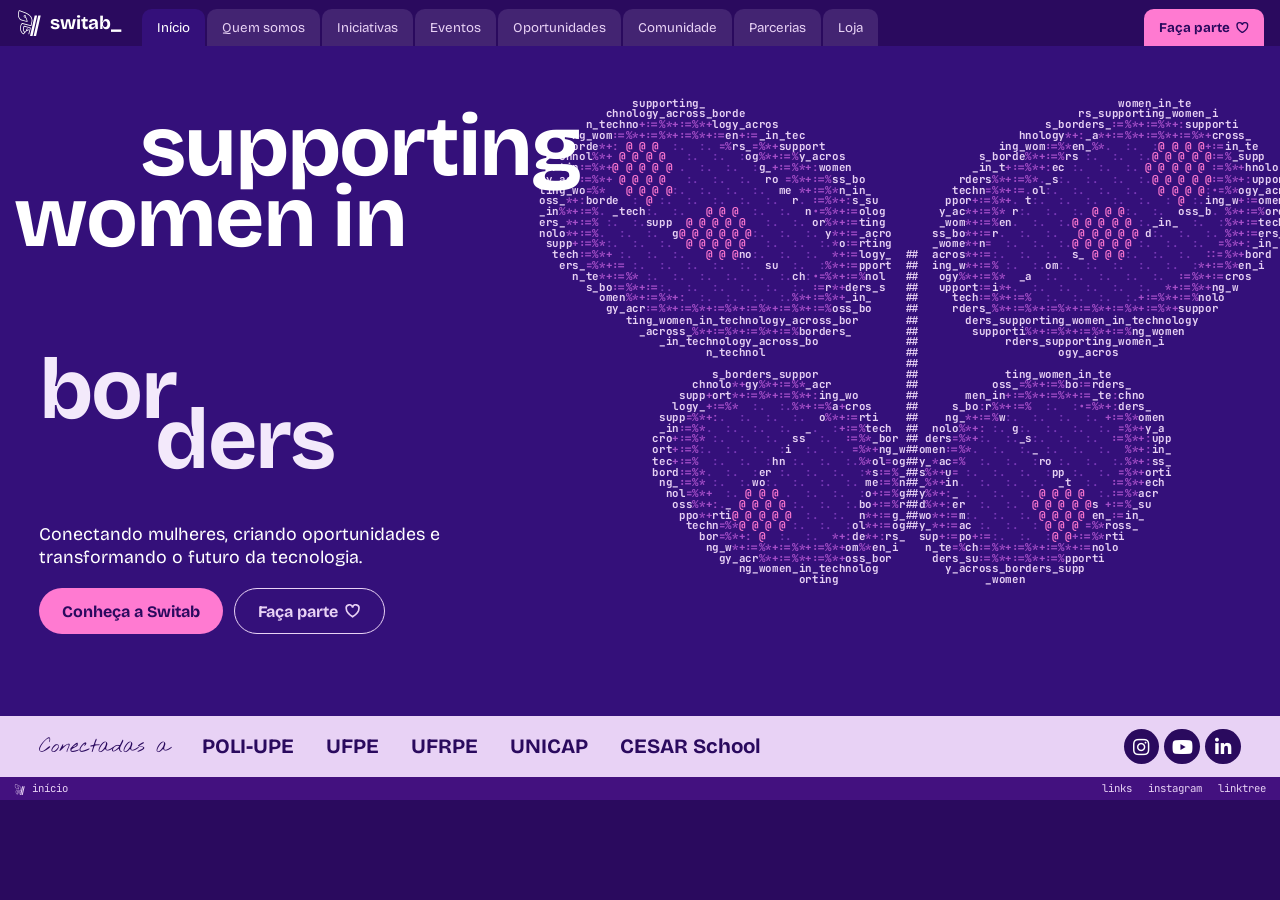
==== commit 680a2e09: "Add files via upload" ====
--- a/index.html
+++ b/index.html
@@ -57,8 +57,9 @@
 <h1 class="tee2"><span class="s1">supporting</span><span class="s2">women in</span><span class="neon" aria-label="technology across"><i style="--d:0.00s">t</i><i style="--d:0.11s">e</i><i style="--d:0.22s">c</i><i style="--d:0.33s">h</i><i style="--d:0.44s">n</i><i style="--d:0.55s">o</i><i style="--d:0.66s">l</i><i style="--d:0.77s">o</i><i style="--d:0.88s">g</i><i style="--d:0.99s">y</i><i style="--d:1.10s">&nbsp;</i><i style="--d:1.21s">a</i><i style="--d:1.32s">c</i><i style="--d:1.43s">r</i><i style="--d:1.54s">o</i><i style="--d:1.65s">s</i><i style="--d:1.76s">s</i></span><span class="s3">bor</span><span class="s4">ders</span></h1>
 <div class="hero-sub2"><p>Conectando mulheres, criando oportunidades e transformando o futuro da tecnologia.</p>
 <div class="btns"><a class="btn pink" href="#quem">Conheça a Switab</a><a class="btn ghost" href="#parte">Faça parte <svg class="hrt" viewBox="0 0 24 22" width=".95em" height=".88em"><path fill="none" stroke="currentColor" stroke-width="2.6" d="M12 20S2 14 2 7a5 5 0 0 1 10-1.6A5 5 0 0 1 22 7c0 7-10 13-10 13z"/></svg></a></div></div>
-<div class="unis"><span>Conectadas a</span><b>POLI-UPE</b><b>UFPE</b><b>UFRPE</b><b>UNICAP</b><b>CESAR School</b><span class="ru"><a class="soc" href="https://www.instagram.com/switab_/">&#xf16d;</a><a class="soc" href="https://linktr.ee/switabproject">&#xf167;</a><a class="soc" href="https://linktr.ee/switabproject">&#xf0e1;</a></span></div>
-</main>
+<div class="unis"><span>Conectadas a</span><b>POLI-UPE</b><b>UFPE</b><b>UFRPE</b><b>UNICAP</b><b>CESAR School</b><span class="ru"><a class="soc" aria-label="Instagram" href="https://www.instagram.com/switab_/">&#xf16d;</a><a class="soc" aria-label="YouTube" href="https://www.youtube.com/@TheSWITABProject-r3t">&#xf167;</a><a class="soc" aria-label="LinkedIn" href="https://www.linkedin.com/company/switab/">&#xf0e1;</a></span></div>
+</main>
+
 <footer class="status"><span><svg class="lg " width="13" height="13" viewBox="367 392 1078 1244"><path fill="currentColor" fill-rule="evenodd" d="M633.4 1529.0L643.0 1524.0L663.1 1505.0L786.0 1374.3L796.0 1369.8L826.0 1368.9L842.0 1362.6L860.9 1343.0L868.8 1321.0L868.3 1306.0L864.0 1292.0L856.3 1278.0L846.0 1268.3L833.0 1261.2L820.0 1258.3L804.0 1258.8L790.0 1263.3L773.5 1275.0L760.3 1294.0L756.1 1313.0L760.2 1340.0L754.2 1354.0L709.0 1403.5L699.0 1408.1L689.5 1405.0L675.7 1389.0L659.7 1360.0L649.4 1326.0L646.2 1304.0L646.2 1264.0L653.4 1219.0L670.2 1176.0L678.0 1172.3L690.0 1173.7L913.0 1232.0L922.0 1235.8L927.2 1241.0L929.3 1252.0L923.5 1279.0L866.2 1506.0L868.3 1521.0L880.0 1528.8L887.0 1528.2L893.8 1524.0L902.4 1508.0L965.5 1262.0L972.0 1222.0L965.0 1210.9L947.0 1203.5L675.0 1131.8L660.0 1130.4L650.3 1134.0L643.3 1143.0L633.3 1166.0L617.4 1216.0L610.3 1262.0L610.0 1301.0L615.0 1337.0L626.8 1377.0L638.4 1399.0L664.8 1435.0L666.8 1443.0L662.5 1453.0L639.0 1477.3L631.0 1482.4L623.0 1482.3L611.0 1474.6L587.0 1450.4L564.9 1424.0L549.1 1400.0L529.7 1359.0L512.5 1299.0L507.8 1243.0L512.3 1188.0L529.8 1119.0L546.9 1081.0L569.0 1048.8L578.0 1042.5L588.0 1041.2L960.0 1138.4L982.0 1142.2L993.0 1140.3L1000.4 1134.0L1005.1 1122.0L1046.7 917.0L1049.6 879.0L1045.4 834.0L1028.9 773.0L1013.0 734.0L996.9 708.0L956.0 654.8L920.0 620.0L881.9 590.0L804.0 540.6L734.3 509.0L480.1 412.0L451.0 402.8L441.0 402.2L426.4 408.0L416.0 416.5L400.6 452.0L387.8 507.0L381.5 548.0L376.8 600.0L378.9 659.0L383.9 691.0L394.7 728.0L414.2 770.0L449.1 819.0L492.0 858.7L512.0 871.3L545.9 882.0L785.0 945.7L812.0 948.5L819.0 944.8L823.4 937.0L819.5 896.0L805.3 844.0L777.7 773.0L750.5 721.0L750.1 708.0L754.5 686.0L751.1 668.0L740.3 648.0L725.0 635.0L709.0 630.1L693.0 629.1L678.0 632.6L665.6 639.0L653.6 651.0L646.8 663.0L642.7 679.0L643.1 694.0L651.0 714.3L664.0 728.3L687.0 740.1L717.0 743.8L726.5 752.0L756.0 813.0L768.7 847.0L780.4 890.0L779.5 896.0L775.0 900.5L760.0 900.8L529.0 839.5L508.0 825.0L489.0 807.6L458.0 771.5L442.4 747.0L422.2 694.0L414.7 658.0L412.4 625.0L413.7 583.0L423.6 515.0L439.0 452.0L443.5 445.0L451.0 442.1L470.0 445.9L720.0 541.7L811.0 587.1L861.2 620.0L900.8 652.0L932.0 682.0L968.0 728.6L995.2 785.0L1009.2 833.0L1013.2 877.0L1010.8 914.0L974.6 1087.0L967.0 1097.4L956.0 1098.6L932.0 1093.3L579.0 1001.2L563.0 1004.1L548.0 1016.6L531.4 1037.0L512.2 1070.0L496.0 1106.6L483.0 1150.0L473.5 1210.0L473.1 1264.0L483.5 1334.0L493.0 1365.7L507.2 1399.0L542.0 1453.7L561.0 1476.5L591.0 1505.5L618.0 1526.1ZM1034.1 1626.0L1043.0 1623.1L1050.0 1616.7L1057.9 1590.0L1260.3 691.0L1266.4 657.0L1263.8 651.0L1257.0 647.5L1170.0 647.1L1162.0 649.2L1156.2 654.0L1112.4 834.0L938.0 1610.0L941.0 1621.0L950.0 1625.7ZM1174.4 1626.0L1208.0 1624.0L1216.0 1618.0L1220.4 1608.0L1434.3 664.0L1433.9 654.0L1425.0 647.6L1334.0 647.4L1325.3 651.0L1320.6 660.0L1106.2 1608.0L1107.9 1619.0L1117.0 1625.1ZM701.0 713.0L691.0 712.3L682.0 707.5L674.0 698.0L670.2 688.0L671.5 678.0L677.0 667.8L685.0 660.9L695.0 657.4L706.0 658.8L717.0 664.8L722.8 672.0L726.1 683.0L725.0 693.4L720.0 703.0L712.0 709.4ZM819.0 1341.2L809.0 1341.8L799.0 1338.4L791.1 1331.0L786.3 1321.0L785.8 1311.0L789.7 1300.0L796.0 1292.3L805.0 1287.9L816.8 1287.0L827.0 1290.7L834.0 1297.4L839.4 1309.0L840.1 1319.0L836.0 1330.0L829.0 1337.0Z"/></svg> início</span><span class="st-r"><a href="#links">links</a><a href="https://www.instagram.com/switab_/">instagram</a><a href="https://linktr.ee/switabproject">linktree</a></span></footer></section><section class="page papel" id="quem" data-c="papel" hidden>
 <main>
 <div class="q-left"><h2>Uma comunidade que acredita no poder da mulher na tecnologia.</h2>
@@ -83,6 +84,14 @@
 </div>
 <div class="q-spk"><svg class="spk" viewBox="0 0 40 40"><path fill="currentColor" d="M20 0c1.5 12 7 18 20 20-13 2-18.500 8-20 20-1.500-12-7-18-20-20C13 18 18.500 12 20 0z"/></svg></div>
 </main>
+<div class="more m-pap">
+<section class="nums"><div><b class="count" data-n="180">180</b><span>participantes universitárias</span></div><div><b class="count" data-n="72">72</b><span>mentoras das empresas</span></div><div><b class="count" data-n="75">75</b><span>alunas mentoras</span></div><div><b class="count" data-n="96">96</b><span>alunas mentoradas</span></div></section>
+<section class="split"><div><h3 class="mh">Um projeto de pesquisa e extensão</h3><p class="lead">O SWITAB é um ecossistema interinstitucional de mentoria, baseado em evidências, que fortalece a permanência e o desenvolvimento profissional de mulheres em STEM.</p><ul class="difs"><li>Mentoria baseada em evidências científicas</li><li>Colaboração entre múltiplas universidades</li><li>Integração com empresas de tecnologia</li><li>Monitoramento contínuo por indicadores</li><li>Ecossistema multinível de desenvolvimento</li><li>Parceria internacional</li><li>Programa orientado por dados</li></ul></div>
+<div class="vid"><video controls preload="none" poster="img/encontro.jpg" src="https://switab.vercel.app/apresentacao.mp4"></video><p>Conheça a história do SWITAB</p></div></section>
+<section><h3 class="mh">Jornada STEM</h3><ol class="jor"><li class="now"><b>2025</b><strong>Edição 1, piloto</strong><span>STEM com foco em Computação.</span></li><li class="now"><b>2026</b><strong>Edição 2</strong><span>STEM com foco em Computação.</span></li><li class=""><b>2027</b><strong>Futura edição</strong><span>Tecnologia e Engenharias.</span></li><li class=""><b>2028+</b><strong>Futura edição</strong><span>Ciência, Tecnologia, Engenharias e Matemática.</span></li></ol></section>
+<section class="split"><div><h3 class="mh">Nossa estrutura de atuação</h3><div class="acc "><details open><summary>Estudantes do Ensino Fundamental e Médio</summary><p>Alunas da educação básica, atuando como mentoradas.</p></details><details><summary>Ingressantes da graduação</summary><p>Calouras da computação, atuando como mentoradas.</p></details><details><summary>Graduandas a partir do 3º período</summary><p>Alunas de computação a partir do 3º período, atuando como embaixadoras e mentoras.</p></details><details><summary>Profissionais das empresas e da academia</summary><p>Profissionais da indústria, acadêmicas e empreendedoras da computação e tecnologia.</p></details><details><summary>SWITAB</summary><p>O nível central do programa, que integra os demais.</p></details></div></div>
+<div class="selos"><h3 class="mh">Reconhecimento</h3><div class="selo"><b>Fulbright 2024/25</b><span>Parceria internacional com a Profa. Carolyn Seaman, da UMBC, diretora do CWIT.</span></div><div class="selo"><b>WIT/CSBC 2026</b><span>Artigo aceito no Women in Technology do Congresso da Sociedade Brasileira de Computação.</span></div></div></section>
+<section><h3 class="mh">Quem faz acontecer</h3><div class="eq"><div><h4>Gestoras</h4><p><b>Carolyn Seaman</b><span>Gestora do projeto nos EUA. Diretora do CWIT, UMBC</span></p><p><b>Liliane Fonseca</b><span>Gestora do projeto no Brasil. Anfitriã, UPE/UNICAP</span></p></div><div><h4>Anfitriãs</h4><p><b>Monique Soares</b><span>UNICAP</span></p><p><b>Paola Accioly</b><span>UFPE</span></p><p><b>Gabrielle Canalle</b><span>CESAR School</span></p><p><b>Andreza Leite</b><span>UFRPE</span></p></div><div><h4>Alunas doutorandas</h4><p><b>Lhaíslla Cavalcanti</b><span>Doutoranda em Computação, UPE</span></p><p><b>Janaine Santos</b><span>Doutoranda em Computação, CIN UFPE</span></p></div></div></section></div>
 <footer class="status"><span><svg class="lg " width="13" height="13" viewBox="367 392 1078 1244"><path fill="currentColor" fill-rule="evenodd" d="M633.4 1529.0L643.0 1524.0L663.1 1505.0L786.0 1374.3L796.0 1369.8L826.0 1368.9L842.0 1362.6L860.9 1343.0L868.8 1321.0L868.3 1306.0L864.0 1292.0L856.3 1278.0L846.0 1268.3L833.0 1261.2L820.0 1258.3L804.0 1258.8L790.0 1263.3L773.5 1275.0L760.3 1294.0L756.1 1313.0L760.2 1340.0L754.2 1354.0L709.0 1403.5L699.0 1408.1L689.5 1405.0L675.7 1389.0L659.7 1360.0L649.4 1326.0L646.2 1304.0L646.2 1264.0L653.4 1219.0L670.2 1176.0L678.0 1172.3L690.0 1173.7L913.0 1232.0L922.0 1235.8L927.2 1241.0L929.3 1252.0L923.5 1279.0L866.2 1506.0L868.3 1521.0L880.0 1528.8L887.0 1528.2L893.8 1524.0L902.4 1508.0L965.5 1262.0L972.0 1222.0L965.0 1210.9L947.0 1203.5L675.0 1131.8L660.0 1130.4L650.3 1134.0L643.3 1143.0L633.3 1166.0L617.4 1216.0L610.3 1262.0L610.0 1301.0L615.0 1337.0L626.8 1377.0L638.4 1399.0L664.8 1435.0L666.8 1443.0L662.5 1453.0L639.0 1477.3L631.0 1482.4L623.0 1482.3L611.0 1474.6L587.0 1450.4L564.9 1424.0L549.1 1400.0L529.7 1359.0L512.5 1299.0L507.8 1243.0L512.3 1188.0L529.8 1119.0L546.9 1081.0L569.0 1048.8L578.0 1042.5L588.0 1041.2L960.0 1138.4L982.0 1142.2L993.0 1140.3L1000.4 1134.0L1005.1 1122.0L1046.7 917.0L1049.6 879.0L1045.4 834.0L1028.9 773.0L1013.0 734.0L996.9 708.0L956.0 654.8L920.0 620.0L881.9 590.0L804.0 540.6L734.3 509.0L480.1 412.0L451.0 402.8L441.0 402.2L426.4 408.0L416.0 416.5L400.6 452.0L387.8 507.0L381.5 548.0L376.8 600.0L378.9 659.0L383.9 691.0L394.7 728.0L414.2 770.0L449.1 819.0L492.0 858.7L512.0 871.3L545.9 882.0L785.0 945.7L812.0 948.5L819.0 944.8L823.4 937.0L819.5 896.0L805.3 844.0L777.7 773.0L750.5 721.0L750.1 708.0L754.5 686.0L751.1 668.0L740.3 648.0L725.0 635.0L709.0 630.1L693.0 629.1L678.0 632.6L665.6 639.0L653.6 651.0L646.8 663.0L642.7 679.0L643.1 694.0L651.0 714.3L664.0 728.3L687.0 740.1L717.0 743.8L726.5 752.0L756.0 813.0L768.7 847.0L780.4 890.0L779.5 896.0L775.0 900.5L760.0 900.8L529.0 839.5L508.0 825.0L489.0 807.6L458.0 771.5L442.4 747.0L422.2 694.0L414.7 658.0L412.4 625.0L413.7 583.0L423.6 515.0L439.0 452.0L443.5 445.0L451.0 442.1L470.0 445.9L720.0 541.7L811.0 587.1L861.2 620.0L900.8 652.0L932.0 682.0L968.0 728.6L995.2 785.0L1009.2 833.0L1013.2 877.0L1010.8 914.0L974.6 1087.0L967.0 1097.4L956.0 1098.6L932.0 1093.3L579.0 1001.2L563.0 1004.1L548.0 1016.6L531.4 1037.0L512.2 1070.0L496.0 1106.6L483.0 1150.0L473.5 1210.0L473.1 1264.0L483.5 1334.0L493.0 1365.7L507.2 1399.0L542.0 1453.7L561.0 1476.5L591.0 1505.5L618.0 1526.1ZM1034.1 1626.0L1043.0 1623.1L1050.0 1616.7L1057.9 1590.0L1260.3 691.0L1266.4 657.0L1263.8 651.0L1257.0 647.5L1170.0 647.1L1162.0 649.2L1156.2 654.0L1112.4 834.0L938.0 1610.0L941.0 1621.0L950.0 1625.7ZM1174.4 1626.0L1208.0 1624.0L1216.0 1618.0L1220.4 1608.0L1434.3 664.0L1433.9 654.0L1425.0 647.6L1334.0 647.4L1325.3 651.0L1320.6 660.0L1106.2 1608.0L1107.9 1619.0L1117.0 1625.1ZM701.0 713.0L691.0 712.3L682.0 707.5L674.0 698.0L670.2 688.0L671.5 678.0L677.0 667.8L685.0 660.9L695.0 657.4L706.0 658.8L717.0 664.8L722.8 672.0L726.1 683.0L725.0 693.4L720.0 703.0L712.0 709.4ZM819.0 1341.2L809.0 1341.8L799.0 1338.4L791.1 1331.0L786.3 1321.0L785.8 1311.0L789.7 1300.0L796.0 1292.3L805.0 1287.9L816.8 1287.0L827.0 1290.7L834.0 1297.4L839.4 1309.0L840.1 1319.0L836.0 1330.0L829.0 1337.0Z"/></svg> quem somos</span><span class="st-r"><a href="#links">links</a><a href="https://www.instagram.com/switab_/">instagram</a><a href="https://linktr.ee/switabproject">linktree</a></span></footer></section><section class="page papel ini" id="iniciativas" data-c="papel ini" hidden>
 <main>
 <div class="ini-bg"></div>
@@ -90,17 +99,24 @@
 <div class="cards"><a href="#oportunidades" class="card c0"><span class="ci"><svg class="spk" viewBox="0 0 40 40"><path fill="currentColor" d="M20 0c1.5 12 7 18 20 20-13 2-18.500 8-20 20-1.500-12-7-18-20-20C13 18 18.500 12 20 0z"/></svg></span><h3>Mentorias</h3><p>Conexão entre universitárias e profissionais. Troca de experiências, orientação e desenvolvimento de carreira.</p><span class="pill">pessoas</span><span class="cstar">★</span></a><a href="#oportunidades" class="card c1"><span class="ci"><svg class="spk" viewBox="0 0 40 40"><path fill="currentColor" d="M20 0c1.5 12 7 18 20 20-13 2-18.500 8-20 20-1.500-12-7-18-20-20C13 18 18.500 12 20 0z"/></svg></span><h3>Visitas técnicas</h3><p>Conheça empresas, equipes e ambientes reais de tecnologia. Veja de perto diferentes trajetórias profissionais.</p><span class="pill">mercado</span><span class="cstar">★</span></a><a href="#oportunidades" class="card c2"><span class="ci"><svg class="spk" viewBox="0 0 40 40"><path fill="currentColor" d="M20 0c1.5 12 7 18 20 20-13 2-18.500 8-20 20-1.500-12-7-18-20-20C13 18 18.500 12 20 0z"/></svg></span><h3>Eventos</h3><p>Palestras, encontros, Career Days, rodas de conversa e hackathons para aprender e criar conexões.</p><span class="pill">comunidade</span><span class="cstar">★</span></a><a href="#oportunidades" class="card c3"><span class="ci"><svg class="spk" viewBox="0 0 40 40"><path fill="currentColor" d="M20 0c1.5 12 7 18 20 20-13 2-18.500 8-20 20-1.500-12-7-18-20-20C13 18 18.500 12 20 0z"/></svg></span><h3>Capacitação</h3><p>Workshops, treinamentos e atividades práticas para ampliar conhecimentos e experimentar novas áreas.</p><span class="pill">aprendizado</span><span class="cstar">★</span></a><a href="#oportunidades" class="card c4"><span class="ci"><svg class="spk" viewBox="0 0 40 40"><path fill="currentColor" d="M20 0c1.5 12 7 18 20 20-13 2-18.500 8-20 20-1.500-12-7-18-20-20C13 18 18.500 12 20 0z"/></svg></span><h3>Inclusão tecnológica</h3><p>Ações que incentivam meninas das escolas e universitárias a descobrir possibilidades na tecnologia.</p><span class="pill">futuro</span><span class="cstar">★</span></a></div>
 <div class="ini-cta"><div><b>Quer participar de uma iniciativa?</b><span>Acompanhe os canais da Switab para saber quando novas atividades e inscrições estiverem disponíveis.</span></div><a class="btn dark" href="#oportunidades">Ver oportunidades</a></div>
 </main>
+<div class="more m-pap"><section><h3 class="mh">A cadeia de mentoria</h3><p class="lead mw">Cada elo aprende com o anterior e ensina o próximo. Clique em um passo para ver como funciona.</p>
+<div class="stepper" role="tablist"><button type="button" class="st on" data-i="0"><i>1</i>Empresas → Graduação</button><button type="button" class="st" data-i="1"><i>2</i>Graduação → Ingressantes</button><button type="button" class="st" data-i="2"><i>3</i>Universidade → Sociedade</button></div>
+<div class="stp"><p class="on">Profissionais das empresas orientam alunas da graduação, a partir do 3º período, para o mercado de trabalho.</p><p class="">Alunas a partir do 3º período são treinadas como mentoras de acolhimento das calouras, apoiando a adaptação acadêmica.</p><p class="">Calouras são treinadas para mentorear alunas da educação básica pelo projeto Technovation Girls.</p></div></section>
+<section><h3 class="mh">Como medimos o impacto</h3><div class="acc "><details open><summary>Adesão ao programa</summary><p>Proporção de participantes ativas em relação às inscrições iniciais.</p></details><details><summary>Engajamento</summary><p>Presença em eventos, preenchimento de formulários, evasão e seus motivos, intenção de engajamento e barreiras à participação.</p></details><details><summary>Valor percebido e satisfação</summary><p>Nota de satisfação dos eventos, utilidade do conteúdo e clareza.</p></details><details><summary>Pertencimento e motivação</summary><p>Pontuação de pertencimento e índice de mudança de motivação.</p></details><details><summary>Evolução longitudinal</summary><p>Acompanhamento do desenvolvimento profissional a longo prazo.</p></details></div></section></div>
 <footer class="status"><span><svg class="lg " width="13" height="13" viewBox="367 392 1078 1244"><path fill="currentColor" fill-rule="evenodd" d="M633.4 1529.0L643.0 1524.0L663.1 1505.0L786.0 1374.3L796.0 1369.8L826.0 1368.9L842.0 1362.6L860.9 1343.0L868.8 1321.0L868.3 1306.0L864.0 1292.0L856.3 1278.0L846.0 1268.3L833.0 1261.2L820.0 1258.3L804.0 1258.8L790.0 1263.3L773.5 1275.0L760.3 1294.0L756.1 1313.0L760.2 1340.0L754.2 1354.0L709.0 1403.5L699.0 1408.1L689.5 1405.0L675.7 1389.0L659.7 1360.0L649.4 1326.0L646.2 1304.0L646.2 1264.0L653.4 1219.0L670.2 1176.0L678.0 1172.3L690.0 1173.7L913.0 1232.0L922.0 1235.8L927.2 1241.0L929.3 1252.0L923.5 1279.0L866.2 1506.0L868.3 1521.0L880.0 1528.8L887.0 1528.2L893.8 1524.0L902.4 1508.0L965.5 1262.0L972.0 1222.0L965.0 1210.9L947.0 1203.5L675.0 1131.8L660.0 1130.4L650.3 1134.0L643.3 1143.0L633.3 1166.0L617.4 1216.0L610.3 1262.0L610.0 1301.0L615.0 1337.0L626.8 1377.0L638.4 1399.0L664.8 1435.0L666.8 1443.0L662.5 1453.0L639.0 1477.3L631.0 1482.4L623.0 1482.3L611.0 1474.6L587.0 1450.4L564.9 1424.0L549.1 1400.0L529.7 1359.0L512.5 1299.0L507.8 1243.0L512.3 1188.0L529.8 1119.0L546.9 1081.0L569.0 1048.8L578.0 1042.5L588.0 1041.2L960.0 1138.4L982.0 1142.2L993.0 1140.3L1000.4 1134.0L1005.1 1122.0L1046.7 917.0L1049.6 879.0L1045.4 834.0L1028.9 773.0L1013.0 734.0L996.9 708.0L956.0 654.8L920.0 620.0L881.9 590.0L804.0 540.6L734.3 509.0L480.1 412.0L451.0 402.8L441.0 402.2L426.4 408.0L416.0 416.5L400.6 452.0L387.8 507.0L381.5 548.0L376.8 600.0L378.9 659.0L383.9 691.0L394.7 728.0L414.2 770.0L449.1 819.0L492.0 858.7L512.0 871.3L545.9 882.0L785.0 945.7L812.0 948.5L819.0 944.8L823.4 937.0L819.5 896.0L805.3 844.0L777.7 773.0L750.5 721.0L750.1 708.0L754.5 686.0L751.1 668.0L740.3 648.0L725.0 635.0L709.0 630.1L693.0 629.1L678.0 632.6L665.6 639.0L653.6 651.0L646.8 663.0L642.7 679.0L643.1 694.0L651.0 714.3L664.0 728.3L687.0 740.1L717.0 743.8L726.5 752.0L756.0 813.0L768.7 847.0L780.4 890.0L779.5 896.0L775.0 900.5L760.0 900.8L529.0 839.5L508.0 825.0L489.0 807.6L458.0 771.5L442.4 747.0L422.2 694.0L414.7 658.0L412.4 625.0L413.7 583.0L423.6 515.0L439.0 452.0L443.5 445.0L451.0 442.1L470.0 445.9L720.0 541.7L811.0 587.1L861.2 620.0L900.8 652.0L932.0 682.0L968.0 728.6L995.2 785.0L1009.2 833.0L1013.2 877.0L1010.8 914.0L974.6 1087.0L967.0 1097.4L956.0 1098.6L932.0 1093.3L579.0 1001.2L563.0 1004.1L548.0 1016.6L531.4 1037.0L512.2 1070.0L496.0 1106.6L483.0 1150.0L473.5 1210.0L473.1 1264.0L483.5 1334.0L493.0 1365.7L507.2 1399.0L542.0 1453.7L561.0 1476.5L591.0 1505.5L618.0 1526.1ZM1034.1 1626.0L1043.0 1623.1L1050.0 1616.7L1057.9 1590.0L1260.3 691.0L1266.4 657.0L1263.8 651.0L1257.0 647.5L1170.0 647.1L1162.0 649.2L1156.2 654.0L1112.4 834.0L938.0 1610.0L941.0 1621.0L950.0 1625.7ZM1174.4 1626.0L1208.0 1624.0L1216.0 1618.0L1220.4 1608.0L1434.3 664.0L1433.9 654.0L1425.0 647.6L1334.0 647.4L1325.3 651.0L1320.6 660.0L1106.2 1608.0L1107.9 1619.0L1117.0 1625.1ZM701.0 713.0L691.0 712.3L682.0 707.5L674.0 698.0L670.2 688.0L671.5 678.0L677.0 667.8L685.0 660.9L695.0 657.4L706.0 658.8L717.0 664.8L722.8 672.0L726.1 683.0L725.0 693.4L720.0 703.0L712.0 709.4ZM819.0 1341.2L809.0 1341.8L799.0 1338.4L791.1 1331.0L786.3 1321.0L785.8 1311.0L789.7 1300.0L796.0 1292.3L805.0 1287.9L816.8 1287.0L827.0 1290.7L834.0 1297.4L839.4 1309.0L840.1 1319.0L836.0 1330.0L829.0 1337.0Z"/></svg> iniciativas</span><span class="st-r"><a href="#links">links</a><a href="https://www.instagram.com/switab_/">instagram</a><a href="https://linktr.ee/switabproject">linktree</a></span></footer></section><section class="page azul" id="eventos" data-c="azul" hidden>
 <main>
 <div class="e-left"><h2>Vem viver essa experiência com a gente!</h2>
 <div class="hack"><span class="hk-tag">destaque</span><div class="hk-t">Hackathon<br>Switab</div><p>Uma experiência colaborativa para transformar desafios em soluções, desenvolver habilidades e fazer networking.</p><div class="hk-big">IDEIAS EM AÇÃO</div><a class="btn pink sm" href="#oportunidades">Saiba mais</a></div></div>
-<div class="agenda"><h4>Próximos encontros <em>datas de exemplo</em></h4>
-<div class="ag"><b>17</b><div><strong>Career Day</strong><span>Conversas sobre trajetórias e carreiras em TI.</span></div></div>
-<div class="ag"><b>24</b><div><strong>Encontro da comunidade</strong><span>Networking, troca de experiências e integração.</span></div></div></div>
+<div class="agenda"><h4>Cronograma 2026</h4><p class="ag-t">De maio a outubro: visitas guiadas, encontros presenciais, pitch regional e mentorias empresariais.</p><a class="btn pink sm" href="#cronograma">Ver cronograma</a></div>
 <div class="wall"><h4>Já aconteceu por aqui</h4>
 <figure class="pol w1" style=""><img src="img/night.jpg"><figcaption>Career Night</figcaption></figure><figure class="pol w2" style=""><img src="img/day.jpg"><figcaption>Career Day Pitang x Switab</figcaption></figure><figure class="pol w3" style=""><img src="img/pitangpost.jpg"><figcaption>Visita à Pitang</figcaption></figure><figure class="pol w4" style=""><img src="img/tech.jpg"><figcaption>Treinamento Technovation</figcaption></figure>
 </div>
 </main>
+<div class="more m-azul" id="cronograma"><section><h3 class="mh">Cronograma oficial 2026</h3>
+<div class="meses"><button type="button" class="mes on" data-m="mai">Maio</button><button type="button" class="mes" data-m="jun">Junho</button><button type="button" class="mes" data-m="jul">Julho</button><button type="button" class="mes" data-m="ago">Agosto</button><button type="button" class="mes" data-m="set">Setembro</button><button type="button" class="mes" data-m="out">Outubro</button></div>
+<div class="tipos"><button type="button" class="tp on" data-t="todos">Todos</button><button type="button" class="tp" data-t="especial">Especial</button><button type="button" class="tp" data-t="externo">Evento externo</button><button type="button" class="tp" data-t="visita">Visita guiada</button><button type="button" class="tp" data-t="presencial">Encontro presencial</button></div>
+<div class="evs"><article class="ev" data-m="mai" data-t="especial"><b>14/05</b><div><em>Especial</em><h4>GP em campo!</h4><p>Oportunidade especial, com vagas limitadas. 8h30.</p></div></article><article class="ev" data-m="mai" data-t="externo"><b>20/05</b><div><em>Evento externo</em><h4>Pitch regional Technovation Girls</h4><p>Etapa regional de apresentações, no CIN/UFPE. 9h às 16h.</p></div></article><article class="ev" data-m="mai" data-t="visita"><b>21/05</b><div><em>Visita guiada</em><h4>Visita guiada e workshop de oratória</h4><p>Turma da manhã, com limite de 30 pessoas. 10h45 às 12h.</p></div></article><article class="ev" data-m="mai" data-t="presencial"><b>26/05</b><div><em>Encontro presencial</em><h4>Encontro presencial UFRPE</h4><p>Encontro presencial na UFRPE.</p></div></article><article class="ev" data-m="mai" data-t="presencial"><b>28/05</b><div><em>Encontro presencial</em><h4>Encontro presencial CESAR School</h4><p>Encontro presencial na CESAR School.</p></div></article><p class="ev-vazio" hidden>Nenhum evento publicado para este filtro ainda.</p></div>
+<div class="cont"><b>Ação contínua: mentorias empresariais.</b> Mentorias com profissionais das empresas, acompanhadas por mentoras da graduação.</div></section></div>
 <footer class="status"><span><svg class="lg " width="13" height="13" viewBox="367 392 1078 1244"><path fill="currentColor" fill-rule="evenodd" d="M633.4 1529.0L643.0 1524.0L663.1 1505.0L786.0 1374.3L796.0 1369.8L826.0 1368.9L842.0 1362.6L860.9 1343.0L868.8 1321.0L868.3 1306.0L864.0 1292.0L856.3 1278.0L846.0 1268.3L833.0 1261.2L820.0 1258.3L804.0 1258.8L790.0 1263.3L773.5 1275.0L760.3 1294.0L756.1 1313.0L760.2 1340.0L754.2 1354.0L709.0 1403.5L699.0 1408.1L689.5 1405.0L675.7 1389.0L659.7 1360.0L649.4 1326.0L646.2 1304.0L646.2 1264.0L653.4 1219.0L670.2 1176.0L678.0 1172.3L690.0 1173.7L913.0 1232.0L922.0 1235.8L927.2 1241.0L929.3 1252.0L923.5 1279.0L866.2 1506.0L868.3 1521.0L880.0 1528.8L887.0 1528.2L893.8 1524.0L902.4 1508.0L965.5 1262.0L972.0 1222.0L965.0 1210.9L947.0 1203.5L675.0 1131.8L660.0 1130.4L650.3 1134.0L643.3 1143.0L633.3 1166.0L617.4 1216.0L610.3 1262.0L610.0 1301.0L615.0 1337.0L626.8 1377.0L638.4 1399.0L664.8 1435.0L666.8 1443.0L662.5 1453.0L639.0 1477.3L631.0 1482.4L623.0 1482.3L611.0 1474.6L587.0 1450.4L564.9 1424.0L549.1 1400.0L529.7 1359.0L512.5 1299.0L507.8 1243.0L512.3 1188.0L529.8 1119.0L546.9 1081.0L569.0 1048.8L578.0 1042.5L588.0 1041.2L960.0 1138.4L982.0 1142.2L993.0 1140.3L1000.4 1134.0L1005.1 1122.0L1046.7 917.0L1049.6 879.0L1045.4 834.0L1028.9 773.0L1013.0 734.0L996.9 708.0L956.0 654.8L920.0 620.0L881.9 590.0L804.0 540.6L734.3 509.0L480.1 412.0L451.0 402.8L441.0 402.2L426.4 408.0L416.0 416.5L400.6 452.0L387.8 507.0L381.5 548.0L376.8 600.0L378.9 659.0L383.9 691.0L394.7 728.0L414.2 770.0L449.1 819.0L492.0 858.7L512.0 871.3L545.9 882.0L785.0 945.7L812.0 948.5L819.0 944.8L823.4 937.0L819.5 896.0L805.3 844.0L777.7 773.0L750.5 721.0L750.1 708.0L754.5 686.0L751.1 668.0L740.3 648.0L725.0 635.0L709.0 630.1L693.0 629.1L678.0 632.6L665.6 639.0L653.6 651.0L646.8 663.0L642.7 679.0L643.1 694.0L651.0 714.3L664.0 728.3L687.0 740.1L717.0 743.8L726.5 752.0L756.0 813.0L768.7 847.0L780.4 890.0L779.5 896.0L775.0 900.5L760.0 900.8L529.0 839.5L508.0 825.0L489.0 807.6L458.0 771.5L442.4 747.0L422.2 694.0L414.7 658.0L412.4 625.0L413.7 583.0L423.6 515.0L439.0 452.0L443.5 445.0L451.0 442.1L470.0 445.9L720.0 541.7L811.0 587.1L861.2 620.0L900.8 652.0L932.0 682.0L968.0 728.6L995.2 785.0L1009.2 833.0L1013.2 877.0L1010.8 914.0L974.6 1087.0L967.0 1097.4L956.0 1098.6L932.0 1093.3L579.0 1001.2L563.0 1004.1L548.0 1016.6L531.4 1037.0L512.2 1070.0L496.0 1106.6L483.0 1150.0L473.5 1210.0L473.1 1264.0L483.5 1334.0L493.0 1365.7L507.2 1399.0L542.0 1453.7L561.0 1476.5L591.0 1505.5L618.0 1526.1ZM1034.1 1626.0L1043.0 1623.1L1050.0 1616.7L1057.9 1590.0L1260.3 691.0L1266.4 657.0L1263.8 651.0L1257.0 647.5L1170.0 647.1L1162.0 649.2L1156.2 654.0L1112.4 834.0L938.0 1610.0L941.0 1621.0L950.0 1625.7ZM1174.4 1626.0L1208.0 1624.0L1216.0 1618.0L1220.4 1608.0L1434.3 664.0L1433.9 654.0L1425.0 647.6L1334.0 647.4L1325.3 651.0L1320.6 660.0L1106.2 1608.0L1107.9 1619.0L1117.0 1625.1ZM701.0 713.0L691.0 712.3L682.0 707.5L674.0 698.0L670.2 688.0L671.5 678.0L677.0 667.8L685.0 660.9L695.0 657.4L706.0 658.8L717.0 664.8L722.8 672.0L726.1 683.0L725.0 693.4L720.0 703.0L712.0 709.4ZM819.0 1341.2L809.0 1341.8L799.0 1338.4L791.1 1331.0L786.3 1321.0L785.8 1311.0L789.7 1300.0L796.0 1292.3L805.0 1287.9L816.8 1287.0L827.0 1290.7L834.0 1297.4L839.4 1309.0L840.1 1319.0L836.0 1330.0L829.0 1337.0Z"/></svg> eventos</span><span class="st-r"><a href="#links">links</a><a href="https://www.instagram.com/switab_/">instagram</a><a href="https://linktr.ee/switabproject">linktree</a></span></footer></section><section class="page term" id="oportunidades" data-c="term" hidden>
 <main>
 <div class="prompt">switab@comunidade:~$ <b>oportunidades --filtro todas</b></div>
@@ -109,6 +125,7 @@
 <div class="dica">Dica: acompanhe os canais oficiais para não perder prazos e novas divulgações.</div><div class="o-lg"><svg class="lg " width="170" height="170" viewBox="367 392 1078 1244"><path fill="currentColor" fill-rule="evenodd" d="M633.4 1529.0L643.0 1524.0L663.1 1505.0L786.0 1374.3L796.0 1369.8L826.0 1368.9L842.0 1362.6L860.9 1343.0L868.8 1321.0L868.3 1306.0L864.0 1292.0L856.3 1278.0L846.0 1268.3L833.0 1261.2L820.0 1258.3L804.0 1258.8L790.0 1263.3L773.5 1275.0L760.3 1294.0L756.1 1313.0L760.2 1340.0L754.2 1354.0L709.0 1403.5L699.0 1408.1L689.5 1405.0L675.7 1389.0L659.7 1360.0L649.4 1326.0L646.2 1304.0L646.2 1264.0L653.4 1219.0L670.2 1176.0L678.0 1172.3L690.0 1173.7L913.0 1232.0L922.0 1235.8L927.2 1241.0L929.3 1252.0L923.5 1279.0L866.2 1506.0L868.3 1521.0L880.0 1528.8L887.0 1528.2L893.8 1524.0L902.4 1508.0L965.5 1262.0L972.0 1222.0L965.0 1210.9L947.0 1203.5L675.0 1131.8L660.0 1130.4L650.3 1134.0L643.3 1143.0L633.3 1166.0L617.4 1216.0L610.3 1262.0L610.0 1301.0L615.0 1337.0L626.8 1377.0L638.4 1399.0L664.8 1435.0L666.8 1443.0L662.5 1453.0L639.0 1477.3L631.0 1482.4L623.0 1482.3L611.0 1474.6L587.0 1450.4L564.9 1424.0L549.1 1400.0L529.7 1359.0L512.5 1299.0L507.8 1243.0L512.3 1188.0L529.8 1119.0L546.9 1081.0L569.0 1048.8L578.0 1042.5L588.0 1041.2L960.0 1138.4L982.0 1142.2L993.0 1140.3L1000.4 1134.0L1005.1 1122.0L1046.7 917.0L1049.6 879.0L1045.4 834.0L1028.9 773.0L1013.0 734.0L996.9 708.0L956.0 654.8L920.0 620.0L881.9 590.0L804.0 540.6L734.3 509.0L480.1 412.0L451.0 402.8L441.0 402.2L426.4 408.0L416.0 416.5L400.6 452.0L387.8 507.0L381.5 548.0L376.8 600.0L378.9 659.0L383.9 691.0L394.7 728.0L414.2 770.0L449.1 819.0L492.0 858.7L512.0 871.3L545.9 882.0L785.0 945.7L812.0 948.5L819.0 944.8L823.4 937.0L819.5 896.0L805.3 844.0L777.7 773.0L750.5 721.0L750.1 708.0L754.5 686.0L751.1 668.0L740.3 648.0L725.0 635.0L709.0 630.1L693.0 629.1L678.0 632.6L665.6 639.0L653.6 651.0L646.8 663.0L642.7 679.0L643.1 694.0L651.0 714.3L664.0 728.3L687.0 740.1L717.0 743.8L726.5 752.0L756.0 813.0L768.7 847.0L780.4 890.0L779.5 896.0L775.0 900.5L760.0 900.8L529.0 839.5L508.0 825.0L489.0 807.6L458.0 771.5L442.4 747.0L422.2 694.0L414.7 658.0L412.4 625.0L413.7 583.0L423.6 515.0L439.0 452.0L443.5 445.0L451.0 442.1L470.0 445.9L720.0 541.7L811.0 587.1L861.2 620.0L900.8 652.0L932.0 682.0L968.0 728.6L995.2 785.0L1009.2 833.0L1013.2 877.0L1010.8 914.0L974.6 1087.0L967.0 1097.4L956.0 1098.6L932.0 1093.3L579.0 1001.2L563.0 1004.1L548.0 1016.6L531.4 1037.0L512.2 1070.0L496.0 1106.6L483.0 1150.0L473.5 1210.0L473.1 1264.0L483.5 1334.0L493.0 1365.7L507.2 1399.0L542.0 1453.7L561.0 1476.5L591.0 1505.5L618.0 1526.1ZM1034.1 1626.0L1043.0 1623.1L1050.0 1616.7L1057.9 1590.0L1260.3 691.0L1266.4 657.0L1263.8 651.0L1257.0 647.5L1170.0 647.1L1162.0 649.2L1156.2 654.0L1112.4 834.0L938.0 1610.0L941.0 1621.0L950.0 1625.7ZM1174.4 1626.0L1208.0 1624.0L1216.0 1618.0L1220.4 1608.0L1434.3 664.0L1433.9 654.0L1425.0 647.6L1334.0 647.4L1325.3 651.0L1320.6 660.0L1106.2 1608.0L1107.9 1619.0L1117.0 1625.1ZM701.0 713.0L691.0 712.3L682.0 707.5L674.0 698.0L670.2 688.0L671.5 678.0L677.0 667.8L685.0 660.9L695.0 657.4L706.0 658.8L717.0 664.8L722.8 672.0L726.1 683.0L725.0 693.4L720.0 703.0L712.0 709.4ZM819.0 1341.2L809.0 1341.8L799.0 1338.4L791.1 1331.0L786.3 1321.0L785.8 1311.0L789.7 1300.0L796.0 1292.3L805.0 1287.9L816.8 1287.0L827.0 1290.7L834.0 1297.4L839.4 1309.0L840.1 1319.0L836.0 1330.0L829.0 1337.0Z"/></svg></div></div>
 <div class="ops"><a href="https://www.instagram.com/switab_/" class="op" data-k="evento"><em class="t-evento">evento</em><div><h3>Eventos gratuitos</h3><p>Encontros, palestras e atividades abertas à comunidade.</p></div><span class="abrir">abrir</span></a><a href="https://www.instagram.com/switab_/" class="op" data-k="bolsa"><em class="t-bolsa">bolsa</em><div><h3>Bolsas e programas</h3><p>Programas de formação e desenvolvimento profissional.</p></div><span class="abrir">abrir</span></a><a href="https://www.instagram.com/switab_/" class="op" data-k="curso"><em class="t-curso">curso</em><div><h3>Cursos e workshops</h3><p>Conteúdos para aprender, praticar e ampliar repertório.</p></div><span class="abrir">abrir</span></a><a href="https://www.instagram.com/switab_/" class="op" data-k="visita"><em class="t-visita">visita</em><div><h3>Visitas a empresas</h3><p>Oportunidades de conhecer ambientes e equipes de tecnologia.</p></div><span class="abrir">abrir</span></a><a href="https://www.instagram.com/switab_/" class="op" data-k="carreira"><em class="t-carreira">carreira</em><div><h3>Processos seletivos</h3><p>Divulgação de oportunidades de entrada e desenvolvimento de carreira.</p></div><span class="abrir">abrir</span></a><a href="https://www.instagram.com/switab_/" class="op" data-k="trilha"><em class="t-trilha">trilha</em><div><h3>Conteúdos e trilhas</h3><p>Materiais e indicações para explorar diferentes áreas de TI.</p></div><span class="abrir">abrir</span></a></div></div>
 </main>
+<div class="more m-term"><section><h3 class="mh">Recursos para participantes</h3><div class="recs"><a href="https://switab.vercel.app/recursos/guia-mentorada"><i>~/</i>Guia da Mentorada</a><a href="https://switab.vercel.app/recursos/manual-mentora"><i>~/</i>Manual da Mentora</a><a href="https://switab.vercel.app/recursos/termo-compromisso"><i>~/</i>Termo de Compromisso</a><a href="https://switab.vercel.app/recursos/codigo-conduta"><i>~/</i>Código de Conduta</a><a href="https://switab.vercel.app/privacidade"><i>~/</i>Política de Privacidade</a></div><a class="btn pink" href="https://switab.vercel.app/login">Acessar o portal</a></section></div>
 <footer class="status"><span><svg class="lg " width="13" height="13" viewBox="367 392 1078 1244"><path fill="currentColor" fill-rule="evenodd" d="M633.4 1529.0L643.0 1524.0L663.1 1505.0L786.0 1374.3L796.0 1369.8L826.0 1368.9L842.0 1362.6L860.9 1343.0L868.8 1321.0L868.3 1306.0L864.0 1292.0L856.3 1278.0L846.0 1268.3L833.0 1261.2L820.0 1258.3L804.0 1258.8L790.0 1263.3L773.5 1275.0L760.3 1294.0L756.1 1313.0L760.2 1340.0L754.2 1354.0L709.0 1403.5L699.0 1408.1L689.5 1405.0L675.7 1389.0L659.7 1360.0L649.4 1326.0L646.2 1304.0L646.2 1264.0L653.4 1219.0L670.2 1176.0L678.0 1172.3L690.0 1173.7L913.0 1232.0L922.0 1235.8L927.2 1241.0L929.3 1252.0L923.5 1279.0L866.2 1506.0L868.3 1521.0L880.0 1528.8L887.0 1528.2L893.8 1524.0L902.4 1508.0L965.5 1262.0L972.0 1222.0L965.0 1210.9L947.0 1203.5L675.0 1131.8L660.0 1130.4L650.3 1134.0L643.3 1143.0L633.3 1166.0L617.4 1216.0L610.3 1262.0L610.0 1301.0L615.0 1337.0L626.8 1377.0L638.4 1399.0L664.8 1435.0L666.8 1443.0L662.5 1453.0L639.0 1477.3L631.0 1482.4L623.0 1482.3L611.0 1474.6L587.0 1450.4L564.9 1424.0L549.1 1400.0L529.7 1359.0L512.5 1299.0L507.8 1243.0L512.3 1188.0L529.8 1119.0L546.9 1081.0L569.0 1048.8L578.0 1042.5L588.0 1041.2L960.0 1138.4L982.0 1142.2L993.0 1140.3L1000.4 1134.0L1005.1 1122.0L1046.7 917.0L1049.6 879.0L1045.4 834.0L1028.9 773.0L1013.0 734.0L996.9 708.0L956.0 654.8L920.0 620.0L881.9 590.0L804.0 540.6L734.3 509.0L480.1 412.0L451.0 402.8L441.0 402.2L426.4 408.0L416.0 416.5L400.6 452.0L387.8 507.0L381.5 548.0L376.8 600.0L378.9 659.0L383.9 691.0L394.7 728.0L414.2 770.0L449.1 819.0L492.0 858.7L512.0 871.3L545.9 882.0L785.0 945.7L812.0 948.5L819.0 944.8L823.4 937.0L819.5 896.0L805.3 844.0L777.7 773.0L750.5 721.0L750.1 708.0L754.5 686.0L751.1 668.0L740.3 648.0L725.0 635.0L709.0 630.1L693.0 629.1L678.0 632.6L665.6 639.0L653.6 651.0L646.8 663.0L642.7 679.0L643.1 694.0L651.0 714.3L664.0 728.3L687.0 740.1L717.0 743.8L726.5 752.0L756.0 813.0L768.7 847.0L780.4 890.0L779.5 896.0L775.0 900.5L760.0 900.8L529.0 839.5L508.0 825.0L489.0 807.6L458.0 771.5L442.4 747.0L422.2 694.0L414.7 658.0L412.4 625.0L413.7 583.0L423.6 515.0L439.0 452.0L443.5 445.0L451.0 442.1L470.0 445.9L720.0 541.7L811.0 587.1L861.2 620.0L900.8 652.0L932.0 682.0L968.0 728.6L995.2 785.0L1009.2 833.0L1013.2 877.0L1010.8 914.0L974.6 1087.0L967.0 1097.4L956.0 1098.6L932.0 1093.3L579.0 1001.2L563.0 1004.1L548.0 1016.6L531.4 1037.0L512.2 1070.0L496.0 1106.6L483.0 1150.0L473.5 1210.0L473.1 1264.0L483.5 1334.0L493.0 1365.7L507.2 1399.0L542.0 1453.7L561.0 1476.5L591.0 1505.5L618.0 1526.1ZM1034.1 1626.0L1043.0 1623.1L1050.0 1616.7L1057.9 1590.0L1260.3 691.0L1266.4 657.0L1263.8 651.0L1257.0 647.5L1170.0 647.1L1162.0 649.2L1156.2 654.0L1112.4 834.0L938.0 1610.0L941.0 1621.0L950.0 1625.7ZM1174.4 1626.0L1208.0 1624.0L1216.0 1618.0L1220.4 1608.0L1434.3 664.0L1433.9 654.0L1425.0 647.6L1334.0 647.4L1325.3 651.0L1320.6 660.0L1106.2 1608.0L1107.9 1619.0L1117.0 1625.1ZM701.0 713.0L691.0 712.3L682.0 707.5L674.0 698.0L670.2 688.0L671.5 678.0L677.0 667.8L685.0 660.9L695.0 657.4L706.0 658.8L717.0 664.8L722.8 672.0L726.1 683.0L725.0 693.4L720.0 703.0L712.0 709.4ZM819.0 1341.2L809.0 1341.8L799.0 1338.4L791.1 1331.0L786.3 1321.0L785.8 1311.0L789.7 1300.0L796.0 1292.3L805.0 1287.9L816.8 1287.0L827.0 1290.7L834.0 1297.4L839.4 1309.0L840.1 1319.0L836.0 1330.0L829.0 1337.0Z"/></svg> oportunidades</span><span class="st-r"><a href="#links">links</a><a href="https://www.instagram.com/switab_/">instagram</a><a href="https://linktr.ee/switabproject">linktree</a></span></footer></section><section class="page orq" id="comunidade" data-c="orq" hidden>
 <main>
 <div class="c-txt"><h2>Por trás de cada oportunidade, existem pessoas.</h2><p class="lead">Estudantes, mentoras, voluntárias e parceiras que acreditam na força da colaboração.</p></div>
@@ -118,20 +135,25 @@
 <div class="hedy"><img src="img/hedy.jpg"><div><h3>Você já viu Hedy Lamarr por aqui?</h3><p>O rosto dela está na nossa camiseta. Atriz e inventora, ela coinventou o salto de frequência, técnica que inspirou tecnologias sem fio.</p></div></div>
 <blockquote>“A tecnologia também é feita pelas histórias que construímos juntas.”<a class="btn dark sm" href="#parte">Faça parte <svg class="hrt" viewBox="0 0 24 22" width=".95em" height=".88em"><path fill="none" stroke="currentColor" stroke-width="2.6" d="M12 20S2 14 2 7a5 5 0 0 1 10-1.6A5 5 0 0 1 22 7c0 7-10 13-10 13z"/></svg></a></blockquote>
 </main>
+<div class="more m-orq"><section><h3 class="mh">Histórias de sucesso</h3><div class="df"><button type="button" class="dfb on" data-f="todas">Todas</button><button type="button" class="dfb" data-f="Mentora">Mentoras</button><button type="button" class="dfb" data-f="Mentorada">Mentoradas</button></div>
+<div class="deps"><figure class="dep" data-f="Mentora"><blockquote class="bq">“O SWITAB tem me ajudado constantemente a descobrir mais do meu potencial”</blockquote><figcaption><b>Alany Vitória Borba de Siqueira</b><span>Mentora, UFPE</span></figcaption></figure><figure class="dep" data-f="Mentora"><blockquote class="bq">“O SWITAB tem sido muito importante para o meu desenvolvimento pessoal e profissional.”</blockquote><figcaption><b>Dyanndra Gabrielly Ribeiro Souza da Silva</b><span>Mentora, UNICAP</span></figcaption></figure><figure class="dep" data-f="Mentora"><blockquote class="bq">“Foi muito legal me colocar na posição de estudante novamente”</blockquote><figcaption><b>Gabriela Oliveira Abi Chahin de Lima Gonçalves</b><span>Mentora, Avanade</span></figcaption></figure><figure class="dep" data-f="Mentorada"><blockquote class="bq">“Graças ao sistema de mentoras, por exemplo, conheci grupos de estudos, competições de programação”</blockquote><figcaption><b>Grazielle Macêdo Santana Campos</b><span>Mentorada, UPE</span></figcaption></figure><figure class="dep" data-f="Mentora"><blockquote class="bq">“tão gratificante ser capaz de transformar minhas vivências em lições”</blockquote><figcaption><b>Maria Clara Pereira Gonçalves</b><span>Mentora, UFPE</span></figcaption></figure><figure class="dep" data-f="Mentora"><blockquote class="bq">“As mentorias com o profissional já no mercado têm me ajudado a entender melhor”</blockquote><figcaption><b>Julya Micaely da Silva</b><span>Mentora, UFRPE</span></figcaption></figure><figure class="dep" data-f="Mentorada"><blockquote class="bq">“O SWITAB Impulsiona meu desenvolvimento pessoal”</blockquote><figcaption><b>Maria Fernanda Martins de Paula</b><span>Mentorada, UNICAP</span></figcaption></figure><figure class="dep" data-f="Mentorada"><blockquote class="bq">“O switab apresenta para as meninas mais oportunidades e uma visão ampla sobre o curso”</blockquote><figcaption><b>Maria Alice Lima de Menezes</b><span>Mentorada, Poli-UPE</span></figcaption></figure><figure class="dep" data-f="Mentora"><blockquote class="bq">“a rede de apoio criada é essencial para o meu desenvolvimento”</blockquote><figcaption><b>Louise Pessoa Araújo Medeiros de Souza</b><span>Mentora, CESAR School</span></figcaption></figure></div></section></div>
 <footer class="status"><span><svg class="lg " width="13" height="13" viewBox="367 392 1078 1244"><path fill="currentColor" fill-rule="evenodd" d="M633.4 1529.0L643.0 1524.0L663.1 1505.0L786.0 1374.3L796.0 1369.8L826.0 1368.9L842.0 1362.6L860.9 1343.0L868.8 1321.0L868.3 1306.0L864.0 1292.0L856.3 1278.0L846.0 1268.3L833.0 1261.2L820.0 1258.3L804.0 1258.8L790.0 1263.3L773.5 1275.0L760.3 1294.0L756.1 1313.0L760.2 1340.0L754.2 1354.0L709.0 1403.5L699.0 1408.1L689.5 1405.0L675.7 1389.0L659.7 1360.0L649.4 1326.0L646.2 1304.0L646.2 1264.0L653.4 1219.0L670.2 1176.0L678.0 1172.3L690.0 1173.7L913.0 1232.0L922.0 1235.8L927.2 1241.0L929.3 1252.0L923.5 1279.0L866.2 1506.0L868.3 1521.0L880.0 1528.8L887.0 1528.2L893.8 1524.0L902.4 1508.0L965.5 1262.0L972.0 1222.0L965.0 1210.9L947.0 1203.5L675.0 1131.8L660.0 1130.4L650.3 1134.0L643.3 1143.0L633.3 1166.0L617.4 1216.0L610.3 1262.0L610.0 1301.0L615.0 1337.0L626.8 1377.0L638.4 1399.0L664.8 1435.0L666.8 1443.0L662.5 1453.0L639.0 1477.3L631.0 1482.4L623.0 1482.3L611.0 1474.6L587.0 1450.4L564.9 1424.0L549.1 1400.0L529.7 1359.0L512.5 1299.0L507.8 1243.0L512.3 1188.0L529.8 1119.0L546.9 1081.0L569.0 1048.8L578.0 1042.5L588.0 1041.2L960.0 1138.4L982.0 1142.2L993.0 1140.3L1000.4 1134.0L1005.1 1122.0L1046.7 917.0L1049.6 879.0L1045.4 834.0L1028.9 773.0L1013.0 734.0L996.9 708.0L956.0 654.8L920.0 620.0L881.9 590.0L804.0 540.6L734.3 509.0L480.1 412.0L451.0 402.8L441.0 402.2L426.4 408.0L416.0 416.5L400.6 452.0L387.8 507.0L381.5 548.0L376.8 600.0L378.9 659.0L383.9 691.0L394.7 728.0L414.2 770.0L449.1 819.0L492.0 858.7L512.0 871.3L545.9 882.0L785.0 945.7L812.0 948.5L819.0 944.8L823.4 937.0L819.5 896.0L805.3 844.0L777.7 773.0L750.5 721.0L750.1 708.0L754.5 686.0L751.1 668.0L740.3 648.0L725.0 635.0L709.0 630.1L693.0 629.1L678.0 632.6L665.6 639.0L653.6 651.0L646.8 663.0L642.7 679.0L643.1 694.0L651.0 714.3L664.0 728.3L687.0 740.1L717.0 743.8L726.5 752.0L756.0 813.0L768.7 847.0L780.4 890.0L779.5 896.0L775.0 900.5L760.0 900.8L529.0 839.5L508.0 825.0L489.0 807.6L458.0 771.5L442.4 747.0L422.2 694.0L414.7 658.0L412.4 625.0L413.7 583.0L423.6 515.0L439.0 452.0L443.5 445.0L451.0 442.1L470.0 445.9L720.0 541.7L811.0 587.1L861.2 620.0L900.8 652.0L932.0 682.0L968.0 728.6L995.2 785.0L1009.2 833.0L1013.2 877.0L1010.8 914.0L974.6 1087.0L967.0 1097.4L956.0 1098.6L932.0 1093.3L579.0 1001.2L563.0 1004.1L548.0 1016.6L531.4 1037.0L512.2 1070.0L496.0 1106.6L483.0 1150.0L473.5 1210.0L473.1 1264.0L483.5 1334.0L493.0 1365.7L507.2 1399.0L542.0 1453.7L561.0 1476.5L591.0 1505.5L618.0 1526.1ZM1034.1 1626.0L1043.0 1623.1L1050.0 1616.7L1057.9 1590.0L1260.3 691.0L1266.4 657.0L1263.8 651.0L1257.0 647.5L1170.0 647.1L1162.0 649.2L1156.2 654.0L1112.4 834.0L938.0 1610.0L941.0 1621.0L950.0 1625.7ZM1174.4 1626.0L1208.0 1624.0L1216.0 1618.0L1220.4 1608.0L1434.3 664.0L1433.9 654.0L1425.0 647.6L1334.0 647.4L1325.3 651.0L1320.6 660.0L1106.2 1608.0L1107.9 1619.0L1117.0 1625.1ZM701.0 713.0L691.0 712.3L682.0 707.5L674.0 698.0L670.2 688.0L671.5 678.0L677.0 667.8L685.0 660.9L695.0 657.4L706.0 658.8L717.0 664.8L722.8 672.0L726.1 683.0L725.0 693.4L720.0 703.0L712.0 709.4ZM819.0 1341.2L809.0 1341.8L799.0 1338.4L791.1 1331.0L786.3 1321.0L785.8 1311.0L789.7 1300.0L796.0 1292.3L805.0 1287.9L816.8 1287.0L827.0 1290.7L834.0 1297.4L839.4 1309.0L840.1 1319.0L836.0 1330.0L829.0 1337.0Z"/></svg> comunidade</span><span class="st-r"><a href="#links">links</a><a href="https://www.instagram.com/switab_/">instagram</a><a href="https://linktr.ee/switabproject">linktree</a></span></footer></section><section class="page papel" id="parcerias" data-c="papel" hidden>
 <main>
 <div class="pa-l"><h2>Juntos, podemos ir ainda mais longe.</h2><p class="lead">Sua empresa ou instituição pode apoiar nossa missão e ampliar o acesso de meninas e mulheres a experiências na tecnologia.</p>
 <h4>Por que apoiar?</h4><ul class="why"><li>Fortalecimento da diversidade no setor</li><li>Visibilidade da marca em ações e eventos</li><li>Conexão com talentos universitários</li><li>Impacto social e educacional</li></ul>
-<div class="doors">Já abriram as portas para a gente em encontros e visitas: <b>Pitang</b>, <b>Accenture</b> e <b>Liferay</b>.</div></div>
+<div class="doors">Empresas parceiras: <b>Avanade</b>, <b>NTT Data</b>, <b>Pitang</b>, <b>Thoughtworks</b>, <b>Liferay</b> e <b>Tempest</b>.</div></div>
 <div class="pa-r"><h4>Formas de colaborar</h4><div class="fold f0"><span class="ftab">Apoio financeiro</span><p>Patrocínio de eventos, premiações e iniciativas.</p></div><div class="fold f1"><span class="ftab">Apoio institucional</span><p>Divulgação, certificação e fortalecimento da rede.</p></div><div class="fold f2"><span class="ftab">Apoio estrutural</span><p>Espaços, equipamentos, brindes e serviços.</p></div><div class="fold f3"><span class="ftab">Conhecimento</span><p>Mentorias, palestras, oficinas e visitas técnicas.</p></div>
-<div class="pa-cta"><div><b>Vamos construir uma parceria?</b><span>Converse com a equipe e descubra como sua organização pode participar.</span></div><a class="btn pink" href="#parte">Quero ser parceiro(a)</a></div></div>
-</main>
+<div class="pa-cta"><div><b>Vamos construir uma parceria?</b><span>Converse com a equipe e descubra como sua organização pode participar.</span></div><a class="btn pink" href="https://switab.vercel.app/parceiros">Quero ser parceiro(a)</a></div></div>
+</main>
+<div class="more m-pap"><section><h3 class="mh">Quem já está com a gente</h3><div class="marq"><div class="mq"><span>Avanade</span><span>NTT Data</span><span>Pitang</span><span>Thoughtworks</span><span>Liferay</span><span>Tempest</span><span>Fulbright</span><span>UMBC</span><span>Avanade</span><span>NTT Data</span><span>Pitang</span><span>Thoughtworks</span><span>Liferay</span><span>Tempest</span><span>Fulbright</span><span>UMBC</span></div></div>
+<div class="pmail"><span>Fale com a equipe: <a href="mailto:switabproject@gmail.com">switabproject@gmail.com</a></span><a class="btn dark" href="https://switab.vercel.app/parceiros">Seja um parceiro</a></div></section></div>
 <footer class="status"><span><svg class="lg " width="13" height="13" viewBox="367 392 1078 1244"><path fill="currentColor" fill-rule="evenodd" d="M633.4 1529.0L643.0 1524.0L663.1 1505.0L786.0 1374.3L796.0 1369.8L826.0 1368.9L842.0 1362.6L860.9 1343.0L868.8 1321.0L868.3 1306.0L864.0 1292.0L856.3 1278.0L846.0 1268.3L833.0 1261.2L820.0 1258.3L804.0 1258.8L790.0 1263.3L773.5 1275.0L760.3 1294.0L756.1 1313.0L760.2 1340.0L754.2 1354.0L709.0 1403.5L699.0 1408.1L689.5 1405.0L675.7 1389.0L659.7 1360.0L649.4 1326.0L646.2 1304.0L646.2 1264.0L653.4 1219.0L670.2 1176.0L678.0 1172.3L690.0 1173.7L913.0 1232.0L922.0 1235.8L927.2 1241.0L929.3 1252.0L923.5 1279.0L866.2 1506.0L868.3 1521.0L880.0 1528.8L887.0 1528.2L893.8 1524.0L902.4 1508.0L965.5 1262.0L972.0 1222.0L965.0 1210.9L947.0 1203.5L675.0 1131.8L660.0 1130.4L650.3 1134.0L643.3 1143.0L633.3 1166.0L617.4 1216.0L610.3 1262.0L610.0 1301.0L615.0 1337.0L626.8 1377.0L638.4 1399.0L664.8 1435.0L666.8 1443.0L662.5 1453.0L639.0 1477.3L631.0 1482.4L623.0 1482.3L611.0 1474.6L587.0 1450.4L564.9 1424.0L549.1 1400.0L529.7 1359.0L512.5 1299.0L507.8 1243.0L512.3 1188.0L529.8 1119.0L546.9 1081.0L569.0 1048.8L578.0 1042.5L588.0 1041.2L960.0 1138.4L982.0 1142.2L993.0 1140.3L1000.4 1134.0L1005.1 1122.0L1046.7 917.0L1049.6 879.0L1045.4 834.0L1028.9 773.0L1013.0 734.0L996.9 708.0L956.0 654.8L920.0 620.0L881.9 590.0L804.0 540.6L734.3 509.0L480.1 412.0L451.0 402.8L441.0 402.2L426.4 408.0L416.0 416.5L400.6 452.0L387.8 507.0L381.5 548.0L376.8 600.0L378.9 659.0L383.9 691.0L394.7 728.0L414.2 770.0L449.1 819.0L492.0 858.7L512.0 871.3L545.9 882.0L785.0 945.7L812.0 948.5L819.0 944.8L823.4 937.0L819.5 896.0L805.3 844.0L777.7 773.0L750.5 721.0L750.1 708.0L754.5 686.0L751.1 668.0L740.3 648.0L725.0 635.0L709.0 630.1L693.0 629.1L678.0 632.6L665.6 639.0L653.6 651.0L646.8 663.0L642.7 679.0L643.1 694.0L651.0 714.3L664.0 728.3L687.0 740.1L717.0 743.8L726.5 752.0L756.0 813.0L768.7 847.0L780.4 890.0L779.5 896.0L775.0 900.5L760.0 900.8L529.0 839.5L508.0 825.0L489.0 807.6L458.0 771.5L442.4 747.0L422.2 694.0L414.7 658.0L412.4 625.0L413.7 583.0L423.6 515.0L439.0 452.0L443.5 445.0L451.0 442.1L470.0 445.9L720.0 541.7L811.0 587.1L861.2 620.0L900.8 652.0L932.0 682.0L968.0 728.6L995.2 785.0L1009.2 833.0L1013.2 877.0L1010.8 914.0L974.6 1087.0L967.0 1097.4L956.0 1098.6L932.0 1093.3L579.0 1001.2L563.0 1004.1L548.0 1016.6L531.4 1037.0L512.2 1070.0L496.0 1106.6L483.0 1150.0L473.5 1210.0L473.1 1264.0L483.5 1334.0L493.0 1365.7L507.2 1399.0L542.0 1453.7L561.0 1476.5L591.0 1505.5L618.0 1526.1ZM1034.1 1626.0L1043.0 1623.1L1050.0 1616.7L1057.9 1590.0L1260.3 691.0L1266.4 657.0L1263.8 651.0L1257.0 647.5L1170.0 647.1L1162.0 649.2L1156.2 654.0L1112.4 834.0L938.0 1610.0L941.0 1621.0L950.0 1625.7ZM1174.4 1626.0L1208.0 1624.0L1216.0 1618.0L1220.4 1608.0L1434.3 664.0L1433.9 654.0L1425.0 647.6L1334.0 647.4L1325.3 651.0L1320.6 660.0L1106.2 1608.0L1107.9 1619.0L1117.0 1625.1ZM701.0 713.0L691.0 712.3L682.0 707.5L674.0 698.0L670.2 688.0L671.5 678.0L677.0 667.8L685.0 660.9L695.0 657.4L706.0 658.8L717.0 664.8L722.8 672.0L726.1 683.0L725.0 693.4L720.0 703.0L712.0 709.4ZM819.0 1341.2L809.0 1341.8L799.0 1338.4L791.1 1331.0L786.3 1321.0L785.8 1311.0L789.7 1300.0L796.0 1292.3L805.0 1287.9L816.8 1287.0L827.0 1290.7L834.0 1297.4L839.4 1309.0L840.1 1319.0L836.0 1330.0L829.0 1337.0Z"/></svg> parcerias</span><span class="st-r"><a href="#links">links</a><a href="https://www.instagram.com/switab_/">instagram</a><a href="https://linktr.ee/switabproject">linktree</a></span></footer></section><section class="page loja" id="loja" data-c="loja" hidden>
 <main>
 <header class="l-h"><h2>Leve a Switab com você.</h2><p class="lead">Produtos oficiais para celebrar a comunidade e apoiar a identidade da iniciativa.</p><div class="price"><span>2º lote</span><b>R$ 45,00</b></div></header>
 <div class="shirts"><a class="shirt" href="https://linktr.ee/switabproject" style="background:#A64FC9"><img src="img/b.jpg"><div class="sh-t"><h3>Taking up space in STEM</h3><p>Borboleta feita de caracteres, nas costas.</p></div></a><a class="shirt" href="https://linktr.ee/switabproject" style="background:#3A1180"><img src="img/h.jpg"><div class="sh-t"><h3>Supporting women in technology across borders</h3><p>Hedy Lamarr e as universidades da rede.</p></div></a><a class="shirt" href="https://linktr.ee/switabproject" style="background:#1212E0"><img src="img/t.jpg"><div class="sh-t"><h3>Trust the processor</h3><p>Do not panic: o status atual é provavelmente ok.</p></div></a></div>
-<div class="l-f"><a class="btn dark" href="https://linktr.ee/switabproject">Ver camisetas</a><div><b>Acompanhe nossa jornada</b><span>Vídeos, novidades e registros da comunidade.</span></div><div class="socs"><a class="soc" href="https://www.instagram.com/switab_/">&#xf16d;</a><a class="soc" href="https://linktr.ee/switabproject">&#xf167;</a><a class="soc" href="https://linktr.ee/switabproject">&#xf0e1;</a></div></div>
-</main>
+<div class="l-f"><a class="btn dark" href="https://linktr.ee/switabproject">Ver camisetas</a><div><b>Acompanhe nossa jornada</b><span>Vídeos, novidades e registros da comunidade.</span></div><div class="socs"><a class="soc" aria-label="Instagram" href="https://www.instagram.com/switab_/">&#xf16d;</a><a class="soc" aria-label="YouTube" href="https://www.youtube.com/@TheSWITABProject-r3t">&#xf167;</a><a class="soc" aria-label="LinkedIn" href="https://www.linkedin.com/company/switab/">&#xf0e1;</a></div></div>
+</main>
+
 <footer class="status"><span><svg class="lg " width="13" height="13" viewBox="367 392 1078 1244"><path fill="currentColor" fill-rule="evenodd" d="M633.4 1529.0L643.0 1524.0L663.1 1505.0L786.0 1374.3L796.0 1369.8L826.0 1368.9L842.0 1362.6L860.9 1343.0L868.8 1321.0L868.3 1306.0L864.0 1292.0L856.3 1278.0L846.0 1268.3L833.0 1261.2L820.0 1258.3L804.0 1258.8L790.0 1263.3L773.5 1275.0L760.3 1294.0L756.1 1313.0L760.2 1340.0L754.2 1354.0L709.0 1403.5L699.0 1408.1L689.5 1405.0L675.7 1389.0L659.7 1360.0L649.4 1326.0L646.2 1304.0L646.2 1264.0L653.4 1219.0L670.2 1176.0L678.0 1172.3L690.0 1173.7L913.0 1232.0L922.0 1235.8L927.2 1241.0L929.3 1252.0L923.5 1279.0L866.2 1506.0L868.3 1521.0L880.0 1528.8L887.0 1528.2L893.8 1524.0L902.4 1508.0L965.5 1262.0L972.0 1222.0L965.0 1210.9L947.0 1203.5L675.0 1131.8L660.0 1130.4L650.3 1134.0L643.3 1143.0L633.3 1166.0L617.4 1216.0L610.3 1262.0L610.0 1301.0L615.0 1337.0L626.8 1377.0L638.4 1399.0L664.8 1435.0L666.8 1443.0L662.5 1453.0L639.0 1477.3L631.0 1482.4L623.0 1482.3L611.0 1474.6L587.0 1450.4L564.9 1424.0L549.1 1400.0L529.7 1359.0L512.5 1299.0L507.8 1243.0L512.3 1188.0L529.8 1119.0L546.9 1081.0L569.0 1048.8L578.0 1042.5L588.0 1041.2L960.0 1138.4L982.0 1142.2L993.0 1140.3L1000.4 1134.0L1005.1 1122.0L1046.7 917.0L1049.6 879.0L1045.4 834.0L1028.9 773.0L1013.0 734.0L996.9 708.0L956.0 654.8L920.0 620.0L881.9 590.0L804.0 540.6L734.3 509.0L480.1 412.0L451.0 402.8L441.0 402.2L426.4 408.0L416.0 416.5L400.6 452.0L387.8 507.0L381.5 548.0L376.8 600.0L378.9 659.0L383.9 691.0L394.7 728.0L414.2 770.0L449.1 819.0L492.0 858.7L512.0 871.3L545.9 882.0L785.0 945.7L812.0 948.5L819.0 944.8L823.4 937.0L819.5 896.0L805.3 844.0L777.7 773.0L750.5 721.0L750.1 708.0L754.5 686.0L751.1 668.0L740.3 648.0L725.0 635.0L709.0 630.1L693.0 629.1L678.0 632.6L665.6 639.0L653.6 651.0L646.8 663.0L642.7 679.0L643.1 694.0L651.0 714.3L664.0 728.3L687.0 740.1L717.0 743.8L726.5 752.0L756.0 813.0L768.7 847.0L780.4 890.0L779.5 896.0L775.0 900.5L760.0 900.8L529.0 839.5L508.0 825.0L489.0 807.6L458.0 771.5L442.4 747.0L422.2 694.0L414.7 658.0L412.4 625.0L413.7 583.0L423.6 515.0L439.0 452.0L443.5 445.0L451.0 442.1L470.0 445.9L720.0 541.7L811.0 587.1L861.2 620.0L900.8 652.0L932.0 682.0L968.0 728.6L995.2 785.0L1009.2 833.0L1013.2 877.0L1010.8 914.0L974.6 1087.0L967.0 1097.4L956.0 1098.6L932.0 1093.3L579.0 1001.2L563.0 1004.1L548.0 1016.6L531.4 1037.0L512.2 1070.0L496.0 1106.6L483.0 1150.0L473.5 1210.0L473.1 1264.0L483.5 1334.0L493.0 1365.7L507.2 1399.0L542.0 1453.7L561.0 1476.5L591.0 1505.5L618.0 1526.1ZM1034.1 1626.0L1043.0 1623.1L1050.0 1616.7L1057.9 1590.0L1260.3 691.0L1266.4 657.0L1263.8 651.0L1257.0 647.5L1170.0 647.1L1162.0 649.2L1156.2 654.0L1112.4 834.0L938.0 1610.0L941.0 1621.0L950.0 1625.7ZM1174.4 1626.0L1208.0 1624.0L1216.0 1618.0L1220.4 1608.0L1434.3 664.0L1433.9 654.0L1425.0 647.6L1334.0 647.4L1325.3 651.0L1320.6 660.0L1106.2 1608.0L1107.9 1619.0L1117.0 1625.1ZM701.0 713.0L691.0 712.3L682.0 707.5L674.0 698.0L670.2 688.0L671.5 678.0L677.0 667.8L685.0 660.9L695.0 657.4L706.0 658.8L717.0 664.8L722.8 672.0L726.1 683.0L725.0 693.4L720.0 703.0L712.0 709.4ZM819.0 1341.2L809.0 1341.8L799.0 1338.4L791.1 1331.0L786.3 1321.0L785.8 1311.0L789.7 1300.0L796.0 1292.3L805.0 1287.9L816.8 1287.0L827.0 1290.7L834.0 1297.4L839.4 1309.0L840.1 1319.0L836.0 1330.0L829.0 1337.0Z"/></svg> loja</span><span class="st-r"><a href="#links">links</a><a href="https://www.instagram.com/switab_/">instagram</a><a href="https://linktr.ee/switabproject">linktree</a></span></footer></section><section class="page rosa" id="parte" data-c="rosa" hidden>
 <main>
 <div class="pt-bf"><pre class="bf">                                                                                                                
@@ -190,10 +212,20 @@
                                                                                                                 </pre></div>
 <h2 class="pt-h">Vamos construir juntas?</h2>
 <p class="lead pt-l">Se você é estudante, profissional, instituição ou empresa, existe um jeito de se conectar com a Switab.</p>
-<div class="doors3"><a class="door d0" href="#oportunidades"><span class="dt">Estudantes</span><h3>Quero participar</h3><p>Acompanhe atividades, oportunidades e chamadas abertas à comunidade.</p><u>Ver oportunidades</u></a><a class="door d1" href="#parcerias"><span class="dt">Empresas</span><h3>Quero apoiar</h3><p>Conheça as possibilidades de parceria e colaboração com a Switab.</p><u>Ver parcerias</u></a><a class="door d2" href="https://www.instagram.com/switab_/"><span class="dt">Redes</span><h3>Quero acompanhar</h3><p>Siga nossos canais e fique por dentro de novidades, eventos e histórias.</p><u>Seguir a Switab</u></a></div>
+<div class="doors3"><a class="door d0" href="#inscricao"><span class="dt">Estudantes</span><h3>Quero participar</h3><p>Acompanhe atividades, oportunidades e chamadas abertas à comunidade.</p><u>Fazer inscrição</u></a><a class="door d1" href="#parcerias"><span class="dt">Empresas</span><h3>Quero apoiar</h3><p>Conheça as possibilidades de parceria e colaboração com a Switab.</p><u>Ver parcerias</u></a><a class="door d2" href="https://www.instagram.com/switab_/"><span class="dt">Redes</span><h3>Quero acompanhar</h3><p>Siga nossos canais e fique por dentro de novidades, eventos e histórias.</p><u>Seguir a Switab</u></a></div>
 <div class="foot"><svg class="lg " width="58" height="58" viewBox="367 392 1078 1244"><path fill="currentColor" fill-rule="evenodd" d="M633.4 1529.0L643.0 1524.0L663.1 1505.0L786.0 1374.3L796.0 1369.8L826.0 1368.9L842.0 1362.6L860.9 1343.0L868.8 1321.0L868.3 1306.0L864.0 1292.0L856.3 1278.0L846.0 1268.3L833.0 1261.2L820.0 1258.3L804.0 1258.8L790.0 1263.3L773.5 1275.0L760.3 1294.0L756.1 1313.0L760.2 1340.0L754.2 1354.0L709.0 1403.5L699.0 1408.1L689.5 1405.0L675.7 1389.0L659.7 1360.0L649.4 1326.0L646.2 1304.0L646.2 1264.0L653.4 1219.0L670.2 1176.0L678.0 1172.3L690.0 1173.7L913.0 1232.0L922.0 1235.8L927.2 1241.0L929.3 1252.0L923.5 1279.0L866.2 1506.0L868.3 1521.0L880.0 1528.8L887.0 1528.2L893.8 1524.0L902.4 1508.0L965.5 1262.0L972.0 1222.0L965.0 1210.9L947.0 1203.5L675.0 1131.8L660.0 1130.4L650.3 1134.0L643.3 1143.0L633.3 1166.0L617.4 1216.0L610.3 1262.0L610.0 1301.0L615.0 1337.0L626.8 1377.0L638.4 1399.0L664.8 1435.0L666.8 1443.0L662.5 1453.0L639.0 1477.3L631.0 1482.4L623.0 1482.3L611.0 1474.6L587.0 1450.4L564.9 1424.0L549.1 1400.0L529.7 1359.0L512.5 1299.0L507.8 1243.0L512.3 1188.0L529.8 1119.0L546.9 1081.0L569.0 1048.8L578.0 1042.5L588.0 1041.2L960.0 1138.4L982.0 1142.2L993.0 1140.3L1000.4 1134.0L1005.1 1122.0L1046.7 917.0L1049.6 879.0L1045.4 834.0L1028.9 773.0L1013.0 734.0L996.9 708.0L956.0 654.8L920.0 620.0L881.9 590.0L804.0 540.6L734.3 509.0L480.1 412.0L451.0 402.8L441.0 402.2L426.4 408.0L416.0 416.5L400.6 452.0L387.8 507.0L381.5 548.0L376.8 600.0L378.9 659.0L383.9 691.0L394.7 728.0L414.2 770.0L449.1 819.0L492.0 858.7L512.0 871.3L545.9 882.0L785.0 945.7L812.0 948.5L819.0 944.8L823.4 937.0L819.5 896.0L805.3 844.0L777.7 773.0L750.5 721.0L750.1 708.0L754.5 686.0L751.1 668.0L740.3 648.0L725.0 635.0L709.0 630.1L693.0 629.1L678.0 632.6L665.6 639.0L653.6 651.0L646.8 663.0L642.7 679.0L643.1 694.0L651.0 714.3L664.0 728.3L687.0 740.1L717.0 743.8L726.5 752.0L756.0 813.0L768.7 847.0L780.4 890.0L779.5 896.0L775.0 900.5L760.0 900.8L529.0 839.5L508.0 825.0L489.0 807.6L458.0 771.5L442.4 747.0L422.2 694.0L414.7 658.0L412.4 625.0L413.7 583.0L423.6 515.0L439.0 452.0L443.5 445.0L451.0 442.1L470.0 445.9L720.0 541.7L811.0 587.1L861.2 620.0L900.8 652.0L932.0 682.0L968.0 728.6L995.2 785.0L1009.2 833.0L1013.2 877.0L1010.8 914.0L974.6 1087.0L967.0 1097.4L956.0 1098.6L932.0 1093.3L579.0 1001.2L563.0 1004.1L548.0 1016.6L531.4 1037.0L512.2 1070.0L496.0 1106.6L483.0 1150.0L473.5 1210.0L473.1 1264.0L483.5 1334.0L493.0 1365.7L507.2 1399.0L542.0 1453.7L561.0 1476.5L591.0 1505.5L618.0 1526.1ZM1034.1 1626.0L1043.0 1623.1L1050.0 1616.7L1057.9 1590.0L1260.3 691.0L1266.4 657.0L1263.8 651.0L1257.0 647.5L1170.0 647.1L1162.0 649.2L1156.2 654.0L1112.4 834.0L938.0 1610.0L941.0 1621.0L950.0 1625.7ZM1174.4 1626.0L1208.0 1624.0L1216.0 1618.0L1220.4 1608.0L1434.3 664.0L1433.9 654.0L1425.0 647.6L1334.0 647.4L1325.3 651.0L1320.6 660.0L1106.2 1608.0L1107.9 1619.0L1117.0 1625.1ZM701.0 713.0L691.0 712.3L682.0 707.5L674.0 698.0L670.2 688.0L671.5 678.0L677.0 667.8L685.0 660.9L695.0 657.4L706.0 658.8L717.0 664.8L722.8 672.0L726.1 683.0L725.0 693.4L720.0 703.0L712.0 709.4ZM819.0 1341.2L809.0 1341.8L799.0 1338.4L791.1 1331.0L786.3 1321.0L785.8 1311.0L789.7 1300.0L796.0 1292.3L805.0 1287.9L816.8 1287.0L827.0 1290.7L834.0 1297.4L839.4 1309.0L840.1 1319.0L836.0 1330.0L829.0 1337.0Z"/></svg><div><b>switab_</b><span>Supporting Women in Technology Across Borders.</span></div>
-<div class="f-c"><span>Instagram: @switab_</span><span>linktr.ee/switabproject</span></div><div class="socs"><a class="soc" href="https://www.instagram.com/switab_/">&#xf16d;</a><a class="soc" href="https://linktr.ee/switabproject">&#xf167;</a><a class="soc" href="https://linktr.ee/switabproject">&#xf0e1;</a></div><a class="btn pink" href="https://www.instagram.com/switab_/">Fale com a equipe</a></div>
-</main>
+<div class="f-c"><span>switabproject@gmail.com</span><span>linktr.ee/switabproject</span></div><div class="socs"><a class="soc" aria-label="Instagram" href="https://www.instagram.com/switab_/">&#xf16d;</a><a class="soc" aria-label="YouTube" href="https://www.youtube.com/@TheSWITABProject-r3t">&#xf167;</a><a class="soc" aria-label="LinkedIn" href="https://www.linkedin.com/company/switab/">&#xf0e1;</a></div><a class="btn pink" href="mailto:switabproject@gmail.com">Fale com a equipe</a></div>
+</main>
+<div class="more m-pap"><section id="inscricao" class="split"><div><h3 class="mh">Escolha como participar</h3>
+<div class="roles"><button type="button" class="role on" data-r="Ser Mentorada"><b>Quero ser mentorada</b><span>Para estudantes de graduação que buscam orientação e crescimento profissional.</span></button><button type="button" class="role" data-r="Ser Mentora"><b>Quero ser mentora</b><span>Para compartilhar sua experiência e apoiar mulheres na carreira.</span></button><button type="button" class="role" data-r="Ser Embaixadora"><b>Quero ser embaixadora</b><span>Para coordenar grupos de mentoras e representar o projeto na sua instituição.</span></button></div>
+<h3 class="mh fq">Perguntas frequentes</h3><div class="acc "><details open><summary>Como funciona o programa de mentoria?</summary><p>Estudantes veteranas e profissionais orientam alunas iniciantes em um modelo de mentoria entre pares, com missões estruturadas, metas SMART e encontros regulares.</p></details><details><summary>Quanto tempo preciso dedicar semanalmente?</summary><p>Em média, 2 a 3 horas por semana, incluindo encontros, check-ins no portal e as missões.</p></details><details><summary>Posso mudar de mentora durante o programa?</summary><p>Sim. Se a parceria não estiver funcionando, você pode pedir um ajuste à Embaixadora ou Anfitriã da sua instituição.</p></details><details><summary>O que acontece se eu perder um encontro?</summary><p>Imprevistos acontecem. Avise sua mentora com antecedência e remarque. A presença mínima de 80% é exigida para a certificação.</p></details></div></div>
+<form id="form" class="fm"><label>Nome completo<input name="nome" required autocomplete="name"></label><label>E-mail acadêmico<input name="email" type="email" required autocomplete="email"></label><label>Período de ingresso<input name="periodo" required placeholder="Ex.: 2025.1"></label>
+<label>Já participou?<select name="ja"><option>Primeira vez no projeto</option><option>Já fui Mentorada</option><option>Já fui Mentora</option><option>Já fui Embaixadora</option><option>Participei e desisti (Ex-aluna)</option></select></label>
+<label>Como quer participar em 2026?<select name="papel"><option>Ser Mentorada</option><option>Ser Mentora</option><option>Ser Embaixadora</option><option>Ser Anfitriã (Professora)</option><option>Não poderei continuar no projeto em 2026</option></select></label>
+<label>Sua motivação<textarea name="mot" rows="4" required></textarea></label>
+<button class="btn pink" type="submit">Enviar por e-mail</button><p class="fnote">O botão abre o seu e-mail com a inscrição pronta para switabproject@gmail.com. Veja a <a href="https://switab.vercel.app/privacidade">política de privacidade</a>.</p></form></section>
+<section class="resf"><a href="https://switab.vercel.app/recursos/guia-mentorada">Guia da Mentorada</a><a href="https://switab.vercel.app/recursos/manual-mentora">Manual da Mentora</a><a href="https://switab.vercel.app/recursos/termo-compromisso">Termo de Compromisso</a><a href="https://switab.vercel.app/recursos/codigo-conduta">Código de Conduta</a><a href="https://switab.vercel.app/privacidade">Política de Privacidade</a><span>© 2026 SWITAB. Todos os direitos reservados.</span></section></div>
 <footer class="status"><span><svg class="lg " width="13" height="13" viewBox="367 392 1078 1244"><path fill="currentColor" fill-rule="evenodd" d="M633.4 1529.0L643.0 1524.0L663.1 1505.0L786.0 1374.3L796.0 1369.8L826.0 1368.9L842.0 1362.6L860.9 1343.0L868.8 1321.0L868.3 1306.0L864.0 1292.0L856.3 1278.0L846.0 1268.3L833.0 1261.2L820.0 1258.3L804.0 1258.8L790.0 1263.3L773.5 1275.0L760.3 1294.0L756.1 1313.0L760.2 1340.0L754.2 1354.0L709.0 1403.5L699.0 1408.1L689.5 1405.0L675.7 1389.0L659.7 1360.0L649.4 1326.0L646.2 1304.0L646.2 1264.0L653.4 1219.0L670.2 1176.0L678.0 1172.3L690.0 1173.7L913.0 1232.0L922.0 1235.8L927.2 1241.0L929.3 1252.0L923.5 1279.0L866.2 1506.0L868.3 1521.0L880.0 1528.8L887.0 1528.2L893.8 1524.0L902.4 1508.0L965.5 1262.0L972.0 1222.0L965.0 1210.9L947.0 1203.5L675.0 1131.8L660.0 1130.4L650.3 1134.0L643.3 1143.0L633.3 1166.0L617.4 1216.0L610.3 1262.0L610.0 1301.0L615.0 1337.0L626.8 1377.0L638.4 1399.0L664.8 1435.0L666.8 1443.0L662.5 1453.0L639.0 1477.3L631.0 1482.4L623.0 1482.3L611.0 1474.6L587.0 1450.4L564.9 1424.0L549.1 1400.0L529.7 1359.0L512.5 1299.0L507.8 1243.0L512.3 1188.0L529.8 1119.0L546.9 1081.0L569.0 1048.8L578.0 1042.5L588.0 1041.2L960.0 1138.4L982.0 1142.2L993.0 1140.3L1000.4 1134.0L1005.1 1122.0L1046.7 917.0L1049.6 879.0L1045.4 834.0L1028.9 773.0L1013.0 734.0L996.9 708.0L956.0 654.8L920.0 620.0L881.9 590.0L804.0 540.6L734.3 509.0L480.1 412.0L451.0 402.8L441.0 402.2L426.4 408.0L416.0 416.5L400.6 452.0L387.8 507.0L381.5 548.0L376.8 600.0L378.9 659.0L383.9 691.0L394.7 728.0L414.2 770.0L449.1 819.0L492.0 858.7L512.0 871.3L545.9 882.0L785.0 945.7L812.0 948.5L819.0 944.8L823.4 937.0L819.5 896.0L805.3 844.0L777.7 773.0L750.5 721.0L750.1 708.0L754.5 686.0L751.1 668.0L740.3 648.0L725.0 635.0L709.0 630.1L693.0 629.1L678.0 632.6L665.6 639.0L653.6 651.0L646.8 663.0L642.7 679.0L643.1 694.0L651.0 714.3L664.0 728.3L687.0 740.1L717.0 743.8L726.5 752.0L756.0 813.0L768.7 847.0L780.4 890.0L779.5 896.0L775.0 900.5L760.0 900.8L529.0 839.5L508.0 825.0L489.0 807.6L458.0 771.5L442.4 747.0L422.2 694.0L414.7 658.0L412.4 625.0L413.7 583.0L423.6 515.0L439.0 452.0L443.5 445.0L451.0 442.1L470.0 445.9L720.0 541.7L811.0 587.1L861.2 620.0L900.8 652.0L932.0 682.0L968.0 728.6L995.2 785.0L1009.2 833.0L1013.2 877.0L1010.8 914.0L974.6 1087.0L967.0 1097.4L956.0 1098.6L932.0 1093.3L579.0 1001.2L563.0 1004.1L548.0 1016.6L531.4 1037.0L512.2 1070.0L496.0 1106.6L483.0 1150.0L473.5 1210.0L473.1 1264.0L483.5 1334.0L493.0 1365.7L507.2 1399.0L542.0 1453.7L561.0 1476.5L591.0 1505.5L618.0 1526.1ZM1034.1 1626.0L1043.0 1623.1L1050.0 1616.7L1057.9 1590.0L1260.3 691.0L1266.4 657.0L1263.8 651.0L1257.0 647.5L1170.0 647.1L1162.0 649.2L1156.2 654.0L1112.4 834.0L938.0 1610.0L941.0 1621.0L950.0 1625.7ZM1174.4 1626.0L1208.0 1624.0L1216.0 1618.0L1220.4 1608.0L1434.3 664.0L1433.9 654.0L1425.0 647.6L1334.0 647.4L1325.3 651.0L1320.6 660.0L1106.2 1608.0L1107.9 1619.0L1117.0 1625.1ZM701.0 713.0L691.0 712.3L682.0 707.5L674.0 698.0L670.2 688.0L671.5 678.0L677.0 667.8L685.0 660.9L695.0 657.4L706.0 658.8L717.0 664.8L722.8 672.0L726.1 683.0L725.0 693.4L720.0 703.0L712.0 709.4ZM819.0 1341.2L809.0 1341.8L799.0 1338.4L791.1 1331.0L786.3 1321.0L785.8 1311.0L789.7 1300.0L796.0 1292.3L805.0 1287.9L816.8 1287.0L827.0 1290.7L834.0 1297.4L839.4 1309.0L840.1 1319.0L836.0 1330.0L829.0 1337.0Z"/></svg> faça parte</span><span class="st-r"><a href="#links">links</a><a href="https://www.instagram.com/switab_/">instagram</a><a href="https://linktr.ee/switabproject">linktree</a></span></footer></section><section class="page lil-p" id="links" data-c="lil-p" hidden>
-<main><div class="lk"><div class="m-av"><svg class="lg " width="70" height="70" viewBox="367 392 1078 1244"><path fill="currentColor" fill-rule="evenodd" d="M633.4 1529.0L643.0 1524.0L663.1 1505.0L786.0 1374.3L796.0 1369.8L826.0 1368.9L842.0 1362.6L860.9 1343.0L868.8 1321.0L868.3 1306.0L864.0 1292.0L856.3 1278.0L846.0 1268.3L833.0 1261.2L820.0 1258.3L804.0 1258.8L790.0 1263.3L773.5 1275.0L760.3 1294.0L756.1 1313.0L760.2 1340.0L754.2 1354.0L709.0 1403.5L699.0 1408.1L689.5 1405.0L675.7 1389.0L659.7 1360.0L649.4 1326.0L646.2 1304.0L646.2 1264.0L653.4 1219.0L670.2 1176.0L678.0 1172.3L690.0 1173.7L913.0 1232.0L922.0 1235.8L927.2 1241.0L929.3 1252.0L923.5 1279.0L866.2 1506.0L868.3 1521.0L880.0 1528.8L887.0 1528.2L893.8 1524.0L902.4 1508.0L965.5 1262.0L972.0 1222.0L965.0 1210.9L947.0 1203.5L675.0 1131.8L660.0 1130.4L650.3 1134.0L643.3 1143.0L633.3 1166.0L617.4 1216.0L610.3 1262.0L610.0 1301.0L615.0 1337.0L626.8 1377.0L638.4 1399.0L664.8 1435.0L666.8 1443.0L662.5 1453.0L639.0 1477.3L631.0 1482.4L623.0 1482.3L611.0 1474.6L587.0 1450.4L564.9 1424.0L549.1 1400.0L529.7 1359.0L512.5 1299.0L507.8 1243.0L512.3 1188.0L529.8 1119.0L546.9 1081.0L569.0 1048.8L578.0 1042.5L588.0 1041.2L960.0 1138.4L982.0 1142.2L993.0 1140.3L1000.4 1134.0L1005.1 1122.0L1046.7 917.0L1049.6 879.0L1045.4 834.0L1028.9 773.0L1013.0 734.0L996.9 708.0L956.0 654.8L920.0 620.0L881.9 590.0L804.0 540.6L734.3 509.0L480.1 412.0L451.0 402.8L441.0 402.2L426.4 408.0L416.0 416.5L400.6 452.0L387.8 507.0L381.5 548.0L376.8 600.0L378.9 659.0L383.9 691.0L394.7 728.0L414.2 770.0L449.1 819.0L492.0 858.7L512.0 871.3L545.9 882.0L785.0 945.7L812.0 948.5L819.0 944.8L823.4 937.0L819.5 896.0L805.3 844.0L777.7 773.0L750.5 721.0L750.1 708.0L754.5 686.0L751.1 668.0L740.3 648.0L725.0 635.0L709.0 630.1L693.0 629.1L678.0 632.6L665.6 639.0L653.6 651.0L646.8 663.0L642.7 679.0L643.1 694.0L651.0 714.3L664.0 728.3L687.0 740.1L717.0 743.8L726.5 752.0L756.0 813.0L768.7 847.0L780.4 890.0L779.5 896.0L775.0 900.5L760.0 900.8L529.0 839.5L508.0 825.0L489.0 807.6L458.0 771.5L442.4 747.0L422.2 694.0L414.7 658.0L412.4 625.0L413.7 583.0L423.6 515.0L439.0 452.0L443.5 445.0L451.0 442.1L470.0 445.9L720.0 541.7L811.0 587.1L861.2 620.0L900.8 652.0L932.0 682.0L968.0 728.6L995.2 785.0L1009.2 833.0L1013.2 877.0L1010.8 914.0L974.6 1087.0L967.0 1097.4L956.0 1098.6L932.0 1093.3L579.0 1001.2L563.0 1004.1L548.0 1016.6L531.4 1037.0L512.2 1070.0L496.0 1106.6L483.0 1150.0L473.5 1210.0L473.1 1264.0L483.5 1334.0L493.0 1365.7L507.2 1399.0L542.0 1453.7L561.0 1476.5L591.0 1505.5L618.0 1526.1ZM1034.1 1626.0L1043.0 1623.1L1050.0 1616.7L1057.9 1590.0L1260.3 691.0L1266.4 657.0L1263.8 651.0L1257.0 647.5L1170.0 647.1L1162.0 649.2L1156.2 654.0L1112.4 834.0L938.0 1610.0L941.0 1621.0L950.0 1625.7ZM1174.4 1626.0L1208.0 1624.0L1216.0 1618.0L1220.4 1608.0L1434.3 664.0L1433.9 654.0L1425.0 647.6L1334.0 647.4L1325.3 651.0L1320.6 660.0L1106.2 1608.0L1107.9 1619.0L1117.0 1625.1ZM701.0 713.0L691.0 712.3L682.0 707.5L674.0 698.0L670.2 688.0L671.5 678.0L677.0 667.8L685.0 660.9L695.0 657.4L706.0 658.8L717.0 664.8L722.8 672.0L726.1 683.0L725.0 693.4L720.0 703.0L712.0 709.4ZM819.0 1341.2L809.0 1341.8L799.0 1338.4L791.1 1331.0L786.3 1321.0L785.8 1311.0L789.7 1300.0L796.0 1292.3L805.0 1287.9L816.8 1287.0L827.0 1290.7L834.0 1297.4L839.4 1309.0L840.1 1319.0L836.0 1330.0L829.0 1337.0Z"/></svg></div><h2>switab</h2><p class="lead">Conectando mulheres na área de tecnologia.</p><a class="m-l" href="#loja">2º lote de camisetas</a><a class="m-l" href="https://www.instagram.com/switab_/">Instagram</a><a class="m-l" href="https://linktr.ee/switabproject">YouTube</a><a class="m-l" href="https://linktr.ee/switabproject">LinkedIn</a><a class="m-l" href="#oportunidades">Oportunidades</a></div></main>
-<footer class="status"><span><svg class="lg " width="13" height="13" viewBox="367 392 1078 1244"><path fill="currentColor" fill-rule="evenodd" d="M633.4 1529.0L643.0 1524.0L663.1 1505.0L786.0 1374.3L796.0 1369.8L826.0 1368.9L842.0 1362.6L860.9 1343.0L868.8 1321.0L868.3 1306.0L864.0 1292.0L856.3 1278.0L846.0 1268.3L833.0 1261.2L820.0 1258.3L804.0 1258.8L790.0 1263.3L773.5 1275.0L760.3 1294.0L756.1 1313.0L760.2 1340.0L754.2 1354.0L709.0 1403.5L699.0 1408.1L689.5 1405.0L675.7 1389.0L659.7 1360.0L649.4 1326.0L646.2 1304.0L646.2 1264.0L653.4 1219.0L670.2 1176.0L678.0 1172.3L690.0 1173.7L913.0 1232.0L922.0 1235.8L927.2 1241.0L929.3 1252.0L923.5 1279.0L866.2 1506.0L868.3 1521.0L880.0 1528.8L887.0 1528.2L893.8 1524.0L902.4 1508.0L965.5 1262.0L972.0 1222.0L965.0 1210.9L947.0 1203.5L675.0 1131.8L660.0 1130.4L650.3 1134.0L643.3 1143.0L633.3 1166.0L617.4 1216.0L610.3 1262.0L610.0 1301.0L615.0 1337.0L626.8 1377.0L638.4 1399.0L664.8 1435.0L666.8 1443.0L662.5 1453.0L639.0 1477.3L631.0 1482.4L623.0 1482.3L611.0 1474.6L587.0 1450.4L564.9 1424.0L549.1 1400.0L529.7 1359.0L512.5 1299.0L507.8 1243.0L512.3 1188.0L529.8 1119.0L546.9 1081.0L569.0 1048.8L578.0 1042.5L588.0 1041.2L960.0 1138.4L982.0 1142.2L993.0 1140.3L1000.4 1134.0L1005.1 1122.0L1046.7 917.0L1049.6 879.0L1045.4 834.0L1028.9 773.0L1013.0 734.0L996.9 708.0L956.0 654.8L920.0 620.0L881.9 590.0L804.0 540.6L734.3 509.0L480.1 412.0L451.0 402.8L441.0 402.2L426.4 408.0L416.0 416.5L400.6 452.0L387.8 507.0L381.5 548.0L376.8 600.0L378.9 659.0L383.9 691.0L394.7 728.0L414.2 770.0L449.1 819.0L492.0 858.7L512.0 871.3L545.9 882.0L785.0 945.7L812.0 948.5L819.0 944.8L823.4 937.0L819.5 896.0L805.3 844.0L777.7 773.0L750.5 721.0L750.1 708.0L754.5 686.0L751.1 668.0L740.3 648.0L725.0 635.0L709.0 630.1L693.0 629.1L678.0 632.6L665.6 639.0L653.6 651.0L646.8 663.0L642.7 679.0L643.1 694.0L651.0 714.3L664.0 728.3L687.0 740.1L717.0 743.8L726.5 752.0L756.0 813.0L768.7 847.0L780.4 890.0L779.5 896.0L775.0 900.5L760.0 900.8L529.0 839.5L508.0 825.0L489.0 807.6L458.0 771.5L442.4 747.0L422.2 694.0L414.7 658.0L412.4 625.0L413.7 583.0L423.6 515.0L439.0 452.0L443.5 445.0L451.0 442.1L470.0 445.9L720.0 541.7L811.0 587.1L861.2 620.0L900.8 652.0L932.0 682.0L968.0 728.6L995.2 785.0L1009.2 833.0L1013.2 877.0L1010.8 914.0L974.6 1087.0L967.0 1097.4L956.0 1098.6L932.0 1093.3L579.0 1001.2L563.0 1004.1L548.0 1016.6L531.4 1037.0L512.2 1070.0L496.0 1106.6L483.0 1150.0L473.5 1210.0L473.1 1264.0L483.5 1334.0L493.0 1365.7L507.2 1399.0L542.0 1453.7L561.0 1476.5L591.0 1505.5L618.0 1526.1ZM1034.1 1626.0L1043.0 1623.1L1050.0 1616.7L1057.9 1590.0L1260.3 691.0L1266.4 657.0L1263.8 651.0L1257.0 647.5L1170.0 647.1L1162.0 649.2L1156.2 654.0L1112.4 834.0L938.0 1610.0L941.0 1621.0L950.0 1625.7ZM1174.4 1626.0L1208.0 1624.0L1216.0 1618.0L1220.4 1608.0L1434.3 664.0L1433.9 654.0L1425.0 647.6L1334.0 647.4L1325.3 651.0L1320.6 660.0L1106.2 1608.0L1107.9 1619.0L1117.0 1625.1ZM701.0 713.0L691.0 712.3L682.0 707.5L674.0 698.0L670.2 688.0L671.5 678.0L677.0 667.8L685.0 660.9L695.0 657.4L706.0 658.8L717.0 664.8L722.8 672.0L726.1 683.0L725.0 693.4L720.0 703.0L712.0 709.4ZM819.0 1341.2L809.0 1341.8L799.0 1338.4L791.1 1331.0L786.3 1321.0L785.8 1311.0L789.7 1300.0L796.0 1292.3L805.0 1287.9L816.8 1287.0L827.0 1290.7L834.0 1297.4L839.4 1309.0L840.1 1319.0L836.0 1330.0L829.0 1337.0Z"/></svg> links</span><span class="st-r"><a href="#links">links</a><a href="https://www.instagram.com/switab_/">instagram</a><a href="https://linktr.ee/switabproject">linktree</a></span></footer></section></div><script src="script.js"></script></body></html>
+<main><div class="lk"><div class="m-av"><svg class="lg " width="70" height="70" viewBox="367 392 1078 1244"><path fill="currentColor" fill-rule="evenodd" d="M633.4 1529.0L643.0 1524.0L663.1 1505.0L786.0 1374.3L796.0 1369.8L826.0 1368.9L842.0 1362.6L860.9 1343.0L868.8 1321.0L868.3 1306.0L864.0 1292.0L856.3 1278.0L846.0 1268.3L833.0 1261.2L820.0 1258.3L804.0 1258.8L790.0 1263.3L773.5 1275.0L760.3 1294.0L756.1 1313.0L760.2 1340.0L754.2 1354.0L709.0 1403.5L699.0 1408.1L689.5 1405.0L675.7 1389.0L659.7 1360.0L649.4 1326.0L646.2 1304.0L646.2 1264.0L653.4 1219.0L670.2 1176.0L678.0 1172.3L690.0 1173.7L913.0 1232.0L922.0 1235.8L927.2 1241.0L929.3 1252.0L923.5 1279.0L866.2 1506.0L868.3 1521.0L880.0 1528.8L887.0 1528.2L893.8 1524.0L902.4 1508.0L965.5 1262.0L972.0 1222.0L965.0 1210.9L947.0 1203.5L675.0 1131.8L660.0 1130.4L650.3 1134.0L643.3 1143.0L633.3 1166.0L617.4 1216.0L610.3 1262.0L610.0 1301.0L615.0 1337.0L626.8 1377.0L638.4 1399.0L664.8 1435.0L666.8 1443.0L662.5 1453.0L639.0 1477.3L631.0 1482.4L623.0 1482.3L611.0 1474.6L587.0 1450.4L564.9 1424.0L549.1 1400.0L529.7 1359.0L512.5 1299.0L507.8 1243.0L512.3 1188.0L529.8 1119.0L546.9 1081.0L569.0 1048.8L578.0 1042.5L588.0 1041.2L960.0 1138.4L982.0 1142.2L993.0 1140.3L1000.4 1134.0L1005.1 1122.0L1046.7 917.0L1049.6 879.0L1045.4 834.0L1028.9 773.0L1013.0 734.0L996.9 708.0L956.0 654.8L920.0 620.0L881.9 590.0L804.0 540.6L734.3 509.0L480.1 412.0L451.0 402.8L441.0 402.2L426.4 408.0L416.0 416.5L400.6 452.0L387.8 507.0L381.5 548.0L376.8 600.0L378.9 659.0L383.9 691.0L394.7 728.0L414.2 770.0L449.1 819.0L492.0 858.7L512.0 871.3L545.9 882.0L785.0 945.7L812.0 948.5L819.0 944.8L823.4 937.0L819.5 896.0L805.3 844.0L777.7 773.0L750.5 721.0L750.1 708.0L754.5 686.0L751.1 668.0L740.3 648.0L725.0 635.0L709.0 630.1L693.0 629.1L678.0 632.6L665.6 639.0L653.6 651.0L646.8 663.0L642.7 679.0L643.1 694.0L651.0 714.3L664.0 728.3L687.0 740.1L717.0 743.8L726.5 752.0L756.0 813.0L768.7 847.0L780.4 890.0L779.5 896.0L775.0 900.5L760.0 900.8L529.0 839.5L508.0 825.0L489.0 807.6L458.0 771.5L442.4 747.0L422.2 694.0L414.7 658.0L412.4 625.0L413.7 583.0L423.6 515.0L439.0 452.0L443.5 445.0L451.0 442.1L470.0 445.9L720.0 541.7L811.0 587.1L861.2 620.0L900.8 652.0L932.0 682.0L968.0 728.6L995.2 785.0L1009.2 833.0L1013.2 877.0L1010.8 914.0L974.6 1087.0L967.0 1097.4L956.0 1098.6L932.0 1093.3L579.0 1001.2L563.0 1004.1L548.0 1016.6L531.4 1037.0L512.2 1070.0L496.0 1106.6L483.0 1150.0L473.5 1210.0L473.1 1264.0L483.5 1334.0L493.0 1365.7L507.2 1399.0L542.0 1453.7L561.0 1476.5L591.0 1505.5L618.0 1526.1ZM1034.1 1626.0L1043.0 1623.1L1050.0 1616.7L1057.9 1590.0L1260.3 691.0L1266.4 657.0L1263.8 651.0L1257.0 647.5L1170.0 647.1L1162.0 649.2L1156.2 654.0L1112.4 834.0L938.0 1610.0L941.0 1621.0L950.0 1625.7ZM1174.4 1626.0L1208.0 1624.0L1216.0 1618.0L1220.4 1608.0L1434.3 664.0L1433.9 654.0L1425.0 647.6L1334.0 647.4L1325.3 651.0L1320.6 660.0L1106.2 1608.0L1107.9 1619.0L1117.0 1625.1ZM701.0 713.0L691.0 712.3L682.0 707.5L674.0 698.0L670.2 688.0L671.5 678.0L677.0 667.8L685.0 660.9L695.0 657.4L706.0 658.8L717.0 664.8L722.8 672.0L726.1 683.0L725.0 693.4L720.0 703.0L712.0 709.4ZM819.0 1341.2L809.0 1341.8L799.0 1338.4L791.1 1331.0L786.3 1321.0L785.8 1311.0L789.7 1300.0L796.0 1292.3L805.0 1287.9L816.8 1287.0L827.0 1290.7L834.0 1297.4L839.4 1309.0L840.1 1319.0L836.0 1330.0L829.0 1337.0Z"/></svg></div><h2>switab</h2><p class="lead">Conectando mulheres na área de tecnologia.</p><a class="m-l" href="#loja">2º lote de camisetas</a><a class="m-l" href="https://www.instagram.com/switab_/">Instagram</a><a class="m-l" href="https://www.youtube.com/@TheSWITABProject-r3t">YouTube</a><a class="m-l" href="https://www.linkedin.com/company/switab/">LinkedIn</a><a class="m-l" href="#oportunidades">Oportunidades</a></div></main>
+
+<footer class="status"><span><svg class="lg " width="13" height="13" viewBox="367 392 1078 1244"><path fill="currentColor" fill-rule="evenodd" d="M633.4 1529.0L643.0 1524.0L663.1 1505.0L786.0 1374.3L796.0 1369.8L826.0 1368.9L842.0 1362.6L860.9 1343.0L868.8 1321.0L868.3 1306.0L864.0 1292.0L856.3 1278.0L846.0 1268.3L833.0 1261.2L820.0 1258.3L804.0 1258.8L790.0 1263.3L773.5 1275.0L760.3 1294.0L756.1 1313.0L760.2 1340.0L754.2 1354.0L709.0 1403.5L699.0 1408.1L689.5 1405.0L675.7 1389.0L659.7 1360.0L649.4 1326.0L646.2 1304.0L646.2 1264.0L653.4 1219.0L670.2 1176.0L678.0 1172.3L690.0 1173.7L913.0 1232.0L922.0 1235.8L927.2 1241.0L929.3 1252.0L923.5 1279.0L866.2 1506.0L868.3 1521.0L880.0 1528.8L887.0 1528.2L893.8 1524.0L902.4 1508.0L965.5 1262.0L972.0 1222.0L965.0 1210.9L947.0 1203.5L675.0 1131.8L660.0 1130.4L650.3 1134.0L643.3 1143.0L633.3 1166.0L617.4 1216.0L610.3 1262.0L610.0 1301.0L615.0 1337.0L626.8 1377.0L638.4 1399.0L664.8 1435.0L666.8 1443.0L662.5 1453.0L639.0 1477.3L631.0 1482.4L623.0 1482.3L611.0 1474.6L587.0 1450.4L564.9 1424.0L549.1 1400.0L529.7 1359.0L512.5 1299.0L507.8 1243.0L512.3 1188.0L529.8 1119.0L546.9 1081.0L569.0 1048.8L578.0 1042.5L588.0 1041.2L960.0 1138.4L982.0 1142.2L993.0 1140.3L1000.4 1134.0L1005.1 1122.0L1046.7 917.0L1049.6 879.0L1045.4 834.0L1028.9 773.0L1013.0 734.0L996.9 708.0L956.0 654.8L920.0 620.0L881.9 590.0L804.0 540.6L734.3 509.0L480.1 412.0L451.0 402.8L441.0 402.2L426.4 408.0L416.0 416.5L400.6 452.0L387.8 507.0L381.5 548.0L376.8 600.0L378.9 659.0L383.9 691.0L394.7 728.0L414.2 770.0L449.1 819.0L492.0 858.7L512.0 871.3L545.9 882.0L785.0 945.7L812.0 948.5L819.0 944.8L823.4 937.0L819.5 896.0L805.3 844.0L777.7 773.0L750.5 721.0L750.1 708.0L754.5 686.0L751.1 668.0L740.3 648.0L725.0 635.0L709.0 630.1L693.0 629.1L678.0 632.6L665.6 639.0L653.6 651.0L646.8 663.0L642.7 679.0L643.1 694.0L651.0 714.3L664.0 728.3L687.0 740.1L717.0 743.8L726.5 752.0L756.0 813.0L768.7 847.0L780.4 890.0L779.5 896.0L775.0 900.5L760.0 900.8L529.0 839.5L508.0 825.0L489.0 807.6L458.0 771.5L442.4 747.0L422.2 694.0L414.7 658.0L412.4 625.0L413.7 583.0L423.6 515.0L439.0 452.0L443.5 445.0L451.0 442.1L470.0 445.9L720.0 541.7L811.0 587.1L861.2 620.0L900.8 652.0L932.0 682.0L968.0 728.6L995.2 785.0L1009.2 833.0L1013.2 877.0L1010.8 914.0L974.6 1087.0L967.0 1097.4L956.0 1098.6L932.0 1093.3L579.0 1001.2L563.0 1004.1L548.0 1016.6L531.4 1037.0L512.2 1070.0L496.0 1106.6L483.0 1150.0L473.5 1210.0L473.1 1264.0L483.5 1334.0L493.0 1365.7L507.2 1399.0L542.0 1453.7L561.0 1476.5L591.0 1505.5L618.0 1526.1ZM1034.1 1626.0L1043.0 1623.1L1050.0 1616.7L1057.9 1590.0L1260.3 691.0L1266.4 657.0L1263.8 651.0L1257.0 647.5L1170.0 647.1L1162.0 649.2L1156.2 654.0L1112.4 834.0L938.0 1610.0L941.0 1621.0L950.0 1625.7ZM1174.4 1626.0L1208.0 1624.0L1216.0 1618.0L1220.4 1608.0L1434.3 664.0L1433.9 654.0L1425.0 647.6L1334.0 647.4L1325.3 651.0L1320.6 660.0L1106.2 1608.0L1107.9 1619.0L1117.0 1625.1ZM701.0 713.0L691.0 712.3L682.0 707.5L674.0 698.0L670.2 688.0L671.5 678.0L677.0 667.8L685.0 660.9L695.0 657.4L706.0 658.8L717.0 664.8L722.8 672.0L726.1 683.0L725.0 693.4L720.0 703.0L712.0 709.4ZM819.0 1341.2L809.0 1341.8L799.0 1338.4L791.1 1331.0L786.3 1321.0L785.8 1311.0L789.7 1300.0L796.0 1292.3L805.0 1287.9L816.8 1287.0L827.0 1290.7L834.0 1297.4L839.4 1309.0L840.1 1319.0L836.0 1330.0L829.0 1337.0Z"/></svg> links</span><span class="st-r"><a href="#links">links</a><a href="https://www.instagram.com/switab_/">instagram</a><a href="https://linktr.ee/switabproject">linktree</a></span></footer></section></div><script src="script.js"></script></body></html>
--- a/style.css
+++ b/style.css
@@ -354,3 +354,119 @@
 .pill{margin-top:12px}.cstar{bottom:16px}
 .ini-cta{flex-direction:column;align-items:flex-start;padding:20px}
 }
+/* Início como no vídeo */
+#inicio .hero-bf{left:606px;top:34px;transform:scale(1.11)}
+.tee2{position:absolute;inset:0;font:700 96px/1 Bric;letter-spacing:-.025em;color:#fff;pointer-events:none}
+.tee2 span{position:absolute;display:block;white-space:nowrap}
+.s1{left:158px;top:66px}.s2{left:16px;top:146px}
+.s3{left:44px;top:340px;color:#F3E9FB}.s4{left:174px;top:396px;color:#F3E9FB}
+.neon{left:96px;top:226px;font:400 92px/1.1 Hand;letter-spacing:0;color:#D9B4F5;-webkit-text-stroke:2.200px #D9B4F5;transform:skewX(-6deg);text-shadow:0 0 10px #B765F2,0 0 26px #9B40E0,0 0 52px #8A2BE2}
+.neon i{font-style:normal;display:inline-block;animation:escrever 7s var(--d) ease-out infinite both}
+@keyframes escrever{0%{opacity:0;filter:blur(14px)}9%{opacity:1;filter:blur(0)}82%{opacity:1;filter:blur(0)}94%,100%{opacity:0;filter:blur(14px)}}
+.in .tee2 span:not(.neon){animation:rise .55s cubic-bezier(.2,.8,.3,1) both}
+.hero-sub2{position:absolute;left:44px;top:536px;width:560px;font-size:20px;line-height:1.3;color:#fff}
+.hero-sub2 .btns{display:flex;gap:12px;margin-top:22px}
+@media (prefers-reduced-motion:reduce){.neon i{animation:none!important}}
+@media (max-width:999px){
+.tee2{position:relative!important;inset:auto;order:1;height:80vw;font-size:15vw;margin:0 -8px}
+.s1{left:13vw;top:0}.s2{left:0;top:15vw}.neon{left:2vw;top:29vw;font-size:13vw;-webkit-text-stroke:1px #D9B4F5}
+.s3{left:4vw;top:47vw}.s4{left:20vw;top:60vw}
+#inicio .hero-bf{order:2;left:auto;top:auto;transform:none}
+.hero-sub2{order:3;width:auto;margin-top:12px;margin-bottom:24px;font-size:18px}.hero-sub2 .btns{flex-wrap:wrap}
+}
+@media (max-width:999px){.neon{font-size:10.6vw;left:0;top:30vw}}
+.page{scroll-margin-top:120px}
+/* === conteúdo novo, abaixo de cada tela === */
+.page{height:auto;min-height:848px;overflow:visible}
+.page>main{flex:none;height:822px}
+.page>main{overflow:hidden}
+#inicio>main{height:822px}
+.page>.status{margin-top:auto}
+[id]{scroll-margin-top:80px}
+.more{padding:56px 56px 64px;display:flex;flex-direction:column;gap:56px}
+.m-pap{background:var(--pap);color:var(--noite);border-top:2px solid var(--lil)}
+.m-azul{background:var(--noite);color:#fff}
+.m-term{background:#1D0645;color:#F3E9FB}
+.m-orq{background:#7E2FA8;color:#fff}
+.mh{font:700 38px/1.05 Bric;letter-spacing:-.02em;margin-bottom:18px}
+.mw{max-width:640px;margin:-6px 0 20px}
+.split{display:grid;grid-template-columns:1fr 1fr;gap:56px;align-items:start}
+.nums{display:grid;grid-template-columns:repeat(4,1fr);gap:0;border-block:2px solid var(--lil)}
+.nums div{padding:22px 24px 20px;border-left:2px solid var(--lil)}.nums div:first-child{border-left:0;padding-left:0}
+.nums b{display:block;font:400 76px/1 Tek;color:var(--orq)}.nums span{font-size:18px}
+.difs{list-style:none;margin-top:18px;display:grid;gap:8px}.difs li{padding-left:30px;position:relative;font-size:17px}
+.difs li:before{content:"//";position:absolute;left:0;font:700 16px JB;color:var(--orq)}
+.vid video{width:100%;aspect-ratio:16/9;background:var(--noite);display:block;border-radius:14px;box-shadow:9px 9px 0 var(--rosa);object-fit:cover}
+.vid p{font:400 22px Hand;margin-top:18px}
+.jor{list-style:none;display:grid;grid-template-columns:repeat(4,1fr);gap:0;position:relative;border-top:4px solid var(--lil);padding-top:0}
+.jor li{padding:22px 18px 0 0;position:relative}.jor li:before{content:"";position:absolute;left:0;top:-13px;width:22px;height:22px;border-radius:50%;background:var(--pap);border:4px solid var(--lil)}
+.jor li.now:before{background:var(--rosa);border-color:var(--vio)}
+.jor b{display:block;font:400 42px/1 Tek;color:var(--vio)}.jor strong{display:block;margin-top:8px;font-size:19px}.jor span{font-size:16px}
+.acc details{border-top:1.500px solid var(--lil)}.acc details:last-child{border-bottom:1.500px solid var(--lil)}
+.acc summary{cursor:pointer;list-style:none;font:700 20px/1.2 Bric;padding:15px 34px 15px 0;position:relative}
+.acc summary::-webkit-details-marker{display:none}
+.acc summary:after{content:"+";position:absolute;right:4px;top:10px;font:700 26px Bric;color:var(--orq)}
+.acc details[open] summary:after{content:"−"}
+.acc p{padding:0 34px 16px 0;font-size:17px;line-height:1.4}
+.selo{background:var(--vio);color:#fff;padding:20px 22px;margin-bottom:12px;border-radius:0 16px 0 0}.selo b{display:block;font-size:24px}.selo span{font-size:16px;line-height:1.35;display:block;margin-top:4px}
+.eq{display:grid;grid-template-columns:1fr 1.300fr 1fr;gap:36px}.eq h4{color:var(--orq);margin-bottom:10px}
+.eq p{padding:10px 0;border-top:1.500px solid var(--lil)}.eq b{display:block;font-size:19px}.eq span{font-size:15px}
+.stepper{display:grid;grid-template-columns:repeat(3,1fr);gap:0}
+.st{background:var(--lil);color:var(--noite);border:0;padding:20px 22px;font:700 21px/1.15 Bric;cursor:pointer;text-align:left;display:flex;gap:14px;align-items:center;border-right:2px solid var(--pap)}
+.st i{font:400 34px/1 Tek;font-style:normal;color:var(--vio)}
+.st.on{background:var(--vio);color:#fff}.st.on i{color:var(--ama)}
+.stp{background:var(--vio);color:#fff;padding:24px 26px;font-size:21px;line-height:1.35;min-height:104px}.stp p{display:none}.stp p.on{display:block}
+.meses{display:flex;flex-wrap:wrap;gap:2px}
+.mes{background:rgba(232,210,245,.16);color:var(--lil);border:0;padding:11px 20px;border-radius:11px 11px 0 0;font:400 17px Bric;cursor:pointer}
+.mes.on{background:#fff;color:var(--noite);font-weight:700}
+.tipos{background:#fff;padding:14px 16px;display:flex;flex-wrap:wrap;gap:8px}
+.tp{background:none;border:1.500px solid var(--orq);color:var(--vio);padding:6px 13px;border-radius:999px;font:400 15px Bric;cursor:pointer}.tp.on{background:var(--vio);color:#fff;border-color:var(--vio)}
+.evs{background:#fff;color:var(--noite);padding:0 16px 16px}
+.ev{display:grid;grid-template-columns:130px 1fr;gap:18px;padding:16px 0;border-top:1.500px solid var(--lil)}
+.ev>b{font:400 36px/1 Tek;color:var(--azul)}.ev em{font:700 13px Bric;font-style:normal;background:var(--lil);padding:3px 9px;border-radius:999px}.ev h4{margin-top:6px}.ev p{font-size:16px}
+.ev[hidden]{display:none}
+.ev-vazio{padding:26px 0;font-size:18px}
+.cont{margin-top:16px;font-size:18px}.cont b{color:var(--ama)}
+.ag-t{font-size:18px;line-height:1.3;margin:10px 0 16px}
+.recs{display:grid;grid-template-columns:repeat(2,1fr);gap:0 40px;margin-bottom:26px}
+.recs a{padding:15px 0;border-top:1.500px solid #4A2A7E;font:700 21px Bric}.recs i{font:400 16px JB;font-style:normal;color:var(--rosa);margin-right:10px}.recs a:hover{color:var(--ama)}
+.df{display:flex;gap:8px;margin-bottom:22px}.dfb{background:none;color:#fff;border:2px solid #fff;padding:8px 18px;border-radius:999px;font:700 16px Bric;cursor:pointer}.dfb.on{background:#fff;color:var(--vio)}
+.deps{display:grid;grid-template-columns:repeat(3,1fr);gap:18px}
+.dep{background:#fff;color:var(--noite);padding:22px;display:flex;flex-direction:column;justify-content:space-between;gap:16px;box-shadow:6px 6px 0 var(--noite)}
+.dep[hidden]{display:none}
+.bq{position:static;display:block;font:700 22px/1.2 Bric;letter-spacing:-.01em}
+.dep b{display:block;font-size:16px}.dep span{font-size:14px;color:#4C3A68}
+.marq{overflow:hidden;background:var(--noite);color:#fff;padding:22px 0}
+.mq{display:flex;gap:56px;width:max-content;animation:mq 26s linear infinite;font:700 30px Bric}
+@keyframes mq{to{transform:translateX(-50%)}}
+.pmail{display:flex;justify-content:space-between;align-items:center;gap:20px;margin-top:22px;font-size:20px;flex-wrap:wrap}.pmail a:not(.btn){text-decoration:underline}
+.roles{display:grid;gap:10px}.role{background:var(--lil);border:0;padding:15px 18px;text-align:left;cursor:pointer;color:var(--noite);font:400 16px/1.3 Bric;border-radius:0 14px 0 0}.role b{display:block;font-size:22px}.role span{display:block}
+.role.on{background:var(--vio);color:#fff}
+.fq{margin-top:40px}
+.fm{background:var(--noite);color:#fff;padding:28px;display:grid;gap:15px;box-shadow:10px 10px 0 var(--rosa)}
+.fm label{display:grid;gap:5px;font-size:16px;font-weight:700}
+.fm input,.fm select,.fm textarea{font:400 17px Bric;padding:11px 12px;border:0;border-radius:6px;background:#fff;color:var(--noite);width:100%}
+.fm .btn{justify-self:start;border:0;cursor:pointer}
+.fnote{font-size:14px}.fnote a{text-decoration:underline}
+.resf{display:flex;flex-wrap:wrap;gap:8px 24px;font-size:15px;border-top:1.500px solid var(--lil);padding-top:18px}.resf a{text-decoration:underline}.resf span{margin-left:auto}
+/* foto ampliada */
+.pol img{cursor:zoom-in}
+.lb{position:fixed;inset:0;z-index:99;background:rgba(22,5,51,.93);display:flex;align-items:center;justify-content:center;padding:24px;cursor:zoom-out}
+.lb[hidden]{display:none}.lb img{max-width:100%;max-height:100%;box-shadow:0 0 0 8px #fff}
+@media (prefers-reduced-motion:reduce){.mq{animation:none;flex-wrap:wrap;width:auto}}
+@media (max-width:999px){
+.page{min-height:0}.page>main{height:auto}
+#inicio>main{height:auto}
+.more{padding:32px 16px 40px;gap:36px}
+.mh{font-size:29px}
+.split,.eq,.deps,.recs{grid-template-columns:minmax(0,1fr);gap:28px}
+.recs{gap:0}
+.nums{grid-template-columns:1fr 1fr}.nums div,.nums div:first-child{padding:14px 10px;border-left:0}.nums b{font-size:52px}.nums span{font-size:15px;display:block}
+.jor{grid-template-columns:1fr;border-top:0;border-left:4px solid var(--lil);margin-left:10px}
+.jor li{padding:0 0 22px 22px}.jor li:before{left:-13px;top:4px}
+.stepper{grid-template-columns:1fr}.st{border-right:0;border-bottom:2px solid var(--pap)}
+.stp{font-size:18px}
+.ev{grid-template-columns:1fr;gap:6px}
+.resf span{margin-left:0;width:100%}
+.fm{box-shadow:6px 6px 0 var(--rosa);padding:18px}
+}
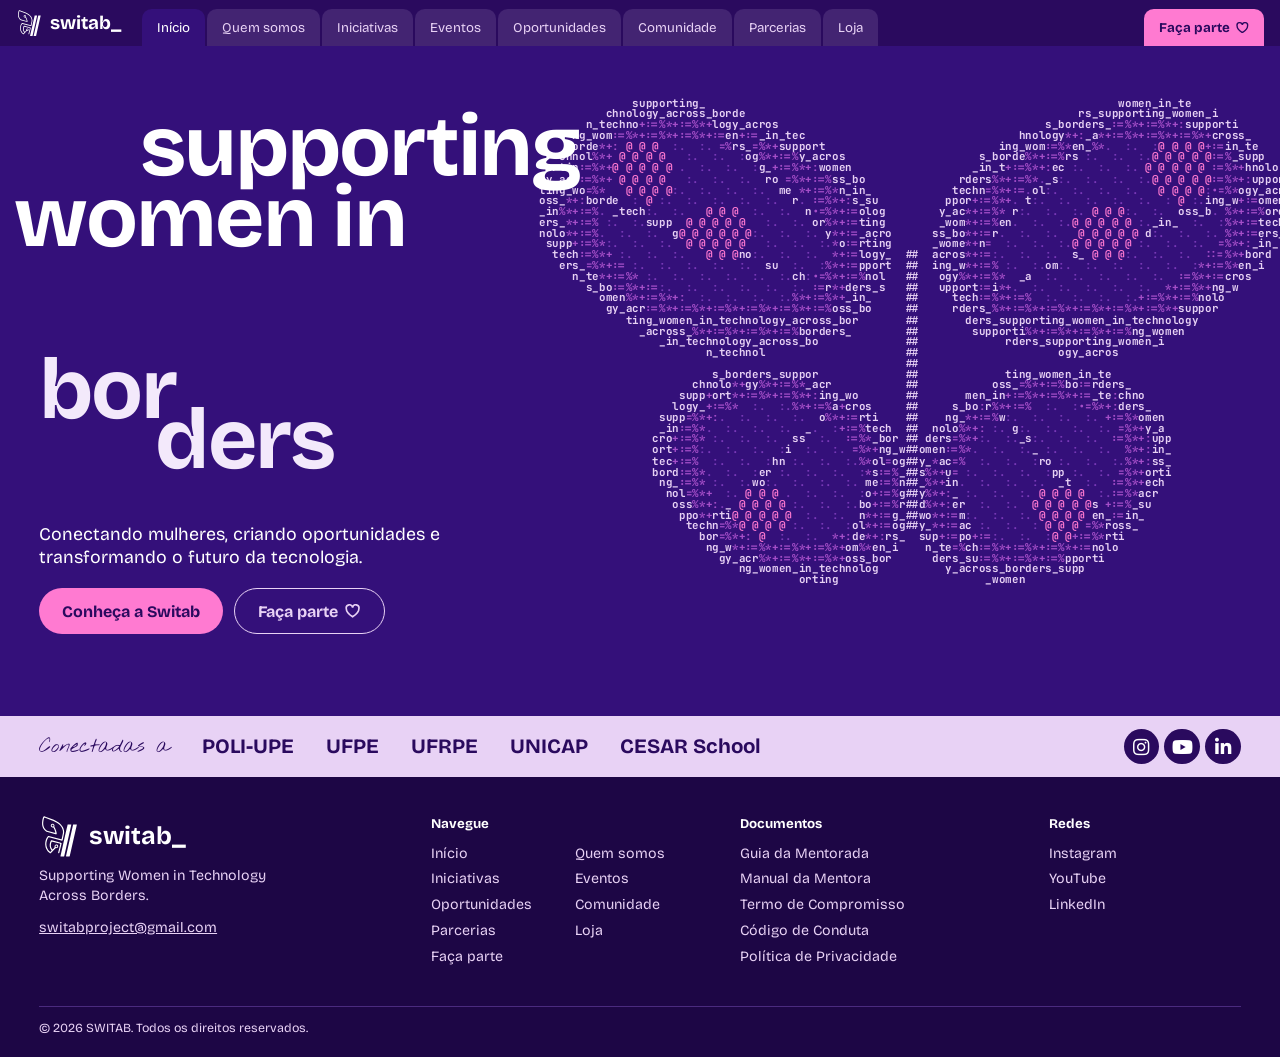
==== commit 9fed856a: "Add files via upload" ====
--- a/index.html
+++ b/index.html
@@ -60,7 +60,11 @@
 <div class="unis"><span>Conectadas a</span><b>POLI-UPE</b><b>UFPE</b><b>UFRPE</b><b>UNICAP</b><b>CESAR School</b><span class="ru"><a class="soc" aria-label="Instagram" href="https://www.instagram.com/switab_/">&#xf16d;</a><a class="soc" aria-label="YouTube" href="https://www.youtube.com/@TheSWITABProject-r3t">&#xf167;</a><a class="soc" aria-label="LinkedIn" href="https://www.linkedin.com/company/switab/">&#xf0e1;</a></span></div>
 </main>
 
-<footer class="status"><span><svg class="lg " width="13" height="13" viewBox="367 392 1078 1244"><path fill="currentColor" fill-rule="evenodd" d="M633.4 1529.0L643.0 1524.0L663.1 1505.0L786.0 1374.3L796.0 1369.8L826.0 1368.9L842.0 1362.6L860.9 1343.0L868.8 1321.0L868.3 1306.0L864.0 1292.0L856.3 1278.0L846.0 1268.3L833.0 1261.2L820.0 1258.3L804.0 1258.8L790.0 1263.3L773.5 1275.0L760.3 1294.0L756.1 1313.0L760.2 1340.0L754.2 1354.0L709.0 1403.5L699.0 1408.1L689.5 1405.0L675.7 1389.0L659.7 1360.0L649.4 1326.0L646.2 1304.0L646.2 1264.0L653.4 1219.0L670.2 1176.0L678.0 1172.3L690.0 1173.7L913.0 1232.0L922.0 1235.8L927.2 1241.0L929.3 1252.0L923.5 1279.0L866.2 1506.0L868.3 1521.0L880.0 1528.8L887.0 1528.2L893.8 1524.0L902.4 1508.0L965.5 1262.0L972.0 1222.0L965.0 1210.9L947.0 1203.5L675.0 1131.8L660.0 1130.4L650.3 1134.0L643.3 1143.0L633.3 1166.0L617.4 1216.0L610.3 1262.0L610.0 1301.0L615.0 1337.0L626.8 1377.0L638.4 1399.0L664.8 1435.0L666.8 1443.0L662.5 1453.0L639.0 1477.3L631.0 1482.4L623.0 1482.3L611.0 1474.6L587.0 1450.4L564.9 1424.0L549.1 1400.0L529.7 1359.0L512.5 1299.0L507.8 1243.0L512.3 1188.0L529.8 1119.0L546.9 1081.0L569.0 1048.8L578.0 1042.5L588.0 1041.2L960.0 1138.4L982.0 1142.2L993.0 1140.3L1000.4 1134.0L1005.1 1122.0L1046.7 917.0L1049.6 879.0L1045.4 834.0L1028.9 773.0L1013.0 734.0L996.9 708.0L956.0 654.8L920.0 620.0L881.9 590.0L804.0 540.6L734.3 509.0L480.1 412.0L451.0 402.8L441.0 402.2L426.4 408.0L416.0 416.5L400.6 452.0L387.8 507.0L381.5 548.0L376.8 600.0L378.9 659.0L383.9 691.0L394.7 728.0L414.2 770.0L449.1 819.0L492.0 858.7L512.0 871.3L545.9 882.0L785.0 945.7L812.0 948.5L819.0 944.8L823.4 937.0L819.5 896.0L805.3 844.0L777.7 773.0L750.5 721.0L750.1 708.0L754.5 686.0L751.1 668.0L740.3 648.0L725.0 635.0L709.0 630.1L693.0 629.1L678.0 632.6L665.6 639.0L653.6 651.0L646.8 663.0L642.7 679.0L643.1 694.0L651.0 714.3L664.0 728.3L687.0 740.1L717.0 743.8L726.5 752.0L756.0 813.0L768.7 847.0L780.4 890.0L779.5 896.0L775.0 900.5L760.0 900.8L529.0 839.5L508.0 825.0L489.0 807.6L458.0 771.5L442.4 747.0L422.2 694.0L414.7 658.0L412.4 625.0L413.7 583.0L423.6 515.0L439.0 452.0L443.5 445.0L451.0 442.1L470.0 445.9L720.0 541.7L811.0 587.1L861.2 620.0L900.8 652.0L932.0 682.0L968.0 728.6L995.2 785.0L1009.2 833.0L1013.2 877.0L1010.8 914.0L974.6 1087.0L967.0 1097.4L956.0 1098.6L932.0 1093.3L579.0 1001.2L563.0 1004.1L548.0 1016.6L531.4 1037.0L512.2 1070.0L496.0 1106.6L483.0 1150.0L473.5 1210.0L473.1 1264.0L483.5 1334.0L493.0 1365.7L507.2 1399.0L542.0 1453.7L561.0 1476.5L591.0 1505.5L618.0 1526.1ZM1034.1 1626.0L1043.0 1623.1L1050.0 1616.7L1057.9 1590.0L1260.3 691.0L1266.4 657.0L1263.8 651.0L1257.0 647.5L1170.0 647.1L1162.0 649.2L1156.2 654.0L1112.4 834.0L938.0 1610.0L941.0 1621.0L950.0 1625.7ZM1174.4 1626.0L1208.0 1624.0L1216.0 1618.0L1220.4 1608.0L1434.3 664.0L1433.9 654.0L1425.0 647.6L1334.0 647.4L1325.3 651.0L1320.6 660.0L1106.2 1608.0L1107.9 1619.0L1117.0 1625.1ZM701.0 713.0L691.0 712.3L682.0 707.5L674.0 698.0L670.2 688.0L671.5 678.0L677.0 667.8L685.0 660.9L695.0 657.4L706.0 658.8L717.0 664.8L722.8 672.0L726.1 683.0L725.0 693.4L720.0 703.0L712.0 709.4ZM819.0 1341.2L809.0 1341.8L799.0 1338.4L791.1 1331.0L786.3 1321.0L785.8 1311.0L789.7 1300.0L796.0 1292.3L805.0 1287.9L816.8 1287.0L827.0 1290.7L834.0 1297.4L839.4 1309.0L840.1 1319.0L836.0 1330.0L829.0 1337.0Z"/></svg> início</span><span class="st-r"><a href="#links">links</a><a href="https://www.instagram.com/switab_/">instagram</a><a href="https://linktr.ee/switabproject">linktree</a></span></footer></section><section class="page papel" id="quem" data-c="papel" hidden>
+<footer class="site-f"><div class="sf-b"><span class="sf-l"><svg class="lg " width="46" height="46" viewBox="367 392 1078 1244"><path fill="currentColor" fill-rule="evenodd" d="M633.4 1529.0L643.0 1524.0L663.1 1505.0L786.0 1374.3L796.0 1369.8L826.0 1368.9L842.0 1362.6L860.9 1343.0L868.8 1321.0L868.3 1306.0L864.0 1292.0L856.3 1278.0L846.0 1268.3L833.0 1261.2L820.0 1258.3L804.0 1258.8L790.0 1263.3L773.5 1275.0L760.3 1294.0L756.1 1313.0L760.2 1340.0L754.2 1354.0L709.0 1403.5L699.0 1408.1L689.5 1405.0L675.7 1389.0L659.7 1360.0L649.4 1326.0L646.2 1304.0L646.2 1264.0L653.4 1219.0L670.2 1176.0L678.0 1172.3L690.0 1173.7L913.0 1232.0L922.0 1235.8L927.2 1241.0L929.3 1252.0L923.5 1279.0L866.2 1506.0L868.3 1521.0L880.0 1528.8L887.0 1528.2L893.8 1524.0L902.4 1508.0L965.5 1262.0L972.0 1222.0L965.0 1210.9L947.0 1203.5L675.0 1131.8L660.0 1130.4L650.3 1134.0L643.3 1143.0L633.3 1166.0L617.4 1216.0L610.3 1262.0L610.0 1301.0L615.0 1337.0L626.8 1377.0L638.4 1399.0L664.8 1435.0L666.8 1443.0L662.5 1453.0L639.0 1477.3L631.0 1482.4L623.0 1482.3L611.0 1474.6L587.0 1450.4L564.9 1424.0L549.1 1400.0L529.7 1359.0L512.5 1299.0L507.8 1243.0L512.3 1188.0L529.8 1119.0L546.9 1081.0L569.0 1048.8L578.0 1042.5L588.0 1041.2L960.0 1138.4L982.0 1142.2L993.0 1140.3L1000.4 1134.0L1005.1 1122.0L1046.7 917.0L1049.6 879.0L1045.4 834.0L1028.9 773.0L1013.0 734.0L996.9 708.0L956.0 654.8L920.0 620.0L881.9 590.0L804.0 540.6L734.3 509.0L480.1 412.0L451.0 402.8L441.0 402.2L426.4 408.0L416.0 416.5L400.6 452.0L387.8 507.0L381.5 548.0L376.8 600.0L378.9 659.0L383.9 691.0L394.7 728.0L414.2 770.0L449.1 819.0L492.0 858.7L512.0 871.3L545.9 882.0L785.0 945.7L812.0 948.5L819.0 944.8L823.4 937.0L819.5 896.0L805.3 844.0L777.7 773.0L750.5 721.0L750.1 708.0L754.5 686.0L751.1 668.0L740.3 648.0L725.0 635.0L709.0 630.1L693.0 629.1L678.0 632.6L665.6 639.0L653.6 651.0L646.8 663.0L642.7 679.0L643.1 694.0L651.0 714.3L664.0 728.3L687.0 740.1L717.0 743.8L726.5 752.0L756.0 813.0L768.7 847.0L780.4 890.0L779.5 896.0L775.0 900.5L760.0 900.8L529.0 839.5L508.0 825.0L489.0 807.6L458.0 771.5L442.4 747.0L422.2 694.0L414.7 658.0L412.4 625.0L413.7 583.0L423.6 515.0L439.0 452.0L443.5 445.0L451.0 442.1L470.0 445.9L720.0 541.7L811.0 587.1L861.2 620.0L900.8 652.0L932.0 682.0L968.0 728.6L995.2 785.0L1009.2 833.0L1013.2 877.0L1010.8 914.0L974.6 1087.0L967.0 1097.4L956.0 1098.6L932.0 1093.3L579.0 1001.2L563.0 1004.1L548.0 1016.6L531.4 1037.0L512.2 1070.0L496.0 1106.6L483.0 1150.0L473.5 1210.0L473.1 1264.0L483.5 1334.0L493.0 1365.7L507.2 1399.0L542.0 1453.7L561.0 1476.5L591.0 1505.5L618.0 1526.1ZM1034.1 1626.0L1043.0 1623.1L1050.0 1616.7L1057.9 1590.0L1260.3 691.0L1266.4 657.0L1263.8 651.0L1257.0 647.5L1170.0 647.1L1162.0 649.2L1156.2 654.0L1112.4 834.0L938.0 1610.0L941.0 1621.0L950.0 1625.7ZM1174.4 1626.0L1208.0 1624.0L1216.0 1618.0L1220.4 1608.0L1434.3 664.0L1433.9 654.0L1425.0 647.6L1334.0 647.4L1325.3 651.0L1320.6 660.0L1106.2 1608.0L1107.9 1619.0L1117.0 1625.1ZM701.0 713.0L691.0 712.3L682.0 707.5L674.0 698.0L670.2 688.0L671.5 678.0L677.0 667.8L685.0 660.9L695.0 657.4L706.0 658.8L717.0 664.8L722.8 672.0L726.1 683.0L725.0 693.4L720.0 703.0L712.0 709.4ZM819.0 1341.2L809.0 1341.8L799.0 1338.4L791.1 1331.0L786.3 1321.0L785.8 1311.0L789.7 1300.0L796.0 1292.3L805.0 1287.9L816.8 1287.0L827.0 1290.7L834.0 1297.4L839.4 1309.0L840.1 1319.0L836.0 1330.0L829.0 1337.0Z"/></svg><b>switab_</b></span><p>Supporting Women in Technology Across Borders.</p><a href="mailto:switabproject@gmail.com">switabproject@gmail.com</a></div>
+<nav><h5>Navegue</h5><div class="sf-2"><a href="#inicio">Início</a><a href="#quem">Quem somos</a><a href="#iniciativas">Iniciativas</a><a href="#eventos">Eventos</a><a href="#oportunidades">Oportunidades</a><a href="#comunidade">Comunidade</a><a href="#parcerias">Parcerias</a><a href="#loja">Loja</a><a href="#parte">Faça parte</a></div></nav>
+<nav><h5>Documentos</h5><a href="https://switab.vercel.app/recursos/guia-mentorada">Guia da Mentorada</a><a href="https://switab.vercel.app/recursos/manual-mentora">Manual da Mentora</a><a href="https://switab.vercel.app/recursos/termo-compromisso">Termo de Compromisso</a><a href="https://switab.vercel.app/recursos/codigo-conduta">Código de Conduta</a><a href="https://switab.vercel.app/privacidade">Política de Privacidade</a></nav>
+<nav><h5>Redes</h5><a href="https://www.instagram.com/switab_/">Instagram</a><a href="https://www.youtube.com/@TheSWITABProject-r3t">YouTube</a><a href="https://www.linkedin.com/company/switab/">LinkedIn</a></nav>
+<small>© 2026 SWITAB. Todos os direitos reservados.</small></footer></section><section class="page papel" id="quem" data-c="papel" hidden>
 <main>
 <div class="q-left"><h2>Uma comunidade que acredita no poder da mulher na tecnologia.</h2>
 <p class="lead">A Switab promove conexões, compartilha conhecimento e abre portas para meninas e mulheres na tecnologia, dentro e além das fronteiras universitárias.</p></div>
@@ -91,8 +95,12 @@
 <section><h3 class="mh">Jornada STEM</h3><ol class="jor"><li class="now"><b>2025</b><strong>Edição 1, piloto</strong><span>STEM com foco em Computação.</span></li><li class="now"><b>2026</b><strong>Edição 2</strong><span>STEM com foco em Computação.</span></li><li class=""><b>2027</b><strong>Futura edição</strong><span>Tecnologia e Engenharias.</span></li><li class=""><b>2028+</b><strong>Futura edição</strong><span>Ciência, Tecnologia, Engenharias e Matemática.</span></li></ol></section>
 <section class="split"><div><h3 class="mh">Nossa estrutura de atuação</h3><div class="acc "><details open><summary>Estudantes do Ensino Fundamental e Médio</summary><p>Alunas da educação básica, atuando como mentoradas.</p></details><details><summary>Ingressantes da graduação</summary><p>Calouras da computação, atuando como mentoradas.</p></details><details><summary>Graduandas a partir do 3º período</summary><p>Alunas de computação a partir do 3º período, atuando como embaixadoras e mentoras.</p></details><details><summary>Profissionais das empresas e da academia</summary><p>Profissionais da indústria, acadêmicas e empreendedoras da computação e tecnologia.</p></details><details><summary>SWITAB</summary><p>O nível central do programa, que integra os demais.</p></details></div></div>
 <div class="selos"><h3 class="mh">Reconhecimento</h3><div class="selo"><b>Fulbright 2024/25</b><span>Parceria internacional com a Profa. Carolyn Seaman, da UMBC, diretora do CWIT.</span></div><div class="selo"><b>WIT/CSBC 2026</b><span>Artigo aceito no Women in Technology do Congresso da Sociedade Brasileira de Computação.</span></div></div></section>
-<section><h3 class="mh">Quem faz acontecer</h3><div class="eq"><div><h4>Gestoras</h4><p><b>Carolyn Seaman</b><span>Gestora do projeto nos EUA. Diretora do CWIT, UMBC</span></p><p><b>Liliane Fonseca</b><span>Gestora do projeto no Brasil. Anfitriã, UPE/UNICAP</span></p></div><div><h4>Anfitriãs</h4><p><b>Monique Soares</b><span>UNICAP</span></p><p><b>Paola Accioly</b><span>UFPE</span></p><p><b>Gabrielle Canalle</b><span>CESAR School</span></p><p><b>Andreza Leite</b><span>UFRPE</span></p></div><div><h4>Alunas doutorandas</h4><p><b>Lhaíslla Cavalcanti</b><span>Doutoranda em Computação, UPE</span></p><p><b>Janaine Santos</b><span>Doutoranda em Computação, CIN UFPE</span></p></div></div></section></div>
-<footer class="status"><span><svg class="lg " width="13" height="13" viewBox="367 392 1078 1244"><path fill="currentColor" fill-rule="evenodd" d="M633.4 1529.0L643.0 1524.0L663.1 1505.0L786.0 1374.3L796.0 1369.8L826.0 1368.9L842.0 1362.6L860.9 1343.0L868.8 1321.0L868.3 1306.0L864.0 1292.0L856.3 1278.0L846.0 1268.3L833.0 1261.2L820.0 1258.3L804.0 1258.8L790.0 1263.3L773.5 1275.0L760.3 1294.0L756.1 1313.0L760.2 1340.0L754.2 1354.0L709.0 1403.5L699.0 1408.1L689.5 1405.0L675.7 1389.0L659.7 1360.0L649.4 1326.0L646.2 1304.0L646.2 1264.0L653.4 1219.0L670.2 1176.0L678.0 1172.3L690.0 1173.7L913.0 1232.0L922.0 1235.8L927.2 1241.0L929.3 1252.0L923.5 1279.0L866.2 1506.0L868.3 1521.0L880.0 1528.8L887.0 1528.2L893.8 1524.0L902.4 1508.0L965.5 1262.0L972.0 1222.0L965.0 1210.9L947.0 1203.5L675.0 1131.8L660.0 1130.4L650.3 1134.0L643.3 1143.0L633.3 1166.0L617.4 1216.0L610.3 1262.0L610.0 1301.0L615.0 1337.0L626.8 1377.0L638.4 1399.0L664.8 1435.0L666.8 1443.0L662.5 1453.0L639.0 1477.3L631.0 1482.4L623.0 1482.3L611.0 1474.6L587.0 1450.4L564.9 1424.0L549.1 1400.0L529.7 1359.0L512.5 1299.0L507.8 1243.0L512.3 1188.0L529.8 1119.0L546.9 1081.0L569.0 1048.8L578.0 1042.5L588.0 1041.2L960.0 1138.4L982.0 1142.2L993.0 1140.3L1000.4 1134.0L1005.1 1122.0L1046.7 917.0L1049.6 879.0L1045.4 834.0L1028.9 773.0L1013.0 734.0L996.9 708.0L956.0 654.8L920.0 620.0L881.9 590.0L804.0 540.6L734.3 509.0L480.1 412.0L451.0 402.8L441.0 402.2L426.4 408.0L416.0 416.5L400.6 452.0L387.8 507.0L381.5 548.0L376.8 600.0L378.9 659.0L383.9 691.0L394.7 728.0L414.2 770.0L449.1 819.0L492.0 858.7L512.0 871.3L545.9 882.0L785.0 945.7L812.0 948.5L819.0 944.8L823.4 937.0L819.5 896.0L805.3 844.0L777.7 773.0L750.5 721.0L750.1 708.0L754.5 686.0L751.1 668.0L740.3 648.0L725.0 635.0L709.0 630.1L693.0 629.1L678.0 632.6L665.6 639.0L653.6 651.0L646.8 663.0L642.7 679.0L643.1 694.0L651.0 714.3L664.0 728.3L687.0 740.1L717.0 743.8L726.5 752.0L756.0 813.0L768.7 847.0L780.4 890.0L779.5 896.0L775.0 900.5L760.0 900.8L529.0 839.5L508.0 825.0L489.0 807.6L458.0 771.5L442.4 747.0L422.2 694.0L414.7 658.0L412.4 625.0L413.7 583.0L423.6 515.0L439.0 452.0L443.5 445.0L451.0 442.1L470.0 445.9L720.0 541.7L811.0 587.1L861.2 620.0L900.8 652.0L932.0 682.0L968.0 728.6L995.2 785.0L1009.2 833.0L1013.2 877.0L1010.8 914.0L974.6 1087.0L967.0 1097.4L956.0 1098.6L932.0 1093.3L579.0 1001.2L563.0 1004.1L548.0 1016.6L531.4 1037.0L512.2 1070.0L496.0 1106.6L483.0 1150.0L473.5 1210.0L473.1 1264.0L483.5 1334.0L493.0 1365.7L507.2 1399.0L542.0 1453.7L561.0 1476.5L591.0 1505.5L618.0 1526.1ZM1034.1 1626.0L1043.0 1623.1L1050.0 1616.7L1057.9 1590.0L1260.3 691.0L1266.4 657.0L1263.8 651.0L1257.0 647.5L1170.0 647.1L1162.0 649.2L1156.2 654.0L1112.4 834.0L938.0 1610.0L941.0 1621.0L950.0 1625.7ZM1174.4 1626.0L1208.0 1624.0L1216.0 1618.0L1220.4 1608.0L1434.3 664.0L1433.9 654.0L1425.0 647.6L1334.0 647.4L1325.3 651.0L1320.6 660.0L1106.2 1608.0L1107.9 1619.0L1117.0 1625.1ZM701.0 713.0L691.0 712.3L682.0 707.5L674.0 698.0L670.2 688.0L671.5 678.0L677.0 667.8L685.0 660.9L695.0 657.4L706.0 658.8L717.0 664.8L722.8 672.0L726.1 683.0L725.0 693.4L720.0 703.0L712.0 709.4ZM819.0 1341.2L809.0 1341.8L799.0 1338.4L791.1 1331.0L786.3 1321.0L785.8 1311.0L789.7 1300.0L796.0 1292.3L805.0 1287.9L816.8 1287.0L827.0 1290.7L834.0 1297.4L839.4 1309.0L840.1 1319.0L836.0 1330.0L829.0 1337.0Z"/></svg> quem somos</span><span class="st-r"><a href="#links">links</a><a href="https://www.instagram.com/switab_/">instagram</a><a href="https://linktr.ee/switabproject">linktree</a></span></footer></section><section class="page papel ini" id="iniciativas" data-c="papel ini" hidden>
+<section><figure class="banner"><img src="img/grupo.jpg" alt="Participantes da SWITAB reunidas em um evento"></figure><h3 class="mh">Quem faz acontecer</h3><div class="eq"><div><h4>Gestoras</h4><p><b>Carolyn Seaman</b><span>Gestora do projeto nos EUA. Diretora do CWIT, UMBC</span></p><p><b>Liliane Fonseca</b><span>Gestora do projeto no Brasil. Anfitriã, UPE/UNICAP</span></p></div><div><h4>Anfitriãs</h4><p><b>Monique Soares</b><span>UNICAP</span></p><p><b>Paola Accioly</b><span>UFPE</span></p><p><b>Gabrielle Canalle</b><span>CESAR School</span></p><p><b>Andreza Leite</b><span>UFRPE</span></p></div><div><h4>Alunas doutorandas</h4><p><b>Lhaíslla Cavalcanti</b><span>Doutoranda em Computação, UPE</span></p><p><b>Janaine Santos</b><span>Doutoranda em Computação, CIN UFPE</span></p></div></div></section></div>
+<footer class="site-f"><div class="sf-b"><span class="sf-l"><svg class="lg " width="46" height="46" viewBox="367 392 1078 1244"><path fill="currentColor" fill-rule="evenodd" d="M633.4 1529.0L643.0 1524.0L663.1 1505.0L786.0 1374.3L796.0 1369.8L826.0 1368.9L842.0 1362.6L860.9 1343.0L868.8 1321.0L868.3 1306.0L864.0 1292.0L856.3 1278.0L846.0 1268.3L833.0 1261.2L820.0 1258.3L804.0 1258.8L790.0 1263.3L773.5 1275.0L760.3 1294.0L756.1 1313.0L760.2 1340.0L754.2 1354.0L709.0 1403.5L699.0 1408.1L689.5 1405.0L675.7 1389.0L659.7 1360.0L649.4 1326.0L646.2 1304.0L646.2 1264.0L653.4 1219.0L670.2 1176.0L678.0 1172.3L690.0 1173.7L913.0 1232.0L922.0 1235.8L927.2 1241.0L929.3 1252.0L923.5 1279.0L866.2 1506.0L868.3 1521.0L880.0 1528.8L887.0 1528.2L893.8 1524.0L902.4 1508.0L965.5 1262.0L972.0 1222.0L965.0 1210.9L947.0 1203.5L675.0 1131.8L660.0 1130.4L650.3 1134.0L643.3 1143.0L633.3 1166.0L617.4 1216.0L610.3 1262.0L610.0 1301.0L615.0 1337.0L626.8 1377.0L638.4 1399.0L664.8 1435.0L666.8 1443.0L662.5 1453.0L639.0 1477.3L631.0 1482.4L623.0 1482.3L611.0 1474.6L587.0 1450.4L564.9 1424.0L549.1 1400.0L529.7 1359.0L512.5 1299.0L507.8 1243.0L512.3 1188.0L529.8 1119.0L546.9 1081.0L569.0 1048.8L578.0 1042.5L588.0 1041.2L960.0 1138.4L982.0 1142.2L993.0 1140.3L1000.4 1134.0L1005.1 1122.0L1046.7 917.0L1049.6 879.0L1045.4 834.0L1028.9 773.0L1013.0 734.0L996.9 708.0L956.0 654.8L920.0 620.0L881.9 590.0L804.0 540.6L734.3 509.0L480.1 412.0L451.0 402.8L441.0 402.2L426.4 408.0L416.0 416.5L400.6 452.0L387.8 507.0L381.5 548.0L376.8 600.0L378.9 659.0L383.9 691.0L394.7 728.0L414.2 770.0L449.1 819.0L492.0 858.7L512.0 871.3L545.9 882.0L785.0 945.7L812.0 948.5L819.0 944.8L823.4 937.0L819.5 896.0L805.3 844.0L777.7 773.0L750.5 721.0L750.1 708.0L754.5 686.0L751.1 668.0L740.3 648.0L725.0 635.0L709.0 630.1L693.0 629.1L678.0 632.6L665.6 639.0L653.6 651.0L646.8 663.0L642.7 679.0L643.1 694.0L651.0 714.3L664.0 728.3L687.0 740.1L717.0 743.8L726.5 752.0L756.0 813.0L768.7 847.0L780.4 890.0L779.5 896.0L775.0 900.5L760.0 900.8L529.0 839.5L508.0 825.0L489.0 807.6L458.0 771.5L442.4 747.0L422.2 694.0L414.7 658.0L412.4 625.0L413.7 583.0L423.6 515.0L439.0 452.0L443.5 445.0L451.0 442.1L470.0 445.9L720.0 541.7L811.0 587.1L861.2 620.0L900.8 652.0L932.0 682.0L968.0 728.6L995.2 785.0L1009.2 833.0L1013.2 877.0L1010.8 914.0L974.6 1087.0L967.0 1097.4L956.0 1098.6L932.0 1093.3L579.0 1001.2L563.0 1004.1L548.0 1016.6L531.4 1037.0L512.2 1070.0L496.0 1106.6L483.0 1150.0L473.5 1210.0L473.1 1264.0L483.5 1334.0L493.0 1365.7L507.2 1399.0L542.0 1453.7L561.0 1476.5L591.0 1505.5L618.0 1526.1ZM1034.1 1626.0L1043.0 1623.1L1050.0 1616.7L1057.9 1590.0L1260.3 691.0L1266.4 657.0L1263.8 651.0L1257.0 647.5L1170.0 647.1L1162.0 649.2L1156.2 654.0L1112.4 834.0L938.0 1610.0L941.0 1621.0L950.0 1625.7ZM1174.4 1626.0L1208.0 1624.0L1216.0 1618.0L1220.4 1608.0L1434.3 664.0L1433.9 654.0L1425.0 647.6L1334.0 647.4L1325.3 651.0L1320.6 660.0L1106.2 1608.0L1107.9 1619.0L1117.0 1625.1ZM701.0 713.0L691.0 712.3L682.0 707.5L674.0 698.0L670.2 688.0L671.5 678.0L677.0 667.8L685.0 660.9L695.0 657.4L706.0 658.8L717.0 664.8L722.8 672.0L726.1 683.0L725.0 693.4L720.0 703.0L712.0 709.4ZM819.0 1341.2L809.0 1341.8L799.0 1338.4L791.1 1331.0L786.3 1321.0L785.8 1311.0L789.7 1300.0L796.0 1292.3L805.0 1287.9L816.8 1287.0L827.0 1290.7L834.0 1297.4L839.4 1309.0L840.1 1319.0L836.0 1330.0L829.0 1337.0Z"/></svg><b>switab_</b></span><p>Supporting Women in Technology Across Borders.</p><a href="mailto:switabproject@gmail.com">switabproject@gmail.com</a></div>
+<nav><h5>Navegue</h5><div class="sf-2"><a href="#inicio">Início</a><a href="#quem">Quem somos</a><a href="#iniciativas">Iniciativas</a><a href="#eventos">Eventos</a><a href="#oportunidades">Oportunidades</a><a href="#comunidade">Comunidade</a><a href="#parcerias">Parcerias</a><a href="#loja">Loja</a><a href="#parte">Faça parte</a></div></nav>
+<nav><h5>Documentos</h5><a href="https://switab.vercel.app/recursos/guia-mentorada">Guia da Mentorada</a><a href="https://switab.vercel.app/recursos/manual-mentora">Manual da Mentora</a><a href="https://switab.vercel.app/recursos/termo-compromisso">Termo de Compromisso</a><a href="https://switab.vercel.app/recursos/codigo-conduta">Código de Conduta</a><a href="https://switab.vercel.app/privacidade">Política de Privacidade</a></nav>
+<nav><h5>Redes</h5><a href="https://www.instagram.com/switab_/">Instagram</a><a href="https://www.youtube.com/@TheSWITABProject-r3t">YouTube</a><a href="https://www.linkedin.com/company/switab/">LinkedIn</a></nav>
+<small>© 2026 SWITAB. Todos os direitos reservados.</small></footer></section><section class="page papel ini" id="iniciativas" data-c="papel ini" hidden>
 <main>
 <div class="ini-bg"></div>
 <header class="ini-h"><span class="ini-k">Nossas iniciativas</span><h2>Projetos que conectam, empoderam e inspiram.</h2><p class="lead">Experiências para aproximar mulheres da tecnologia, fortalecer habilidades e construir redes de apoio.</p></header>
@@ -103,7 +111,11 @@
 <div class="stepper" role="tablist"><button type="button" class="st on" data-i="0"><i>1</i>Empresas → Graduação</button><button type="button" class="st" data-i="1"><i>2</i>Graduação → Ingressantes</button><button type="button" class="st" data-i="2"><i>3</i>Universidade → Sociedade</button></div>
 <div class="stp"><p class="on">Profissionais das empresas orientam alunas da graduação, a partir do 3º período, para o mercado de trabalho.</p><p class="">Alunas a partir do 3º período são treinadas como mentoras de acolhimento das calouras, apoiando a adaptação acadêmica.</p><p class="">Calouras são treinadas para mentorear alunas da educação básica pelo projeto Technovation Girls.</p></div></section>
 <section><h3 class="mh">Como medimos o impacto</h3><div class="acc "><details open><summary>Adesão ao programa</summary><p>Proporção de participantes ativas em relação às inscrições iniciais.</p></details><details><summary>Engajamento</summary><p>Presença em eventos, preenchimento de formulários, evasão e seus motivos, intenção de engajamento e barreiras à participação.</p></details><details><summary>Valor percebido e satisfação</summary><p>Nota de satisfação dos eventos, utilidade do conteúdo e clareza.</p></details><details><summary>Pertencimento e motivação</summary><p>Pontuação de pertencimento e índice de mudança de motivação.</p></details><details><summary>Evolução longitudinal</summary><p>Acompanhamento do desenvolvimento profissional a longo prazo.</p></details></div></section></div>
-<footer class="status"><span><svg class="lg " width="13" height="13" viewBox="367 392 1078 1244"><path fill="currentColor" fill-rule="evenodd" d="M633.4 1529.0L643.0 1524.0L663.1 1505.0L786.0 1374.3L796.0 1369.8L826.0 1368.9L842.0 1362.6L860.9 1343.0L868.8 1321.0L868.3 1306.0L864.0 1292.0L856.3 1278.0L846.0 1268.3L833.0 1261.2L820.0 1258.3L804.0 1258.8L790.0 1263.3L773.5 1275.0L760.3 1294.0L756.1 1313.0L760.2 1340.0L754.2 1354.0L709.0 1403.5L699.0 1408.1L689.5 1405.0L675.7 1389.0L659.7 1360.0L649.4 1326.0L646.2 1304.0L646.2 1264.0L653.4 1219.0L670.2 1176.0L678.0 1172.3L690.0 1173.7L913.0 1232.0L922.0 1235.8L927.2 1241.0L929.3 1252.0L923.5 1279.0L866.2 1506.0L868.3 1521.0L880.0 1528.8L887.0 1528.2L893.8 1524.0L902.4 1508.0L965.5 1262.0L972.0 1222.0L965.0 1210.9L947.0 1203.5L675.0 1131.8L660.0 1130.4L650.3 1134.0L643.3 1143.0L633.3 1166.0L617.4 1216.0L610.3 1262.0L610.0 1301.0L615.0 1337.0L626.8 1377.0L638.4 1399.0L664.8 1435.0L666.8 1443.0L662.5 1453.0L639.0 1477.3L631.0 1482.4L623.0 1482.3L611.0 1474.6L587.0 1450.4L564.9 1424.0L549.1 1400.0L529.7 1359.0L512.5 1299.0L507.8 1243.0L512.3 1188.0L529.8 1119.0L546.9 1081.0L569.0 1048.8L578.0 1042.5L588.0 1041.2L960.0 1138.4L982.0 1142.2L993.0 1140.3L1000.4 1134.0L1005.1 1122.0L1046.7 917.0L1049.6 879.0L1045.4 834.0L1028.9 773.0L1013.0 734.0L996.9 708.0L956.0 654.8L920.0 620.0L881.9 590.0L804.0 540.6L734.3 509.0L480.1 412.0L451.0 402.8L441.0 402.2L426.4 408.0L416.0 416.5L400.6 452.0L387.8 507.0L381.5 548.0L376.8 600.0L378.9 659.0L383.9 691.0L394.7 728.0L414.2 770.0L449.1 819.0L492.0 858.7L512.0 871.3L545.9 882.0L785.0 945.7L812.0 948.5L819.0 944.8L823.4 937.0L819.5 896.0L805.3 844.0L777.7 773.0L750.5 721.0L750.1 708.0L754.5 686.0L751.1 668.0L740.3 648.0L725.0 635.0L709.0 630.1L693.0 629.1L678.0 632.6L665.6 639.0L653.6 651.0L646.8 663.0L642.7 679.0L643.1 694.0L651.0 714.3L664.0 728.3L687.0 740.1L717.0 743.8L726.5 752.0L756.0 813.0L768.7 847.0L780.4 890.0L779.5 896.0L775.0 900.5L760.0 900.8L529.0 839.5L508.0 825.0L489.0 807.6L458.0 771.5L442.4 747.0L422.2 694.0L414.7 658.0L412.4 625.0L413.7 583.0L423.6 515.0L439.0 452.0L443.5 445.0L451.0 442.1L470.0 445.9L720.0 541.7L811.0 587.1L861.2 620.0L900.8 652.0L932.0 682.0L968.0 728.6L995.2 785.0L1009.2 833.0L1013.2 877.0L1010.8 914.0L974.6 1087.0L967.0 1097.4L956.0 1098.6L932.0 1093.3L579.0 1001.2L563.0 1004.1L548.0 1016.6L531.4 1037.0L512.2 1070.0L496.0 1106.6L483.0 1150.0L473.5 1210.0L473.1 1264.0L483.5 1334.0L493.0 1365.7L507.2 1399.0L542.0 1453.7L561.0 1476.5L591.0 1505.5L618.0 1526.1ZM1034.1 1626.0L1043.0 1623.1L1050.0 1616.7L1057.9 1590.0L1260.3 691.0L1266.4 657.0L1263.8 651.0L1257.0 647.5L1170.0 647.1L1162.0 649.2L1156.2 654.0L1112.4 834.0L938.0 1610.0L941.0 1621.0L950.0 1625.7ZM1174.4 1626.0L1208.0 1624.0L1216.0 1618.0L1220.4 1608.0L1434.3 664.0L1433.9 654.0L1425.0 647.6L1334.0 647.4L1325.3 651.0L1320.6 660.0L1106.2 1608.0L1107.9 1619.0L1117.0 1625.1ZM701.0 713.0L691.0 712.3L682.0 707.5L674.0 698.0L670.2 688.0L671.5 678.0L677.0 667.8L685.0 660.9L695.0 657.4L706.0 658.8L717.0 664.8L722.8 672.0L726.1 683.0L725.0 693.4L720.0 703.0L712.0 709.4ZM819.0 1341.2L809.0 1341.8L799.0 1338.4L791.1 1331.0L786.3 1321.0L785.8 1311.0L789.7 1300.0L796.0 1292.3L805.0 1287.9L816.8 1287.0L827.0 1290.7L834.0 1297.4L839.4 1309.0L840.1 1319.0L836.0 1330.0L829.0 1337.0Z"/></svg> iniciativas</span><span class="st-r"><a href="#links">links</a><a href="https://www.instagram.com/switab_/">instagram</a><a href="https://linktr.ee/switabproject">linktree</a></span></footer></section><section class="page azul" id="eventos" data-c="azul" hidden>
+<footer class="site-f"><div class="sf-b"><span class="sf-l"><svg class="lg " width="46" height="46" viewBox="367 392 1078 1244"><path fill="currentColor" fill-rule="evenodd" d="M633.4 1529.0L643.0 1524.0L663.1 1505.0L786.0 1374.3L796.0 1369.8L826.0 1368.9L842.0 1362.6L860.9 1343.0L868.8 1321.0L868.3 1306.0L864.0 1292.0L856.3 1278.0L846.0 1268.3L833.0 1261.2L820.0 1258.3L804.0 1258.8L790.0 1263.3L773.5 1275.0L760.3 1294.0L756.1 1313.0L760.2 1340.0L754.2 1354.0L709.0 1403.5L699.0 1408.1L689.5 1405.0L675.7 1389.0L659.7 1360.0L649.4 1326.0L646.2 1304.0L646.2 1264.0L653.4 1219.0L670.2 1176.0L678.0 1172.3L690.0 1173.7L913.0 1232.0L922.0 1235.8L927.2 1241.0L929.3 1252.0L923.5 1279.0L866.2 1506.0L868.3 1521.0L880.0 1528.8L887.0 1528.2L893.8 1524.0L902.4 1508.0L965.5 1262.0L972.0 1222.0L965.0 1210.9L947.0 1203.5L675.0 1131.8L660.0 1130.4L650.3 1134.0L643.3 1143.0L633.3 1166.0L617.4 1216.0L610.3 1262.0L610.0 1301.0L615.0 1337.0L626.8 1377.0L638.4 1399.0L664.8 1435.0L666.8 1443.0L662.5 1453.0L639.0 1477.3L631.0 1482.4L623.0 1482.3L611.0 1474.6L587.0 1450.4L564.9 1424.0L549.1 1400.0L529.7 1359.0L512.5 1299.0L507.8 1243.0L512.3 1188.0L529.8 1119.0L546.9 1081.0L569.0 1048.8L578.0 1042.5L588.0 1041.2L960.0 1138.4L982.0 1142.2L993.0 1140.3L1000.4 1134.0L1005.1 1122.0L1046.7 917.0L1049.6 879.0L1045.4 834.0L1028.9 773.0L1013.0 734.0L996.9 708.0L956.0 654.8L920.0 620.0L881.9 590.0L804.0 540.6L734.3 509.0L480.1 412.0L451.0 402.8L441.0 402.2L426.4 408.0L416.0 416.5L400.6 452.0L387.8 507.0L381.5 548.0L376.8 600.0L378.9 659.0L383.9 691.0L394.7 728.0L414.2 770.0L449.1 819.0L492.0 858.7L512.0 871.3L545.9 882.0L785.0 945.7L812.0 948.5L819.0 944.8L823.4 937.0L819.5 896.0L805.3 844.0L777.7 773.0L750.5 721.0L750.1 708.0L754.5 686.0L751.1 668.0L740.3 648.0L725.0 635.0L709.0 630.1L693.0 629.1L678.0 632.6L665.6 639.0L653.6 651.0L646.8 663.0L642.7 679.0L643.1 694.0L651.0 714.3L664.0 728.3L687.0 740.1L717.0 743.8L726.5 752.0L756.0 813.0L768.7 847.0L780.4 890.0L779.5 896.0L775.0 900.5L760.0 900.8L529.0 839.5L508.0 825.0L489.0 807.6L458.0 771.5L442.4 747.0L422.2 694.0L414.7 658.0L412.4 625.0L413.7 583.0L423.6 515.0L439.0 452.0L443.5 445.0L451.0 442.1L470.0 445.9L720.0 541.7L811.0 587.1L861.2 620.0L900.8 652.0L932.0 682.0L968.0 728.6L995.2 785.0L1009.2 833.0L1013.2 877.0L1010.8 914.0L974.6 1087.0L967.0 1097.4L956.0 1098.6L932.0 1093.3L579.0 1001.2L563.0 1004.1L548.0 1016.6L531.4 1037.0L512.2 1070.0L496.0 1106.6L483.0 1150.0L473.5 1210.0L473.1 1264.0L483.5 1334.0L493.0 1365.7L507.2 1399.0L542.0 1453.7L561.0 1476.5L591.0 1505.5L618.0 1526.1ZM1034.1 1626.0L1043.0 1623.1L1050.0 1616.7L1057.9 1590.0L1260.3 691.0L1266.4 657.0L1263.8 651.0L1257.0 647.5L1170.0 647.1L1162.0 649.2L1156.2 654.0L1112.4 834.0L938.0 1610.0L941.0 1621.0L950.0 1625.7ZM1174.4 1626.0L1208.0 1624.0L1216.0 1618.0L1220.4 1608.0L1434.3 664.0L1433.9 654.0L1425.0 647.6L1334.0 647.4L1325.3 651.0L1320.6 660.0L1106.2 1608.0L1107.9 1619.0L1117.0 1625.1ZM701.0 713.0L691.0 712.3L682.0 707.5L674.0 698.0L670.2 688.0L671.5 678.0L677.0 667.8L685.0 660.9L695.0 657.4L706.0 658.8L717.0 664.8L722.8 672.0L726.1 683.0L725.0 693.4L720.0 703.0L712.0 709.4ZM819.0 1341.2L809.0 1341.8L799.0 1338.4L791.1 1331.0L786.3 1321.0L785.8 1311.0L789.7 1300.0L796.0 1292.3L805.0 1287.9L816.8 1287.0L827.0 1290.7L834.0 1297.4L839.4 1309.0L840.1 1319.0L836.0 1330.0L829.0 1337.0Z"/></svg><b>switab_</b></span><p>Supporting Women in Technology Across Borders.</p><a href="mailto:switabproject@gmail.com">switabproject@gmail.com</a></div>
+<nav><h5>Navegue</h5><div class="sf-2"><a href="#inicio">Início</a><a href="#quem">Quem somos</a><a href="#iniciativas">Iniciativas</a><a href="#eventos">Eventos</a><a href="#oportunidades">Oportunidades</a><a href="#comunidade">Comunidade</a><a href="#parcerias">Parcerias</a><a href="#loja">Loja</a><a href="#parte">Faça parte</a></div></nav>
+<nav><h5>Documentos</h5><a href="https://switab.vercel.app/recursos/guia-mentorada">Guia da Mentorada</a><a href="https://switab.vercel.app/recursos/manual-mentora">Manual da Mentora</a><a href="https://switab.vercel.app/recursos/termo-compromisso">Termo de Compromisso</a><a href="https://switab.vercel.app/recursos/codigo-conduta">Código de Conduta</a><a href="https://switab.vercel.app/privacidade">Política de Privacidade</a></nav>
+<nav><h5>Redes</h5><a href="https://www.instagram.com/switab_/">Instagram</a><a href="https://www.youtube.com/@TheSWITABProject-r3t">YouTube</a><a href="https://www.linkedin.com/company/switab/">LinkedIn</a></nav>
+<small>© 2026 SWITAB. Todos os direitos reservados.</small></footer></section><section class="page azul" id="eventos" data-c="azul" hidden>
 <main>
 <div class="e-left"><h2>Vem viver essa experiência com a gente!</h2>
 <div class="hack"><span class="hk-tag">destaque</span><div class="hk-t">Hackathon<br>Switab</div><p>Uma experiência colaborativa para transformar desafios em soluções, desenvolver habilidades e fazer networking.</p><div class="hk-big">IDEIAS EM AÇÃO</div><a class="btn pink sm" href="#oportunidades">Saiba mais</a></div></div>
@@ -114,10 +126,15 @@
 </main>
 <div class="more m-azul" id="cronograma"><section><h3 class="mh">Cronograma oficial 2026</h3>
 <div class="meses"><button type="button" class="mes on" data-m="mai">Maio</button><button type="button" class="mes" data-m="jun">Junho</button><button type="button" class="mes" data-m="jul">Julho</button><button type="button" class="mes" data-m="ago">Agosto</button><button type="button" class="mes" data-m="set">Setembro</button><button type="button" class="mes" data-m="out">Outubro</button></div>
-<div class="tipos"><button type="button" class="tp on" data-t="todos">Todos</button><button type="button" class="tp" data-t="especial">Especial</button><button type="button" class="tp" data-t="externo">Evento externo</button><button type="button" class="tp" data-t="visita">Visita guiada</button><button type="button" class="tp" data-t="presencial">Encontro presencial</button></div>
-<div class="evs"><article class="ev" data-m="mai" data-t="especial"><b>14/05</b><div><em>Especial</em><h4>GP em campo!</h4><p>Oportunidade especial, com vagas limitadas. 8h30.</p></div></article><article class="ev" data-m="mai" data-t="externo"><b>20/05</b><div><em>Evento externo</em><h4>Pitch regional Technovation Girls</h4><p>Etapa regional de apresentações, no CIN/UFPE. 9h às 16h.</p></div></article><article class="ev" data-m="mai" data-t="visita"><b>21/05</b><div><em>Visita guiada</em><h4>Visita guiada e workshop de oratória</h4><p>Turma da manhã, com limite de 30 pessoas. 10h45 às 12h.</p></div></article><article class="ev" data-m="mai" data-t="presencial"><b>26/05</b><div><em>Encontro presencial</em><h4>Encontro presencial UFRPE</h4><p>Encontro presencial na UFRPE.</p></div></article><article class="ev" data-m="mai" data-t="presencial"><b>28/05</b><div><em>Encontro presencial</em><h4>Encontro presencial CESAR School</h4><p>Encontro presencial na CESAR School.</p></div></article><p class="ev-vazio" hidden>Nenhum evento publicado para este filtro ainda.</p></div>
-<div class="cont"><b>Ação contínua: mentorias empresariais.</b> Mentorias com profissionais das empresas, acompanhadas por mentoras da graduação.</div></section></div>
-<footer class="status"><span><svg class="lg " width="13" height="13" viewBox="367 392 1078 1244"><path fill="currentColor" fill-rule="evenodd" d="M633.4 1529.0L643.0 1524.0L663.1 1505.0L786.0 1374.3L796.0 1369.8L826.0 1368.9L842.0 1362.6L860.9 1343.0L868.8 1321.0L868.3 1306.0L864.0 1292.0L856.3 1278.0L846.0 1268.3L833.0 1261.2L820.0 1258.3L804.0 1258.8L790.0 1263.3L773.5 1275.0L760.3 1294.0L756.1 1313.0L760.2 1340.0L754.2 1354.0L709.0 1403.5L699.0 1408.1L689.5 1405.0L675.7 1389.0L659.7 1360.0L649.4 1326.0L646.2 1304.0L646.2 1264.0L653.4 1219.0L670.2 1176.0L678.0 1172.3L690.0 1173.7L913.0 1232.0L922.0 1235.8L927.2 1241.0L929.3 1252.0L923.5 1279.0L866.2 1506.0L868.3 1521.0L880.0 1528.8L887.0 1528.2L893.8 1524.0L902.4 1508.0L965.5 1262.0L972.0 1222.0L965.0 1210.9L947.0 1203.5L675.0 1131.8L660.0 1130.4L650.3 1134.0L643.3 1143.0L633.3 1166.0L617.4 1216.0L610.3 1262.0L610.0 1301.0L615.0 1337.0L626.8 1377.0L638.4 1399.0L664.8 1435.0L666.8 1443.0L662.5 1453.0L639.0 1477.3L631.0 1482.4L623.0 1482.3L611.0 1474.6L587.0 1450.4L564.9 1424.0L549.1 1400.0L529.7 1359.0L512.5 1299.0L507.8 1243.0L512.3 1188.0L529.8 1119.0L546.9 1081.0L569.0 1048.8L578.0 1042.5L588.0 1041.2L960.0 1138.4L982.0 1142.2L993.0 1140.3L1000.4 1134.0L1005.1 1122.0L1046.7 917.0L1049.6 879.0L1045.4 834.0L1028.9 773.0L1013.0 734.0L996.9 708.0L956.0 654.8L920.0 620.0L881.9 590.0L804.0 540.6L734.3 509.0L480.1 412.0L451.0 402.8L441.0 402.2L426.4 408.0L416.0 416.5L400.6 452.0L387.8 507.0L381.5 548.0L376.8 600.0L378.9 659.0L383.9 691.0L394.7 728.0L414.2 770.0L449.1 819.0L492.0 858.7L512.0 871.3L545.9 882.0L785.0 945.7L812.0 948.5L819.0 944.8L823.4 937.0L819.5 896.0L805.3 844.0L777.7 773.0L750.5 721.0L750.1 708.0L754.5 686.0L751.1 668.0L740.3 648.0L725.0 635.0L709.0 630.1L693.0 629.1L678.0 632.6L665.6 639.0L653.6 651.0L646.8 663.0L642.7 679.0L643.1 694.0L651.0 714.3L664.0 728.3L687.0 740.1L717.0 743.8L726.5 752.0L756.0 813.0L768.7 847.0L780.4 890.0L779.5 896.0L775.0 900.5L760.0 900.8L529.0 839.5L508.0 825.0L489.0 807.6L458.0 771.5L442.4 747.0L422.2 694.0L414.7 658.0L412.4 625.0L413.7 583.0L423.6 515.0L439.0 452.0L443.5 445.0L451.0 442.1L470.0 445.9L720.0 541.7L811.0 587.1L861.2 620.0L900.8 652.0L932.0 682.0L968.0 728.6L995.2 785.0L1009.2 833.0L1013.2 877.0L1010.8 914.0L974.6 1087.0L967.0 1097.4L956.0 1098.6L932.0 1093.3L579.0 1001.2L563.0 1004.1L548.0 1016.6L531.4 1037.0L512.2 1070.0L496.0 1106.6L483.0 1150.0L473.5 1210.0L473.1 1264.0L483.5 1334.0L493.0 1365.7L507.2 1399.0L542.0 1453.7L561.0 1476.5L591.0 1505.5L618.0 1526.1ZM1034.1 1626.0L1043.0 1623.1L1050.0 1616.7L1057.9 1590.0L1260.3 691.0L1266.4 657.0L1263.8 651.0L1257.0 647.5L1170.0 647.1L1162.0 649.2L1156.2 654.0L1112.4 834.0L938.0 1610.0L941.0 1621.0L950.0 1625.7ZM1174.4 1626.0L1208.0 1624.0L1216.0 1618.0L1220.4 1608.0L1434.3 664.0L1433.9 654.0L1425.0 647.6L1334.0 647.4L1325.3 651.0L1320.6 660.0L1106.2 1608.0L1107.9 1619.0L1117.0 1625.1ZM701.0 713.0L691.0 712.3L682.0 707.5L674.0 698.0L670.2 688.0L671.5 678.0L677.0 667.8L685.0 660.9L695.0 657.4L706.0 658.8L717.0 664.8L722.8 672.0L726.1 683.0L725.0 693.4L720.0 703.0L712.0 709.4ZM819.0 1341.2L809.0 1341.8L799.0 1338.4L791.1 1331.0L786.3 1321.0L785.8 1311.0L789.7 1300.0L796.0 1292.3L805.0 1287.9L816.8 1287.0L827.0 1290.7L834.0 1297.4L839.4 1309.0L840.1 1319.0L836.0 1330.0L829.0 1337.0Z"/></svg> eventos</span><span class="st-r"><a href="#links">links</a><a href="https://www.instagram.com/switab_/">instagram</a><a href="https://linktr.ee/switabproject">linktree</a></span></footer></section><section class="page term" id="oportunidades" data-c="term" hidden>
+<div class="tipos"><button type="button" class="tp on" data-t="todos">Todos</button><button type="button" class="tp" data-t="especial">Especial</button><button type="button" class="tp" data-t="externo">Evento externo</button><button type="button" class="tp" data-t="visita">Visita guiada</button><button type="button" class="tp" data-t="presencial">Encontro presencial</button><button type="button" class="tp" data-t="workshop">Workshop</button></div>
+<div class="evs"><article class="ev" data-m="ago" data-t="workshop"><b>24/08</b><div><em>Workshop</em><h4>Workshop de fotografia com Fernanda Regueira</h4><p>Na CESAR School. 14h30 às 16h30.</p></div></article><article class="ev" data-m="mai" data-t="especial"><b>14/05</b><div><em>Especial</em><h4>GP em campo!</h4><p>Oportunidade especial, com vagas limitadas. 8h30.</p></div></article><article class="ev" data-m="mai" data-t="externo"><b>20/05</b><div><em>Evento externo</em><h4>Pitch regional Technovation Girls</h4><p>Etapa regional de apresentações, no CIN/UFPE. 9h às 16h.</p></div></article><article class="ev" data-m="mai" data-t="visita"><b>21/05</b><div><em>Visita guiada</em><h4>Visita guiada e workshop de oratória</h4><p>Turma da manhã, com limite de 30 pessoas. 10h45 às 12h.</p></div></article><article class="ev" data-m="mai" data-t="presencial"><b>26/05</b><div><em>Encontro presencial</em><h4>Encontro presencial UFRPE</h4><p>Encontro presencial na UFRPE.</p></div></article><article class="ev" data-m="mai" data-t="presencial"><b>28/05</b><div><em>Encontro presencial</em><h4>Encontro presencial CESAR School</h4><p>Encontro presencial na CESAR School.</p></div></article><p class="ev-vazio" hidden>Nenhum evento publicado para este filtro ainda.</p></div>
+<div class="cont"><b>Ação contínua: mentorias empresariais.</b> Mentorias com profissionais das empresas, acompanhadas por mentoras da graduação.</div></section>
+<section class="reg"><h3 class="mh">Mais registros</h3><div class="regs"><figure class="pol " style=""><img src="img/encontro26.jpg"><figcaption>primeiro encontro de 2026</figcaption></figure><figure class="pol " style=""><img src="img/workshop.jpg"><figcaption>workshop de fotografia</figcaption></figure><figure class="pol " style=""><img src="img/grupo.jpg"><figcaption>a comunidade reunida</figcaption></figure></div></section></div>
+<footer class="site-f"><div class="sf-b"><span class="sf-l"><svg class="lg " width="46" height="46" viewBox="367 392 1078 1244"><path fill="currentColor" fill-rule="evenodd" d="M633.4 1529.0L643.0 1524.0L663.1 1505.0L786.0 1374.3L796.0 1369.8L826.0 1368.9L842.0 1362.6L860.9 1343.0L868.8 1321.0L868.3 1306.0L864.0 1292.0L856.3 1278.0L846.0 1268.3L833.0 1261.2L820.0 1258.3L804.0 1258.8L790.0 1263.3L773.5 1275.0L760.3 1294.0L756.1 1313.0L760.2 1340.0L754.2 1354.0L709.0 1403.5L699.0 1408.1L689.5 1405.0L675.7 1389.0L659.7 1360.0L649.4 1326.0L646.2 1304.0L646.2 1264.0L653.4 1219.0L670.2 1176.0L678.0 1172.3L690.0 1173.7L913.0 1232.0L922.0 1235.8L927.2 1241.0L929.3 1252.0L923.5 1279.0L866.2 1506.0L868.3 1521.0L880.0 1528.8L887.0 1528.2L893.8 1524.0L902.4 1508.0L965.5 1262.0L972.0 1222.0L965.0 1210.9L947.0 1203.5L675.0 1131.8L660.0 1130.4L650.3 1134.0L643.3 1143.0L633.3 1166.0L617.4 1216.0L610.3 1262.0L610.0 1301.0L615.0 1337.0L626.8 1377.0L638.4 1399.0L664.8 1435.0L666.8 1443.0L662.5 1453.0L639.0 1477.3L631.0 1482.4L623.0 1482.3L611.0 1474.6L587.0 1450.4L564.9 1424.0L549.1 1400.0L529.7 1359.0L512.5 1299.0L507.8 1243.0L512.3 1188.0L529.8 1119.0L546.9 1081.0L569.0 1048.8L578.0 1042.5L588.0 1041.2L960.0 1138.4L982.0 1142.2L993.0 1140.3L1000.4 1134.0L1005.1 1122.0L1046.7 917.0L1049.6 879.0L1045.4 834.0L1028.9 773.0L1013.0 734.0L996.9 708.0L956.0 654.8L920.0 620.0L881.9 590.0L804.0 540.6L734.3 509.0L480.1 412.0L451.0 402.8L441.0 402.2L426.4 408.0L416.0 416.5L400.6 452.0L387.8 507.0L381.5 548.0L376.8 600.0L378.9 659.0L383.9 691.0L394.7 728.0L414.2 770.0L449.1 819.0L492.0 858.7L512.0 871.3L545.9 882.0L785.0 945.7L812.0 948.5L819.0 944.8L823.4 937.0L819.5 896.0L805.3 844.0L777.7 773.0L750.5 721.0L750.1 708.0L754.5 686.0L751.1 668.0L740.3 648.0L725.0 635.0L709.0 630.1L693.0 629.1L678.0 632.6L665.6 639.0L653.6 651.0L646.8 663.0L642.7 679.0L643.1 694.0L651.0 714.3L664.0 728.3L687.0 740.1L717.0 743.8L726.5 752.0L756.0 813.0L768.7 847.0L780.4 890.0L779.5 896.0L775.0 900.5L760.0 900.8L529.0 839.5L508.0 825.0L489.0 807.6L458.0 771.5L442.4 747.0L422.2 694.0L414.7 658.0L412.4 625.0L413.7 583.0L423.6 515.0L439.0 452.0L443.5 445.0L451.0 442.1L470.0 445.9L720.0 541.7L811.0 587.1L861.2 620.0L900.8 652.0L932.0 682.0L968.0 728.6L995.2 785.0L1009.2 833.0L1013.2 877.0L1010.8 914.0L974.6 1087.0L967.0 1097.4L956.0 1098.6L932.0 1093.3L579.0 1001.2L563.0 1004.1L548.0 1016.6L531.4 1037.0L512.2 1070.0L496.0 1106.6L483.0 1150.0L473.5 1210.0L473.1 1264.0L483.5 1334.0L493.0 1365.7L507.2 1399.0L542.0 1453.7L561.0 1476.5L591.0 1505.5L618.0 1526.1ZM1034.1 1626.0L1043.0 1623.1L1050.0 1616.7L1057.9 1590.0L1260.3 691.0L1266.4 657.0L1263.8 651.0L1257.0 647.5L1170.0 647.1L1162.0 649.2L1156.2 654.0L1112.4 834.0L938.0 1610.0L941.0 1621.0L950.0 1625.7ZM1174.4 1626.0L1208.0 1624.0L1216.0 1618.0L1220.4 1608.0L1434.3 664.0L1433.9 654.0L1425.0 647.6L1334.0 647.4L1325.3 651.0L1320.6 660.0L1106.2 1608.0L1107.9 1619.0L1117.0 1625.1ZM701.0 713.0L691.0 712.3L682.0 707.5L674.0 698.0L670.2 688.0L671.5 678.0L677.0 667.8L685.0 660.9L695.0 657.4L706.0 658.8L717.0 664.8L722.8 672.0L726.1 683.0L725.0 693.4L720.0 703.0L712.0 709.4ZM819.0 1341.2L809.0 1341.8L799.0 1338.4L791.1 1331.0L786.3 1321.0L785.8 1311.0L789.7 1300.0L796.0 1292.3L805.0 1287.9L816.8 1287.0L827.0 1290.7L834.0 1297.4L839.4 1309.0L840.1 1319.0L836.0 1330.0L829.0 1337.0Z"/></svg><b>switab_</b></span><p>Supporting Women in Technology Across Borders.</p><a href="mailto:switabproject@gmail.com">switabproject@gmail.com</a></div>
+<nav><h5>Navegue</h5><div class="sf-2"><a href="#inicio">Início</a><a href="#quem">Quem somos</a><a href="#iniciativas">Iniciativas</a><a href="#eventos">Eventos</a><a href="#oportunidades">Oportunidades</a><a href="#comunidade">Comunidade</a><a href="#parcerias">Parcerias</a><a href="#loja">Loja</a><a href="#parte">Faça parte</a></div></nav>
+<nav><h5>Documentos</h5><a href="https://switab.vercel.app/recursos/guia-mentorada">Guia da Mentorada</a><a href="https://switab.vercel.app/recursos/manual-mentora">Manual da Mentora</a><a href="https://switab.vercel.app/recursos/termo-compromisso">Termo de Compromisso</a><a href="https://switab.vercel.app/recursos/codigo-conduta">Código de Conduta</a><a href="https://switab.vercel.app/privacidade">Política de Privacidade</a></nav>
+<nav><h5>Redes</h5><a href="https://www.instagram.com/switab_/">Instagram</a><a href="https://www.youtube.com/@TheSWITABProject-r3t">YouTube</a><a href="https://www.linkedin.com/company/switab/">LinkedIn</a></nav>
+<small>© 2026 SWITAB. Todos os direitos reservados.</small></footer></section><section class="page term" id="oportunidades" data-c="term" hidden>
 <main>
 <div class="prompt">switab@comunidade:~$ <b>oportunidades --filtro todas</b></div>
 <div class="o-grid"><div class="o-l"><h2>Explore novas possibilidades!</h2><p class="lead">Experiências, programas e conteúdos que podem impulsionar sua jornada na tecnologia.</p>
@@ -126,18 +143,26 @@
 <div class="ops"><a href="https://www.instagram.com/switab_/" class="op" data-k="evento"><em class="t-evento">evento</em><div><h3>Eventos gratuitos</h3><p>Encontros, palestras e atividades abertas à comunidade.</p></div><span class="abrir">abrir</span></a><a href="https://www.instagram.com/switab_/" class="op" data-k="bolsa"><em class="t-bolsa">bolsa</em><div><h3>Bolsas e programas</h3><p>Programas de formação e desenvolvimento profissional.</p></div><span class="abrir">abrir</span></a><a href="https://www.instagram.com/switab_/" class="op" data-k="curso"><em class="t-curso">curso</em><div><h3>Cursos e workshops</h3><p>Conteúdos para aprender, praticar e ampliar repertório.</p></div><span class="abrir">abrir</span></a><a href="https://www.instagram.com/switab_/" class="op" data-k="visita"><em class="t-visita">visita</em><div><h3>Visitas a empresas</h3><p>Oportunidades de conhecer ambientes e equipes de tecnologia.</p></div><span class="abrir">abrir</span></a><a href="https://www.instagram.com/switab_/" class="op" data-k="carreira"><em class="t-carreira">carreira</em><div><h3>Processos seletivos</h3><p>Divulgação de oportunidades de entrada e desenvolvimento de carreira.</p></div><span class="abrir">abrir</span></a><a href="https://www.instagram.com/switab_/" class="op" data-k="trilha"><em class="t-trilha">trilha</em><div><h3>Conteúdos e trilhas</h3><p>Materiais e indicações para explorar diferentes áreas de TI.</p></div><span class="abrir">abrir</span></a></div></div>
 </main>
 <div class="more m-term"><section><h3 class="mh">Recursos para participantes</h3><div class="recs"><a href="https://switab.vercel.app/recursos/guia-mentorada"><i>~/</i>Guia da Mentorada</a><a href="https://switab.vercel.app/recursos/manual-mentora"><i>~/</i>Manual da Mentora</a><a href="https://switab.vercel.app/recursos/termo-compromisso"><i>~/</i>Termo de Compromisso</a><a href="https://switab.vercel.app/recursos/codigo-conduta"><i>~/</i>Código de Conduta</a><a href="https://switab.vercel.app/privacidade"><i>~/</i>Política de Privacidade</a></div><a class="btn pink" href="https://switab.vercel.app/login">Acessar o portal</a></section></div>
-<footer class="status"><span><svg class="lg " width="13" height="13" viewBox="367 392 1078 1244"><path fill="currentColor" fill-rule="evenodd" d="M633.4 1529.0L643.0 1524.0L663.1 1505.0L786.0 1374.3L796.0 1369.8L826.0 1368.9L842.0 1362.6L860.9 1343.0L868.8 1321.0L868.3 1306.0L864.0 1292.0L856.3 1278.0L846.0 1268.3L833.0 1261.2L820.0 1258.3L804.0 1258.8L790.0 1263.3L773.5 1275.0L760.3 1294.0L756.1 1313.0L760.2 1340.0L754.2 1354.0L709.0 1403.5L699.0 1408.1L689.5 1405.0L675.7 1389.0L659.7 1360.0L649.4 1326.0L646.2 1304.0L646.2 1264.0L653.4 1219.0L670.2 1176.0L678.0 1172.3L690.0 1173.7L913.0 1232.0L922.0 1235.8L927.2 1241.0L929.3 1252.0L923.5 1279.0L866.2 1506.0L868.3 1521.0L880.0 1528.8L887.0 1528.2L893.8 1524.0L902.4 1508.0L965.5 1262.0L972.0 1222.0L965.0 1210.9L947.0 1203.5L675.0 1131.8L660.0 1130.4L650.3 1134.0L643.3 1143.0L633.3 1166.0L617.4 1216.0L610.3 1262.0L610.0 1301.0L615.0 1337.0L626.8 1377.0L638.4 1399.0L664.8 1435.0L666.8 1443.0L662.5 1453.0L639.0 1477.3L631.0 1482.4L623.0 1482.3L611.0 1474.6L587.0 1450.4L564.9 1424.0L549.1 1400.0L529.7 1359.0L512.5 1299.0L507.8 1243.0L512.3 1188.0L529.8 1119.0L546.9 1081.0L569.0 1048.8L578.0 1042.5L588.0 1041.2L960.0 1138.4L982.0 1142.2L993.0 1140.3L1000.4 1134.0L1005.1 1122.0L1046.7 917.0L1049.6 879.0L1045.4 834.0L1028.9 773.0L1013.0 734.0L996.9 708.0L956.0 654.8L920.0 620.0L881.9 590.0L804.0 540.6L734.3 509.0L480.1 412.0L451.0 402.8L441.0 402.2L426.4 408.0L416.0 416.5L400.6 452.0L387.8 507.0L381.5 548.0L376.8 600.0L378.9 659.0L383.9 691.0L394.7 728.0L414.2 770.0L449.1 819.0L492.0 858.7L512.0 871.3L545.9 882.0L785.0 945.7L812.0 948.5L819.0 944.8L823.4 937.0L819.5 896.0L805.3 844.0L777.7 773.0L750.5 721.0L750.1 708.0L754.5 686.0L751.1 668.0L740.3 648.0L725.0 635.0L709.0 630.1L693.0 629.1L678.0 632.6L665.6 639.0L653.6 651.0L646.8 663.0L642.7 679.0L643.1 694.0L651.0 714.3L664.0 728.3L687.0 740.1L717.0 743.8L726.5 752.0L756.0 813.0L768.7 847.0L780.4 890.0L779.5 896.0L775.0 900.5L760.0 900.8L529.0 839.5L508.0 825.0L489.0 807.6L458.0 771.5L442.4 747.0L422.2 694.0L414.7 658.0L412.4 625.0L413.7 583.0L423.6 515.0L439.0 452.0L443.5 445.0L451.0 442.1L470.0 445.9L720.0 541.7L811.0 587.1L861.2 620.0L900.8 652.0L932.0 682.0L968.0 728.6L995.2 785.0L1009.2 833.0L1013.2 877.0L1010.8 914.0L974.6 1087.0L967.0 1097.4L956.0 1098.6L932.0 1093.3L579.0 1001.2L563.0 1004.1L548.0 1016.6L531.4 1037.0L512.2 1070.0L496.0 1106.6L483.0 1150.0L473.5 1210.0L473.1 1264.0L483.5 1334.0L493.0 1365.7L507.2 1399.0L542.0 1453.7L561.0 1476.5L591.0 1505.5L618.0 1526.1ZM1034.1 1626.0L1043.0 1623.1L1050.0 1616.7L1057.9 1590.0L1260.3 691.0L1266.4 657.0L1263.8 651.0L1257.0 647.5L1170.0 647.1L1162.0 649.2L1156.2 654.0L1112.4 834.0L938.0 1610.0L941.0 1621.0L950.0 1625.7ZM1174.4 1626.0L1208.0 1624.0L1216.0 1618.0L1220.4 1608.0L1434.3 664.0L1433.9 654.0L1425.0 647.6L1334.0 647.4L1325.3 651.0L1320.6 660.0L1106.2 1608.0L1107.9 1619.0L1117.0 1625.1ZM701.0 713.0L691.0 712.3L682.0 707.5L674.0 698.0L670.2 688.0L671.5 678.0L677.0 667.8L685.0 660.9L695.0 657.4L706.0 658.8L717.0 664.8L722.8 672.0L726.1 683.0L725.0 693.4L720.0 703.0L712.0 709.4ZM819.0 1341.2L809.0 1341.8L799.0 1338.4L791.1 1331.0L786.3 1321.0L785.8 1311.0L789.7 1300.0L796.0 1292.3L805.0 1287.9L816.8 1287.0L827.0 1290.7L834.0 1297.4L839.4 1309.0L840.1 1319.0L836.0 1330.0L829.0 1337.0Z"/></svg> oportunidades</span><span class="st-r"><a href="#links">links</a><a href="https://www.instagram.com/switab_/">instagram</a><a href="https://linktr.ee/switabproject">linktree</a></span></footer></section><section class="page orq" id="comunidade" data-c="orq" hidden>
+<footer class="site-f"><div class="sf-b"><span class="sf-l"><svg class="lg " width="46" height="46" viewBox="367 392 1078 1244"><path fill="currentColor" fill-rule="evenodd" d="M633.4 1529.0L643.0 1524.0L663.1 1505.0L786.0 1374.3L796.0 1369.8L826.0 1368.9L842.0 1362.6L860.9 1343.0L868.8 1321.0L868.3 1306.0L864.0 1292.0L856.3 1278.0L846.0 1268.3L833.0 1261.2L820.0 1258.3L804.0 1258.8L790.0 1263.3L773.5 1275.0L760.3 1294.0L756.1 1313.0L760.2 1340.0L754.2 1354.0L709.0 1403.5L699.0 1408.1L689.5 1405.0L675.7 1389.0L659.7 1360.0L649.4 1326.0L646.2 1304.0L646.2 1264.0L653.4 1219.0L670.2 1176.0L678.0 1172.3L690.0 1173.7L913.0 1232.0L922.0 1235.8L927.2 1241.0L929.3 1252.0L923.5 1279.0L866.2 1506.0L868.3 1521.0L880.0 1528.8L887.0 1528.2L893.8 1524.0L902.4 1508.0L965.5 1262.0L972.0 1222.0L965.0 1210.9L947.0 1203.5L675.0 1131.8L660.0 1130.4L650.3 1134.0L643.3 1143.0L633.3 1166.0L617.4 1216.0L610.3 1262.0L610.0 1301.0L615.0 1337.0L626.8 1377.0L638.4 1399.0L664.8 1435.0L666.8 1443.0L662.5 1453.0L639.0 1477.3L631.0 1482.4L623.0 1482.3L611.0 1474.6L587.0 1450.4L564.9 1424.0L549.1 1400.0L529.7 1359.0L512.5 1299.0L507.8 1243.0L512.3 1188.0L529.8 1119.0L546.9 1081.0L569.0 1048.8L578.0 1042.5L588.0 1041.2L960.0 1138.4L982.0 1142.2L993.0 1140.3L1000.4 1134.0L1005.1 1122.0L1046.7 917.0L1049.6 879.0L1045.4 834.0L1028.9 773.0L1013.0 734.0L996.9 708.0L956.0 654.8L920.0 620.0L881.9 590.0L804.0 540.6L734.3 509.0L480.1 412.0L451.0 402.8L441.0 402.2L426.4 408.0L416.0 416.5L400.6 452.0L387.8 507.0L381.5 548.0L376.8 600.0L378.9 659.0L383.9 691.0L394.7 728.0L414.2 770.0L449.1 819.0L492.0 858.7L512.0 871.3L545.9 882.0L785.0 945.7L812.0 948.5L819.0 944.8L823.4 937.0L819.5 896.0L805.3 844.0L777.7 773.0L750.5 721.0L750.1 708.0L754.5 686.0L751.1 668.0L740.3 648.0L725.0 635.0L709.0 630.1L693.0 629.1L678.0 632.6L665.6 639.0L653.6 651.0L646.8 663.0L642.7 679.0L643.1 694.0L651.0 714.3L664.0 728.3L687.0 740.1L717.0 743.8L726.5 752.0L756.0 813.0L768.7 847.0L780.4 890.0L779.5 896.0L775.0 900.5L760.0 900.8L529.0 839.5L508.0 825.0L489.0 807.6L458.0 771.5L442.4 747.0L422.2 694.0L414.7 658.0L412.4 625.0L413.7 583.0L423.6 515.0L439.0 452.0L443.5 445.0L451.0 442.1L470.0 445.9L720.0 541.7L811.0 587.1L861.2 620.0L900.8 652.0L932.0 682.0L968.0 728.6L995.2 785.0L1009.2 833.0L1013.2 877.0L1010.8 914.0L974.6 1087.0L967.0 1097.4L956.0 1098.6L932.0 1093.3L579.0 1001.2L563.0 1004.1L548.0 1016.6L531.4 1037.0L512.2 1070.0L496.0 1106.6L483.0 1150.0L473.5 1210.0L473.1 1264.0L483.5 1334.0L493.0 1365.7L507.2 1399.0L542.0 1453.7L561.0 1476.5L591.0 1505.5L618.0 1526.1ZM1034.1 1626.0L1043.0 1623.1L1050.0 1616.7L1057.9 1590.0L1260.3 691.0L1266.4 657.0L1263.8 651.0L1257.0 647.5L1170.0 647.1L1162.0 649.2L1156.2 654.0L1112.4 834.0L938.0 1610.0L941.0 1621.0L950.0 1625.7ZM1174.4 1626.0L1208.0 1624.0L1216.0 1618.0L1220.4 1608.0L1434.3 664.0L1433.9 654.0L1425.0 647.6L1334.0 647.4L1325.3 651.0L1320.6 660.0L1106.2 1608.0L1107.9 1619.0L1117.0 1625.1ZM701.0 713.0L691.0 712.3L682.0 707.5L674.0 698.0L670.2 688.0L671.5 678.0L677.0 667.8L685.0 660.9L695.0 657.4L706.0 658.8L717.0 664.8L722.8 672.0L726.1 683.0L725.0 693.4L720.0 703.0L712.0 709.4ZM819.0 1341.2L809.0 1341.8L799.0 1338.4L791.1 1331.0L786.3 1321.0L785.8 1311.0L789.7 1300.0L796.0 1292.3L805.0 1287.9L816.8 1287.0L827.0 1290.7L834.0 1297.4L839.4 1309.0L840.1 1319.0L836.0 1330.0L829.0 1337.0Z"/></svg><b>switab_</b></span><p>Supporting Women in Technology Across Borders.</p><a href="mailto:switabproject@gmail.com">switabproject@gmail.com</a></div>
+<nav><h5>Navegue</h5><div class="sf-2"><a href="#inicio">Início</a><a href="#quem">Quem somos</a><a href="#iniciativas">Iniciativas</a><a href="#eventos">Eventos</a><a href="#oportunidades">Oportunidades</a><a href="#comunidade">Comunidade</a><a href="#parcerias">Parcerias</a><a href="#loja">Loja</a><a href="#parte">Faça parte</a></div></nav>
+<nav><h5>Documentos</h5><a href="https://switab.vercel.app/recursos/guia-mentorada">Guia da Mentorada</a><a href="https://switab.vercel.app/recursos/manual-mentora">Manual da Mentora</a><a href="https://switab.vercel.app/recursos/termo-compromisso">Termo de Compromisso</a><a href="https://switab.vercel.app/recursos/codigo-conduta">Código de Conduta</a><a href="https://switab.vercel.app/privacidade">Política de Privacidade</a></nav>
+<nav><h5>Redes</h5><a href="https://www.instagram.com/switab_/">Instagram</a><a href="https://www.youtube.com/@TheSWITABProject-r3t">YouTube</a><a href="https://www.linkedin.com/company/switab/">LinkedIn</a></nav>
+<small>© 2026 SWITAB. Todos os direitos reservados.</small></footer></section><section class="page orq" id="comunidade" data-c="orq" hidden>
 <main>
 <div class="c-txt"><h2>Por trás de cada oportunidade, existem pessoas.</h2><p class="lead">Estudantes, mentoras, voluntárias e parceiras que acreditam na força da colaboração.</p></div>
 <div class="mos">
-<figure class="pol m1" style=""><img src="img/encontro.jpg"><figcaption>encontros do semestre</figcaption></figure><figure class="pol m2" style=""><img src="img/acc.jpg"><figcaption>visita à Accenture</figcaption></figure><figure class="pol m3" style=""><img src="img/pitang.jpg"><figcaption>visita à Pitang</figcaption></figure><figure class="pol m4" style=""><img src="img/vlog.jpg"><figcaption>vlog da comunidade</figcaption></figure><figure class="pol m5" style=""><img src="img/person.jpg"><figcaption>a camiseta oficial</figcaption></figure>
+<figure class="pol m1" style=""><img src="img/encontro.jpg"><figcaption>encontros do semestre</figcaption></figure><figure class="pol m2" style=""><img src="img/acc.jpg"><figcaption>visita à Accenture</figcaption></figure><figure class="pol m3" style=""><img src="img/pitang.jpg"><figcaption>visita à Pitang</figcaption></figure><figure class="pol m4" style=""><img src="img/vlog.jpg"><figcaption>vlog da comunidade</figcaption></figure><figure class="pol m5" style=""><img src="img/camisas.jpg"><figcaption>a camiseta na rua</figcaption></figure>
 </div>
 <div class="hedy"><img src="img/hedy.jpg"><div><h3>Você já viu Hedy Lamarr por aqui?</h3><p>O rosto dela está na nossa camiseta. Atriz e inventora, ela coinventou o salto de frequência, técnica que inspirou tecnologias sem fio.</p></div></div>
 <blockquote>“A tecnologia também é feita pelas histórias que construímos juntas.”<a class="btn dark sm" href="#parte">Faça parte <svg class="hrt" viewBox="0 0 24 22" width=".95em" height=".88em"><path fill="none" stroke="currentColor" stroke-width="2.6" d="M12 20S2 14 2 7a5 5 0 0 1 10-1.6A5 5 0 0 1 22 7c0 7-10 13-10 13z"/></svg></a></blockquote>
 </main>
 <div class="more m-orq"><section><h3 class="mh">Histórias de sucesso</h3><div class="df"><button type="button" class="dfb on" data-f="todas">Todas</button><button type="button" class="dfb" data-f="Mentora">Mentoras</button><button type="button" class="dfb" data-f="Mentorada">Mentoradas</button></div>
 <div class="deps"><figure class="dep" data-f="Mentora"><blockquote class="bq">“O SWITAB tem me ajudado constantemente a descobrir mais do meu potencial”</blockquote><figcaption><b>Alany Vitória Borba de Siqueira</b><span>Mentora, UFPE</span></figcaption></figure><figure class="dep" data-f="Mentora"><blockquote class="bq">“O SWITAB tem sido muito importante para o meu desenvolvimento pessoal e profissional.”</blockquote><figcaption><b>Dyanndra Gabrielly Ribeiro Souza da Silva</b><span>Mentora, UNICAP</span></figcaption></figure><figure class="dep" data-f="Mentora"><blockquote class="bq">“Foi muito legal me colocar na posição de estudante novamente”</blockquote><figcaption><b>Gabriela Oliveira Abi Chahin de Lima Gonçalves</b><span>Mentora, Avanade</span></figcaption></figure><figure class="dep" data-f="Mentorada"><blockquote class="bq">“Graças ao sistema de mentoras, por exemplo, conheci grupos de estudos, competições de programação”</blockquote><figcaption><b>Grazielle Macêdo Santana Campos</b><span>Mentorada, UPE</span></figcaption></figure><figure class="dep" data-f="Mentora"><blockquote class="bq">“tão gratificante ser capaz de transformar minhas vivências em lições”</blockquote><figcaption><b>Maria Clara Pereira Gonçalves</b><span>Mentora, UFPE</span></figcaption></figure><figure class="dep" data-f="Mentora"><blockquote class="bq">“As mentorias com o profissional já no mercado têm me ajudado a entender melhor”</blockquote><figcaption><b>Julya Micaely da Silva</b><span>Mentora, UFRPE</span></figcaption></figure><figure class="dep" data-f="Mentorada"><blockquote class="bq">“O SWITAB Impulsiona meu desenvolvimento pessoal”</blockquote><figcaption><b>Maria Fernanda Martins de Paula</b><span>Mentorada, UNICAP</span></figcaption></figure><figure class="dep" data-f="Mentorada"><blockquote class="bq">“O switab apresenta para as meninas mais oportunidades e uma visão ampla sobre o curso”</blockquote><figcaption><b>Maria Alice Lima de Menezes</b><span>Mentorada, Poli-UPE</span></figcaption></figure><figure class="dep" data-f="Mentora"><blockquote class="bq">“a rede de apoio criada é essencial para o meu desenvolvimento”</blockquote><figcaption><b>Louise Pessoa Araújo Medeiros de Souza</b><span>Mentora, CESAR School</span></figcaption></figure></div></section></div>
-<footer class="status"><span><svg class="lg " width="13" height="13" viewBox="367 392 1078 1244"><path fill="currentColor" fill-rule="evenodd" d="M633.4 1529.0L643.0 1524.0L663.1 1505.0L786.0 1374.3L796.0 1369.8L826.0 1368.9L842.0 1362.6L860.9 1343.0L868.8 1321.0L868.3 1306.0L864.0 1292.0L856.3 1278.0L846.0 1268.3L833.0 1261.2L820.0 1258.3L804.0 1258.8L790.0 1263.3L773.5 1275.0L760.3 1294.0L756.1 1313.0L760.2 1340.0L754.2 1354.0L709.0 1403.5L699.0 1408.1L689.5 1405.0L675.7 1389.0L659.7 1360.0L649.4 1326.0L646.2 1304.0L646.2 1264.0L653.4 1219.0L670.2 1176.0L678.0 1172.3L690.0 1173.7L913.0 1232.0L922.0 1235.8L927.2 1241.0L929.3 1252.0L923.5 1279.0L866.2 1506.0L868.3 1521.0L880.0 1528.8L887.0 1528.2L893.8 1524.0L902.4 1508.0L965.5 1262.0L972.0 1222.0L965.0 1210.9L947.0 1203.5L675.0 1131.8L660.0 1130.4L650.3 1134.0L643.3 1143.0L633.3 1166.0L617.4 1216.0L610.3 1262.0L610.0 1301.0L615.0 1337.0L626.8 1377.0L638.4 1399.0L664.8 1435.0L666.8 1443.0L662.5 1453.0L639.0 1477.3L631.0 1482.4L623.0 1482.3L611.0 1474.6L587.0 1450.4L564.9 1424.0L549.1 1400.0L529.7 1359.0L512.5 1299.0L507.8 1243.0L512.3 1188.0L529.8 1119.0L546.9 1081.0L569.0 1048.8L578.0 1042.5L588.0 1041.2L960.0 1138.4L982.0 1142.2L993.0 1140.3L1000.4 1134.0L1005.1 1122.0L1046.7 917.0L1049.6 879.0L1045.4 834.0L1028.9 773.0L1013.0 734.0L996.9 708.0L956.0 654.8L920.0 620.0L881.9 590.0L804.0 540.6L734.3 509.0L480.1 412.0L451.0 402.8L441.0 402.2L426.4 408.0L416.0 416.5L400.6 452.0L387.8 507.0L381.5 548.0L376.8 600.0L378.9 659.0L383.9 691.0L394.7 728.0L414.2 770.0L449.1 819.0L492.0 858.7L512.0 871.3L545.9 882.0L785.0 945.7L812.0 948.5L819.0 944.8L823.4 937.0L819.5 896.0L805.3 844.0L777.7 773.0L750.5 721.0L750.1 708.0L754.5 686.0L751.1 668.0L740.3 648.0L725.0 635.0L709.0 630.1L693.0 629.1L678.0 632.6L665.6 639.0L653.6 651.0L646.8 663.0L642.7 679.0L643.1 694.0L651.0 714.3L664.0 728.3L687.0 740.1L717.0 743.8L726.5 752.0L756.0 813.0L768.7 847.0L780.4 890.0L779.5 896.0L775.0 900.5L760.0 900.8L529.0 839.5L508.0 825.0L489.0 807.6L458.0 771.5L442.4 747.0L422.2 694.0L414.7 658.0L412.4 625.0L413.7 583.0L423.6 515.0L439.0 452.0L443.5 445.0L451.0 442.1L470.0 445.9L720.0 541.7L811.0 587.1L861.2 620.0L900.8 652.0L932.0 682.0L968.0 728.6L995.2 785.0L1009.2 833.0L1013.2 877.0L1010.8 914.0L974.6 1087.0L967.0 1097.4L956.0 1098.6L932.0 1093.3L579.0 1001.2L563.0 1004.1L548.0 1016.6L531.4 1037.0L512.2 1070.0L496.0 1106.6L483.0 1150.0L473.5 1210.0L473.1 1264.0L483.5 1334.0L493.0 1365.7L507.2 1399.0L542.0 1453.7L561.0 1476.5L591.0 1505.5L618.0 1526.1ZM1034.1 1626.0L1043.0 1623.1L1050.0 1616.7L1057.9 1590.0L1260.3 691.0L1266.4 657.0L1263.8 651.0L1257.0 647.5L1170.0 647.1L1162.0 649.2L1156.2 654.0L1112.4 834.0L938.0 1610.0L941.0 1621.0L950.0 1625.7ZM1174.4 1626.0L1208.0 1624.0L1216.0 1618.0L1220.4 1608.0L1434.3 664.0L1433.9 654.0L1425.0 647.6L1334.0 647.4L1325.3 651.0L1320.6 660.0L1106.2 1608.0L1107.9 1619.0L1117.0 1625.1ZM701.0 713.0L691.0 712.3L682.0 707.5L674.0 698.0L670.2 688.0L671.5 678.0L677.0 667.8L685.0 660.9L695.0 657.4L706.0 658.8L717.0 664.8L722.8 672.0L726.1 683.0L725.0 693.4L720.0 703.0L712.0 709.4ZM819.0 1341.2L809.0 1341.8L799.0 1338.4L791.1 1331.0L786.3 1321.0L785.8 1311.0L789.7 1300.0L796.0 1292.3L805.0 1287.9L816.8 1287.0L827.0 1290.7L834.0 1297.4L839.4 1309.0L840.1 1319.0L836.0 1330.0L829.0 1337.0Z"/></svg> comunidade</span><span class="st-r"><a href="#links">links</a><a href="https://www.instagram.com/switab_/">instagram</a><a href="https://linktr.ee/switabproject">linktree</a></span></footer></section><section class="page papel" id="parcerias" data-c="papel" hidden>
+<footer class="site-f"><div class="sf-b"><span class="sf-l"><svg class="lg " width="46" height="46" viewBox="367 392 1078 1244"><path fill="currentColor" fill-rule="evenodd" d="M633.4 1529.0L643.0 1524.0L663.1 1505.0L786.0 1374.3L796.0 1369.8L826.0 1368.9L842.0 1362.6L860.9 1343.0L868.8 1321.0L868.3 1306.0L864.0 1292.0L856.3 1278.0L846.0 1268.3L833.0 1261.2L820.0 1258.3L804.0 1258.8L790.0 1263.3L773.5 1275.0L760.3 1294.0L756.1 1313.0L760.2 1340.0L754.2 1354.0L709.0 1403.5L699.0 1408.1L689.5 1405.0L675.7 1389.0L659.7 1360.0L649.4 1326.0L646.2 1304.0L646.2 1264.0L653.4 1219.0L670.2 1176.0L678.0 1172.3L690.0 1173.7L913.0 1232.0L922.0 1235.8L927.2 1241.0L929.3 1252.0L923.5 1279.0L866.2 1506.0L868.3 1521.0L880.0 1528.8L887.0 1528.2L893.8 1524.0L902.4 1508.0L965.5 1262.0L972.0 1222.0L965.0 1210.9L947.0 1203.5L675.0 1131.8L660.0 1130.4L650.3 1134.0L643.3 1143.0L633.3 1166.0L617.4 1216.0L610.3 1262.0L610.0 1301.0L615.0 1337.0L626.8 1377.0L638.4 1399.0L664.8 1435.0L666.8 1443.0L662.5 1453.0L639.0 1477.3L631.0 1482.4L623.0 1482.3L611.0 1474.6L587.0 1450.4L564.9 1424.0L549.1 1400.0L529.7 1359.0L512.5 1299.0L507.8 1243.0L512.3 1188.0L529.8 1119.0L546.9 1081.0L569.0 1048.8L578.0 1042.5L588.0 1041.2L960.0 1138.4L982.0 1142.2L993.0 1140.3L1000.4 1134.0L1005.1 1122.0L1046.7 917.0L1049.6 879.0L1045.4 834.0L1028.9 773.0L1013.0 734.0L996.9 708.0L956.0 654.8L920.0 620.0L881.9 590.0L804.0 540.6L734.3 509.0L480.1 412.0L451.0 402.8L441.0 402.2L426.4 408.0L416.0 416.5L400.6 452.0L387.8 507.0L381.5 548.0L376.8 600.0L378.9 659.0L383.9 691.0L394.7 728.0L414.2 770.0L449.1 819.0L492.0 858.7L512.0 871.3L545.9 882.0L785.0 945.7L812.0 948.5L819.0 944.8L823.4 937.0L819.5 896.0L805.3 844.0L777.7 773.0L750.5 721.0L750.1 708.0L754.5 686.0L751.1 668.0L740.3 648.0L725.0 635.0L709.0 630.1L693.0 629.1L678.0 632.6L665.6 639.0L653.6 651.0L646.8 663.0L642.7 679.0L643.1 694.0L651.0 714.3L664.0 728.3L687.0 740.1L717.0 743.8L726.5 752.0L756.0 813.0L768.7 847.0L780.4 890.0L779.5 896.0L775.0 900.5L760.0 900.8L529.0 839.5L508.0 825.0L489.0 807.6L458.0 771.5L442.4 747.0L422.2 694.0L414.7 658.0L412.4 625.0L413.7 583.0L423.6 515.0L439.0 452.0L443.5 445.0L451.0 442.1L470.0 445.9L720.0 541.7L811.0 587.1L861.2 620.0L900.8 652.0L932.0 682.0L968.0 728.6L995.2 785.0L1009.2 833.0L1013.2 877.0L1010.8 914.0L974.6 1087.0L967.0 1097.4L956.0 1098.6L932.0 1093.3L579.0 1001.2L563.0 1004.1L548.0 1016.6L531.4 1037.0L512.2 1070.0L496.0 1106.6L483.0 1150.0L473.5 1210.0L473.1 1264.0L483.5 1334.0L493.0 1365.7L507.2 1399.0L542.0 1453.7L561.0 1476.5L591.0 1505.5L618.0 1526.1ZM1034.1 1626.0L1043.0 1623.1L1050.0 1616.7L1057.9 1590.0L1260.3 691.0L1266.4 657.0L1263.8 651.0L1257.0 647.5L1170.0 647.1L1162.0 649.2L1156.2 654.0L1112.4 834.0L938.0 1610.0L941.0 1621.0L950.0 1625.7ZM1174.4 1626.0L1208.0 1624.0L1216.0 1618.0L1220.4 1608.0L1434.3 664.0L1433.9 654.0L1425.0 647.6L1334.0 647.4L1325.3 651.0L1320.6 660.0L1106.2 1608.0L1107.9 1619.0L1117.0 1625.1ZM701.0 713.0L691.0 712.3L682.0 707.5L674.0 698.0L670.2 688.0L671.5 678.0L677.0 667.8L685.0 660.9L695.0 657.4L706.0 658.8L717.0 664.8L722.8 672.0L726.1 683.0L725.0 693.4L720.0 703.0L712.0 709.4ZM819.0 1341.2L809.0 1341.8L799.0 1338.4L791.1 1331.0L786.3 1321.0L785.8 1311.0L789.7 1300.0L796.0 1292.3L805.0 1287.9L816.8 1287.0L827.0 1290.7L834.0 1297.4L839.4 1309.0L840.1 1319.0L836.0 1330.0L829.0 1337.0Z"/></svg><b>switab_</b></span><p>Supporting Women in Technology Across Borders.</p><a href="mailto:switabproject@gmail.com">switabproject@gmail.com</a></div>
+<nav><h5>Navegue</h5><div class="sf-2"><a href="#inicio">Início</a><a href="#quem">Quem somos</a><a href="#iniciativas">Iniciativas</a><a href="#eventos">Eventos</a><a href="#oportunidades">Oportunidades</a><a href="#comunidade">Comunidade</a><a href="#parcerias">Parcerias</a><a href="#loja">Loja</a><a href="#parte">Faça parte</a></div></nav>
+<nav><h5>Documentos</h5><a href="https://switab.vercel.app/recursos/guia-mentorada">Guia da Mentorada</a><a href="https://switab.vercel.app/recursos/manual-mentora">Manual da Mentora</a><a href="https://switab.vercel.app/recursos/termo-compromisso">Termo de Compromisso</a><a href="https://switab.vercel.app/recursos/codigo-conduta">Código de Conduta</a><a href="https://switab.vercel.app/privacidade">Política de Privacidade</a></nav>
+<nav><h5>Redes</h5><a href="https://www.instagram.com/switab_/">Instagram</a><a href="https://www.youtube.com/@TheSWITABProject-r3t">YouTube</a><a href="https://www.linkedin.com/company/switab/">LinkedIn</a></nav>
+<small>© 2026 SWITAB. Todos os direitos reservados.</small></footer></section><section class="page papel" id="parcerias" data-c="papel" hidden>
 <main>
 <div class="pa-l"><h2>Juntos, podemos ir ainda mais longe.</h2><p class="lead">Sua empresa ou instituição pode apoiar nossa missão e ampliar o acesso de meninas e mulheres a experiências na tecnologia.</p>
 <h4>Por que apoiar?</h4><ul class="why"><li>Fortalecimento da diversidade no setor</li><li>Visibilidade da marca em ações e eventos</li><li>Conexão com talentos universitários</li><li>Impacto social e educacional</li></ul>
@@ -147,14 +172,22 @@
 </main>
 <div class="more m-pap"><section><h3 class="mh">Quem já está com a gente</h3><div class="marq"><div class="mq"><span>Avanade</span><span>NTT Data</span><span>Pitang</span><span>Thoughtworks</span><span>Liferay</span><span>Tempest</span><span>Fulbright</span><span>UMBC</span><span>Avanade</span><span>NTT Data</span><span>Pitang</span><span>Thoughtworks</span><span>Liferay</span><span>Tempest</span><span>Fulbright</span><span>UMBC</span></div></div>
 <div class="pmail"><span>Fale com a equipe: <a href="mailto:switabproject@gmail.com">switabproject@gmail.com</a></span><a class="btn dark" href="https://switab.vercel.app/parceiros">Seja um parceiro</a></div></section></div>
-<footer class="status"><span><svg class="lg " width="13" height="13" viewBox="367 392 1078 1244"><path fill="currentColor" fill-rule="evenodd" d="M633.4 1529.0L643.0 1524.0L663.1 1505.0L786.0 1374.3L796.0 1369.8L826.0 1368.9L842.0 1362.6L860.9 1343.0L868.8 1321.0L868.3 1306.0L864.0 1292.0L856.3 1278.0L846.0 1268.3L833.0 1261.2L820.0 1258.3L804.0 1258.8L790.0 1263.3L773.5 1275.0L760.3 1294.0L756.1 1313.0L760.2 1340.0L754.2 1354.0L709.0 1403.5L699.0 1408.1L689.5 1405.0L675.7 1389.0L659.7 1360.0L649.4 1326.0L646.2 1304.0L646.2 1264.0L653.4 1219.0L670.2 1176.0L678.0 1172.3L690.0 1173.7L913.0 1232.0L922.0 1235.8L927.2 1241.0L929.3 1252.0L923.5 1279.0L866.2 1506.0L868.3 1521.0L880.0 1528.8L887.0 1528.2L893.8 1524.0L902.4 1508.0L965.5 1262.0L972.0 1222.0L965.0 1210.9L947.0 1203.5L675.0 1131.8L660.0 1130.4L650.3 1134.0L643.3 1143.0L633.3 1166.0L617.4 1216.0L610.3 1262.0L610.0 1301.0L615.0 1337.0L626.8 1377.0L638.4 1399.0L664.8 1435.0L666.8 1443.0L662.5 1453.0L639.0 1477.3L631.0 1482.4L623.0 1482.3L611.0 1474.6L587.0 1450.4L564.9 1424.0L549.1 1400.0L529.7 1359.0L512.5 1299.0L507.8 1243.0L512.3 1188.0L529.8 1119.0L546.9 1081.0L569.0 1048.8L578.0 1042.5L588.0 1041.2L960.0 1138.4L982.0 1142.2L993.0 1140.3L1000.4 1134.0L1005.1 1122.0L1046.7 917.0L1049.6 879.0L1045.4 834.0L1028.9 773.0L1013.0 734.0L996.9 708.0L956.0 654.8L920.0 620.0L881.9 590.0L804.0 540.6L734.3 509.0L480.1 412.0L451.0 402.8L441.0 402.2L426.4 408.0L416.0 416.5L400.6 452.0L387.8 507.0L381.5 548.0L376.8 600.0L378.9 659.0L383.9 691.0L394.7 728.0L414.2 770.0L449.1 819.0L492.0 858.7L512.0 871.3L545.9 882.0L785.0 945.7L812.0 948.5L819.0 944.8L823.4 937.0L819.5 896.0L805.3 844.0L777.7 773.0L750.5 721.0L750.1 708.0L754.5 686.0L751.1 668.0L740.3 648.0L725.0 635.0L709.0 630.1L693.0 629.1L678.0 632.6L665.6 639.0L653.6 651.0L646.8 663.0L642.7 679.0L643.1 694.0L651.0 714.3L664.0 728.3L687.0 740.1L717.0 743.8L726.5 752.0L756.0 813.0L768.7 847.0L780.4 890.0L779.5 896.0L775.0 900.5L760.0 900.8L529.0 839.5L508.0 825.0L489.0 807.6L458.0 771.5L442.4 747.0L422.2 694.0L414.7 658.0L412.4 625.0L413.7 583.0L423.6 515.0L439.0 452.0L443.5 445.0L451.0 442.1L470.0 445.9L720.0 541.7L811.0 587.1L861.2 620.0L900.8 652.0L932.0 682.0L968.0 728.6L995.2 785.0L1009.2 833.0L1013.2 877.0L1010.8 914.0L974.6 1087.0L967.0 1097.4L956.0 1098.6L932.0 1093.3L579.0 1001.2L563.0 1004.1L548.0 1016.6L531.4 1037.0L512.2 1070.0L496.0 1106.6L483.0 1150.0L473.5 1210.0L473.1 1264.0L483.5 1334.0L493.0 1365.7L507.2 1399.0L542.0 1453.7L561.0 1476.5L591.0 1505.5L618.0 1526.1ZM1034.1 1626.0L1043.0 1623.1L1050.0 1616.7L1057.9 1590.0L1260.3 691.0L1266.4 657.0L1263.8 651.0L1257.0 647.5L1170.0 647.1L1162.0 649.2L1156.2 654.0L1112.4 834.0L938.0 1610.0L941.0 1621.0L950.0 1625.7ZM1174.4 1626.0L1208.0 1624.0L1216.0 1618.0L1220.4 1608.0L1434.3 664.0L1433.9 654.0L1425.0 647.6L1334.0 647.4L1325.3 651.0L1320.6 660.0L1106.2 1608.0L1107.9 1619.0L1117.0 1625.1ZM701.0 713.0L691.0 712.3L682.0 707.5L674.0 698.0L670.2 688.0L671.5 678.0L677.0 667.8L685.0 660.9L695.0 657.4L706.0 658.8L717.0 664.8L722.8 672.0L726.1 683.0L725.0 693.4L720.0 703.0L712.0 709.4ZM819.0 1341.2L809.0 1341.8L799.0 1338.4L791.1 1331.0L786.3 1321.0L785.8 1311.0L789.7 1300.0L796.0 1292.3L805.0 1287.9L816.8 1287.0L827.0 1290.7L834.0 1297.4L839.4 1309.0L840.1 1319.0L836.0 1330.0L829.0 1337.0Z"/></svg> parcerias</span><span class="st-r"><a href="#links">links</a><a href="https://www.instagram.com/switab_/">instagram</a><a href="https://linktr.ee/switabproject">linktree</a></span></footer></section><section class="page loja" id="loja" data-c="loja" hidden>
+<footer class="site-f"><div class="sf-b"><span class="sf-l"><svg class="lg " width="46" height="46" viewBox="367 392 1078 1244"><path fill="currentColor" fill-rule="evenodd" d="M633.4 1529.0L643.0 1524.0L663.1 1505.0L786.0 1374.3L796.0 1369.8L826.0 1368.9L842.0 1362.6L860.9 1343.0L868.8 1321.0L868.3 1306.0L864.0 1292.0L856.3 1278.0L846.0 1268.3L833.0 1261.2L820.0 1258.3L804.0 1258.8L790.0 1263.3L773.5 1275.0L760.3 1294.0L756.1 1313.0L760.2 1340.0L754.2 1354.0L709.0 1403.5L699.0 1408.1L689.5 1405.0L675.7 1389.0L659.7 1360.0L649.4 1326.0L646.2 1304.0L646.2 1264.0L653.4 1219.0L670.2 1176.0L678.0 1172.3L690.0 1173.7L913.0 1232.0L922.0 1235.8L927.2 1241.0L929.3 1252.0L923.5 1279.0L866.2 1506.0L868.3 1521.0L880.0 1528.8L887.0 1528.2L893.8 1524.0L902.4 1508.0L965.5 1262.0L972.0 1222.0L965.0 1210.9L947.0 1203.5L675.0 1131.8L660.0 1130.4L650.3 1134.0L643.3 1143.0L633.3 1166.0L617.4 1216.0L610.3 1262.0L610.0 1301.0L615.0 1337.0L626.8 1377.0L638.4 1399.0L664.8 1435.0L666.8 1443.0L662.5 1453.0L639.0 1477.3L631.0 1482.4L623.0 1482.3L611.0 1474.6L587.0 1450.4L564.9 1424.0L549.1 1400.0L529.7 1359.0L512.5 1299.0L507.8 1243.0L512.3 1188.0L529.8 1119.0L546.9 1081.0L569.0 1048.8L578.0 1042.5L588.0 1041.2L960.0 1138.4L982.0 1142.2L993.0 1140.3L1000.4 1134.0L1005.1 1122.0L1046.7 917.0L1049.6 879.0L1045.4 834.0L1028.9 773.0L1013.0 734.0L996.9 708.0L956.0 654.8L920.0 620.0L881.9 590.0L804.0 540.6L734.3 509.0L480.1 412.0L451.0 402.8L441.0 402.2L426.4 408.0L416.0 416.5L400.6 452.0L387.8 507.0L381.5 548.0L376.8 600.0L378.9 659.0L383.9 691.0L394.7 728.0L414.2 770.0L449.1 819.0L492.0 858.7L512.0 871.3L545.9 882.0L785.0 945.7L812.0 948.5L819.0 944.8L823.4 937.0L819.5 896.0L805.3 844.0L777.7 773.0L750.5 721.0L750.1 708.0L754.5 686.0L751.1 668.0L740.3 648.0L725.0 635.0L709.0 630.1L693.0 629.1L678.0 632.6L665.6 639.0L653.6 651.0L646.8 663.0L642.7 679.0L643.1 694.0L651.0 714.3L664.0 728.3L687.0 740.1L717.0 743.8L726.5 752.0L756.0 813.0L768.7 847.0L780.4 890.0L779.5 896.0L775.0 900.5L760.0 900.8L529.0 839.5L508.0 825.0L489.0 807.6L458.0 771.5L442.4 747.0L422.2 694.0L414.7 658.0L412.4 625.0L413.7 583.0L423.6 515.0L439.0 452.0L443.5 445.0L451.0 442.1L470.0 445.9L720.0 541.7L811.0 587.1L861.2 620.0L900.8 652.0L932.0 682.0L968.0 728.6L995.2 785.0L1009.2 833.0L1013.2 877.0L1010.8 914.0L974.6 1087.0L967.0 1097.4L956.0 1098.6L932.0 1093.3L579.0 1001.2L563.0 1004.1L548.0 1016.6L531.4 1037.0L512.2 1070.0L496.0 1106.6L483.0 1150.0L473.5 1210.0L473.1 1264.0L483.5 1334.0L493.0 1365.7L507.2 1399.0L542.0 1453.7L561.0 1476.5L591.0 1505.5L618.0 1526.1ZM1034.1 1626.0L1043.0 1623.1L1050.0 1616.7L1057.9 1590.0L1260.3 691.0L1266.4 657.0L1263.8 651.0L1257.0 647.5L1170.0 647.1L1162.0 649.2L1156.2 654.0L1112.4 834.0L938.0 1610.0L941.0 1621.0L950.0 1625.7ZM1174.4 1626.0L1208.0 1624.0L1216.0 1618.0L1220.4 1608.0L1434.3 664.0L1433.9 654.0L1425.0 647.6L1334.0 647.4L1325.3 651.0L1320.6 660.0L1106.2 1608.0L1107.9 1619.0L1117.0 1625.1ZM701.0 713.0L691.0 712.3L682.0 707.5L674.0 698.0L670.2 688.0L671.5 678.0L677.0 667.8L685.0 660.9L695.0 657.4L706.0 658.8L717.0 664.8L722.8 672.0L726.1 683.0L725.0 693.4L720.0 703.0L712.0 709.4ZM819.0 1341.2L809.0 1341.8L799.0 1338.4L791.1 1331.0L786.3 1321.0L785.8 1311.0L789.7 1300.0L796.0 1292.3L805.0 1287.9L816.8 1287.0L827.0 1290.7L834.0 1297.4L839.4 1309.0L840.1 1319.0L836.0 1330.0L829.0 1337.0Z"/></svg><b>switab_</b></span><p>Supporting Women in Technology Across Borders.</p><a href="mailto:switabproject@gmail.com">switabproject@gmail.com</a></div>
+<nav><h5>Navegue</h5><div class="sf-2"><a href="#inicio">Início</a><a href="#quem">Quem somos</a><a href="#iniciativas">Iniciativas</a><a href="#eventos">Eventos</a><a href="#oportunidades">Oportunidades</a><a href="#comunidade">Comunidade</a><a href="#parcerias">Parcerias</a><a href="#loja">Loja</a><a href="#parte">Faça parte</a></div></nav>
+<nav><h5>Documentos</h5><a href="https://switab.vercel.app/recursos/guia-mentorada">Guia da Mentorada</a><a href="https://switab.vercel.app/recursos/manual-mentora">Manual da Mentora</a><a href="https://switab.vercel.app/recursos/termo-compromisso">Termo de Compromisso</a><a href="https://switab.vercel.app/recursos/codigo-conduta">Código de Conduta</a><a href="https://switab.vercel.app/privacidade">Política de Privacidade</a></nav>
+<nav><h5>Redes</h5><a href="https://www.instagram.com/switab_/">Instagram</a><a href="https://www.youtube.com/@TheSWITABProject-r3t">YouTube</a><a href="https://www.linkedin.com/company/switab/">LinkedIn</a></nav>
+<small>© 2026 SWITAB. Todos os direitos reservados.</small></footer></section><section class="page loja" id="loja" data-c="loja" hidden>
 <main>
 <header class="l-h"><h2>Leve a Switab com você.</h2><p class="lead">Produtos oficiais para celebrar a comunidade e apoiar a identidade da iniciativa.</p><div class="price"><span>2º lote</span><b>R$ 45,00</b></div></header>
 <div class="shirts"><a class="shirt" href="https://linktr.ee/switabproject" style="background:#A64FC9"><img src="img/b.jpg"><div class="sh-t"><h3>Taking up space in STEM</h3><p>Borboleta feita de caracteres, nas costas.</p></div></a><a class="shirt" href="https://linktr.ee/switabproject" style="background:#3A1180"><img src="img/h.jpg"><div class="sh-t"><h3>Supporting women in technology across borders</h3><p>Hedy Lamarr e as universidades da rede.</p></div></a><a class="shirt" href="https://linktr.ee/switabproject" style="background:#1212E0"><img src="img/t.jpg"><div class="sh-t"><h3>Trust the processor</h3><p>Do not panic: o status atual é provavelmente ok.</p></div></a></div>
 <div class="l-f"><a class="btn dark" href="https://linktr.ee/switabproject">Ver camisetas</a><div><b>Acompanhe nossa jornada</b><span>Vídeos, novidades e registros da comunidade.</span></div><div class="socs"><a class="soc" aria-label="Instagram" href="https://www.instagram.com/switab_/">&#xf16d;</a><a class="soc" aria-label="YouTube" href="https://www.youtube.com/@TheSWITABProject-r3t">&#xf167;</a><a class="soc" aria-label="LinkedIn" href="https://www.linkedin.com/company/switab/">&#xf0e1;</a></div></div>
 </main>
-
-<footer class="status"><span><svg class="lg " width="13" height="13" viewBox="367 392 1078 1244"><path fill="currentColor" fill-rule="evenodd" d="M633.4 1529.0L643.0 1524.0L663.1 1505.0L786.0 1374.3L796.0 1369.8L826.0 1368.9L842.0 1362.6L860.9 1343.0L868.8 1321.0L868.3 1306.0L864.0 1292.0L856.3 1278.0L846.0 1268.3L833.0 1261.2L820.0 1258.3L804.0 1258.8L790.0 1263.3L773.5 1275.0L760.3 1294.0L756.1 1313.0L760.2 1340.0L754.2 1354.0L709.0 1403.5L699.0 1408.1L689.5 1405.0L675.7 1389.0L659.7 1360.0L649.4 1326.0L646.2 1304.0L646.2 1264.0L653.4 1219.0L670.2 1176.0L678.0 1172.3L690.0 1173.7L913.0 1232.0L922.0 1235.8L927.2 1241.0L929.3 1252.0L923.5 1279.0L866.2 1506.0L868.3 1521.0L880.0 1528.8L887.0 1528.2L893.8 1524.0L902.4 1508.0L965.5 1262.0L972.0 1222.0L965.0 1210.9L947.0 1203.5L675.0 1131.8L660.0 1130.4L650.3 1134.0L643.3 1143.0L633.3 1166.0L617.4 1216.0L610.3 1262.0L610.0 1301.0L615.0 1337.0L626.8 1377.0L638.4 1399.0L664.8 1435.0L666.8 1443.0L662.5 1453.0L639.0 1477.3L631.0 1482.4L623.0 1482.3L611.0 1474.6L587.0 1450.4L564.9 1424.0L549.1 1400.0L529.7 1359.0L512.5 1299.0L507.8 1243.0L512.3 1188.0L529.8 1119.0L546.9 1081.0L569.0 1048.8L578.0 1042.5L588.0 1041.2L960.0 1138.4L982.0 1142.2L993.0 1140.3L1000.4 1134.0L1005.1 1122.0L1046.7 917.0L1049.6 879.0L1045.4 834.0L1028.9 773.0L1013.0 734.0L996.9 708.0L956.0 654.8L920.0 620.0L881.9 590.0L804.0 540.6L734.3 509.0L480.1 412.0L451.0 402.8L441.0 402.2L426.4 408.0L416.0 416.5L400.6 452.0L387.8 507.0L381.5 548.0L376.8 600.0L378.9 659.0L383.9 691.0L394.7 728.0L414.2 770.0L449.1 819.0L492.0 858.7L512.0 871.3L545.9 882.0L785.0 945.7L812.0 948.5L819.0 944.8L823.4 937.0L819.5 896.0L805.3 844.0L777.7 773.0L750.5 721.0L750.1 708.0L754.5 686.0L751.1 668.0L740.3 648.0L725.0 635.0L709.0 630.1L693.0 629.1L678.0 632.6L665.6 639.0L653.6 651.0L646.8 663.0L642.7 679.0L643.1 694.0L651.0 714.3L664.0 728.3L687.0 740.1L717.0 743.8L726.5 752.0L756.0 813.0L768.7 847.0L780.4 890.0L779.5 896.0L775.0 900.5L760.0 900.8L529.0 839.5L508.0 825.0L489.0 807.6L458.0 771.5L442.4 747.0L422.2 694.0L414.7 658.0L412.4 625.0L413.7 583.0L423.6 515.0L439.0 452.0L443.5 445.0L451.0 442.1L470.0 445.9L720.0 541.7L811.0 587.1L861.2 620.0L900.8 652.0L932.0 682.0L968.0 728.6L995.2 785.0L1009.2 833.0L1013.2 877.0L1010.8 914.0L974.6 1087.0L967.0 1097.4L956.0 1098.6L932.0 1093.3L579.0 1001.2L563.0 1004.1L548.0 1016.6L531.4 1037.0L512.2 1070.0L496.0 1106.6L483.0 1150.0L473.5 1210.0L473.1 1264.0L483.5 1334.0L493.0 1365.7L507.2 1399.0L542.0 1453.7L561.0 1476.5L591.0 1505.5L618.0 1526.1ZM1034.1 1626.0L1043.0 1623.1L1050.0 1616.7L1057.9 1590.0L1260.3 691.0L1266.4 657.0L1263.8 651.0L1257.0 647.5L1170.0 647.1L1162.0 649.2L1156.2 654.0L1112.4 834.0L938.0 1610.0L941.0 1621.0L950.0 1625.7ZM1174.4 1626.0L1208.0 1624.0L1216.0 1618.0L1220.4 1608.0L1434.3 664.0L1433.9 654.0L1425.0 647.6L1334.0 647.4L1325.3 651.0L1320.6 660.0L1106.2 1608.0L1107.9 1619.0L1117.0 1625.1ZM701.0 713.0L691.0 712.3L682.0 707.5L674.0 698.0L670.2 688.0L671.5 678.0L677.0 667.8L685.0 660.9L695.0 657.4L706.0 658.8L717.0 664.8L722.8 672.0L726.1 683.0L725.0 693.4L720.0 703.0L712.0 709.4ZM819.0 1341.2L809.0 1341.8L799.0 1338.4L791.1 1331.0L786.3 1321.0L785.8 1311.0L789.7 1300.0L796.0 1292.3L805.0 1287.9L816.8 1287.0L827.0 1290.7L834.0 1297.4L839.4 1309.0L840.1 1319.0L836.0 1330.0L829.0 1337.0Z"/></svg> loja</span><span class="st-r"><a href="#links">links</a><a href="https://www.instagram.com/switab_/">instagram</a><a href="https://linktr.ee/switabproject">linktree</a></span></footer></section><section class="page rosa" id="parte" data-c="rosa" hidden>
+<div class="more m-pap"><section class="split lj"><figure class="lj-f"><img src="img/camisas.jpg" alt="Três participantes vestindo camisetas da SWITAB"></figure><div><h3 class="mh">Feita para vestir a causa</h3><p class="lead">Cada camiseta carrega a identidade da comunidade: da borboleta de código à Hedy Lamarr.</p><a class="btn dark" href="https://linktr.ee/switabproject">Ver camisetas</a></div></section></div>
+<footer class="site-f"><div class="sf-b"><span class="sf-l"><svg class="lg " width="46" height="46" viewBox="367 392 1078 1244"><path fill="currentColor" fill-rule="evenodd" d="M633.4 1529.0L643.0 1524.0L663.1 1505.0L786.0 1374.3L796.0 1369.8L826.0 1368.9L842.0 1362.6L860.9 1343.0L868.8 1321.0L868.3 1306.0L864.0 1292.0L856.3 1278.0L846.0 1268.3L833.0 1261.2L820.0 1258.3L804.0 1258.8L790.0 1263.3L773.5 1275.0L760.3 1294.0L756.1 1313.0L760.2 1340.0L754.2 1354.0L709.0 1403.5L699.0 1408.1L689.5 1405.0L675.7 1389.0L659.7 1360.0L649.4 1326.0L646.2 1304.0L646.2 1264.0L653.4 1219.0L670.2 1176.0L678.0 1172.3L690.0 1173.7L913.0 1232.0L922.0 1235.8L927.2 1241.0L929.3 1252.0L923.5 1279.0L866.2 1506.0L868.3 1521.0L880.0 1528.8L887.0 1528.2L893.8 1524.0L902.4 1508.0L965.5 1262.0L972.0 1222.0L965.0 1210.9L947.0 1203.5L675.0 1131.8L660.0 1130.4L650.3 1134.0L643.3 1143.0L633.3 1166.0L617.4 1216.0L610.3 1262.0L610.0 1301.0L615.0 1337.0L626.8 1377.0L638.4 1399.0L664.8 1435.0L666.8 1443.0L662.5 1453.0L639.0 1477.3L631.0 1482.4L623.0 1482.3L611.0 1474.6L587.0 1450.4L564.9 1424.0L549.1 1400.0L529.7 1359.0L512.5 1299.0L507.8 1243.0L512.3 1188.0L529.8 1119.0L546.9 1081.0L569.0 1048.8L578.0 1042.5L588.0 1041.2L960.0 1138.4L982.0 1142.2L993.0 1140.3L1000.4 1134.0L1005.1 1122.0L1046.7 917.0L1049.6 879.0L1045.4 834.0L1028.9 773.0L1013.0 734.0L996.9 708.0L956.0 654.8L920.0 620.0L881.9 590.0L804.0 540.6L734.3 509.0L480.1 412.0L451.0 402.8L441.0 402.2L426.4 408.0L416.0 416.5L400.6 452.0L387.8 507.0L381.5 548.0L376.8 600.0L378.9 659.0L383.9 691.0L394.7 728.0L414.2 770.0L449.1 819.0L492.0 858.7L512.0 871.3L545.9 882.0L785.0 945.7L812.0 948.5L819.0 944.8L823.4 937.0L819.5 896.0L805.3 844.0L777.7 773.0L750.5 721.0L750.1 708.0L754.5 686.0L751.1 668.0L740.3 648.0L725.0 635.0L709.0 630.1L693.0 629.1L678.0 632.6L665.6 639.0L653.6 651.0L646.8 663.0L642.7 679.0L643.1 694.0L651.0 714.3L664.0 728.3L687.0 740.1L717.0 743.8L726.5 752.0L756.0 813.0L768.7 847.0L780.4 890.0L779.5 896.0L775.0 900.5L760.0 900.8L529.0 839.5L508.0 825.0L489.0 807.6L458.0 771.5L442.4 747.0L422.2 694.0L414.7 658.0L412.4 625.0L413.7 583.0L423.6 515.0L439.0 452.0L443.5 445.0L451.0 442.1L470.0 445.9L720.0 541.7L811.0 587.1L861.2 620.0L900.8 652.0L932.0 682.0L968.0 728.6L995.2 785.0L1009.2 833.0L1013.2 877.0L1010.8 914.0L974.6 1087.0L967.0 1097.4L956.0 1098.6L932.0 1093.3L579.0 1001.2L563.0 1004.1L548.0 1016.6L531.4 1037.0L512.2 1070.0L496.0 1106.6L483.0 1150.0L473.5 1210.0L473.1 1264.0L483.5 1334.0L493.0 1365.7L507.2 1399.0L542.0 1453.7L561.0 1476.5L591.0 1505.5L618.0 1526.1ZM1034.1 1626.0L1043.0 1623.1L1050.0 1616.7L1057.9 1590.0L1260.3 691.0L1266.4 657.0L1263.8 651.0L1257.0 647.5L1170.0 647.1L1162.0 649.2L1156.2 654.0L1112.4 834.0L938.0 1610.0L941.0 1621.0L950.0 1625.7ZM1174.4 1626.0L1208.0 1624.0L1216.0 1618.0L1220.4 1608.0L1434.3 664.0L1433.9 654.0L1425.0 647.6L1334.0 647.4L1325.3 651.0L1320.6 660.0L1106.2 1608.0L1107.9 1619.0L1117.0 1625.1ZM701.0 713.0L691.0 712.3L682.0 707.5L674.0 698.0L670.2 688.0L671.5 678.0L677.0 667.8L685.0 660.9L695.0 657.4L706.0 658.8L717.0 664.8L722.8 672.0L726.1 683.0L725.0 693.4L720.0 703.0L712.0 709.4ZM819.0 1341.2L809.0 1341.8L799.0 1338.4L791.1 1331.0L786.3 1321.0L785.8 1311.0L789.7 1300.0L796.0 1292.3L805.0 1287.9L816.8 1287.0L827.0 1290.7L834.0 1297.4L839.4 1309.0L840.1 1319.0L836.0 1330.0L829.0 1337.0Z"/></svg><b>switab_</b></span><p>Supporting Women in Technology Across Borders.</p><a href="mailto:switabproject@gmail.com">switabproject@gmail.com</a></div>
+<nav><h5>Navegue</h5><div class="sf-2"><a href="#inicio">Início</a><a href="#quem">Quem somos</a><a href="#iniciativas">Iniciativas</a><a href="#eventos">Eventos</a><a href="#oportunidades">Oportunidades</a><a href="#comunidade">Comunidade</a><a href="#parcerias">Parcerias</a><a href="#loja">Loja</a><a href="#parte">Faça parte</a></div></nav>
+<nav><h5>Documentos</h5><a href="https://switab.vercel.app/recursos/guia-mentorada">Guia da Mentorada</a><a href="https://switab.vercel.app/recursos/manual-mentora">Manual da Mentora</a><a href="https://switab.vercel.app/recursos/termo-compromisso">Termo de Compromisso</a><a href="https://switab.vercel.app/recursos/codigo-conduta">Código de Conduta</a><a href="https://switab.vercel.app/privacidade">Política de Privacidade</a></nav>
+<nav><h5>Redes</h5><a href="https://www.instagram.com/switab_/">Instagram</a><a href="https://www.youtube.com/@TheSWITABProject-r3t">YouTube</a><a href="https://www.linkedin.com/company/switab/">LinkedIn</a></nav>
+<small>© 2026 SWITAB. Todos os direitos reservados.</small></footer></section><section class="page rosa" id="parte" data-c="rosa" hidden>
 <main>
 <div class="pt-bf"><pre class="bf">                                                                                                                
                                                                                                                 
@@ -224,8 +257,16 @@
 <label>Como quer participar em 2026?<select name="papel"><option>Ser Mentorada</option><option>Ser Mentora</option><option>Ser Embaixadora</option><option>Ser Anfitriã (Professora)</option><option>Não poderei continuar no projeto em 2026</option></select></label>
 <label>Sua motivação<textarea name="mot" rows="4" required></textarea></label>
 <button class="btn pink" type="submit">Enviar por e-mail</button><p class="fnote">O botão abre o seu e-mail com a inscrição pronta para switabproject@gmail.com. Veja a <a href="https://switab.vercel.app/privacidade">política de privacidade</a>.</p></form></section>
-<section class="resf"><a href="https://switab.vercel.app/recursos/guia-mentorada">Guia da Mentorada</a><a href="https://switab.vercel.app/recursos/manual-mentora">Manual da Mentora</a><a href="https://switab.vercel.app/recursos/termo-compromisso">Termo de Compromisso</a><a href="https://switab.vercel.app/recursos/codigo-conduta">Código de Conduta</a><a href="https://switab.vercel.app/privacidade">Política de Privacidade</a><span>© 2026 SWITAB. Todos os direitos reservados.</span></section></div>
-<footer class="status"><span><svg class="lg " width="13" height="13" viewBox="367 392 1078 1244"><path fill="currentColor" fill-rule="evenodd" d="M633.4 1529.0L643.0 1524.0L663.1 1505.0L786.0 1374.3L796.0 1369.8L826.0 1368.9L842.0 1362.6L860.9 1343.0L868.8 1321.0L868.3 1306.0L864.0 1292.0L856.3 1278.0L846.0 1268.3L833.0 1261.2L820.0 1258.3L804.0 1258.8L790.0 1263.3L773.5 1275.0L760.3 1294.0L756.1 1313.0L760.2 1340.0L754.2 1354.0L709.0 1403.5L699.0 1408.1L689.5 1405.0L675.7 1389.0L659.7 1360.0L649.4 1326.0L646.2 1304.0L646.2 1264.0L653.4 1219.0L670.2 1176.0L678.0 1172.3L690.0 1173.7L913.0 1232.0L922.0 1235.8L927.2 1241.0L929.3 1252.0L923.5 1279.0L866.2 1506.0L868.3 1521.0L880.0 1528.8L887.0 1528.2L893.8 1524.0L902.4 1508.0L965.5 1262.0L972.0 1222.0L965.0 1210.9L947.0 1203.5L675.0 1131.8L660.0 1130.4L650.3 1134.0L643.3 1143.0L633.3 1166.0L617.4 1216.0L610.3 1262.0L610.0 1301.0L615.0 1337.0L626.8 1377.0L638.4 1399.0L664.8 1435.0L666.8 1443.0L662.5 1453.0L639.0 1477.3L631.0 1482.4L623.0 1482.3L611.0 1474.6L587.0 1450.4L564.9 1424.0L549.1 1400.0L529.7 1359.0L512.5 1299.0L507.8 1243.0L512.3 1188.0L529.8 1119.0L546.9 1081.0L569.0 1048.8L578.0 1042.5L588.0 1041.2L960.0 1138.4L982.0 1142.2L993.0 1140.3L1000.4 1134.0L1005.1 1122.0L1046.7 917.0L1049.6 879.0L1045.4 834.0L1028.9 773.0L1013.0 734.0L996.9 708.0L956.0 654.8L920.0 620.0L881.9 590.0L804.0 540.6L734.3 509.0L480.1 412.0L451.0 402.8L441.0 402.2L426.4 408.0L416.0 416.5L400.6 452.0L387.8 507.0L381.5 548.0L376.8 600.0L378.9 659.0L383.9 691.0L394.7 728.0L414.2 770.0L449.1 819.0L492.0 858.7L512.0 871.3L545.9 882.0L785.0 945.7L812.0 948.5L819.0 944.8L823.4 937.0L819.5 896.0L805.3 844.0L777.7 773.0L750.5 721.0L750.1 708.0L754.5 686.0L751.1 668.0L740.3 648.0L725.0 635.0L709.0 630.1L693.0 629.1L678.0 632.6L665.6 639.0L653.6 651.0L646.8 663.0L642.7 679.0L643.1 694.0L651.0 714.3L664.0 728.3L687.0 740.1L717.0 743.8L726.5 752.0L756.0 813.0L768.7 847.0L780.4 890.0L779.5 896.0L775.0 900.5L760.0 900.8L529.0 839.5L508.0 825.0L489.0 807.6L458.0 771.5L442.4 747.0L422.2 694.0L414.7 658.0L412.4 625.0L413.7 583.0L423.6 515.0L439.0 452.0L443.5 445.0L451.0 442.1L470.0 445.9L720.0 541.7L811.0 587.1L861.2 620.0L900.8 652.0L932.0 682.0L968.0 728.6L995.2 785.0L1009.2 833.0L1013.2 877.0L1010.8 914.0L974.6 1087.0L967.0 1097.4L956.0 1098.6L932.0 1093.3L579.0 1001.2L563.0 1004.1L548.0 1016.6L531.4 1037.0L512.2 1070.0L496.0 1106.6L483.0 1150.0L473.5 1210.0L473.1 1264.0L483.5 1334.0L493.0 1365.7L507.2 1399.0L542.0 1453.7L561.0 1476.5L591.0 1505.5L618.0 1526.1ZM1034.1 1626.0L1043.0 1623.1L1050.0 1616.7L1057.9 1590.0L1260.3 691.0L1266.4 657.0L1263.8 651.0L1257.0 647.5L1170.0 647.1L1162.0 649.2L1156.2 654.0L1112.4 834.0L938.0 1610.0L941.0 1621.0L950.0 1625.7ZM1174.4 1626.0L1208.0 1624.0L1216.0 1618.0L1220.4 1608.0L1434.3 664.0L1433.9 654.0L1425.0 647.6L1334.0 647.4L1325.3 651.0L1320.6 660.0L1106.2 1608.0L1107.9 1619.0L1117.0 1625.1ZM701.0 713.0L691.0 712.3L682.0 707.5L674.0 698.0L670.2 688.0L671.5 678.0L677.0 667.8L685.0 660.9L695.0 657.4L706.0 658.8L717.0 664.8L722.8 672.0L726.1 683.0L725.0 693.4L720.0 703.0L712.0 709.4ZM819.0 1341.2L809.0 1341.8L799.0 1338.4L791.1 1331.0L786.3 1321.0L785.8 1311.0L789.7 1300.0L796.0 1292.3L805.0 1287.9L816.8 1287.0L827.0 1290.7L834.0 1297.4L839.4 1309.0L840.1 1319.0L836.0 1330.0L829.0 1337.0Z"/></svg> faça parte</span><span class="st-r"><a href="#links">links</a><a href="https://www.instagram.com/switab_/">instagram</a><a href="https://linktr.ee/switabproject">linktree</a></span></footer></section><section class="page lil-p" id="links" data-c="lil-p" hidden>
+</div>
+<footer class="site-f"><div class="sf-b"><span class="sf-l"><svg class="lg " width="46" height="46" viewBox="367 392 1078 1244"><path fill="currentColor" fill-rule="evenodd" d="M633.4 1529.0L643.0 1524.0L663.1 1505.0L786.0 1374.3L796.0 1369.8L826.0 1368.9L842.0 1362.6L860.9 1343.0L868.8 1321.0L868.3 1306.0L864.0 1292.0L856.3 1278.0L846.0 1268.3L833.0 1261.2L820.0 1258.3L804.0 1258.8L790.0 1263.3L773.5 1275.0L760.3 1294.0L756.1 1313.0L760.2 1340.0L754.2 1354.0L709.0 1403.5L699.0 1408.1L689.5 1405.0L675.7 1389.0L659.7 1360.0L649.4 1326.0L646.2 1304.0L646.2 1264.0L653.4 1219.0L670.2 1176.0L678.0 1172.3L690.0 1173.7L913.0 1232.0L922.0 1235.8L927.2 1241.0L929.3 1252.0L923.5 1279.0L866.2 1506.0L868.3 1521.0L880.0 1528.8L887.0 1528.2L893.8 1524.0L902.4 1508.0L965.5 1262.0L972.0 1222.0L965.0 1210.9L947.0 1203.5L675.0 1131.8L660.0 1130.4L650.3 1134.0L643.3 1143.0L633.3 1166.0L617.4 1216.0L610.3 1262.0L610.0 1301.0L615.0 1337.0L626.8 1377.0L638.4 1399.0L664.8 1435.0L666.8 1443.0L662.5 1453.0L639.0 1477.3L631.0 1482.4L623.0 1482.3L611.0 1474.6L587.0 1450.4L564.9 1424.0L549.1 1400.0L529.7 1359.0L512.5 1299.0L507.8 1243.0L512.3 1188.0L529.8 1119.0L546.9 1081.0L569.0 1048.8L578.0 1042.5L588.0 1041.2L960.0 1138.4L982.0 1142.2L993.0 1140.3L1000.4 1134.0L1005.1 1122.0L1046.7 917.0L1049.6 879.0L1045.4 834.0L1028.9 773.0L1013.0 734.0L996.9 708.0L956.0 654.8L920.0 620.0L881.9 590.0L804.0 540.6L734.3 509.0L480.1 412.0L451.0 402.8L441.0 402.2L426.4 408.0L416.0 416.5L400.6 452.0L387.8 507.0L381.5 548.0L376.8 600.0L378.9 659.0L383.9 691.0L394.7 728.0L414.2 770.0L449.1 819.0L492.0 858.7L512.0 871.3L545.9 882.0L785.0 945.7L812.0 948.5L819.0 944.8L823.4 937.0L819.5 896.0L805.3 844.0L777.7 773.0L750.5 721.0L750.1 708.0L754.5 686.0L751.1 668.0L740.3 648.0L725.0 635.0L709.0 630.1L693.0 629.1L678.0 632.6L665.6 639.0L653.6 651.0L646.8 663.0L642.7 679.0L643.1 694.0L651.0 714.3L664.0 728.3L687.0 740.1L717.0 743.8L726.5 752.0L756.0 813.0L768.7 847.0L780.4 890.0L779.5 896.0L775.0 900.5L760.0 900.8L529.0 839.5L508.0 825.0L489.0 807.6L458.0 771.5L442.4 747.0L422.2 694.0L414.7 658.0L412.4 625.0L413.7 583.0L423.6 515.0L439.0 452.0L443.5 445.0L451.0 442.1L470.0 445.9L720.0 541.7L811.0 587.1L861.2 620.0L900.8 652.0L932.0 682.0L968.0 728.6L995.2 785.0L1009.2 833.0L1013.2 877.0L1010.8 914.0L974.6 1087.0L967.0 1097.4L956.0 1098.6L932.0 1093.3L579.0 1001.2L563.0 1004.1L548.0 1016.6L531.4 1037.0L512.2 1070.0L496.0 1106.6L483.0 1150.0L473.5 1210.0L473.1 1264.0L483.5 1334.0L493.0 1365.7L507.2 1399.0L542.0 1453.7L561.0 1476.5L591.0 1505.5L618.0 1526.1ZM1034.1 1626.0L1043.0 1623.1L1050.0 1616.7L1057.9 1590.0L1260.3 691.0L1266.4 657.0L1263.8 651.0L1257.0 647.5L1170.0 647.1L1162.0 649.2L1156.2 654.0L1112.4 834.0L938.0 1610.0L941.0 1621.0L950.0 1625.7ZM1174.4 1626.0L1208.0 1624.0L1216.0 1618.0L1220.4 1608.0L1434.3 664.0L1433.9 654.0L1425.0 647.6L1334.0 647.4L1325.3 651.0L1320.6 660.0L1106.2 1608.0L1107.9 1619.0L1117.0 1625.1ZM701.0 713.0L691.0 712.3L682.0 707.5L674.0 698.0L670.2 688.0L671.5 678.0L677.0 667.8L685.0 660.9L695.0 657.4L706.0 658.8L717.0 664.8L722.8 672.0L726.1 683.0L725.0 693.4L720.0 703.0L712.0 709.4ZM819.0 1341.2L809.0 1341.8L799.0 1338.4L791.1 1331.0L786.3 1321.0L785.8 1311.0L789.7 1300.0L796.0 1292.3L805.0 1287.9L816.8 1287.0L827.0 1290.7L834.0 1297.4L839.4 1309.0L840.1 1319.0L836.0 1330.0L829.0 1337.0Z"/></svg><b>switab_</b></span><p>Supporting Women in Technology Across Borders.</p><a href="mailto:switabproject@gmail.com">switabproject@gmail.com</a></div>
+<nav><h5>Navegue</h5><div class="sf-2"><a href="#inicio">Início</a><a href="#quem">Quem somos</a><a href="#iniciativas">Iniciativas</a><a href="#eventos">Eventos</a><a href="#oportunidades">Oportunidades</a><a href="#comunidade">Comunidade</a><a href="#parcerias">Parcerias</a><a href="#loja">Loja</a><a href="#parte">Faça parte</a></div></nav>
+<nav><h5>Documentos</h5><a href="https://switab.vercel.app/recursos/guia-mentorada">Guia da Mentorada</a><a href="https://switab.vercel.app/recursos/manual-mentora">Manual da Mentora</a><a href="https://switab.vercel.app/recursos/termo-compromisso">Termo de Compromisso</a><a href="https://switab.vercel.app/recursos/codigo-conduta">Código de Conduta</a><a href="https://switab.vercel.app/privacidade">Política de Privacidade</a></nav>
+<nav><h5>Redes</h5><a href="https://www.instagram.com/switab_/">Instagram</a><a href="https://www.youtube.com/@TheSWITABProject-r3t">YouTube</a><a href="https://www.linkedin.com/company/switab/">LinkedIn</a></nav>
+<small>© 2026 SWITAB. Todos os direitos reservados.</small></footer></section><section class="page lil-p" id="links" data-c="lil-p" hidden>
 <main><div class="lk"><div class="m-av"><svg class="lg " width="70" height="70" viewBox="367 392 1078 1244"><path fill="currentColor" fill-rule="evenodd" d="M633.4 1529.0L643.0 1524.0L663.1 1505.0L786.0 1374.3L796.0 1369.8L826.0 1368.9L842.0 1362.6L860.9 1343.0L868.8 1321.0L868.3 1306.0L864.0 1292.0L856.3 1278.0L846.0 1268.3L833.0 1261.2L820.0 1258.3L804.0 1258.8L790.0 1263.3L773.5 1275.0L760.3 1294.0L756.1 1313.0L760.2 1340.0L754.2 1354.0L709.0 1403.5L699.0 1408.1L689.5 1405.0L675.7 1389.0L659.7 1360.0L649.4 1326.0L646.2 1304.0L646.2 1264.0L653.4 1219.0L670.2 1176.0L678.0 1172.3L690.0 1173.7L913.0 1232.0L922.0 1235.8L927.2 1241.0L929.3 1252.0L923.5 1279.0L866.2 1506.0L868.3 1521.0L880.0 1528.8L887.0 1528.2L893.8 1524.0L902.4 1508.0L965.5 1262.0L972.0 1222.0L965.0 1210.9L947.0 1203.5L675.0 1131.8L660.0 1130.4L650.3 1134.0L643.3 1143.0L633.3 1166.0L617.4 1216.0L610.3 1262.0L610.0 1301.0L615.0 1337.0L626.8 1377.0L638.4 1399.0L664.8 1435.0L666.8 1443.0L662.5 1453.0L639.0 1477.3L631.0 1482.4L623.0 1482.3L611.0 1474.6L587.0 1450.4L564.9 1424.0L549.1 1400.0L529.7 1359.0L512.5 1299.0L507.8 1243.0L512.3 1188.0L529.8 1119.0L546.9 1081.0L569.0 1048.8L578.0 1042.5L588.0 1041.2L960.0 1138.4L982.0 1142.2L993.0 1140.3L1000.4 1134.0L1005.1 1122.0L1046.7 917.0L1049.6 879.0L1045.4 834.0L1028.9 773.0L1013.0 734.0L996.9 708.0L956.0 654.8L920.0 620.0L881.9 590.0L804.0 540.6L734.3 509.0L480.1 412.0L451.0 402.8L441.0 402.2L426.4 408.0L416.0 416.5L400.6 452.0L387.8 507.0L381.5 548.0L376.8 600.0L378.9 659.0L383.9 691.0L394.7 728.0L414.2 770.0L449.1 819.0L492.0 858.7L512.0 871.3L545.9 882.0L785.0 945.7L812.0 948.5L819.0 944.8L823.4 937.0L819.5 896.0L805.3 844.0L777.7 773.0L750.5 721.0L750.1 708.0L754.5 686.0L751.1 668.0L740.3 648.0L725.0 635.0L709.0 630.1L693.0 629.1L678.0 632.6L665.6 639.0L653.6 651.0L646.8 663.0L642.7 679.0L643.1 694.0L651.0 714.3L664.0 728.3L687.0 740.1L717.0 743.8L726.5 752.0L756.0 813.0L768.7 847.0L780.4 890.0L779.5 896.0L775.0 900.5L760.0 900.8L529.0 839.5L508.0 825.0L489.0 807.6L458.0 771.5L442.4 747.0L422.2 694.0L414.7 658.0L412.4 625.0L413.7 583.0L423.6 515.0L439.0 452.0L443.5 445.0L451.0 442.1L470.0 445.9L720.0 541.7L811.0 587.1L861.2 620.0L900.8 652.0L932.0 682.0L968.0 728.6L995.2 785.0L1009.2 833.0L1013.2 877.0L1010.8 914.0L974.6 1087.0L967.0 1097.4L956.0 1098.6L932.0 1093.3L579.0 1001.2L563.0 1004.1L548.0 1016.6L531.4 1037.0L512.2 1070.0L496.0 1106.6L483.0 1150.0L473.5 1210.0L473.1 1264.0L483.5 1334.0L493.0 1365.7L507.2 1399.0L542.0 1453.7L561.0 1476.5L591.0 1505.5L618.0 1526.1ZM1034.1 1626.0L1043.0 1623.1L1050.0 1616.7L1057.9 1590.0L1260.3 691.0L1266.4 657.0L1263.8 651.0L1257.0 647.5L1170.0 647.1L1162.0 649.2L1156.2 654.0L1112.4 834.0L938.0 1610.0L941.0 1621.0L950.0 1625.7ZM1174.4 1626.0L1208.0 1624.0L1216.0 1618.0L1220.4 1608.0L1434.3 664.0L1433.9 654.0L1425.0 647.6L1334.0 647.4L1325.3 651.0L1320.6 660.0L1106.2 1608.0L1107.9 1619.0L1117.0 1625.1ZM701.0 713.0L691.0 712.3L682.0 707.5L674.0 698.0L670.2 688.0L671.5 678.0L677.0 667.8L685.0 660.9L695.0 657.4L706.0 658.8L717.0 664.8L722.8 672.0L726.1 683.0L725.0 693.4L720.0 703.0L712.0 709.4ZM819.0 1341.2L809.0 1341.8L799.0 1338.4L791.1 1331.0L786.3 1321.0L785.8 1311.0L789.7 1300.0L796.0 1292.3L805.0 1287.9L816.8 1287.0L827.0 1290.7L834.0 1297.4L839.4 1309.0L840.1 1319.0L836.0 1330.0L829.0 1337.0Z"/></svg></div><h2>switab</h2><p class="lead">Conectando mulheres na área de tecnologia.</p><a class="m-l" href="#loja">2º lote de camisetas</a><a class="m-l" href="https://www.instagram.com/switab_/">Instagram</a><a class="m-l" href="https://www.youtube.com/@TheSWITABProject-r3t">YouTube</a><a class="m-l" href="https://www.linkedin.com/company/switab/">LinkedIn</a><a class="m-l" href="#oportunidades">Oportunidades</a></div></main>
 
-<footer class="status"><span><svg class="lg " width="13" height="13" viewBox="367 392 1078 1244"><path fill="currentColor" fill-rule="evenodd" d="M633.4 1529.0L643.0 1524.0L663.1 1505.0L786.0 1374.3L796.0 1369.8L826.0 1368.9L842.0 1362.6L860.9 1343.0L868.8 1321.0L868.3 1306.0L864.0 1292.0L856.3 1278.0L846.0 1268.3L833.0 1261.2L820.0 1258.3L804.0 1258.8L790.0 1263.3L773.5 1275.0L760.3 1294.0L756.1 1313.0L760.2 1340.0L754.2 1354.0L709.0 1403.5L699.0 1408.1L689.5 1405.0L675.7 1389.0L659.7 1360.0L649.4 1326.0L646.2 1304.0L646.2 1264.0L653.4 1219.0L670.2 1176.0L678.0 1172.3L690.0 1173.7L913.0 1232.0L922.0 1235.8L927.2 1241.0L929.3 1252.0L923.5 1279.0L866.2 1506.0L868.3 1521.0L880.0 1528.8L887.0 1528.2L893.8 1524.0L902.4 1508.0L965.5 1262.0L972.0 1222.0L965.0 1210.9L947.0 1203.5L675.0 1131.8L660.0 1130.4L650.3 1134.0L643.3 1143.0L633.3 1166.0L617.4 1216.0L610.3 1262.0L610.0 1301.0L615.0 1337.0L626.8 1377.0L638.4 1399.0L664.8 1435.0L666.8 1443.0L662.5 1453.0L639.0 1477.3L631.0 1482.4L623.0 1482.3L611.0 1474.6L587.0 1450.4L564.9 1424.0L549.1 1400.0L529.7 1359.0L512.5 1299.0L507.8 1243.0L512.3 1188.0L529.8 1119.0L546.9 1081.0L569.0 1048.8L578.0 1042.5L588.0 1041.2L960.0 1138.4L982.0 1142.2L993.0 1140.3L1000.4 1134.0L1005.1 1122.0L1046.7 917.0L1049.6 879.0L1045.4 834.0L1028.9 773.0L1013.0 734.0L996.9 708.0L956.0 654.8L920.0 620.0L881.9 590.0L804.0 540.6L734.3 509.0L480.1 412.0L451.0 402.8L441.0 402.2L426.4 408.0L416.0 416.5L400.6 452.0L387.8 507.0L381.5 548.0L376.8 600.0L378.9 659.0L383.9 691.0L394.7 728.0L414.2 770.0L449.1 819.0L492.0 858.7L512.0 871.3L545.9 882.0L785.0 945.7L812.0 948.5L819.0 944.8L823.4 937.0L819.5 896.0L805.3 844.0L777.7 773.0L750.5 721.0L750.1 708.0L754.5 686.0L751.1 668.0L740.3 648.0L725.0 635.0L709.0 630.1L693.0 629.1L678.0 632.6L665.6 639.0L653.6 651.0L646.8 663.0L642.7 679.0L643.1 694.0L651.0 714.3L664.0 728.3L687.0 740.1L717.0 743.8L726.5 752.0L756.0 813.0L768.7 847.0L780.4 890.0L779.5 896.0L775.0 900.5L760.0 900.8L529.0 839.5L508.0 825.0L489.0 807.6L458.0 771.5L442.4 747.0L422.2 694.0L414.7 658.0L412.4 625.0L413.7 583.0L423.6 515.0L439.0 452.0L443.5 445.0L451.0 442.1L470.0 445.9L720.0 541.7L811.0 587.1L861.2 620.0L900.8 652.0L932.0 682.0L968.0 728.6L995.2 785.0L1009.2 833.0L1013.2 877.0L1010.8 914.0L974.6 1087.0L967.0 1097.4L956.0 1098.6L932.0 1093.3L579.0 1001.2L563.0 1004.1L548.0 1016.6L531.4 1037.0L512.2 1070.0L496.0 1106.6L483.0 1150.0L473.5 1210.0L473.1 1264.0L483.5 1334.0L493.0 1365.7L507.2 1399.0L542.0 1453.7L561.0 1476.5L591.0 1505.5L618.0 1526.1ZM1034.1 1626.0L1043.0 1623.1L1050.0 1616.7L1057.9 1590.0L1260.3 691.0L1266.4 657.0L1263.8 651.0L1257.0 647.5L1170.0 647.1L1162.0 649.2L1156.2 654.0L1112.4 834.0L938.0 1610.0L941.0 1621.0L950.0 1625.7ZM1174.4 1626.0L1208.0 1624.0L1216.0 1618.0L1220.4 1608.0L1434.3 664.0L1433.9 654.0L1425.0 647.6L1334.0 647.4L1325.3 651.0L1320.6 660.0L1106.2 1608.0L1107.9 1619.0L1117.0 1625.1ZM701.0 713.0L691.0 712.3L682.0 707.5L674.0 698.0L670.2 688.0L671.5 678.0L677.0 667.8L685.0 660.9L695.0 657.4L706.0 658.8L717.0 664.8L722.8 672.0L726.1 683.0L725.0 693.4L720.0 703.0L712.0 709.4ZM819.0 1341.2L809.0 1341.8L799.0 1338.4L791.1 1331.0L786.3 1321.0L785.8 1311.0L789.7 1300.0L796.0 1292.3L805.0 1287.9L816.8 1287.0L827.0 1290.7L834.0 1297.4L839.4 1309.0L840.1 1319.0L836.0 1330.0L829.0 1337.0Z"/></svg> links</span><span class="st-r"><a href="#links">links</a><a href="https://www.instagram.com/switab_/">instagram</a><a href="https://linktr.ee/switabproject">linktree</a></span></footer></section></div><script src="script.js"></script></body></html>+<footer class="site-f"><div class="sf-b"><span class="sf-l"><svg class="lg " width="46" height="46" viewBox="367 392 1078 1244"><path fill="currentColor" fill-rule="evenodd" d="M633.4 1529.0L643.0 1524.0L663.1 1505.0L786.0 1374.3L796.0 1369.8L826.0 1368.9L842.0 1362.6L860.9 1343.0L868.8 1321.0L868.3 1306.0L864.0 1292.0L856.3 1278.0L846.0 1268.3L833.0 1261.2L820.0 1258.3L804.0 1258.8L790.0 1263.3L773.5 1275.0L760.3 1294.0L756.1 1313.0L760.2 1340.0L754.2 1354.0L709.0 1403.5L699.0 1408.1L689.5 1405.0L675.7 1389.0L659.7 1360.0L649.4 1326.0L646.2 1304.0L646.2 1264.0L653.4 1219.0L670.2 1176.0L678.0 1172.3L690.0 1173.7L913.0 1232.0L922.0 1235.8L927.2 1241.0L929.3 1252.0L923.5 1279.0L866.2 1506.0L868.3 1521.0L880.0 1528.8L887.0 1528.2L893.8 1524.0L902.4 1508.0L965.5 1262.0L972.0 1222.0L965.0 1210.9L947.0 1203.5L675.0 1131.8L660.0 1130.4L650.3 1134.0L643.3 1143.0L633.3 1166.0L617.4 1216.0L610.3 1262.0L610.0 1301.0L615.0 1337.0L626.8 1377.0L638.4 1399.0L664.8 1435.0L666.8 1443.0L662.5 1453.0L639.0 1477.3L631.0 1482.4L623.0 1482.3L611.0 1474.6L587.0 1450.4L564.9 1424.0L549.1 1400.0L529.7 1359.0L512.5 1299.0L507.8 1243.0L512.3 1188.0L529.8 1119.0L546.9 1081.0L569.0 1048.8L578.0 1042.5L588.0 1041.2L960.0 1138.4L982.0 1142.2L993.0 1140.3L1000.4 1134.0L1005.1 1122.0L1046.7 917.0L1049.6 879.0L1045.4 834.0L1028.9 773.0L1013.0 734.0L996.9 708.0L956.0 654.8L920.0 620.0L881.9 590.0L804.0 540.6L734.3 509.0L480.1 412.0L451.0 402.8L441.0 402.2L426.4 408.0L416.0 416.5L400.6 452.0L387.8 507.0L381.5 548.0L376.8 600.0L378.9 659.0L383.9 691.0L394.7 728.0L414.2 770.0L449.1 819.0L492.0 858.7L512.0 871.3L545.9 882.0L785.0 945.7L812.0 948.5L819.0 944.8L823.4 937.0L819.5 896.0L805.3 844.0L777.7 773.0L750.5 721.0L750.1 708.0L754.5 686.0L751.1 668.0L740.3 648.0L725.0 635.0L709.0 630.1L693.0 629.1L678.0 632.6L665.6 639.0L653.6 651.0L646.8 663.0L642.7 679.0L643.1 694.0L651.0 714.3L664.0 728.3L687.0 740.1L717.0 743.8L726.5 752.0L756.0 813.0L768.7 847.0L780.4 890.0L779.5 896.0L775.0 900.5L760.0 900.8L529.0 839.5L508.0 825.0L489.0 807.6L458.0 771.5L442.4 747.0L422.2 694.0L414.7 658.0L412.4 625.0L413.7 583.0L423.6 515.0L439.0 452.0L443.5 445.0L451.0 442.1L470.0 445.9L720.0 541.7L811.0 587.1L861.2 620.0L900.8 652.0L932.0 682.0L968.0 728.6L995.2 785.0L1009.2 833.0L1013.2 877.0L1010.8 914.0L974.6 1087.0L967.0 1097.4L956.0 1098.6L932.0 1093.3L579.0 1001.2L563.0 1004.1L548.0 1016.6L531.4 1037.0L512.2 1070.0L496.0 1106.6L483.0 1150.0L473.5 1210.0L473.1 1264.0L483.5 1334.0L493.0 1365.7L507.2 1399.0L542.0 1453.7L561.0 1476.5L591.0 1505.5L618.0 1526.1ZM1034.1 1626.0L1043.0 1623.1L1050.0 1616.7L1057.9 1590.0L1260.3 691.0L1266.4 657.0L1263.8 651.0L1257.0 647.5L1170.0 647.1L1162.0 649.2L1156.2 654.0L1112.4 834.0L938.0 1610.0L941.0 1621.0L950.0 1625.7ZM1174.4 1626.0L1208.0 1624.0L1216.0 1618.0L1220.4 1608.0L1434.3 664.0L1433.9 654.0L1425.0 647.6L1334.0 647.4L1325.3 651.0L1320.6 660.0L1106.2 1608.0L1107.9 1619.0L1117.0 1625.1ZM701.0 713.0L691.0 712.3L682.0 707.5L674.0 698.0L670.2 688.0L671.5 678.0L677.0 667.8L685.0 660.9L695.0 657.4L706.0 658.8L717.0 664.8L722.8 672.0L726.1 683.0L725.0 693.4L720.0 703.0L712.0 709.4ZM819.0 1341.2L809.0 1341.8L799.0 1338.4L791.1 1331.0L786.3 1321.0L785.8 1311.0L789.7 1300.0L796.0 1292.3L805.0 1287.9L816.8 1287.0L827.0 1290.7L834.0 1297.4L839.4 1309.0L840.1 1319.0L836.0 1330.0L829.0 1337.0Z"/></svg><b>switab_</b></span><p>Supporting Women in Technology Across Borders.</p><a href="mailto:switabproject@gmail.com">switabproject@gmail.com</a></div>
+<nav><h5>Navegue</h5><div class="sf-2"><a href="#inicio">Início</a><a href="#quem">Quem somos</a><a href="#iniciativas">Iniciativas</a><a href="#eventos">Eventos</a><a href="#oportunidades">Oportunidades</a><a href="#comunidade">Comunidade</a><a href="#parcerias">Parcerias</a><a href="#loja">Loja</a><a href="#parte">Faça parte</a></div></nav>
+<nav><h5>Documentos</h5><a href="https://switab.vercel.app/recursos/guia-mentorada">Guia da Mentorada</a><a href="https://switab.vercel.app/recursos/manual-mentora">Manual da Mentora</a><a href="https://switab.vercel.app/recursos/termo-compromisso">Termo de Compromisso</a><a href="https://switab.vercel.app/recursos/codigo-conduta">Código de Conduta</a><a href="https://switab.vercel.app/privacidade">Política de Privacidade</a></nav>
+<nav><h5>Redes</h5><a href="https://www.instagram.com/switab_/">Instagram</a><a href="https://www.youtube.com/@TheSWITABProject-r3t">YouTube</a><a href="https://www.linkedin.com/company/switab/">LinkedIn</a></nav>
+<small>© 2026 SWITAB. Todos os direitos reservados.</small></footer></section></div><script src="script.js"></script></body></html>
--- a/style.css
+++ b/style.css
@@ -470,3 +470,63 @@
 .resf span{margin-left:0;width:100%}
 .fm{box-shadow:6px 6px 0 var(--rosa);padding:18px}
 }
+/* fotos novas */
+.banner{margin-bottom:36px}.banner img{display:block;width:100%;height:420px;object-fit:cover;object-position:center 40%;border-radius:0 40px 0 0}
+.regs{display:grid;grid-template-columns:1fr 1fr 1.600fr;gap:20px;align-items:start}
+.regs .pol{color:var(--noite)}.regs .pol:nth-child(1){transform:rotate(-1.500deg)}.regs .pol:nth-child(2){transform:rotate(1deg)}.regs .pol:nth-child(3){transform:rotate(-1deg)}
+.lj{align-items:center;grid-template-columns:1.300fr 1fr}.lj-f img{display:block;width:100%;box-shadow:12px 12px 0 var(--orq)}
+.lj .btn{margin-top:18px}
+.m5{width:300px!important}
+@media (max-width:999px){.banner img{height:auto}.regs{grid-template-columns:1fr 1fr}.regs .pol:nth-child(3){grid-column:1/3}.m5{width:auto!important}.lj{grid-template-columns:minmax(0,1fr)}}
+.banner{max-width:760px}.banner img{height:auto;object-fit:initial}
+/* === PROPOSTA: consistência === */
+/* rodapé de verdade */
+.site-f{background:#1D0645;color:#E8D2F5;display:grid;grid-template-columns:1.300fr 1fr 1fr .7fr;gap:40px;padding:44px 44px 22px;font-size:16px;flex:none}
+.sf-l{display:flex;align-items:center;gap:10px;color:#fff}.sf-l b{font-size:28px}
+.site-f p{margin:10px 0 12px;max-width:300px}
+.site-f h5{font:700 15px Bric;color:#fff;margin-bottom:10px}
+.site-f nav a{display:block;padding:3px 0}.site-f a:hover{color:#fff;text-decoration:underline}
+.sf-b a{text-decoration:underline}
+.sf-2{display:grid;grid-template-columns:1fr 1fr;gap:0 16px}
+.site-f small{grid-column:1/-1;border-top:1px solid #4A2A7E;padding-top:14px;font-size:14px}
+/* uma só família de cores: roxo e lilás de base, rosa só no botão principal */
+.azul{background-color:var(--vio);background-image:url("data:image/svg+xml,%3Csvg xmlns='http://www.w3.org/2000/svg' width='26' height='26'%3E%3Ccircle cx='13' cy='13' r='2.2' fill='%23ffffff' opacity='.14'/%3E%3C/svg%3E")}
+.azul .tab.on{background:var(--vio)}
+.hack{color:var(--vio);box-shadow:9px 9px 0 var(--lil)}
+.ev>b{color:var(--vio)}
+.m-azul{background:var(--noite)}
+.cont b{color:#fff}
+.rosa{background:var(--lil)}.rosa .tab.on{background:var(--lil)}
+.pt-bf .a0{color:var(--vio)}.pt-bf .a1{color:#A87BCB}.pt-bf .a2{color:#C9A4DE}.pt-bf .a3{color:var(--orq)}
+.d2{background:var(--orq);color:#fff}
+.orq{background:var(--vio)}.orq .tab.on{background:var(--vio)}
+.m-orq{background:var(--noite)}
+.editor{box-shadow:12px 12px 0 var(--lil)}.editor f{color:var(--lil)}
+.q-spk{color:var(--orq)}
+.vid video{box-shadow:9px 9px 0 var(--lil)}.fm{box-shadow:10px 10px 0 var(--lil)}
+.st.on i{color:var(--lil)}
+.tab.join{background:var(--rosa)}
+/* um só padrão de títulos e margens */
+.q-left h2,.i-head h2,.ini-h h2,.e-left h2,.c-txt h2,.pa-l h2,.m-txt h2{font-size:56px;line-height:1.04}
+.l-h h2{font-size:56px}
+.pt-h{font-size:88px;line-height:.95;letter-spacing:-.03em;width:760px}
+.pt-l{top:232px}
+.ini-h,.cards,.ini-cta{left:44px;right:44px}.ini-h{width:800px}
+.more{padding:64px 44px;gap:64px}
+.mh{font-size:40px;margin-bottom:20px}
+.lead{font-size:20px}
+.btn{padding:13px 24px;font-size:17px}.btn.sm{padding:13px 24px;font-size:17px}
+.l-f .btn,blockquote .btn{padding:13px 24px;font-size:17px}
+.pa-l .lead{font-size:20px}
+.pa-l h4,.pa-r h4{font-size:22px}
+@media (max-width:999px){.site-f{grid-template-columns:1fr 1fr;padding:32px 16px 18px;gap:24px}.sf-b{grid-column:1/-1}
+.q-left h2,.i-head h2,.ini-h h2,.e-left h2,.c-txt h2,.pa-l h2,.o-l h2,.l-h h2{font-size:38px}.pt-h{font-size:56px;width:auto}.btn,.btn.sm{font-size:16px}}
+#inicio .btn{padding:14px 26px;font-size:18px}
+#parte .foot{display:none}
+#parte>main{height:668px}
+.tab.join.on{background:var(--rosa);color:var(--noite)}
+@media (max-width:999px){#parte>main{height:auto}}
+
+#oportunidades .lead{font-size:20px}
+@media (max-width:999px){#comunidade{overflow-x:clip}.mos{overflow:visible}.mos .pol{max-width:100%}}
+.df{flex-wrap:wrap}
